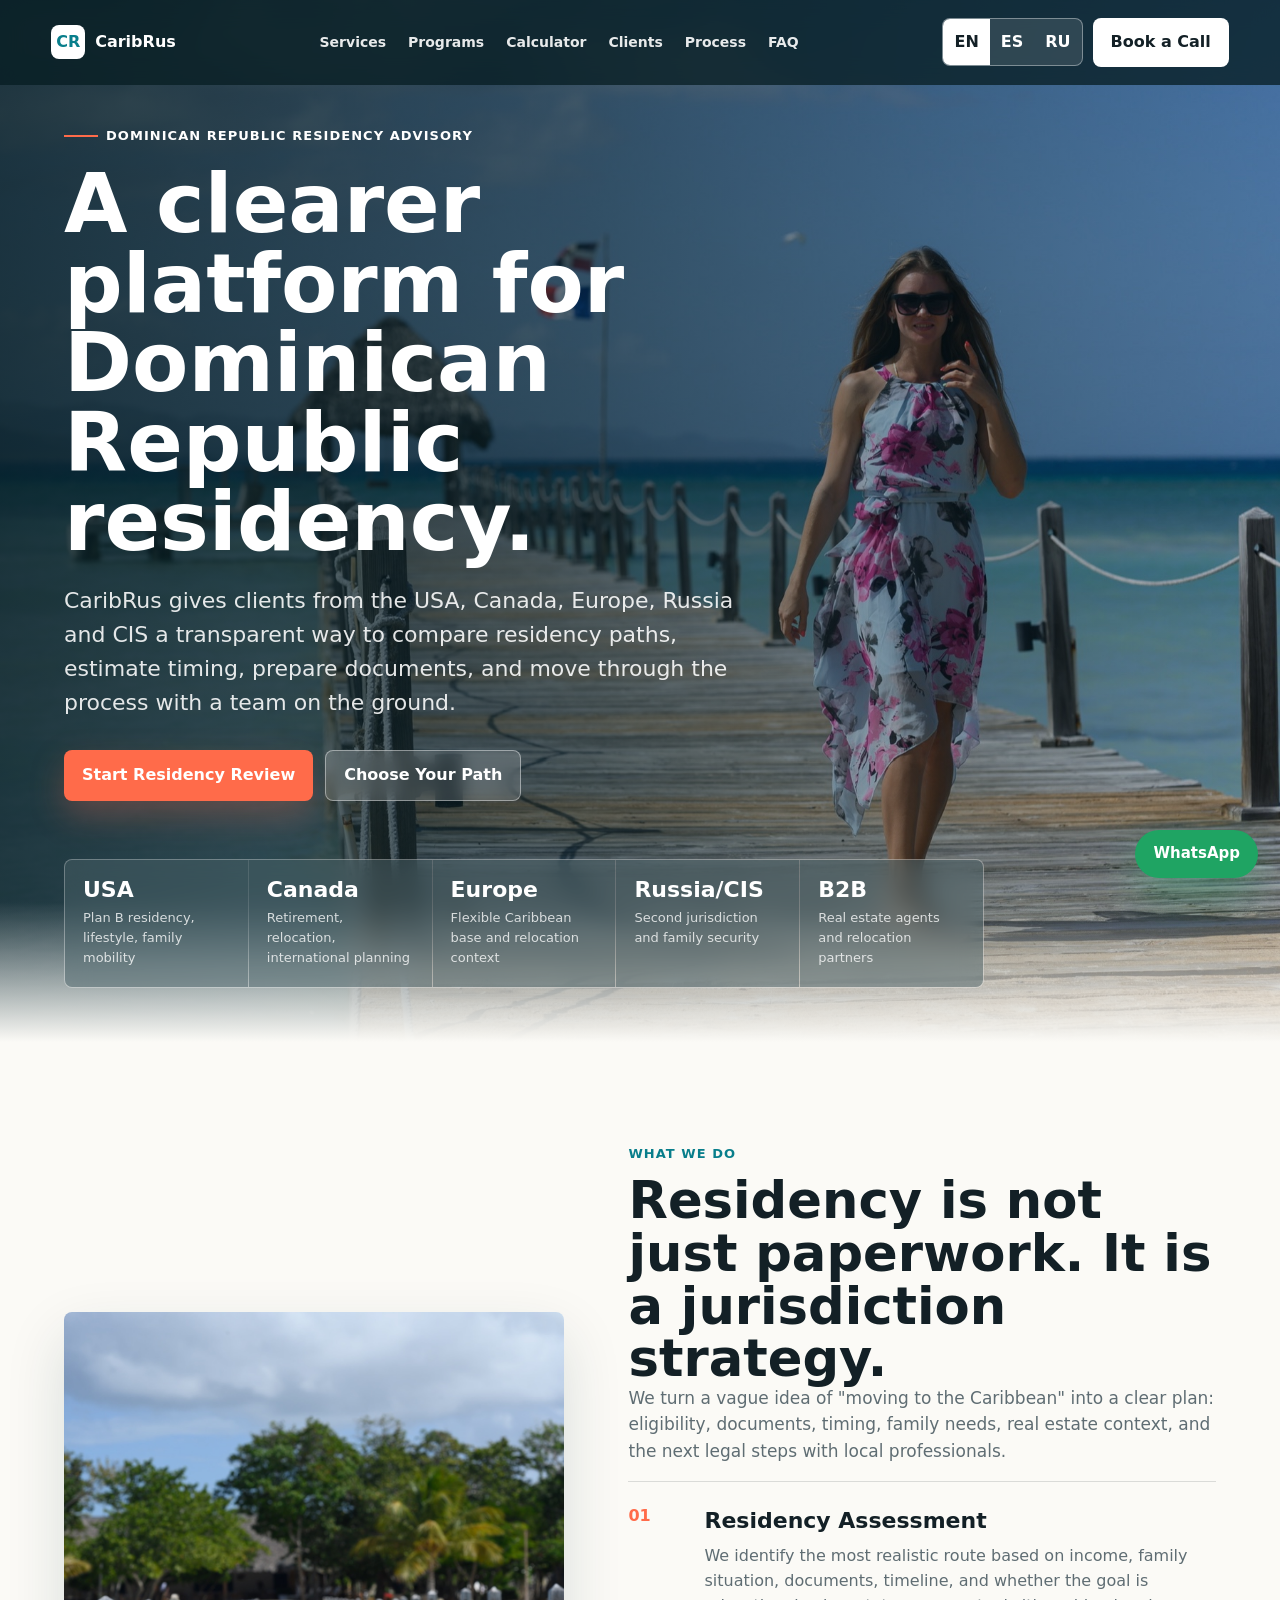
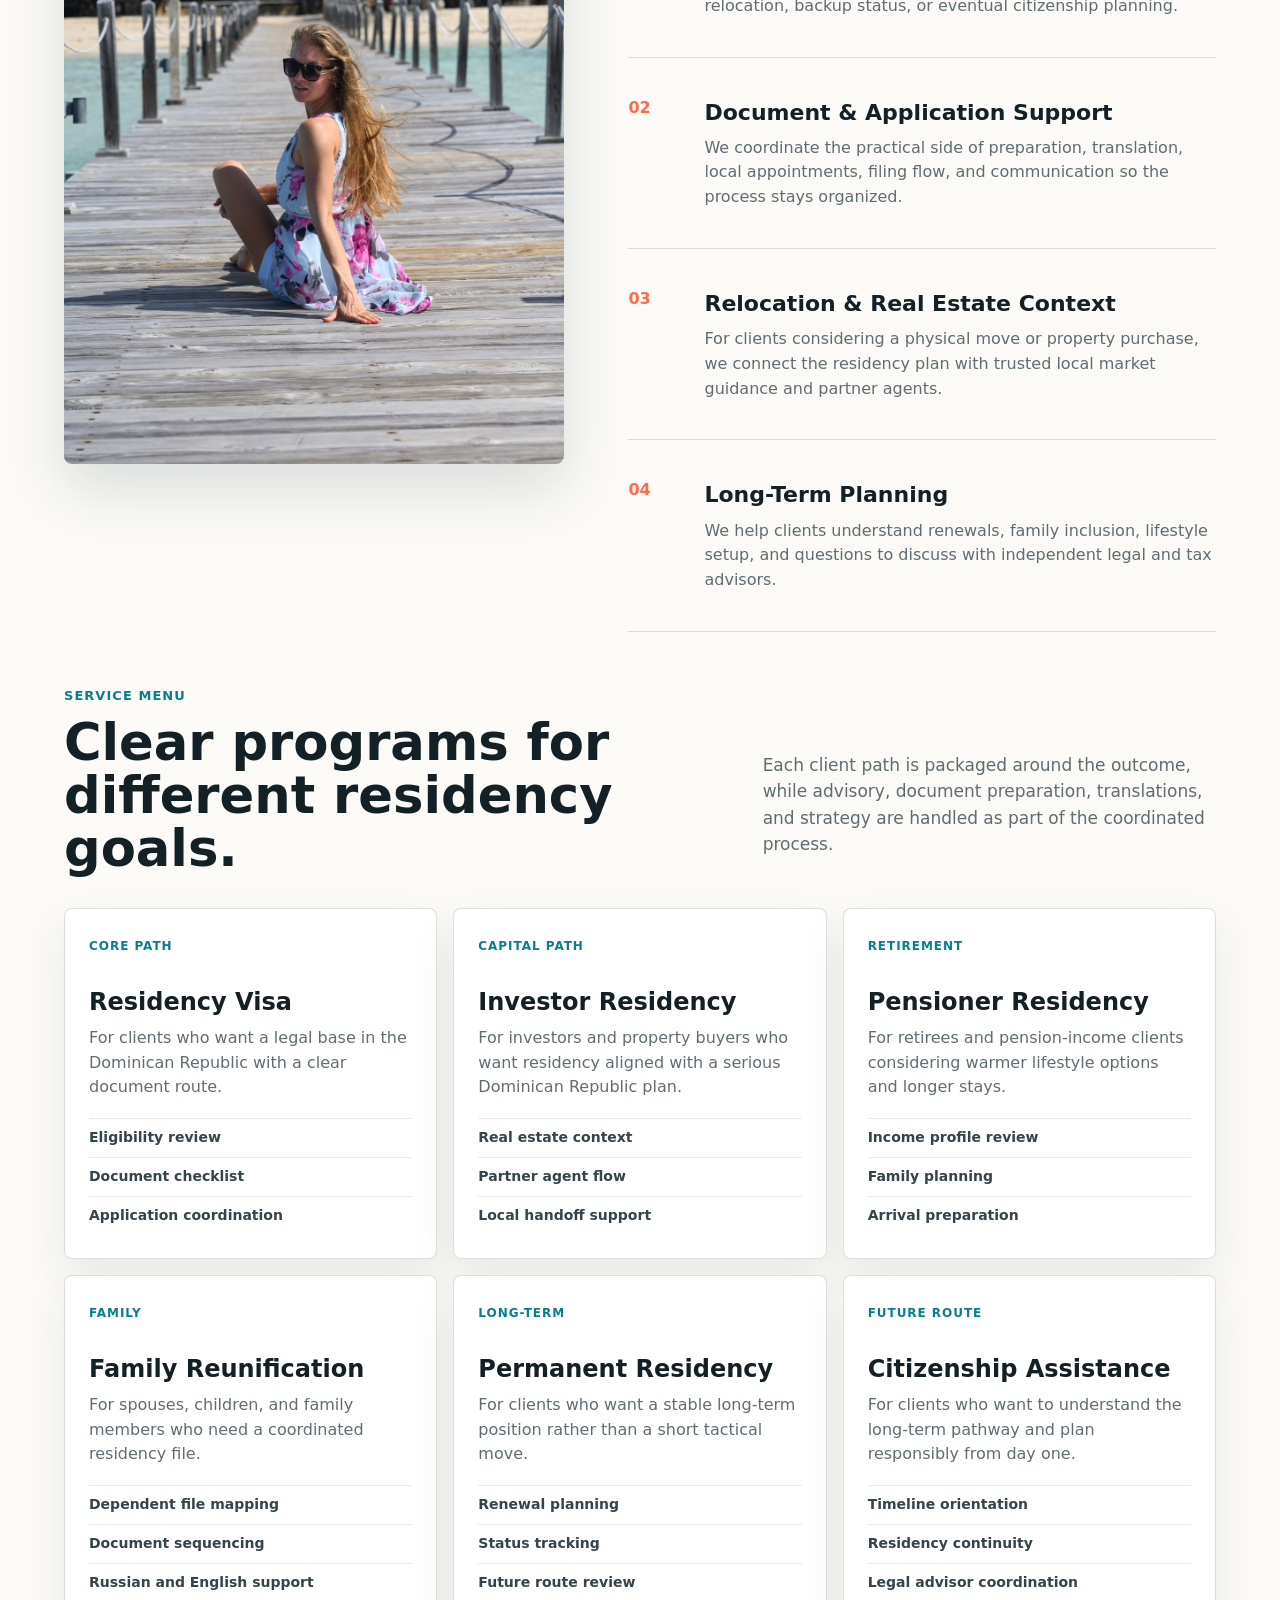
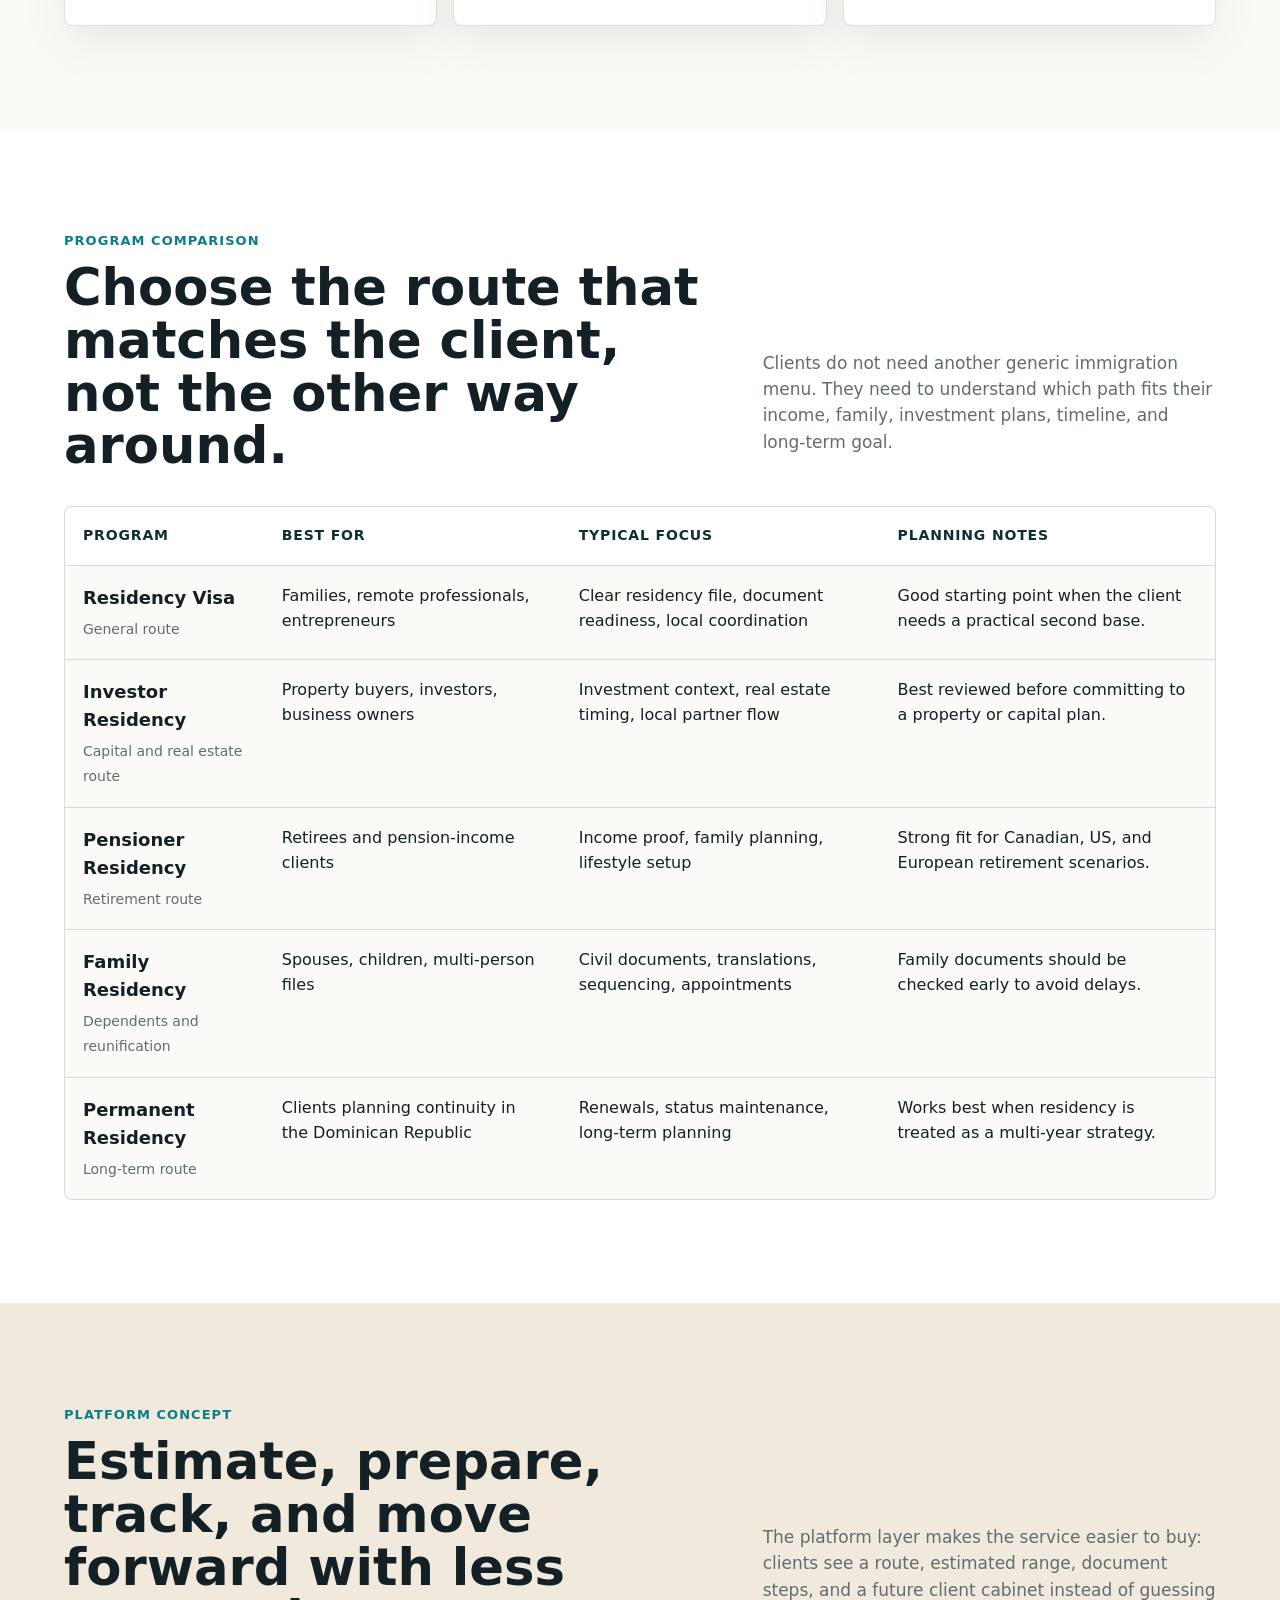
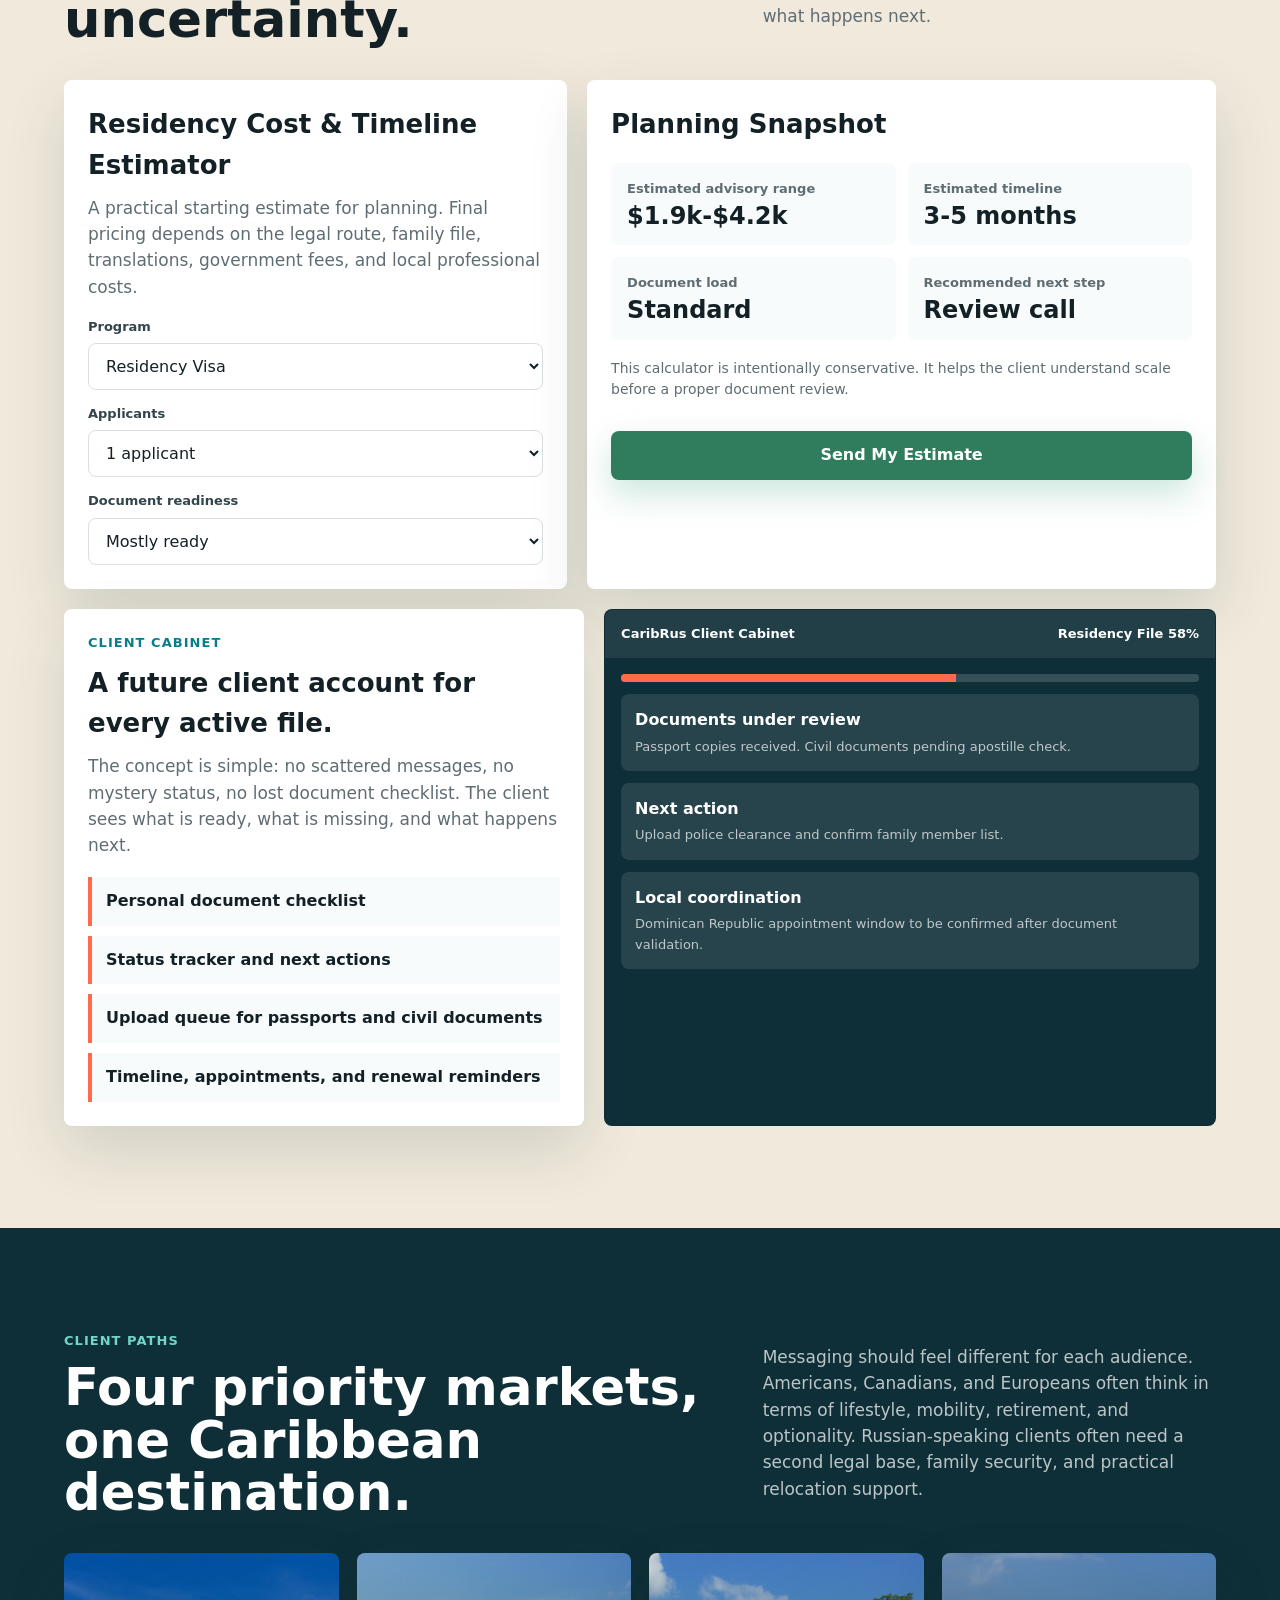
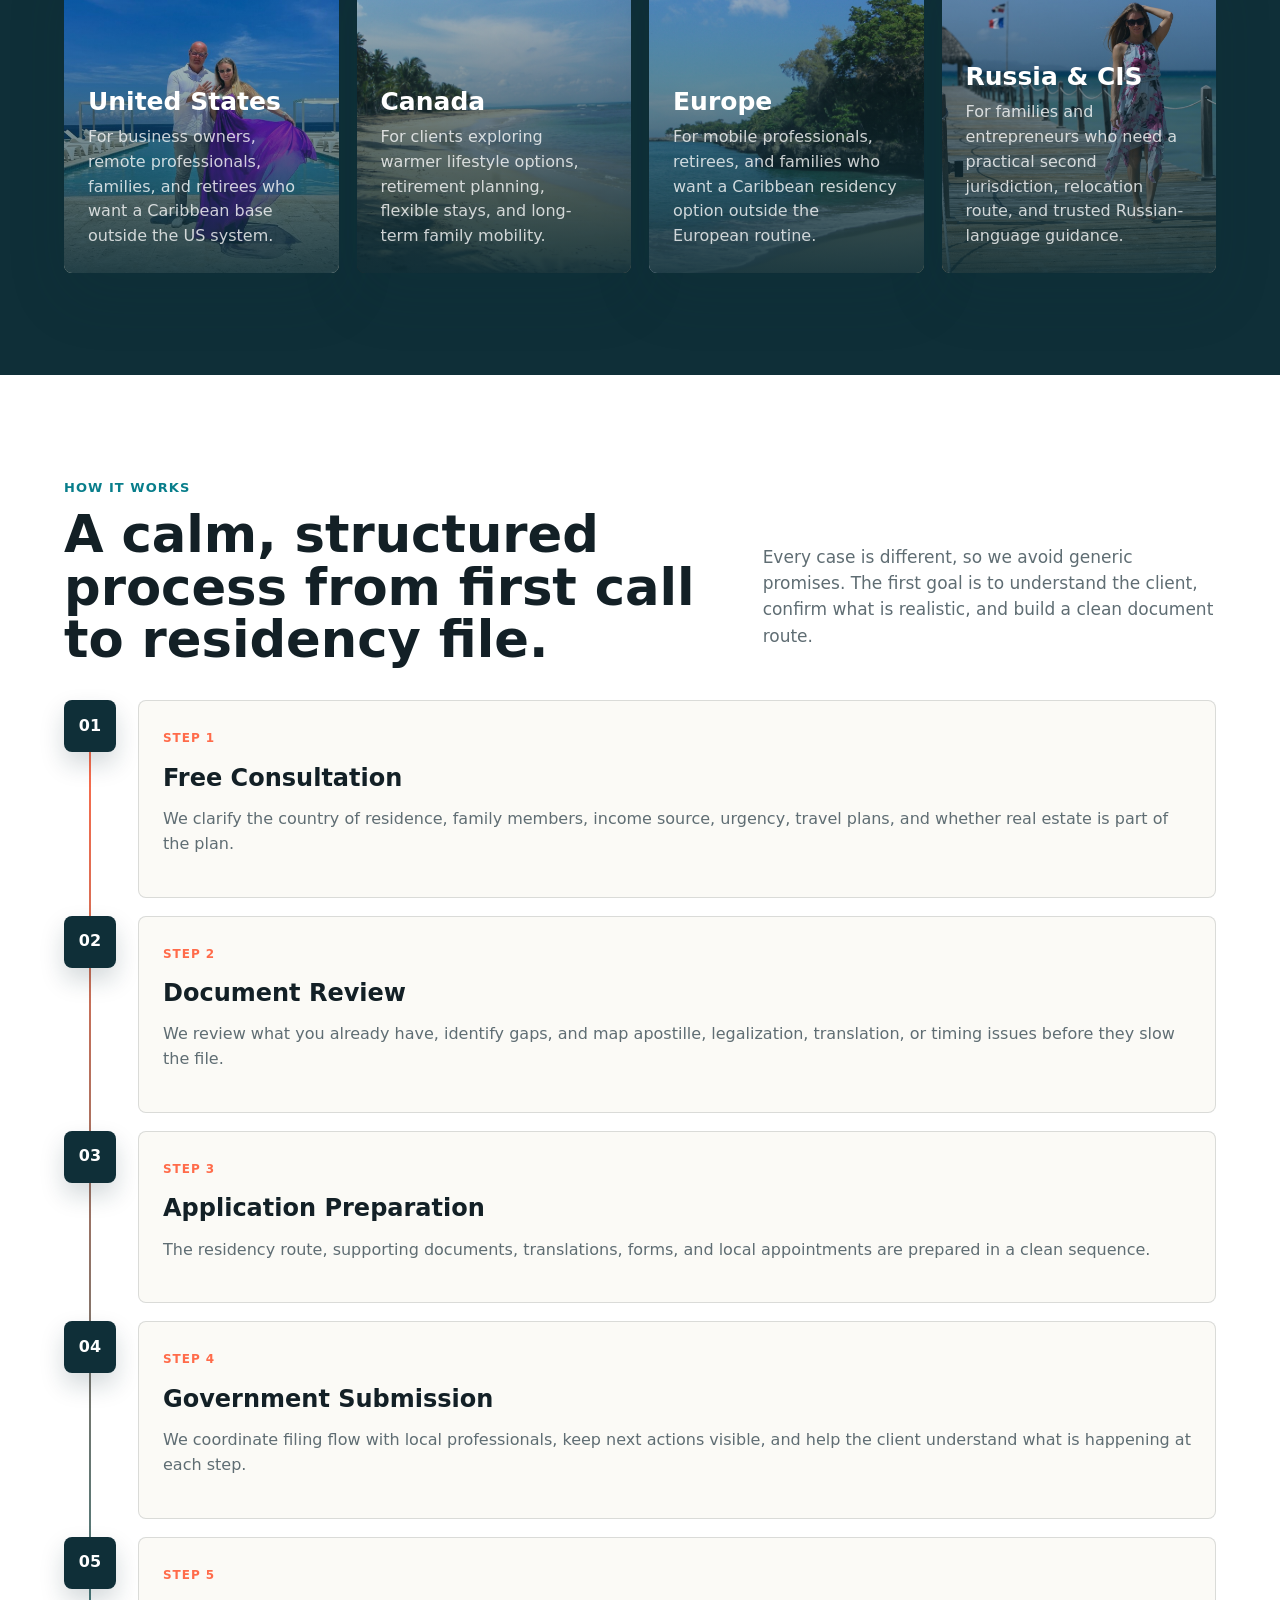
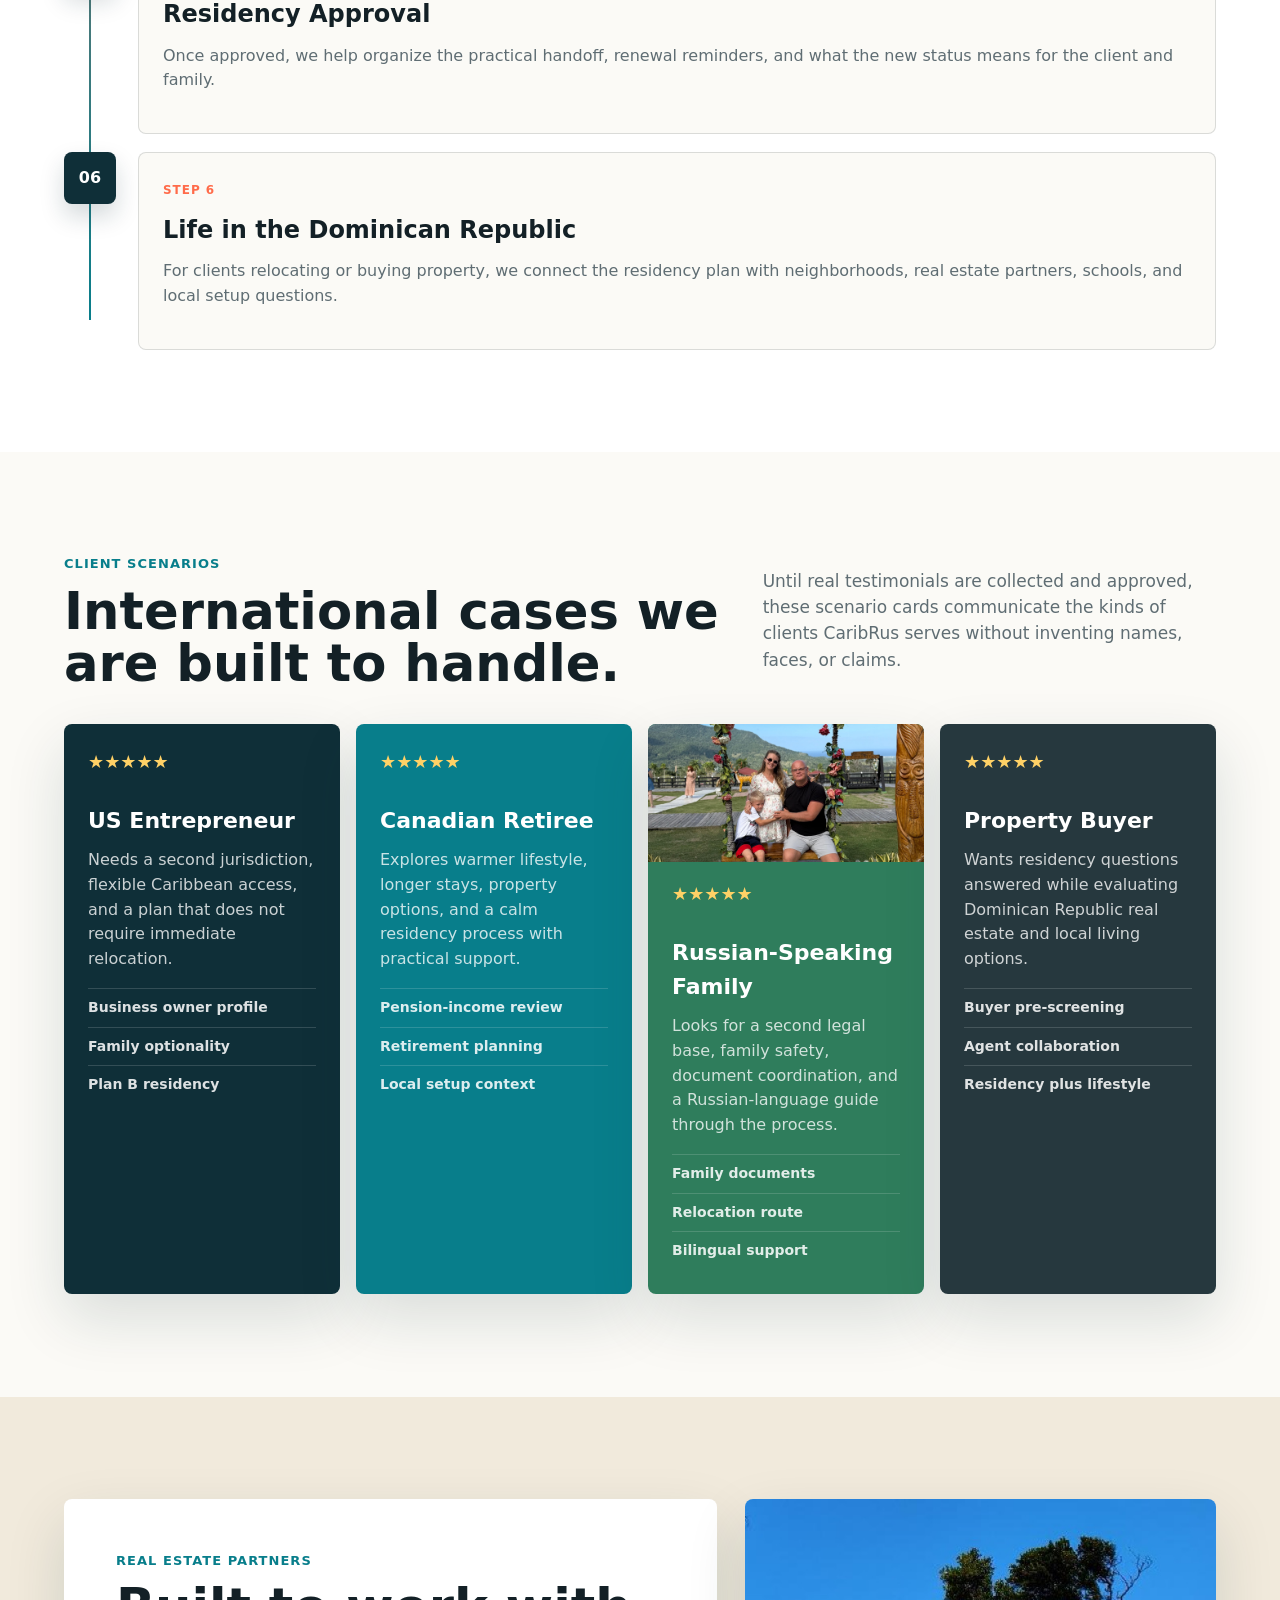
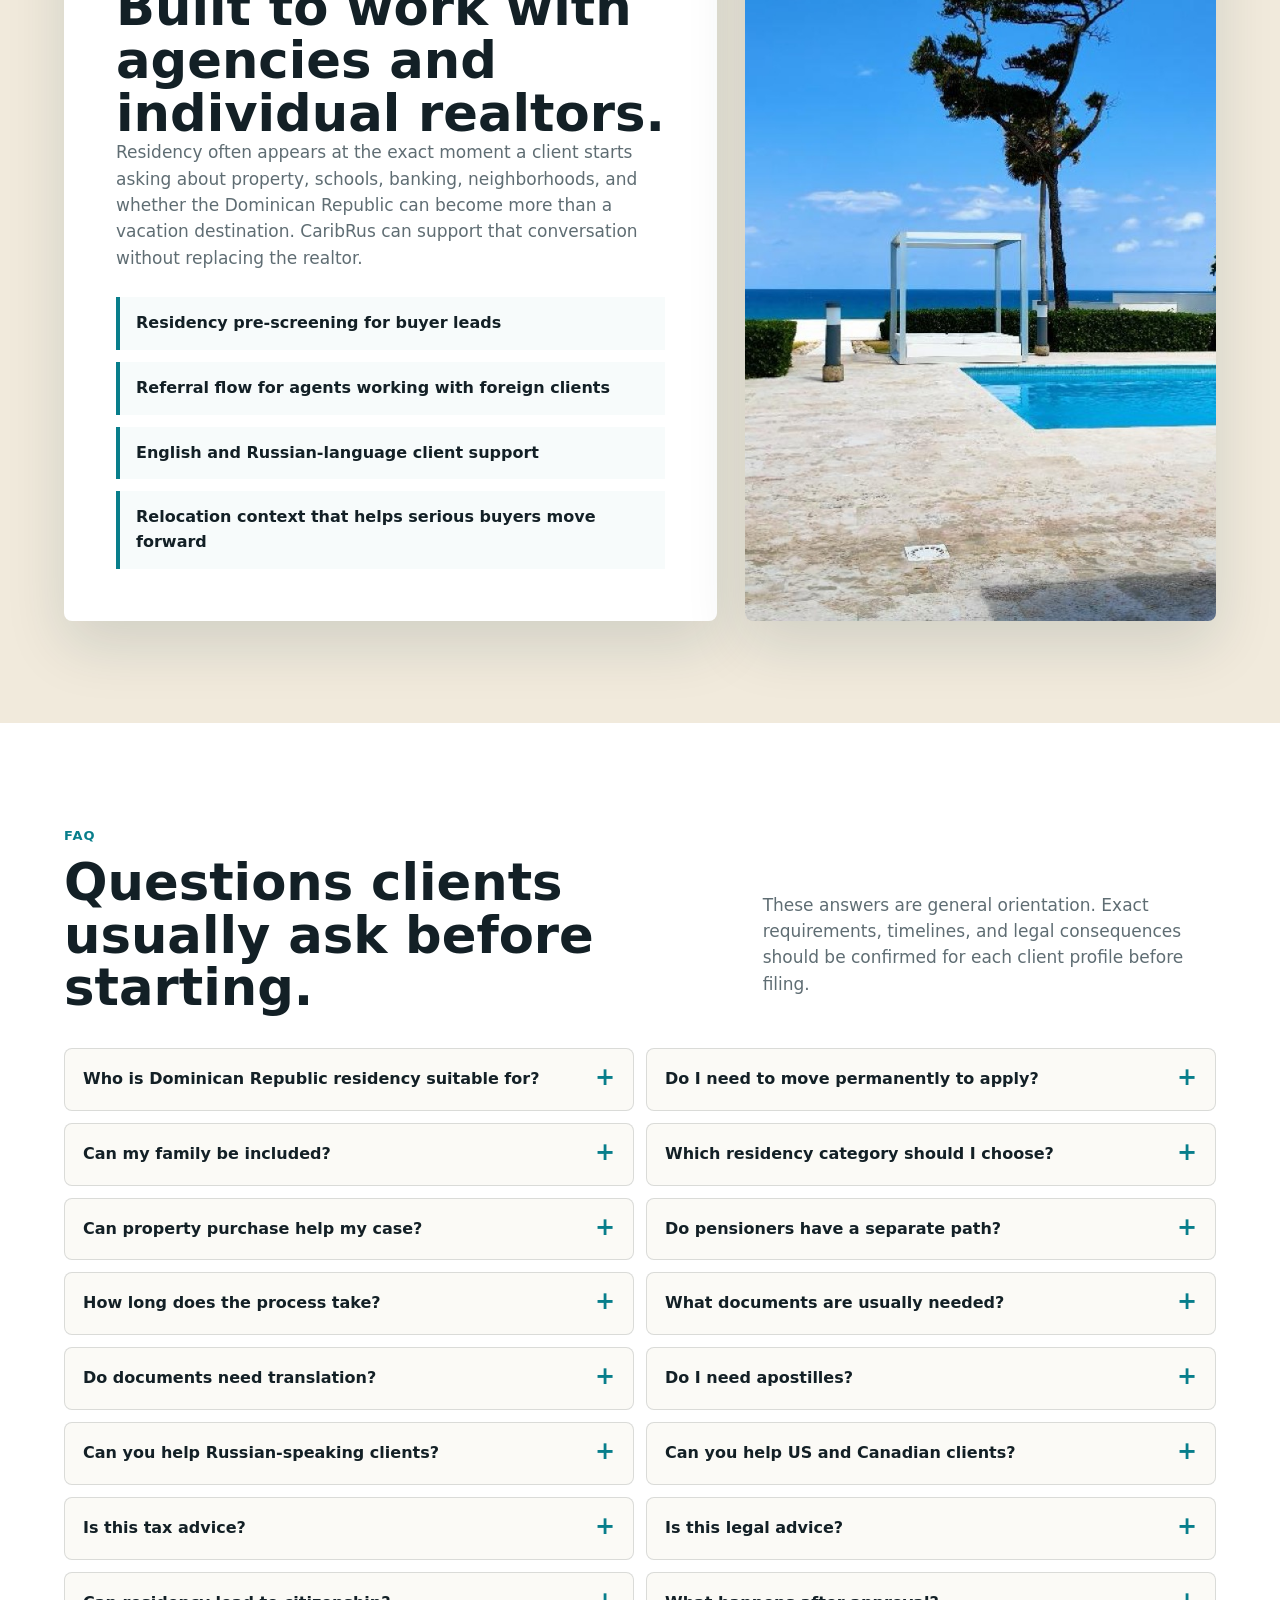
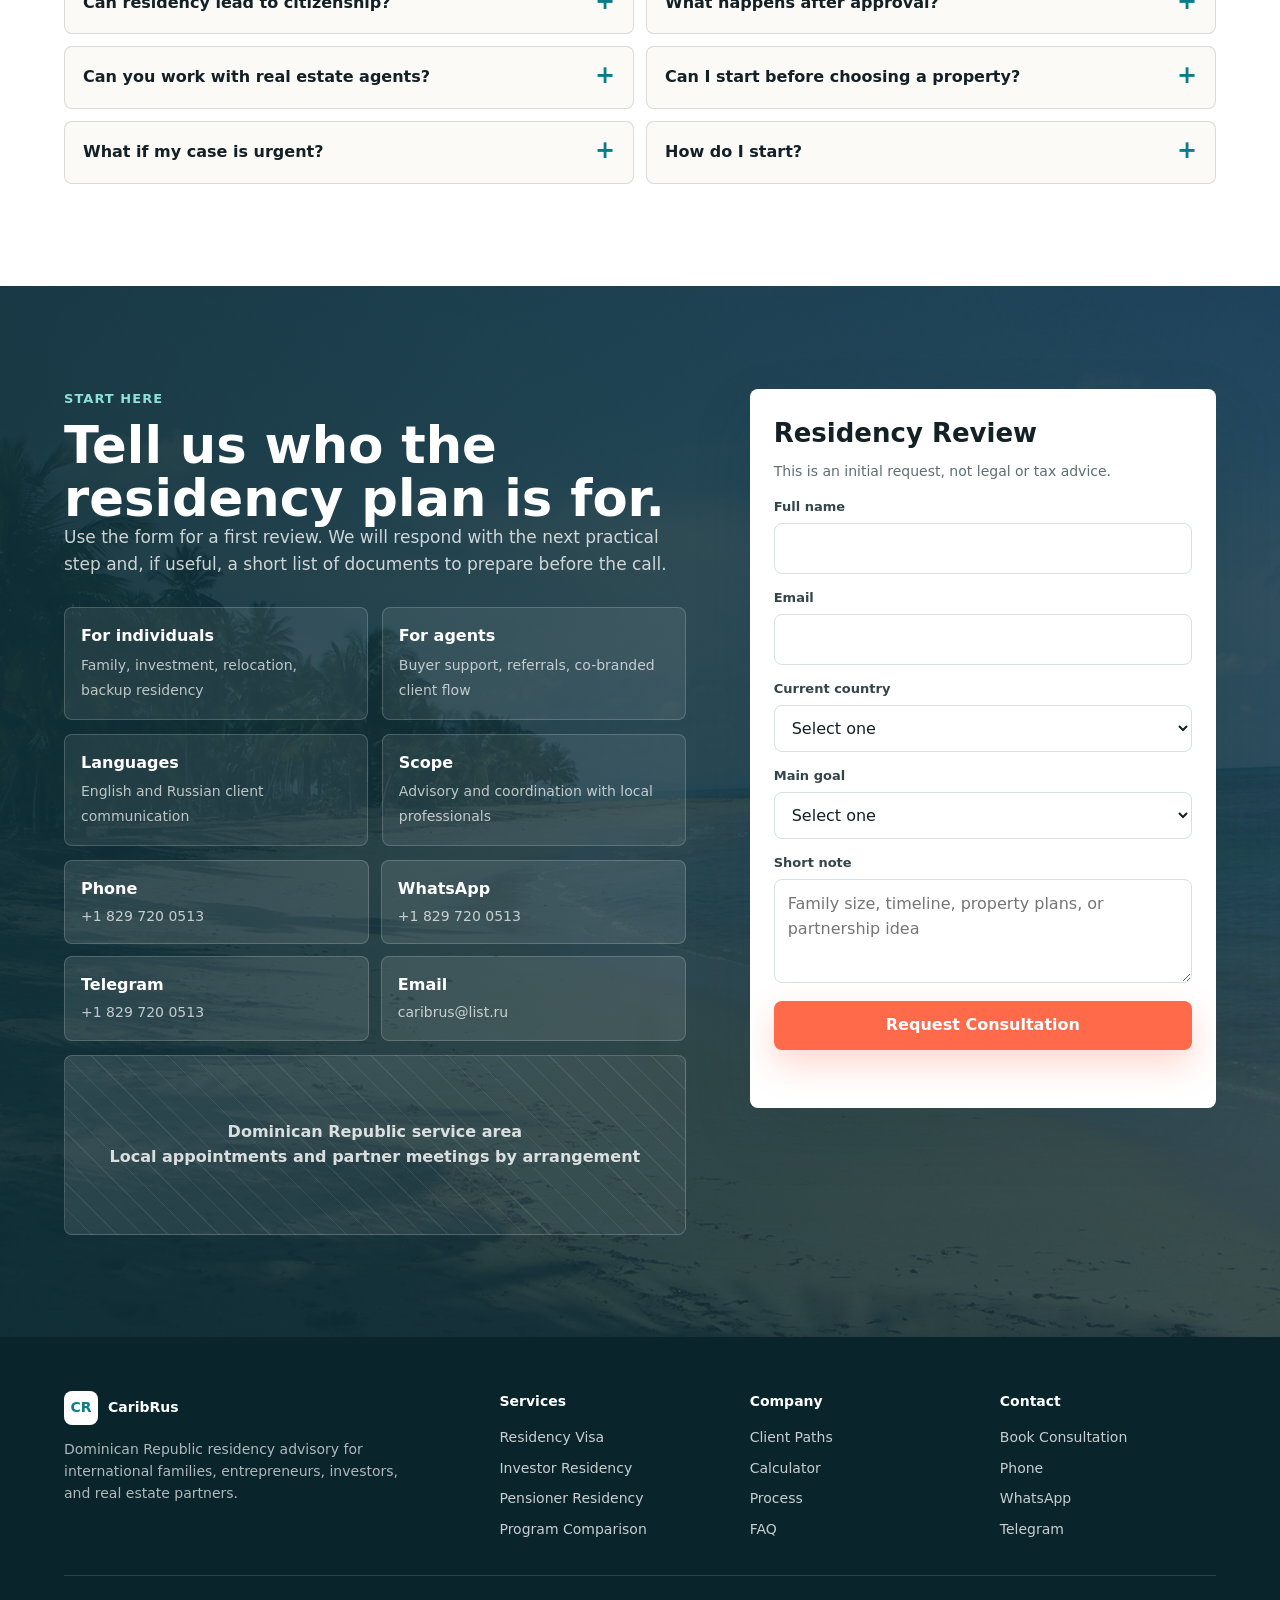
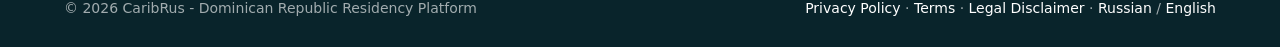
==== index.html @ e4e98596 "Add files via upload" ====
<!DOCTYPE html>
<html lang="en">
<head>
<meta charset="UTF-8">
<meta name="viewport" content="width=device-width, initial-scale=1">
<title>CaribRus - Dominican Republic Residency Platform</title>
<meta name="description" content="Dominican Republic residency platform for clients from the USA, Canada, Europe, Russia and CIS: program comparison, document strategy, timelines, cost estimates, and guided support.">
<meta name="keywords" content="Dominican Republic residency, Dominican residency visa, investor residency Dominican Republic, pensioner residency Dominican Republic, residency platform, Caribbean residency, Dominican Republic immigration support">
<meta name="theme-color" content="#087e8b">
<link rel="canonical" href="https://caribrus.com/">
<link rel="icon" href="favicon.svg" type="image/svg+xml">
<meta property="og:type" content="website">
<meta property="og:site_name" content="CaribRus">
<meta property="og:title" content="CaribRus - Dominican Republic Residency Platform">
<meta property="og:description" content="Guided Dominican Republic residency planning for clients from the USA, Canada, Europe, Russia and CIS.">
<meta property="og:url" content="https://caribrus.com/">
<meta property="og:image" content="https://caribrus.com/dominican-pier-hero.jpg">
<meta property="og:locale" content="en_US">
<meta name="twitter:card" content="summary_large_image">
<meta name="twitter:title" content="CaribRus - Dominican Republic Residency Platform">
<meta name="twitter:description" content="Compare residency routes, estimate timelines, prepare documents, and plan your Dominican Republic residency with guided support.">
<meta name="twitter:image" content="https://caribrus.com/dominican-pier-hero.jpg">
<script type="application/ld+json">
{
  "@context": "https://schema.org",
  "@graph": [
    {
      "@type": "Organization",
      "@id": "https://caribrus.com/#organization",
      "name": "CaribRus",
      "url": "https://caribrus.com/",
      "email": "caribrus@list.ru",
      "telephone": "+18297200513",
      "logo": "https://caribrus.com/favicon.svg",
      "sameAs": [
        "https://wa.me/18297200513",
        "https://t.me/+18297200513"
      ]
    },
    {
      "@type": "WebSite",
      "@id": "https://caribrus.com/#website",
      "name": "CaribRus",
      "url": "https://caribrus.com/",
      "publisher": { "@id": "https://caribrus.com/#organization" },
      "inLanguage": ["en", "es", "ru"]
    },
    {
      "@type": "ProfessionalService",
      "@id": "https://caribrus.com/#service",
      "name": "CaribRus Dominican Republic Residency Platform",
      "url": "https://caribrus.com/",
      "image": "https://caribrus.com/dominican-pier-hero.jpg",
      "description": "Dominican Republic residency planning, document preparation, program comparison, timeline estimation, and local coordination for international clients.",
      "areaServed": ["United States", "Canada", "Europe", "Russia", "Dominican Republic"],
      "serviceType": ["Residency visa planning", "Investor residency coordination", "Pensioner residency support", "Family residency planning", "Document preparation", "Real estate partner support"],
      "provider": { "@id": "https://caribrus.com/#organization" }
    }
  ]
}
</script>
<style>
:root {
  --ink: #132026;
  --muted: #5f6d73;
  --paper: #fbfaf6;
  --sand: #f1eadc;
  --sea: #087e8b;
  --reef: #ff6b4a;
  --leaf: #2f7d5c;
  --night: #0f2f38;
  --line: rgba(19, 32, 38, 0.14);
  --shadow: 0 24px 60px rgba(15, 47, 56, 0.14);
}

* { box-sizing: border-box; }
html { scroll-behavior: smooth; }
body {
  margin: 0;
  font-family: Inter, ui-sans-serif, system-ui, -apple-system, BlinkMacSystemFont, "Segoe UI", Arial, sans-serif;
  color: var(--ink);
  background: var(--paper);
  line-height: 1.55;
}

a { color: inherit; text-decoration: none; }
img { display: block; width: 100%; height: 100%; object-fit: cover; }

.site-header {
  position: fixed;
  top: 0;
  left: 0;
  right: 0;
  z-index: 20;
  display: flex;
  align-items: center;
  justify-content: space-between;
  gap: 24px;
  padding: 18px clamp(18px, 4vw, 56px);
  color: #fff;
  background: rgba(7, 29, 35, 0.76);
  backdrop-filter: blur(12px);
}

.brand {
  display: flex;
  align-items: center;
  gap: 10px;
  font-weight: 800;
  letter-spacing: 0;
}

.brand-mark {
  display: grid;
  place-items: center;
  width: 34px;
  height: 34px;
  border-radius: 8px;
  background: #fff;
  color: var(--sea);
  font-weight: 900;
}

.nav {
  display: flex;
  align-items: center;
  gap: 22px;
  font-size: 14px;
  font-weight: 650;
}

.nav a { opacity: 0.9; }
.nav a:hover { opacity: 1; }

.header-actions {
  display: flex;
  align-items: center;
  gap: 10px;
}

.language-switcher {
  display: inline-flex;
  align-items: center;
  min-height: 46px;
  overflow: hidden;
  border: 1px solid rgba(255, 255, 255, 0.38);
  border-radius: 8px;
  background: rgba(255, 255, 255, 0.12);
}

.language-toggle {
  min-height: 46px;
  padding: 0 11px;
  border: 0;
  color: #fff;
  background: transparent;
  font: inherit;
  font-weight: 850;
  cursor: pointer;
}

.language-toggle.is-active {
  color: var(--ink);
  background: #fff;
}

.nav-cta,
.button {
  display: inline-flex;
  align-items: center;
  justify-content: center;
  min-height: 46px;
  padding: 12px 18px;
  border: 0;
  border-radius: 8px;
  font: inherit;
  font-weight: 780;
  cursor: pointer;
  transition: transform 160ms ease, box-shadow 160ms ease, background 160ms ease;
}

.nav-cta {
  color: var(--ink);
  background: #fff;
}

.button.primary {
  color: #fff;
  background: var(--reef);
  box-shadow: 0 14px 34px rgba(255, 107, 74, 0.28);
}

.button.secondary {
  color: #fff;
  background: rgba(255, 255, 255, 0.16);
  border: 1px solid rgba(255, 255, 255, 0.42);
  backdrop-filter: blur(8px);
}

.estimate-whatsapp {
  width: 100%;
  margin-top: 16px;
  color: #fff;
  background: var(--leaf);
  box-shadow: 0 14px 34px rgba(38, 150, 112, 0.24);
}

.button:hover,
.nav-cta:hover {
  transform: translateY(-1px);
}

.hero {
  position: relative;
  min-height: 92vh;
  display: grid;
  align-items: end;
  padding: 120px clamp(18px, 5vw, 72px) 54px;
  color: #fff;
  overflow: hidden;
  background:
    linear-gradient(90deg, rgba(7, 29, 35, 0.82) 0%, rgba(7, 29, 35, 0.58) 46%, rgba(7, 29, 35, 0.18) 100%),
    url("dominican-pier-hero.jpg") center/cover;
}

.hero::after {
  content: "";
  position: absolute;
  left: 0;
  right: 0;
  bottom: 0;
  height: 140px;
  background: linear-gradient(180deg, rgba(251, 250, 246, 0), var(--paper));
  pointer-events: none;
}

.hero-content {
  position: relative;
  z-index: 1;
  max-width: 880px;
}

.eyebrow {
  display: inline-flex;
  align-items: center;
  gap: 8px;
  margin-bottom: 18px;
  color: #fff;
  font-size: 13px;
  font-weight: 780;
  text-transform: uppercase;
  letter-spacing: 0.08em;
}

.eyebrow::before {
  content: "";
  width: 34px;
  height: 2px;
  background: var(--reef);
}

h1,
h2,
h3,
p { margin-top: 0; }

h1 {
  max-width: 780px;
  margin-bottom: 22px;
  font-size: clamp(42px, 7vw, 82px);
  line-height: 0.97;
  letter-spacing: 0;
}

html[lang="ru"] h1,
html[lang="es"] h1 {
  max-width: 860px;
  font-size: clamp(38px, 5.7vw, 70px);
  line-height: 1.02;
}

html[lang="ru"] .nav,
html[lang="es"] .nav {
  gap: 18px;
}

.hero p {
  max-width: 680px;
  margin-bottom: 30px;
  color: rgba(255, 255, 255, 0.88);
  font-size: clamp(18px, 2vw, 22px);
}

.hero-actions {
  display: flex;
  flex-wrap: wrap;
  gap: 12px;
}

.hero-proof {
  position: relative;
  z-index: 1;
  display: grid;
  grid-template-columns: repeat(5, minmax(120px, 1fr));
  gap: 1px;
  width: min(920px, 100%);
  margin-top: 58px;
  overflow: hidden;
  border: 1px solid rgba(255, 255, 255, 0.2);
  border-radius: 8px;
  background: rgba(255, 255, 255, 0.18);
  backdrop-filter: blur(12px);
}

.proof-item {
  min-height: 94px;
  padding: 18px;
  background: rgba(15, 47, 56, 0.34);
}

.proof-item strong {
  display: block;
  font-size: 22px;
  line-height: 1.1;
}

.proof-item span {
  display: block;
  margin-top: 6px;
  color: rgba(255, 255, 255, 0.78);
  font-size: 13px;
}

.section {
  scroll-margin-top: 92px;
  padding: clamp(64px, 8vw, 112px) clamp(18px, 5vw, 72px);
}

.section-inner {
  width: min(1180px, 100%);
  margin: 0 auto;
}

.section-kicker {
  margin-bottom: 10px;
  color: var(--sea);
  font-size: 13px;
  font-weight: 820;
  text-transform: uppercase;
  letter-spacing: 0.08em;
}

.section-head {
  display: grid;
  grid-template-columns: minmax(0, 0.95fr) minmax(280px, 0.65fr);
  gap: 36px;
  align-items: end;
  margin-bottom: 34px;
}

h2 {
  margin-bottom: 0;
  font-size: clamp(32px, 4vw, 52px);
  line-height: 1.03;
  letter-spacing: 0;
}

.section-head p,
.lead {
  color: var(--muted);
  font-size: 17px;
}

.split {
  display: grid;
  grid-template-columns: minmax(0, 0.92fr) minmax(0, 1.08fr);
  gap: clamp(28px, 5vw, 68px);
  align-items: center;
}

.photo-panel {
  min-height: 580px;
  overflow: hidden;
  border-radius: 8px;
  box-shadow: var(--shadow);
}

.stack {
  display: grid;
  gap: 16px;
}

.service-row {
  display: grid;
  grid-template-columns: 58px minmax(0, 1fr);
  gap: 18px;
  padding: 22px 0;
  border-bottom: 1px solid var(--line);
}

.service-row:first-child { border-top: 1px solid var(--line); }
.service-num {
  color: var(--reef);
  font-weight: 850;
}

.service-row h3 {
  margin-bottom: 6px;
  font-size: 22px;
}

.service-row p { color: var(--muted); }

.service-cards {
  margin-top: 54px;
}

.service-grid {
  display: grid;
  grid-template-columns: repeat(3, minmax(0, 1fr));
  gap: 16px;
}

.service-card {
  min-height: 250px;
  padding: 24px;
  border: 1px solid var(--line);
  border-radius: 8px;
  background: #fff;
  box-shadow: 0 18px 45px rgba(15, 47, 56, 0.08);
}

.service-card .tag {
  display: inline-flex;
  margin-bottom: 34px;
  color: var(--sea);
  font-size: 12px;
  font-weight: 850;
  text-transform: uppercase;
  letter-spacing: 0.08em;
}

.service-card h3 {
  margin-bottom: 10px;
  font-size: 24px;
  line-height: 1.08;
}

.service-card p {
  margin-bottom: 18px;
  color: var(--muted);
}

.service-card ul,
.scenario-card ul,
.footer-links {
  margin: 0;
  padding: 0;
  list-style: none;
}

.service-card li {
  padding: 8px 0;
  border-top: 1px solid rgba(19, 32, 38, 0.09);
  color: #33444b;
  font-size: 14px;
  font-weight: 650;
}

.programs {
  background: #fff;
}

.comparison-wrap {
  overflow-x: auto;
  border: 1px solid var(--line);
  border-radius: 8px;
  background: var(--paper);
}

.comparison-table {
  width: 100%;
  min-width: 820px;
  border-collapse: collapse;
}

.comparison-table th,
.comparison-table td {
  padding: 18px;
  border-bottom: 1px solid var(--line);
  text-align: left;
  vertical-align: top;
}

.comparison-table th {
  color: var(--night);
  background: #fff;
  font-size: 14px;
  text-transform: uppercase;
  letter-spacing: 0.06em;
}

.comparison-table tr:last-child td {
  border-bottom: 0;
}

.comparison-table strong {
  display: block;
  margin-bottom: 5px;
  font-size: 18px;
}

.comparison-table span {
  color: var(--muted);
  font-size: 14px;
}

.platform {
  background: var(--sand);
}

.calculator-grid {
  display: grid;
  grid-template-columns: minmax(0, 0.8fr) minmax(0, 1fr);
  gap: 20px;
  align-items: stretch;
}

.calculator-panel,
.result-panel,
.portal-panel {
  padding: 24px;
  border-radius: 8px;
  background: #fff;
  box-shadow: var(--shadow);
}

.calculator-panel h3,
.result-panel h3,
.portal-panel h3 {
  margin-bottom: 10px;
  font-size: 26px;
}

.result-grid {
  display: grid;
  grid-template-columns: repeat(2, minmax(0, 1fr));
  gap: 12px;
  margin: 18px 0;
}

.result-box {
  padding: 16px;
  border-radius: 8px;
  background: #f7fbfb;
}

.result-box span {
  display: block;
  color: var(--muted);
  font-size: 13px;
  font-weight: 700;
}

.result-box strong {
  display: block;
  margin-top: 4px;
  font-size: 24px;
  line-height: 1.1;
}

.result-note {
  color: var(--muted);
  font-size: 14px;
}

.floating-whatsapp {
  position: fixed;
  right: 22px;
  bottom: 22px;
  z-index: 40;
  display: inline-flex;
  align-items: center;
  justify-content: center;
  min-height: 48px;
  padding: 12px 18px;
  border-radius: 999px;
  color: #fff;
  background: #1fa463;
  font-size: 15px;
  font-weight: 820;
  box-shadow: 0 18px 40px rgba(31, 164, 99, 0.34);
  transition: transform 160ms ease, box-shadow 160ms ease;
}

.floating-whatsapp:hover {
  transform: translateY(-2px);
  box-shadow: 0 22px 48px rgba(31, 164, 99, 0.42);
}

.portal-grid {
  display: grid;
  grid-template-columns: minmax(0, 0.85fr) minmax(0, 1fr);
  gap: 20px;
  margin-top: 20px;
}

.portal-list {
  display: grid;
  gap: 10px;
  margin: 18px 0 0;
  padding: 0;
  list-style: none;
}

.portal-list li {
  padding: 12px 14px;
  border-left: 4px solid var(--reef);
  background: #f7fbfb;
  font-weight: 700;
}

.portal-screen {
  overflow: hidden;
  border: 1px solid var(--line);
  border-radius: 8px;
  background: #0f2f38;
  color: #fff;
}

.portal-topbar {
  display: flex;
  justify-content: space-between;
  gap: 14px;
  padding: 14px 16px;
  background: rgba(255, 255, 255, 0.08);
  font-size: 13px;
  font-weight: 800;
}

.portal-body {
  display: grid;
  gap: 12px;
  padding: 16px;
}

.portal-task {
  padding: 14px;
  border-radius: 8px;
  background: rgba(255, 255, 255, 0.1);
}

.portal-task strong,
.portal-task span {
  display: block;
}

.portal-task span {
  margin-top: 4px;
  color: rgba(255, 255, 255, 0.7);
  font-size: 13px;
}

.progress-line {
  height: 8px;
  overflow: hidden;
  border-radius: 99px;
  background: rgba(255, 255, 255, 0.16);
}

.progress-line span {
  display: block;
  width: 58%;
  height: 100%;
  background: var(--reef);
}

.audiences {
  background: var(--night);
  color: #fff;
}

.audiences .section-kicker { color: #71d6c9; }
.audiences .section-head p { color: rgba(255, 255, 255, 0.72); }

.audiences .card-grid {
  grid-template-columns: repeat(4, minmax(0, 1fr));
}

.card-grid {
  display: grid;
  grid-template-columns: repeat(3, minmax(0, 1fr));
  gap: 18px;
}

.card {
  min-height: 320px;
  display: flex;
  flex-direction: column;
  justify-content: flex-end;
  overflow: hidden;
  border-radius: 8px;
  background: #fff;
  box-shadow: var(--shadow);
}

.audience-card {
  position: relative;
  color: #fff;
  background: #0f2f38;
}

.audience-card::before {
  content: "";
  position: absolute;
  inset: 0;
  background: linear-gradient(180deg, rgba(15, 47, 56, 0.08), rgba(15, 47, 56, 0.9));
  z-index: 1;
}

.audience-card img {
  position: absolute;
  inset: 0;
}

.card-body {
  position: relative;
  z-index: 2;
  padding: 24px;
}

.card-body h3 {
  margin-bottom: 10px;
  font-size: 25px;
  line-height: 1.1;
}

.card-body p {
  margin-bottom: 0;
  color: rgba(255, 255, 255, 0.78);
}

.process {
  background: #fff;
}

.timeline {
  position: relative;
  display: grid;
  gap: 18px;
  counter-reset: step;
}

.timeline::before {
  content: "";
  position: absolute;
  top: 30px;
  bottom: 30px;
  left: 25px;
  width: 2px;
  background: linear-gradient(180deg, var(--reef), var(--sea));
}

.timeline-step {
  position: relative;
  display: grid;
  grid-template-columns: 52px minmax(0, 1fr);
  gap: 22px;
  align-items: start;
}

.timeline-marker {
  position: relative;
  z-index: 1;
  display: grid;
  place-items: center;
  width: 52px;
  height: 52px;
  border-radius: 8px;
  color: #fff;
  background: var(--night);
  box-shadow: 0 12px 24px rgba(15, 47, 56, 0.18);
  font-weight: 850;
}

.timeline-card {
  min-height: 144px;
  padding: 24px;
  border: 1px solid var(--line);
  border-radius: 8px;
  background: var(--paper);
}

.timeline-card::before {
  counter-increment: step;
  content: "Step " counter(step);
  display: inline-flex;
  margin-bottom: 12px;
  color: var(--reef);
  font-size: 12px;
  font-weight: 850;
  text-transform: uppercase;
  letter-spacing: 0.08em;
}

.timeline-card h3 {
  margin-bottom: 10px;
  font-size: 24px;
}

.timeline-card p {
  color: var(--muted);
}

.scenarios {
  background: var(--paper);
}

.scenario-grid {
  display: grid;
  grid-template-columns: repeat(4, minmax(0, 1fr));
  gap: 16px;
}

.scenario-card {
  min-height: 300px;
  padding: 24px;
  border-radius: 8px;
  color: #fff;
  background: var(--night);
  box-shadow: var(--shadow);
}

.scenario-card:nth-child(2) { background: var(--sea); }
.scenario-card:nth-child(3) { background: var(--leaf); }
.scenario-card:nth-child(4) { background: #26383e; }

.scenario-card img {
  display: block;
  width: calc(100% + 48px);
  height: 138px;
  margin: -24px -24px 18px;
  border-radius: 8px 8px 0 0;
  object-fit: cover;
  object-position: center 58%;
}

.rating {
  display: flex;
  gap: 3px;
  margin-bottom: 28px;
  color: #ffd166;
  font-size: 18px;
  letter-spacing: 0;
}

.scenario-card h3 {
  margin-bottom: 10px;
  font-size: 22px;
}

.scenario-card p {
  color: rgba(255, 255, 255, 0.78);
}

.scenario-card li {
  padding: 8px 0;
  border-top: 1px solid rgba(255, 255, 255, 0.15);
  color: rgba(255, 255, 255, 0.86);
  font-size: 14px;
  font-weight: 650;
}

.faq {
  background: #fff;
}

.faq-grid {
  display: grid;
  grid-template-columns: repeat(2, minmax(0, 1fr));
  gap: 12px;
}

details {
  border: 1px solid var(--line);
  border-radius: 8px;
  background: var(--paper);
}

summary {
  position: relative;
  list-style: none;
  padding: 18px 46px 18px 18px;
  cursor: pointer;
  font-weight: 780;
}

summary::-webkit-details-marker {
  display: none;
}

summary::after {
  content: "+";
  position: absolute;
  right: 18px;
  top: 16px;
  color: var(--sea);
  font-size: 24px;
  line-height: 1;
}

details[open] summary::after {
  content: "-";
}

details p {
  margin: 0;
  padding: 0 18px 18px;
  color: var(--muted);
  font-size: 15px;
}

.partners {
  background: var(--sand);
}

.partner-panel {
  display: grid;
  grid-template-columns: minmax(0, 1fr) minmax(320px, 0.72fr);
  gap: 28px;
  align-items: stretch;
}

.partner-copy {
  padding: clamp(28px, 5vw, 52px);
  border-radius: 8px;
  background: #fff;
  box-shadow: var(--shadow);
}

.partner-copy p {
  color: var(--muted);
  font-size: 17px;
}

.partner-list {
  display: grid;
  gap: 12px;
  margin-top: 26px;
}

.partner-list div {
  padding: 14px 16px;
  border-left: 4px solid var(--sea);
  background: #f7fbfb;
  font-weight: 700;
}

.partner-photo {
  min-height: 420px;
  overflow: hidden;
  border-radius: 8px;
  box-shadow: var(--shadow);
}

.contact {
  color: #fff;
  background:
    linear-gradient(90deg, rgba(15, 47, 56, 0.92), rgba(15, 47, 56, 0.74)),
    url("dominican-beach-palms.jpg") center/cover;
}

.contact-grid {
  display: grid;
  grid-template-columns: minmax(0, 0.88fr) minmax(340px, 0.66fr);
  gap: clamp(26px, 5vw, 64px);
  align-items: start;
}

.contact .section-kicker { color: #8ee1d7; }
.contact .lead { color: rgba(255, 255, 255, 0.78); }

.contact-points {
  display: grid;
  grid-template-columns: repeat(2, minmax(0, 1fr));
  gap: 14px;
  margin-top: 30px;
}

.contact-point {
  padding: 16px;
  border: 1px solid rgba(255, 255, 255, 0.18);
  border-radius: 8px;
  background: rgba(255, 255, 255, 0.08);
}

.contact-point strong {
  display: block;
  margin-bottom: 4px;
}

.contact-point span {
  color: rgba(255, 255, 255, 0.7);
  font-size: 14px;
}

.contact-methods {
  display: grid;
  grid-template-columns: repeat(2, minmax(0, 1fr));
  gap: 12px;
  margin-top: 14px;
}

.contact-method {
  padding: 16px;
  border: 1px solid rgba(255, 255, 255, 0.18);
  border-radius: 8px;
  background: rgba(255, 255, 255, 0.1);
}

.contact-method strong,
.contact-method span {
  display: block;
}

.contact-method span {
  margin-top: 4px;
  color: rgba(255, 255, 255, 0.72);
  font-size: 14px;
}

.map-placeholder {
  min-height: 180px;
  display: grid;
  place-items: center;
  margin-top: 14px;
  padding: 18px;
  border: 1px solid rgba(255, 255, 255, 0.18);
  border-radius: 8px;
  background:
    linear-gradient(135deg, rgba(255, 255, 255, 0.12), rgba(255, 255, 255, 0.04)),
    repeating-linear-gradient(45deg, rgba(255, 255, 255, 0.08) 0 1px, transparent 1px 18px);
  color: rgba(255, 255, 255, 0.82);
  text-align: center;
  font-weight: 750;
}

.form-shell {
  padding: 24px;
  border-radius: 8px;
  background: #fff;
  color: var(--ink);
  box-shadow: var(--shadow);
}

.form-shell h3 {
  margin-bottom: 8px;
  font-size: 26px;
}

.form-shell p {
  color: var(--muted);
  font-size: 14px;
}

.field {
  display: grid;
  gap: 6px;
  margin-top: 14px;
}

label {
  color: #33444b;
  font-size: 13px;
  font-weight: 760;
}

input,
select,
textarea {
  width: 100%;
  min-height: 46px;
  padding: 12px 13px;
  border: 1px solid #d8e0e2;
  border-radius: 8px;
  color: var(--ink);
  background: #fff;
  font: inherit;
}

textarea {
  min-height: 104px;
  resize: vertical;
}

.form-shell .button {
  width: 100%;
  margin-top: 18px;
}

.form-note {
  min-height: 22px;
  margin-top: 12px;
  color: var(--leaf);
  font-size: 14px;
  font-weight: 700;
}

.form-note a {
  display: inline-flex;
  margin: 8px 8px 0 0;
  padding: 8px 10px;
  border-radius: 8px;
  color: #fff;
  background: var(--leaf);
}

.site-footer {
  scroll-margin-top: 92px;
  padding: 54px clamp(18px, 5vw, 72px) 28px;
  color: #d8e7ea;
  background: #09242b;
  font-size: 14px;
}

.site-footer a { color: #fff; }

.footer-inner {
  width: min(1180px, 100%);
  margin: 0 auto;
}

.footer-grid {
  display: grid;
  grid-template-columns: minmax(240px, 1.3fr) repeat(3, minmax(150px, 0.7fr));
  gap: 34px;
  padding-bottom: 34px;
  border-bottom: 1px solid rgba(255, 255, 255, 0.14);
}

.footer-brand {
  max-width: 360px;
}

.footer-brand .brand {
  margin-bottom: 14px;
}

.footer-brand p {
  color: rgba(255, 255, 255, 0.68);
}

.footer-title {
  margin-bottom: 14px;
  color: #fff;
  font-weight: 850;
}

.footer-links {
  display: grid;
  gap: 9px;
}

.footer-links a {
  color: rgba(255, 255, 255, 0.78);
}

.footer-bottom {
  display: flex;
  justify-content: space-between;
  gap: 18px;
  padding-top: 22px;
  color: rgba(255, 255, 255, 0.62);
}

@media (max-width: 980px) {
  .nav { display: none; }
  .hero { min-height: 88vh; }
  .hero-proof,
  .card-grid,
  .service-grid,
  .scenario-grid,
  .faq-grid,
  .contact-points {
    grid-template-columns: repeat(2, minmax(0, 1fr));
  }
  .audiences .card-grid {
    grid-template-columns: repeat(2, minmax(0, 1fr));
  }
  .section-head,
  .split,
  .calculator-grid,
  .portal-grid,
  .partner-panel,
  .contact-grid,
  .footer-grid {
    grid-template-columns: 1fr;
  }
  .photo-panel,
  .partner-photo {
    min-height: 380px;
  }
}

@media (max-width: 620px) {
  .site-header {
    padding-top: 12px;
    padding-left: 18px;
    padding-right: 18px;
  }
  .hero {
    min-height: auto;
    padding-top: 126px;
    padding-bottom: 48px;
    background:
      linear-gradient(90deg, rgba(7, 29, 35, 0.86) 0%, rgba(7, 29, 35, 0.64) 100%),
      url("dominican-beach-palms.jpg") center/cover;
  }
  h1 {
    font-size: clamp(36px, 10vw, 44px);
    line-height: 1.03;
  }
  html[lang="ru"] h1,
  html[lang="es"] h1 {
    font-size: clamp(34px, 9.5vw, 42px);
    line-height: 1.04;
  }
  .hero p {
    font-size: 17px;
    line-height: 1.55;
  }
  .hero-proof {
    display: none;
  }
  .split .photo-panel {
    order: 2;
  }
  .split > div:not(.photo-panel) {
    order: 1;
  }
  .hero-actions,
  .site-footer {
    flex-direction: column;
  }
  .button,
  .nav-cta {
    width: 100%;
  }
  .floating-whatsapp {
    right: 14px;
    bottom: 14px;
    min-height: 46px;
    padding: 11px 14px;
    font-size: 14px;
  }
  .site-header .nav-cta {
    width: auto;
    min-height: 42px;
    padding: 10px 12px;
    font-size: 14px;
  }
  .header-actions {
    gap: 8px;
  }
  .language-switcher,
  .language-toggle {
    min-height: 42px;
  }
  .language-toggle {
    padding: 0 8px;
    font-size: 13px;
  }
  .hero-proof,
  .card-grid,
  .audiences .card-grid,
  .service-grid,
  .scenario-grid,
  .faq-grid,
  .contact-points,
  .contact-methods,
  .calculator-grid,
  .portal-grid,
  .footer-grid {
    grid-template-columns: 1fr;
  }
  .proof-item {
    min-height: 78px;
  }
  .service-row {
    grid-template-columns: 42px minmax(0, 1fr);
  }
  .timeline-step {
    grid-template-columns: 42px minmax(0, 1fr);
    gap: 14px;
  }
  .timeline::before {
    left: 20px;
  }
  .timeline-marker {
    width: 42px;
    height: 42px;
    font-size: 13px;
  }
  .timeline-card {
    padding: 20px;
  }
  .footer-bottom {
    flex-direction: column;
  }
}
</style>
</head>

<body>
<header class="site-header">
  <a class="brand" href="#top" aria-label="CaribRus home">
    <span class="brand-mark">CR</span>
    <span>CaribRus</span>
  </a>
  <nav class="nav" aria-label="Main navigation">
    <a href="#services">Services</a>
    <a href="#programs">Programs</a>
    <a href="#platform">Calculator</a>
    <a href="#clients">Clients</a>
    <a href="#process">Process</a>
    <a href="#faq">FAQ</a>
  </nav>
  <div class="header-actions">
    <div class="language-switcher" aria-label="Language switcher">
      <button class="language-toggle is-active" type="button" data-lang-option="en">EN</button>
      <button class="language-toggle" type="button" data-lang-option="es">ES</button>
      <button class="language-toggle" type="button" data-lang-option="ru">RU</button>
    </div>
    <a class="nav-cta" href="#contact">Book a Call</a>
  </div>
</header>

<main id="top">
  <section class="hero">
    <div class="hero-content">
      <div class="eyebrow">Dominican Republic Residency Advisory</div>
      <h1>A clearer platform for Dominican Republic residency.</h1>
      <p>CaribRus gives clients from the USA, Canada, Europe, Russia and CIS a transparent way to compare residency paths, estimate timing, prepare documents, and move through the process with a team on the ground.</p>
      <div class="hero-actions">
        <a class="button primary" href="#contact">Start Residency Review</a>
        <a class="button secondary" href="#clients">Choose Your Path</a>
      </div>
    </div>
    <div class="hero-proof" aria-label="Key service points">
      <div class="proof-item"><strong>USA</strong><span>Plan B residency, lifestyle, family mobility</span></div>
      <div class="proof-item"><strong>Canada</strong><span>Retirement, relocation, international planning</span></div>
      <div class="proof-item"><strong>Europe</strong><span>Flexible Caribbean base and relocation context</span></div>
      <div class="proof-item"><strong>Russia/CIS</strong><span>Second jurisdiction and family security</span></div>
      <div class="proof-item"><strong>B2B</strong><span>Real estate agents and relocation partners</span></div>
    </div>
  </section>

  <section class="section" id="services">
    <div class="section-inner split">
      <div class="photo-panel">
        <img src="dominican-pier-seated.jpg" alt="Caribbean lifestyle in the Dominican Republic">
      </div>
      <div>
        <div class="section-kicker">What We Do</div>
        <h2>Residency is not just paperwork. It is a jurisdiction strategy.</h2>
        <p class="lead">We turn a vague idea of "moving to the Caribbean" into a clear plan: eligibility, documents, timing, family needs, real estate context, and the next legal steps with local professionals.</p>
        <div class="stack">
          <div class="service-row">
            <div class="service-num">01</div>
            <div>
              <h3>Residency Assessment</h3>
              <p>We identify the most realistic route based on income, family situation, documents, timeline, and whether the goal is relocation, backup status, or eventual citizenship planning.</p>
            </div>
          </div>
          <div class="service-row">
            <div class="service-num">02</div>
            <div>
              <h3>Document & Application Support</h3>
              <p>We coordinate the practical side of preparation, translation, local appointments, filing flow, and communication so the process stays organized.</p>
            </div>
          </div>
          <div class="service-row">
            <div class="service-num">03</div>
            <div>
              <h3>Relocation & Real Estate Context</h3>
              <p>For clients considering a physical move or property purchase, we connect the residency plan with trusted local market guidance and partner agents.</p>
            </div>
          </div>
          <div class="service-row">
            <div class="service-num">04</div>
            <div>
              <h3>Long-Term Planning</h3>
              <p>We help clients understand renewals, family inclusion, lifestyle setup, and questions to discuss with independent legal and tax advisors.</p>
            </div>
          </div>
        </div>
      </div>
    </div>
    <div class="section-inner service-cards" aria-label="Residency services">
      <div class="section-head">
        <div>
          <div class="section-kicker">Service Menu</div>
          <h2>Clear programs for different residency goals.</h2>
        </div>
        <p>Each client path is packaged around the outcome, while advisory, document preparation, translations, and strategy are handled as part of the coordinated process.</p>
      </div>
      <div class="service-grid">
        <article class="service-card">
          <span class="tag">Core Path</span>
          <h3>Residency Visa</h3>
          <p>For clients who want a legal base in the Dominican Republic with a clear document route.</p>
          <ul>
            <li>Eligibility review</li>
            <li>Document checklist</li>
            <li>Application coordination</li>
          </ul>
        </article>
        <article class="service-card">
          <span class="tag">Capital Path</span>
          <h3>Investor Residency</h3>
          <p>For investors and property buyers who want residency aligned with a serious Dominican Republic plan.</p>
          <ul>
            <li>Real estate context</li>
            <li>Partner agent flow</li>
            <li>Local handoff support</li>
          </ul>
        </article>
        <article class="service-card">
          <span class="tag">Retirement</span>
          <h3>Pensioner Residency</h3>
          <p>For retirees and pension-income clients considering warmer lifestyle options and longer stays.</p>
          <ul>
            <li>Income profile review</li>
            <li>Family planning</li>
            <li>Arrival preparation</li>
          </ul>
        </article>
        <article class="service-card">
          <span class="tag">Family</span>
          <h3>Family Reunification</h3>
          <p>For spouses, children, and family members who need a coordinated residency file.</p>
          <ul>
            <li>Dependent file mapping</li>
            <li>Document sequencing</li>
            <li>Russian and English support</li>
          </ul>
        </article>
        <article class="service-card">
          <span class="tag">Long-Term</span>
          <h3>Permanent Residency</h3>
          <p>For clients who want a stable long-term position rather than a short tactical move.</p>
          <ul>
            <li>Renewal planning</li>
            <li>Status tracking</li>
            <li>Future route review</li>
          </ul>
        </article>
        <article class="service-card">
          <span class="tag">Future Route</span>
          <h3>Citizenship Assistance</h3>
          <p>For clients who want to understand the long-term pathway and plan responsibly from day one.</p>
          <ul>
            <li>Timeline orientation</li>
            <li>Residency continuity</li>
            <li>Legal advisor coordination</li>
          </ul>
        </article>
      </div>
    </div>
  </section>

  <section class="section programs" id="programs">
    <div class="section-inner">
      <div class="section-head">
        <div>
          <div class="section-kicker">Program Comparison</div>
          <h2>Choose the route that matches the client, not the other way around.</h2>
        </div>
        <p>Clients do not need another generic immigration menu. They need to understand which path fits their income, family, investment plans, timeline, and long-term goal.</p>
      </div>
      <div class="comparison-wrap">
        <table class="comparison-table">
          <thead>
            <tr>
              <th>Program</th>
              <th>Best For</th>
              <th>Typical Focus</th>
              <th>Planning Notes</th>
            </tr>
          </thead>
          <tbody>
            <tr>
              <td><strong>Residency Visa</strong><span>General route</span></td>
              <td>Families, remote professionals, entrepreneurs</td>
              <td>Clear residency file, document readiness, local coordination</td>
              <td>Good starting point when the client needs a practical second base.</td>
            </tr>
            <tr>
              <td><strong>Investor Residency</strong><span>Capital and real estate route</span></td>
              <td>Property buyers, investors, business owners</td>
              <td>Investment context, real estate timing, local partner flow</td>
              <td>Best reviewed before committing to a property or capital plan.</td>
            </tr>
            <tr>
              <td><strong>Pensioner Residency</strong><span>Retirement route</span></td>
              <td>Retirees and pension-income clients</td>
              <td>Income proof, family planning, lifestyle setup</td>
              <td>Strong fit for Canadian, US, and European retirement scenarios.</td>
            </tr>
            <tr>
              <td><strong>Family Residency</strong><span>Dependents and reunification</span></td>
              <td>Spouses, children, multi-person files</td>
              <td>Civil documents, translations, sequencing, appointments</td>
              <td>Family documents should be checked early to avoid delays.</td>
            </tr>
            <tr>
              <td><strong>Permanent Residency</strong><span>Long-term route</span></td>
              <td>Clients planning continuity in the Dominican Republic</td>
              <td>Renewals, status maintenance, long-term planning</td>
              <td>Works best when residency is treated as a multi-year strategy.</td>
            </tr>
          </tbody>
        </table>
      </div>
    </div>
  </section>

  <section class="section platform" id="platform">
    <div class="section-inner">
      <div class="section-head">
        <div>
          <div class="section-kicker">Platform Concept</div>
          <h2>Estimate, prepare, track, and move forward with less uncertainty.</h2>
        </div>
        <p>The platform layer makes the service easier to buy: clients see a route, estimated range, document steps, and a future client cabinet instead of guessing what happens next.</p>
      </div>
      <div class="calculator-grid">
        <form class="calculator-panel" id="residencyCalculator">
          <h3>Residency Cost & Timeline Estimator</h3>
          <p class="lead">A practical starting estimate for planning. Final pricing depends on the legal route, family file, translations, government fees, and local professional costs.</p>
          <div class="field">
            <label for="calcProgram">Program</label>
            <select id="calcProgram" name="program">
              <option value="general">Residency Visa</option>
              <option value="investor">Investor Residency</option>
              <option value="pensioner">Pensioner Residency</option>
              <option value="family">Family Residency</option>
              <option value="permanent">Permanent Residency</option>
            </select>
          </div>
          <div class="field">
            <label for="calcApplicants">Applicants</label>
            <select id="calcApplicants" name="applicants">
              <option value="1">1 applicant</option>
              <option value="2">2 applicants</option>
              <option value="3">3 applicants</option>
              <option value="4">4 applicants</option>
              <option value="5">5+ applicants</option>
            </select>
          </div>
          <div class="field">
            <label for="calcDocs">Document readiness</label>
            <select id="calcDocs" name="docs">
              <option value="ready">Mostly ready</option>
              <option value="partial">Some documents missing</option>
              <option value="complex">Complex multi-country file</option>
            </select>
          </div>
        </form>
        <div class="result-panel">
          <h3>Planning Snapshot</h3>
          <div class="result-grid">
            <div class="result-box">
              <span>Estimated advisory range</span>
              <strong id="estimateCost">$1.9k-$4.2k</strong>
            </div>
            <div class="result-box">
              <span>Estimated timeline</span>
              <strong id="estimateTime">3-5 months</strong>
            </div>
            <div class="result-box">
              <span>Document load</span>
              <strong id="estimateDocs">Standard</strong>
            </div>
            <div class="result-box">
              <span>Recommended next step</span>
              <strong id="estimateStep">Review call</strong>
            </div>
          </div>
          <p class="result-note">This calculator is intentionally conservative. It helps the client understand scale before a proper document review.</p>
          <a class="button estimate-whatsapp" id="sendEstimate" href="https://wa.me/18297200513" target="_blank" rel="noopener">Send My Estimate</a>
        </div>
      </div>
      <div class="portal-grid">
        <div class="portal-panel">
          <div class="section-kicker">Client Cabinet</div>
          <h3>A future client account for every active file.</h3>
          <p class="lead">The concept is simple: no scattered messages, no mystery status, no lost document checklist. The client sees what is ready, what is missing, and what happens next.</p>
          <ul class="portal-list">
            <li>Personal document checklist</li>
            <li>Status tracker and next actions</li>
            <li>Upload queue for passports and civil documents</li>
            <li>Timeline, appointments, and renewal reminders</li>
          </ul>
        </div>
        <div class="portal-screen" aria-label="Client cabinet concept preview">
          <div class="portal-topbar">
            <span>CaribRus Client Cabinet</span>
            <span>Residency File 58%</span>
          </div>
          <div class="portal-body">
            <div class="progress-line"><span></span></div>
            <div class="portal-task">
              <strong>Documents under review</strong>
              <span>Passport copies received. Civil documents pending apostille check.</span>
            </div>
            <div class="portal-task">
              <strong>Next action</strong>
              <span>Upload police clearance and confirm family member list.</span>
            </div>
            <div class="portal-task">
              <strong>Local coordination</strong>
              <span>Dominican Republic appointment window to be confirmed after document validation.</span>
            </div>
          </div>
        </div>
      </div>
    </div>
  </section>

  <section class="section audiences" id="clients">
    <div class="section-inner">
      <div class="section-head">
        <div>
          <div class="section-kicker">Client Paths</div>
          <h2>Four priority markets, one Caribbean destination.</h2>
        </div>
        <p>Messaging should feel different for each audience. Americans, Canadians, and Europeans often think in terms of lifestyle, mobility, retirement, and optionality. Russian-speaking clients often need a second legal base, family security, and practical relocation support.</p>
      </div>
      <div class="card-grid">
        <article class="card audience-card">
          <img src="dominican-couple-pool.jpg" alt="Clients enjoying a Dominican Republic lifestyle setting">
          <div class="card-body">
            <h3>United States</h3>
            <p>For business owners, remote professionals, families, and retirees who want a Caribbean base outside the US system.</p>
          </div>
        </article>
        <article class="card audience-card">
          <img src="dominican-beach-palms.jpg" alt="Dominican Republic beach with palms">
          <div class="card-body">
            <h3>Canada</h3>
            <p>For clients exploring warmer lifestyle options, retirement planning, flexible stays, and long-term family mobility.</p>
          </div>
        </article>
        <article class="card audience-card">
          <img src="dominican-rocky-coast.jpg" alt="Dominican Republic coastline">
          <div class="card-body">
            <h3>Europe</h3>
            <p>For mobile professionals, retirees, and families who want a Caribbean residency option outside the European routine.</p>
          </div>
        </article>
        <article class="card audience-card">
          <img src="dominican-pier-walk.jpg" alt="Dominican Republic pier and coastline">
          <div class="card-body">
            <h3>Russia & CIS</h3>
            <p>For families and entrepreneurs who need a practical second jurisdiction, relocation route, and trusted Russian-language guidance.</p>
          </div>
        </article>
      </div>
    </div>
  </section>

  <section class="section process" id="process">
    <div class="section-inner">
      <div class="section-head">
        <div>
          <div class="section-kicker">How It Works</div>
          <h2>A calm, structured process from first call to residency file.</h2>
        </div>
        <p>Every case is different, so we avoid generic promises. The first goal is to understand the client, confirm what is realistic, and build a clean document route.</p>
      </div>
      <div class="timeline">
        <div class="timeline-step">
          <div class="timeline-marker">01</div>
          <div class="timeline-card">
            <h3>Free Consultation</h3>
            <p>We clarify the country of residence, family members, income source, urgency, travel plans, and whether real estate is part of the plan.</p>
          </div>
        </div>
        <div class="timeline-step">
          <div class="timeline-marker">02</div>
          <div class="timeline-card">
            <h3>Document Review</h3>
            <p>We review what you already have, identify gaps, and map apostille, legalization, translation, or timing issues before they slow the file.</p>
          </div>
        </div>
        <div class="timeline-step">
          <div class="timeline-marker">03</div>
          <div class="timeline-card">
            <h3>Application Preparation</h3>
            <p>The residency route, supporting documents, translations, forms, and local appointments are prepared in a clean sequence.</p>
          </div>
        </div>
        <div class="timeline-step">
          <div class="timeline-marker">04</div>
          <div class="timeline-card">
            <h3>Government Submission</h3>
            <p>We coordinate filing flow with local professionals, keep next actions visible, and help the client understand what is happening at each step.</p>
          </div>
        </div>
        <div class="timeline-step">
          <div class="timeline-marker">05</div>
          <div class="timeline-card">
            <h3>Residency Approval</h3>
            <p>Once approved, we help organize the practical handoff, renewal reminders, and what the new status means for the client and family.</p>
          </div>
        </div>
        <div class="timeline-step">
          <div class="timeline-marker">06</div>
          <div class="timeline-card">
            <h3>Life in the Dominican Republic</h3>
            <p>For clients relocating or buying property, we connect the residency plan with neighborhoods, real estate partners, schools, and local setup questions.</p>
          </div>
        </div>
      </div>
    </div>
  </section>

  <section class="section scenarios" id="scenarios">
    <div class="section-inner">
      <div class="section-head">
        <div>
          <div class="section-kicker">Client Scenarios</div>
          <h2>International cases we are built to handle.</h2>
        </div>
        <p>Until real testimonials are collected and approved, these scenario cards communicate the kinds of clients CaribRus serves without inventing names, faces, or claims.</p>
      </div>
      <div class="scenario-grid">
        <article class="scenario-card">
          <div class="rating" aria-label="Five-star service signal">★★★★★</div>
          <h3>US Entrepreneur</h3>
          <p>Needs a second jurisdiction, flexible Caribbean access, and a plan that does not require immediate relocation.</p>
          <ul>
            <li>Business owner profile</li>
            <li>Family optionality</li>
            <li>Plan B residency</li>
          </ul>
        </article>
        <article class="scenario-card">
          <div class="rating" aria-label="Five-star service signal">★★★★★</div>
          <h3>Canadian Retiree</h3>
          <p>Explores warmer lifestyle, longer stays, property options, and a calm residency process with practical support.</p>
          <ul>
            <li>Pension-income review</li>
            <li>Retirement planning</li>
            <li>Local setup context</li>
          </ul>
        </article>
        <article class="scenario-card">
          <img src="dominican-family-residency.jpg" alt="Family planning residency in the Dominican Republic">
          <div class="rating" aria-label="Five-star service signal">★★★★★</div>
          <h3>Russian-Speaking Family</h3>
          <p>Looks for a second legal base, family safety, document coordination, and a Russian-language guide through the process.</p>
          <ul>
            <li>Family documents</li>
            <li>Relocation route</li>
            <li>Bilingual support</li>
          </ul>
        </article>
        <article class="scenario-card">
          <div class="rating" aria-label="Five-star service signal">★★★★★</div>
          <h3>Property Buyer</h3>
          <p>Wants residency questions answered while evaluating Dominican Republic real estate and local living options.</p>
          <ul>
            <li>Buyer pre-screening</li>
            <li>Agent collaboration</li>
            <li>Residency plus lifestyle</li>
          </ul>
        </article>
      </div>
    </div>
  </section>

  <section class="section partners" id="partners">
    <div class="section-inner partner-panel">
      <div class="partner-copy">
        <div class="section-kicker">Real Estate Partners</div>
        <h2>Built to work with agencies and individual realtors.</h2>
        <p>Residency often appears at the exact moment a client starts asking about property, schools, banking, neighborhoods, and whether the Dominican Republic can become more than a vacation destination. CaribRus can support that conversation without replacing the realtor.</p>
        <div class="partner-list">
          <div>Residency pre-screening for buyer leads</div>
          <div>Referral flow for agents working with foreign clients</div>
          <div>English and Russian-language client support</div>
          <div>Relocation context that helps serious buyers move forward</div>
        </div>
      </div>
      <div class="partner-photo">
        <img src="dominican-pool-property.jpg" alt="Dominican Republic poolside property setting">
      </div>
    </div>
  </section>

  <section class="section faq" id="faq">
    <div class="section-inner">
      <div class="section-head">
        <div>
          <div class="section-kicker">FAQ</div>
          <h2>Questions clients usually ask before starting.</h2>
        </div>
        <p>These answers are general orientation. Exact requirements, timelines, and legal consequences should be confirmed for each client profile before filing.</p>
      </div>
      <div class="faq-grid">
        <details>
          <summary>Who is Dominican Republic residency suitable for?</summary>
          <p>It can be suitable for families, entrepreneurs, investors, retirees, remote professionals, and property buyers who want a legal Caribbean base or relocation option.</p>
        </details>
        <details>
          <summary>Do I need to move permanently to apply?</summary>
          <p>Not every client is planning immediate relocation. The right strategy depends on the residency category, travel plans, renewal requirements, and long-term goals.</p>
        </details>
        <details>
          <summary>Can my family be included?</summary>
          <p>Family inclusion is often part of the planning conversation. We review spouse and child documents early so the file is structured correctly from the beginning.</p>
        </details>
        <details>
          <summary>Which residency category should I choose?</summary>
          <p>The category depends on income source, investment plans, family profile, documents, and whether the goal is relocation, backup residency, retirement, or real estate planning.</p>
        </details>
        <details>
          <summary>Can property purchase help my case?</summary>
          <p>Real estate can be relevant for some clients, especially investors and buyers planning a long-term Dominican Republic base. The legal fit should be confirmed before purchase decisions.</p>
        </details>
        <details>
          <summary>Do pensioners have a separate path?</summary>
          <p>Retirees and pension-income clients may have a distinct planning route. We review proof of income, documents, family needs, and timing before recommending next steps.</p>
        </details>
        <details>
          <summary>How long does the process take?</summary>
          <p>Timing depends on document readiness, translations, local appointments, government processing, and the client profile. We build a realistic sequence after the document review.</p>
        </details>
        <details>
          <summary>What documents are usually needed?</summary>
          <p>Common items may include passports, civil status documents, police clearance, proof of income or investment, photos, medical steps, translations, and legalized or apostilled records.</p>
        </details>
        <details>
          <summary>Do documents need translation?</summary>
          <p>Many foreign documents require translation and proper formatting. We help clients identify what needs translation and how to sequence it with legalization or apostille steps.</p>
        </details>
        <details>
          <summary>Do I need apostilles?</summary>
          <p>Some documents may need apostille or legalization depending on the issuing country and document type. This is one of the first items checked in document review.</p>
        </details>
        <details>
          <summary>Can you help Russian-speaking clients?</summary>
          <p>Yes. CaribRus is designed for English and Russian-speaking clients who need practical guidance, clear communication, and support with document flow.</p>
        </details>
        <details>
          <summary>Can you help US and Canadian clients?</summary>
          <p>Yes. The positioning for US and Canadian clients often focuses on lifestyle, retirement, mobility, family planning, real estate, and second jurisdiction optionality.</p>
        </details>
        <details>
          <summary>Is this tax advice?</summary>
          <p>No. Residency planning can affect tax questions, but tax advice should come from a qualified tax professional who understands the client's full situation.</p>
        </details>
        <details>
          <summary>Is this legal advice?</summary>
          <p>The website provides advisory and coordination information. Specific legal advice and filing decisions should be confirmed with qualified local legal professionals.</p>
        </details>
        <details>
          <summary>Can residency lead to citizenship?</summary>
          <p>Some clients plan with a long-term citizenship route in mind. The pathway depends on eligibility, continuity, legal requirements, and future personal circumstances.</p>
        </details>
        <details>
          <summary>What happens after approval?</summary>
          <p>After approval, clients usually need to understand status maintenance, renewals, local practical setup, and future planning around family, property, and travel.</p>
        </details>
        <details>
          <summary>Can you work with real estate agents?</summary>
          <p>Yes. CaribRus can support agents and agencies by pre-screening buyer leads, explaining residency context, and helping foreign clients move forward confidently.</p>
        </details>
        <details>
          <summary>Can I start before choosing a property?</summary>
          <p>Yes. Many clients should understand residency options before buying property so their real estate search, timeline, and legal planning work together.</p>
        </details>
        <details>
          <summary>What if my case is urgent?</summary>
          <p>Urgent cases require a fast document audit. We identify blockers first, then decide whether a realistic accelerated sequence exists.</p>
        </details>
        <details>
          <summary>How do I start?</summary>
          <p>Submit the residency review form with your country, goal, family profile, and timeline. We will respond with the next practical step.</p>
        </details>
      </div>
    </div>
  </section>

  <section class="section contact" id="contact">
    <div class="section-inner contact-grid">
      <div>
        <div class="section-kicker">Start Here</div>
        <h2>Tell us who the residency plan is for.</h2>
        <p class="lead">Use the form for a first review. We will respond with the next practical step and, if useful, a short list of documents to prepare before the call.</p>
        <div class="contact-points">
          <div class="contact-point"><strong>For individuals</strong><span>Family, investment, relocation, backup residency</span></div>
          <div class="contact-point"><strong>For agents</strong><span>Buyer support, referrals, co-branded client flow</span></div>
          <div class="contact-point"><strong>Languages</strong><span>English and Russian client communication</span></div>
          <div class="contact-point"><strong>Scope</strong><span>Advisory and coordination with local professionals</span></div>
        </div>
        <div class="contact-methods" aria-label="Contact methods">
          <a class="contact-method" href="tel:+18297200513">
            <strong>Phone</strong>
            <span>+1 829 720 0513</span>
          </a>
          <a class="contact-method" href="https://wa.me/18297200513" target="_blank" rel="noopener">
            <strong>WhatsApp</strong>
            <span>+1 829 720 0513</span>
          </a>
          <a class="contact-method" href="https://t.me/+18297200513" target="_blank" rel="noopener">
            <strong>Telegram</strong>
            <span>+1 829 720 0513</span>
          </a>
          <a class="contact-method" href="mailto:caribrus@list.ru">
            <strong>Email</strong>
            <span>caribrus@list.ru</span>
          </a>
        </div>
        <div class="map-placeholder">
          Dominican Republic service area<br>
          Local appointments and partner meetings by arrangement
        </div>
      </div>
      <form class="form-shell" id="leadForm">
        <h3>Residency Review</h3>
        <p>This is an initial request, not legal or tax advice.</p>
        <div class="field">
          <label for="name">Full name</label>
          <input id="name" name="name" autocomplete="name" required>
        </div>
        <div class="field">
          <label for="email">Email</label>
          <input id="email" name="email" type="email" autocomplete="email" required>
        </div>
        <div class="field">
          <label for="country">Current country</label>
          <select id="country" name="country" required>
            <option value="">Select one</option>
            <option>United States</option>
            <option>Canada</option>
            <option>Russia / CIS</option>
            <option>Europe</option>
            <option>Other</option>
          </select>
        </div>
        <div class="field">
          <label for="goal">Main goal</label>
          <select id="goal" name="goal" required>
            <option value="">Select one</option>
            <option>Residency as a backup plan</option>
            <option>Relocation to the Dominican Republic</option>
            <option>Family residency</option>
            <option>Real estate and residency</option>
            <option>Agency / realtor partnership</option>
          </select>
        </div>
        <div class="field">
          <label for="message">Short note</label>
          <textarea id="message" name="message" placeholder="Family size, timeline, property plans, or partnership idea"></textarea>
        </div>
        <button class="button primary" type="submit">Request Consultation</button>
        <div class="form-note" id="formNote" role="status" aria-live="polite"></div>
      </form>
    </div>
  </section>
</main>

<a class="floating-whatsapp" href="https://wa.me/18297200513?text=Hello%2C%20I%20would%20like%20to%20discuss%20Dominican%20Republic%20residency." target="_blank" rel="noopener" aria-label="Open WhatsApp chat">WhatsApp</a>

<footer class="site-footer">
  <div class="footer-inner">
    <div class="footer-grid">
      <div class="footer-brand">
        <a class="brand" href="#top" aria-label="CaribRus home">
          <span class="brand-mark">CR</span>
          <span>CaribRus</span>
        </a>
        <p>Dominican Republic residency advisory for international families, entrepreneurs, investors, and real estate partners.</p>
      </div>
      <div>
        <div class="footer-title">Services</div>
        <ul class="footer-links">
          <li><a href="#services">Residency Visa</a></li>
          <li><a href="#services">Investor Residency</a></li>
          <li><a href="#services">Pensioner Residency</a></li>
          <li><a href="#programs">Program Comparison</a></li>
        </ul>
      </div>
      <div>
        <div class="footer-title">Company</div>
        <ul class="footer-links">
          <li><a href="#clients">Client Paths</a></li>
          <li><a href="#platform">Calculator</a></li>
          <li><a href="#process">Process</a></li>
          <li><a href="#faq">FAQ</a></li>
        </ul>
      </div>
      <div>
        <div class="footer-title">Contact</div>
        <ul class="footer-links">
          <li><a href="#contact">Book Consultation</a></li>
          <li><a href="tel:+18297200513">Phone</a></li>
          <li><a href="https://wa.me/18297200513" target="_blank" rel="noopener">WhatsApp</a></li>
          <li><a href="https://t.me/+18297200513" target="_blank" rel="noopener">Telegram</a></li>
        </ul>
      </div>
    </div>
    <div class="footer-bottom">
      <span>© 2026 CaribRus - Dominican Republic Residency Platform</span>
      <span><a href="#">Privacy Policy</a> · <a href="#">Terms</a> · <a href="#">Legal Disclaimer</a> · <a href="ru.html">Russian</a> / <a href="en.html">English</a></span>
    </div>
  </div>
</footer>

<script>
const endpoint = "https://script.google.com/macros/s/AKfycbxQYevxZ2rJ-dlI6xZowS4FIhc8KiWCSacoVeGp_ckTGVLo61G0nkPYlQndpJJzOWl-lg/exec";

const ruText = {
  "Services": "Услуги",
  "Programs": "Программы",
  "Calculator": "Калькулятор",
  "Clients": "Клиенты",
  "Process": "Процесс",
  "FAQ": "FAQ",
  "Book a Call": "Связаться",
  "Dominican Republic Residency Advisory": "Резиденция в Доминиканской Республике",
  "A clearer platform for Dominican Republic residency.": "Понятная платформа для оформления резиденции Доминиканской Республики.",
  "CaribRus gives clients from the USA, Canada, Europe, Russia and CIS a transparent way to compare residency paths, estimate timing, prepare documents, and move through the process with a team on the ground.": "CaribRus помогает клиентам из США, Канады, Европы, России и СНГ сравнить программы резиденции, оценить сроки, подготовить документы и пройти процесс с командой на месте.",
  "Start Residency Review": "Проверить резиденцию",
  "Choose Your Path": "Выбрать маршрут",
  "Plan B residency, lifestyle, family mobility": "План Б, образ жизни, мобильность семьи",
  "Retirement, relocation, international planning": "Пенсия, переезд, международное планирование",
  "Flexible Caribbean base and relocation context": "Гибкая карибская база и сценарий переезда",
  "Second jurisdiction and family security": "Вторая юрисдикция и безопасность семьи",
  "Real estate agents and relocation partners": "Риэлторы и партнёры по релокации",
  "What We Do": "Что мы делаем",
  "Residency is not just paperwork. It is a jurisdiction strategy.": "Резиденция — это не просто документы. Это стратегия второй юрисдикции.",
  "We turn a vague idea of \"moving to the Caribbean\" into a clear plan: eligibility, documents, timing, family needs, real estate context, and the next legal steps with local professionals.": "Мы превращаем расплывчатую идею «переехать на Карибы» в понятный план: основания, документы, сроки, семья, недвижимость и следующие юридические шаги с местными специалистами.",
  "Residency Assessment": "Оценка резиденции",
  "We identify the most realistic route based on income, family situation, documents, timeline, and whether the goal is relocation, backup status, or eventual citizenship planning.": "Мы определяем реалистичный маршрут с учётом дохода, семьи, документов, сроков и цели: переезд, резервный статус или долгосрочный путь к гражданству.",
  "Document & Application Support": "Документы и сопровождение заявки",
  "We coordinate the practical side of preparation, translation, local appointments, filing flow, and communication so the process stays organized.": "Мы координируем подготовку, переводы, местные встречи, подачу и коммуникацию, чтобы процесс был понятным и управляемым.",
  "Relocation & Real Estate Context": "Переезд и недвижимость",
  "For clients considering a physical move or property purchase, we connect the residency plan with trusted local market guidance and partner agents.": "Если клиент рассматривает переезд или покупку недвижимости, мы связываем план резиденции с локальным рынком и проверенными партнёрами.",
  "Long-Term Planning": "Долгосрочное планирование",
  "We help clients understand renewals, family inclusion, lifestyle setup, and questions to discuss with independent legal and tax advisors.": "Мы помогаем понять продления, включение семьи, бытовую адаптацию и вопросы для независимых юристов и налоговых консультантов.",
  "Service Menu": "Меню услуг",
  "Clear programs for different residency goals.": "Понятные программы под разные цели резиденции.",
  "Each client path is packaged around the outcome, while advisory, document preparation, translations, and strategy are handled as part of the coordinated process.": "Каждый маршрут упакован вокруг результата, а консультации, документы, переводы и стратегия входят в единый процесс сопровождения.",
  "Core Path": "Базовый путь",
  "Residency Visa": "Виза резидента",
  "For clients who want a legal base in the Dominican Republic with a clear document route.": "Для клиентов, которым нужна легальная база в Доминикане и понятный маршрут по документам.",
  "Eligibility review": "Проверка оснований",
  "Document checklist": "Чек-лист документов",
  "Application coordination": "Координация подачи",
  "Capital Path": "Инвестиционный путь",
  "Investor Residency": "Резиденция инвестора",
  "For investors and property buyers who want residency aligned with a serious Dominican Republic plan.": "Для инвесторов и покупателей недвижимости, которые хотят связать резиденцию с реальным планом в Доминикане.",
  "Real estate context": "Контекст недвижимости",
  "Partner agent flow": "Работа с партнёрскими агентами",
  "Local handoff support": "Локальное сопровождение",
  "Retirement": "Пенсия",
  "Pensioner Residency": "Резиденция пенсионера",
  "For retirees and pension-income clients considering warmer lifestyle options and longer stays.": "Для пенсионеров и клиентов с пенсионным доходом, которые рассматривают тёплый климат и длительное пребывание.",
  "Income profile review": "Проверка дохода",
  "Family planning": "Планирование семьи",
  "Arrival preparation": "Подготовка приезда",
  "Family": "Семья",
  "Family Reunification": "Семейная резиденция",
  "For spouses, children, and family members who need a coordinated residency file.": "Для супругов, детей и членов семьи, которым нужна единая и правильно собранная заявка.",
  "Dependent file mapping": "Карта документов семьи",
  "Document sequencing": "Последовательность документов",
  "Russian and English support": "Поддержка на русском и английском",
  "Long-Term": "Долгосрочно",
  "Permanent Residency": "Постоянная резиденция",
  "For clients who want a stable long-term position rather than a short tactical move.": "Для клиентов, которым нужен устойчивый долгосрочный статус, а не разовый тактический шаг.",
  "Renewal planning": "План продлений",
  "Status tracking": "Отслеживание статуса",
  "Future route review": "Проверка будущего маршрута",
  "Future Route": "Будущий маршрут",
  "Citizenship Assistance": "Сопровождение к гражданству",
  "For clients who want to understand the long-term pathway and plan responsibly from day one.": "Для клиентов, которые хотят понимать долгосрочный путь и планировать ответственно с первого дня.",
  "Timeline orientation": "Ориентация по срокам",
  "Residency continuity": "Непрерывность статуса",
  "Legal advisor coordination": "Координация с юристами",
  "Program Comparison": "Сравнение программ",
  "Choose the route that matches the client, not the other way around.": "Выбираем маршрут под клиента, а не подгоняем клиента под программу.",
  "Clients do not need another generic immigration menu. They need to understand which path fits their income, family, investment plans, timeline, and long-term goal.": "Клиенту не нужен очередной список иммиграционных услуг. Ему нужно понять, какой путь подходит под доход, семью, инвестиции, сроки и долгосрочную цель.",
  "Program": "Программа",
  "Best For": "Для кого",
  "Typical Focus": "Фокус",
  "Planning Notes": "Комментарий",
  "General route": "Общий маршрут",
  "Families, remote professionals, entrepreneurs": "Семьи, удалённые специалисты, предприниматели",
  "Clear residency file, document readiness, local coordination": "Понятная заявка, готовность документов, локальная координация",
  "Good starting point when the client needs a practical second base.": "Хорошая отправная точка, если клиенту нужна практичная вторая база.",
  "Capital and real estate route": "Капитал и недвижимость",
  "Property buyers, investors, business owners": "Покупатели недвижимости, инвесторы, владельцы бизнеса",
  "Investment context, real estate timing, local partner flow": "Инвестиционный контекст, сроки покупки, партнёрский процесс",
  "Best reviewed before committing to a property or capital plan.": "Лучше проверить до покупки недвижимости или утверждения инвестиционного плана.",
  "Retirement route": "Пенсионный маршрут",
  "Retirees and pension-income clients": "Пенсионеры и клиенты с пенсионным доходом",
  "Income proof, family planning, lifestyle setup": "Подтверждение дохода, семья, образ жизни",
  "Strong fit for Canadian, US, and European retirement scenarios.": "Хорошо подходит для пенсионных сценариев из Канады, США и Европы.",
  "Family Residency": "Семейная резиденция",
  "Dependents and reunification": "Зависимые члены семьи и воссоединение",
  "Spouses, children, multi-person files": "Супруги, дети, заявки на несколько человек",
  "Civil documents, translations, sequencing, appointments": "Гражданские документы, переводы, последовательность, встречи",
  "Family documents should be checked early to avoid delays.": "Семейные документы лучше проверить заранее, чтобы избежать задержек.",
  "Long-term route": "Долгосрочный маршрут",
  "Clients planning continuity in the Dominican Republic": "Клиенты, планирующие долгосрочную связь с Доминиканой",
  "Renewals, status maintenance, long-term planning": "Продления, поддержание статуса, долгосрочное планирование",
  "Works best when residency is treated as a multi-year strategy.": "Лучше всего работает, когда резиденция рассматривается как многолетняя стратегия.",
  "Platform Concept": "Концепция платформы",
  "Estimate, prepare, track, and move forward with less uncertainty.": "Оценить, подготовить, отслеживать и двигаться вперёд без лишней неопределённости.",
  "The platform layer makes the service easier to buy: clients see a route, estimated range, document steps, and a future client cabinet instead of guessing what happens next.": "Платформенный подход делает услугу понятнее: клиент видит маршрут, ориентир по бюджету, документы и будущий личный кабинет вместо догадок о следующем шаге.",
  "Residency Cost & Timeline Estimator": "Калькулятор стоимости и сроков",
  "A practical starting estimate for planning. Final pricing depends on the legal route, family file, translations, government fees, and local professional costs.": "Практичная стартовая оценка для планирования. Итоговая стоимость зависит от маршрута, состава семьи, переводов, госпошлин и работы местных специалистов.",
  "Applicants": "Заявители",
  "1 applicant": "1 заявитель",
  "2 applicants": "2 заявителя",
  "3 applicants": "3 заявителя",
  "4 applicants": "4 заявителя",
  "5+ applicants": "5+ заявителей",
  "Document readiness": "Готовность документов",
  "Mostly ready": "Почти готовы",
  "Some documents missing": "Часть документов отсутствует",
  "Complex multi-country file": "Сложный файл из нескольких стран",
  "Planning Snapshot": "Плановая оценка",
  "Estimated advisory range": "Ориентир по сопровождению",
  "Estimated timeline": "Ориентир по срокам",
  "Document load": "Сложность документов",
  "Recommended next step": "Следующий шаг",
  "This calculator is intentionally conservative. It helps the client understand scale before a proper document review.": "Калькулятор специально даёт консервативную оценку. Он помогает понять порядок цифр до детальной проверки документов.",
  "Send My Estimate": "Отправить расчёт",
  "Client Cabinet": "Личный кабинет",
  "A future client account for every active file.": "Будущий личный кабинет для каждого активного дела.",
  "The concept is simple: no scattered messages, no mystery status, no lost document checklist. The client sees what is ready, what is missing, and what happens next.": "Идея простая: без разбросанных сообщений, непонятного статуса и потерянных чек-листов. Клиент видит, что готово, чего не хватает и что дальше.",
  "Personal document checklist": "Персональный чек-лист документов",
  "Status tracker and next actions": "Статус и следующие действия",
  "Upload queue for passports and civil documents": "Загрузка паспортов и гражданских документов",
  "Timeline, appointments, and renewal reminders": "Сроки, встречи и напоминания о продлениях",
  "CaribRus Client Cabinet": "Личный кабинет CaribRus",
  "Residency File 58%": "Дело по резиденции 58%",
  "Documents under review": "Документы на проверке",
  "Passport copies received. Civil documents pending apostille check.": "Копии паспортов получены. Гражданские документы ожидают проверки апостиля.",
  "Next action": "Следующее действие",
  "Upload police clearance and confirm family member list.": "Загрузить справку о несудимости и подтвердить состав семьи.",
  "Local coordination": "Локальная координация",
  "Dominican Republic appointment window to be confirmed after document validation.": "Окно для встречи в Доминикане будет подтверждено после проверки документов.",
  "Client Paths": "Клиентские сценарии",
  "Four priority markets, one Caribbean destination.": "Четыре приоритетных рынка, одно карибское направление.",
  "Messaging should feel different for each audience. Americans, Canadians, and Europeans often think in terms of lifestyle, mobility, retirement, and optionality. Russian-speaking clients often need a second legal base, family security, and practical relocation support.": "Для каждой аудитории важны разные акценты. Американцы, канадцы и европейцы часто думают об образе жизни, мобильности, пенсии и опциональности. Русскоязычным клиентам часто нужна вторая юридическая база, безопасность семьи и практичная релокация.",
  "United States": "США",
  "For business owners, remote professionals, families, and retirees who want a Caribbean base outside the US system.": "Для владельцев бизнеса, удалённых специалистов, семей и пенсионеров, которым нужна карибская база вне системы США.",
  "For clients exploring warmer lifestyle options, retirement planning, flexible stays, and long-term family mobility.": "Для клиентов, которые рассматривают тёплый климат, пенсионное планирование, гибкое пребывание и мобильность семьи.",
  "For mobile professionals, retirees, and families who want a Caribbean residency option outside the European routine.": "Для мобильных специалистов, пенсионеров и семей, которым нужна карибская резиденция вне европейской рутины.",
  "Russia & CIS": "Россия и СНГ",
  "For families and entrepreneurs who need a practical second jurisdiction, relocation route, and trusted Russian-language guidance.": "Для семей и предпринимателей, которым нужна практичная вторая юрисдикция, маршрут релокации и русскоязычное сопровождение.",
  "How It Works": "Как это работает",
  "A calm, structured process from first call to residency file.": "Спокойный и структурированный процесс от первого звонка до дела по резиденции.",
  "Every case is different, so we avoid generic promises. The first goal is to understand the client, confirm what is realistic, and build a clean document route.": "Каждый кейс отличается, поэтому мы избегаем общих обещаний. Сначала нужно понять клиента, подтвердить реалистичный маршрут и собрать чистую документальную линию.",
  "Free Consultation": "Бесплатная консультация",
  "We clarify the country of residence, family members, income source, urgency, travel plans, and whether real estate is part of the plan.": "Мы уточняем страну проживания, состав семьи, источник дохода, срочность, планы поездок и роль недвижимости.",
  "Document Review": "Проверка документов",
  "We review what you already have, identify gaps, and map apostille, legalization, translation, or timing issues before they slow the file.": "Мы проверяем, что уже есть, находим пробелы и заранее отмечаем вопросы апостиля, легализации, перевода и сроков.",
  "Application Preparation": "Подготовка заявки",
  "The residency route, supporting documents, translations, forms, and local appointments are prepared in a clean sequence.": "Маршрут резиденции, документы, переводы, формы и местные встречи готовятся в понятной последовательности.",
  "Government Submission": "Подача в госорганы",
  "We coordinate filing flow with local professionals, keep next actions visible, and help the client understand what is happening at each step.": "Мы координируем подачу с местными специалистами, показываем следующие шаги и объясняем, что происходит на каждом этапе.",
  "Residency Approval": "Одобрение резиденции",
  "Once approved, we help organize the practical handoff, renewal reminders, and what the new status means for the client and family.": "После одобрения мы помогаем с практическими шагами, напоминаниями о продлении и пониманием нового статуса для клиента и семьи.",
  "Life in the Dominican Republic": "Жизнь в Доминикане",
  "For clients relocating or buying property, we connect the residency plan with neighborhoods, real estate partners, schools, and local setup questions.": "Для клиентов, которые переезжают или покупают недвижимость, мы связываем резиденцию с районами, партнёрами, школами и бытовыми вопросами.",
  "Client Scenarios": "Сценарии клиентов",
  "International cases we are built to handle.": "Международные кейсы, под которые построен CaribRus.",
  "Until real testimonials are collected and approved, these scenario cards communicate the kinds of clients CaribRus serves without inventing names, faces, or claims.": "Пока реальные отзывы не собраны и не согласованы, эти сценарии показывают типы клиентов без выдуманных имён, фото и обещаний.",
  "US Entrepreneur": "Предприниматель из США",
  "Needs a second jurisdiction, flexible Caribbean access, and a plan that does not require immediate relocation.": "Нужна вторая юрисдикция, гибкий доступ к Карибам и план без обязательного немедленного переезда.",
  "Business owner profile": "Профиль владельца бизнеса",
  "Family optionality": "Опции для семьи",
  "Plan B residency": "Резиденция как План Б",
  "Canadian Retiree": "Пенсионер из Канады",
  "Pension-income review": "Проверка пенсионного дохода",
  "Retirement planning": "Пенсионное планирование",
  "Local setup context": "Локальная адаптация",
  "Russian-Speaking Family": "Русскоязычная семья",
  "Looks for a second legal base, family safety, document coordination, and a Russian-language guide through the process.": "Ищет вторую юридическую базу, безопасность семьи, координацию документов и сопровождение на русском языке.",
  "Family documents": "Семейные документы",
  "Relocation route": "Маршрут релокации",
  "Bilingual support": "Двуязычная поддержка",
  "Property Buyer": "Покупатель недвижимости",
  "Wants residency questions answered while evaluating Dominican Republic real estate and local living options.": "Хочет разобраться с резиденцией одновременно с выбором недвижимости и места жизни в Доминикане.",
  "Buyer pre-screening": "Предварительная проверка покупателя",
  "Agent collaboration": "Работа с агентами",
  "Residency plus lifestyle": "Резиденция и образ жизни",
  "Real Estate Partners": "Партнёры по недвижимости",
  "Built to work with agencies and individual realtors.": "Создано для работы с агентствами и отдельными риэлторами.",
  "Residency often appears at the exact moment a client starts asking about property, schools, banking, neighborhoods, and whether the Dominican Republic can become more than a vacation destination. CaribRus can support that conversation without replacing the realtor.": "Вопрос резиденции часто появляется в тот момент, когда клиент спрашивает о недвижимости, школах, банках, районах и жизни в Доминикане. CaribRus усиливает этот разговор, не заменяя риэлтора.",
  "Residency pre-screening for buyer leads": "Предварительная проверка покупателей на резиденцию",
  "Referral flow for agents working with foreign clients": "Партнёрский поток для агентов с иностранными клиентами",
  "English and Russian-language client support": "Поддержка клиентов на английском и русском",
  "Relocation context that helps serious buyers move forward": "Релокационный контекст, который помогает серьёзным покупателям двигаться дальше",
  "Questions clients usually ask before starting.": "Вопросы, которые клиенты задают перед стартом.",
  "These answers are general orientation. Exact requirements, timelines, and legal consequences should be confirmed for each client profile before filing.": "Эти ответы дают общую ориентацию. Точные требования, сроки и юридические последствия нужно подтверждать под конкретный профиль клиента.",
  "Who is Dominican Republic residency suitable for?": "Кому подходит резиденция Доминиканской Республики?",
  "Do I need to move permanently to apply?": "Нужно ли переезжать навсегда, чтобы податься?",
  "Can my family be included?": "Можно ли включить семью?",
  "Which residency category should I choose?": "Какую категорию резиденции выбрать?",
  "Can property purchase help my case?": "Может ли покупка недвижимости помочь?",
  "Do pensioners have a separate path?": "Есть ли отдельный путь для пенсионеров?",
  "How long does the process take?": "Сколько занимает процесс?",
  "What documents are usually needed?": "Какие документы обычно нужны?",
  "Do documents need translation?": "Нужны ли переводы документов?",
  "Do I need apostilles?": "Нужны ли апостили?",
  "Can you help Russian-speaking clients?": "Вы помогаете русскоязычным клиентам?",
  "Can you help US and Canadian clients?": "Вы помогаете клиентам из США и Канады?",
  "Is this tax advice?": "Это налоговая консультация?",
  "Is this legal advice?": "Это юридическая консультация?",
  "Can residency lead to citizenship?": "Может ли резиденция привести к гражданству?",
  "What happens after approval?": "Что происходит после одобрения?",
  "Can you work with real estate agents?": "Вы работаете с риэлторами?",
  "Can I start before choosing a property?": "Можно начать до выбора недвижимости?",
  "What if my case is urgent?": "Что если кейс срочный?",
  "How do I start?": "Как начать?",
  "Start Here": "Начать здесь",
  "Tell us who the residency plan is for.": "Расскажите, для кого нужен план резиденции.",
  "Use the form for a first review. We will respond with the next practical step and, if useful, a short list of documents to prepare before the call.": "Заполните форму для первичной проверки. Мы ответим следующим практическим шагом и, при необходимости, коротким списком документов для подготовки.",
  "For individuals": "Для частных клиентов",
  "Family, investment, relocation, backup residency": "Семья, инвестиции, переезд, резервная резиденция",
  "For agents": "Для агентов",
  "Buyer support, referrals, co-branded client flow": "Поддержка покупателей, рефералы, совместная работа с клиентами",
  "Languages": "Языки",
  "English and Russian client communication": "Коммуникация на английском и русском",
  "Scope": "Формат",
  "Advisory and coordination with local professionals": "Консультации и координация с местными специалистами",
  "Phone": "Телефон",
  "WhatsApp": "WhatsApp",
  "Telegram": "Telegram",
  "Email": "Email",
  "Dominican Republic service area": "Зона работы: Доминиканская Республика",
  "Local appointments and partner meetings by arrangement": "Локальные встречи и встречи с партнёрами по договорённости",
  "Residency Review": "Проверка резиденции",
  "This is an initial request, not legal or tax advice.": "Это первичный запрос, не юридическая и не налоговая консультация.",
  "Full name": "Имя и фамилия",
  "Current country": "Текущая страна",
  "Main goal": "Основная цель",
  "Short note": "Короткий комментарий",
  "Request Consultation": "Запросить консультацию",
  "Select one": "Выберите вариант",
  "United States": "США",
  "Russia / CIS": "Россия / СНГ",
  "Other": "Другое",
  "Residency as a backup plan": "Резиденция как запасной план",
  "Relocation to the Dominican Republic": "Переезд в Доминикану",
  "Family residency": "Семейная резиденция",
  "Real estate and residency": "Недвижимость и резиденция",
  "Agency / realtor partnership": "Партнёрство с агентством / риэлтором",
  "Dominican Republic residency advisory for international families, entrepreneurs, investors, and real estate partners.": "Платформа по резиденции Доминиканской Республики для семей, предпринимателей, инвесторов и партнёров по недвижимости.",
  "Company": "Компания",
  "Contact": "Контакты",
  "Book Consultation": "Записаться на консультацию",
  "Privacy Policy": "Политика конфиденциальности",
  "Terms": "Условия",
  "Legal Disclaimer": "Правовая оговорка",
  "Russian": "Русский",
  "English": "English"
};

const ruPlaceholders = {
  "Family size, timeline, property plans, or partnership idea": "Состав семьи, сроки, планы по недвижимости или идея партнёрства"
};

const esText = {
  "Services": "Servicios",
  "Programs": "Programas",
  "Calculator": "Calculadora",
  "Clients": "Clientes",
  "Process": "Proceso",
  "FAQ": "FAQ",
  "Book a Call": "Contactar",
  "Dominican Republic Residency Advisory": "Residencia en la República Dominicana",
  "A clearer platform for Dominican Republic residency.": "Una plataforma clara para la residencia en la República Dominicana.",
  "CaribRus gives clients from the USA, Canada, Europe, Russia and CIS a transparent way to compare residency paths, estimate timing, prepare documents, and move through the process with a team on the ground.": "CaribRus ayuda a clientes de Estados Unidos, Canadá, Europa, Rusia y la CEI a comparar programas de residencia, estimar plazos, preparar documentos y avanzar con un equipo local.",
  "Start Residency Review": "Revisar mi caso",
  "Choose Your Path": "Elegir ruta",
  "Plan B residency, lifestyle, family mobility": "Residencia Plan B, estilo de vida y movilidad familiar",
  "Retirement, relocation, international planning": "Retiro, reubicación y planificación internacional",
  "Flexible Caribbean base and relocation context": "Base flexible en el Caribe y contexto de reubicación",
  "Second jurisdiction and family security": "Segunda jurisdicción y seguridad familiar",
  "Real estate agents and relocation partners": "Agentes inmobiliarios y socios de reubicación",
  "What We Do": "Qué hacemos",
  "Residency is not just paperwork. It is a jurisdiction strategy.": "La residencia no es solo papeleo. Es una estrategia de jurisdicción.",
  "We turn a vague idea of \"moving to the Caribbean\" into a clear plan: eligibility, documents, timing, family needs, real estate context, and the next legal steps with local professionals.": "Convertimos la idea de mudarse al Caribe en un plan claro: elegibilidad, documentos, plazos, familia, contexto inmobiliario y próximos pasos con profesionales locales.",
  "Residency Assessment": "Evaluación de residencia",
  "Document & Application Support": "Documentos y solicitud",
  "Relocation & Real Estate Context": "Reubicación e inmobiliaria",
  "Long-Term Planning": "Planificación a largo plazo",
  "Service Menu": "Servicios",
  "Clear programs for different residency goals.": "Programas claros para diferentes objetivos de residencia.",
  "Core Path": "Ruta principal",
  "Residency Visa": "Visa de residencia",
  "Investor Residency": "Residencia para inversionistas",
  "Pensioner Residency": "Residencia para pensionados",
  "Family Reunification": "Residencia familiar",
  "Permanent Residency": "Residencia permanente",
  "Citizenship Assistance": "Asistencia hacia ciudadanía",
  "Eligibility review": "Revisión de elegibilidad",
  "Document checklist": "Lista de documentos",
  "Application coordination": "Coordinación de solicitud",
  "Real estate context": "Contexto inmobiliario",
  "Partner agent flow": "Flujo con agentes socios",
  "Local handoff support": "Apoyo local",
  "Income profile review": "Revisión de ingresos",
  "Family planning": "Planificación familiar",
  "Arrival preparation": "Preparación de llegada",
  "Program Comparison": "Comparación de programas",
  "Choose the route that matches the client, not the other way around.": "Elegimos la ruta que encaja con el cliente, no al revés.",
  "Program": "Programa",
  "Best For": "Ideal para",
  "Typical Focus": "Enfoque",
  "Planning Notes": "Notas",
  "General route": "Ruta general",
  "Capital and real estate route": "Capital e inmobiliaria",
  "Retirement route": "Ruta de retiro",
  "Family Residency": "Residencia familiar",
  "Platform Concept": "Concepto de plataforma",
  "Estimate, prepare, track, and move forward with less uncertainty.": "Estimar, preparar, dar seguimiento y avanzar con menos incertidumbre.",
  "Residency Cost & Timeline Estimator": "Estimador de costo y plazo",
  "Applicants": "Solicitantes",
  "1 applicant": "1 solicitante",
  "2 applicants": "2 solicitantes",
  "3 applicants": "3 solicitantes",
  "4 applicants": "4 solicitantes",
  "5+ applicants": "5+ solicitantes",
  "Document readiness": "Estado de documentos",
  "Mostly ready": "Casi listos",
  "Some documents missing": "Faltan algunos documentos",
  "Complex multi-country file": "Caso complejo de varios países",
  "Planning Snapshot": "Resumen de planificación",
  "Estimated advisory range": "Rango estimado de acompañamiento",
  "Estimated timeline": "Plazo estimado",
  "Document load": "Carga documental",
  "Recommended next step": "Siguiente paso recomendado",
  "This calculator is intentionally conservative. It helps the client understand scale before a proper document review.": "La calculadora es deliberadamente conservadora. Ayuda al cliente a entender el rango antes de una revisión documental completa.",
  "Send My Estimate": "Enviar estimación",
  "Client Cabinet": "Portal del cliente",
  "A future client account for every active file.": "Un futuro portal para cada expediente activo.",
  "Client Paths": "Perfiles de clientes",
  "Four priority markets, one Caribbean destination.": "Cuatro mercados prioritarios, un destino caribeño.",
  "United States": "Estados Unidos",
  "Russia & CIS": "Rusia y CEI",
  "How It Works": "Cómo funciona",
  "A calm, structured process from first call to residency file.": "Un proceso claro y estructurado desde la primera llamada hasta el expediente de residencia.",
  "Free Consultation": "Consulta gratuita",
  "Document Review": "Revisión de documentos",
  "Application Preparation": "Preparación de solicitud",
  "Government Submission": "Presentación ante autoridades",
  "Residency Approval": "Aprobación de residencia",
  "Life in the Dominican Republic": "Vida en la República Dominicana",
  "Client Scenarios": "Escenarios de clientes",
  "International cases we are built to handle.": "Casos internacionales para los que está diseñado CaribRus.",
  "US Entrepreneur": "Empresario de EE. UU.",
  "Canadian Retiree": "Retirado canadiense",
  "Russian-Speaking Family": "Familia rusohablante",
  "Property Buyer": "Comprador de propiedad",
  "Real Estate Partners": "Socios inmobiliarios",
  "Built to work with agencies and individual realtors.": "Diseñado para trabajar con agencias y agentes inmobiliarios independientes.",
  "Questions clients usually ask before starting.": "Preguntas frecuentes antes de empezar.",
  "Who is Dominican Republic residency suitable for?": "¿Para quién es adecuada la residencia dominicana?",
  "Do I need to move permanently to apply?": "¿Debo mudarme permanentemente para aplicar?",
  "Can my family be included?": "¿Puedo incluir a mi familia?",
  "Which residency category should I choose?": "¿Qué categoría de residencia debo elegir?",
  "Can property purchase help my case?": "¿Comprar propiedad puede ayudar a mi caso?",
  "Do pensioners have a separate path?": "¿Existe una ruta para pensionados?",
  "How long does the process take?": "¿Cuánto tarda el proceso?",
  "What documents are usually needed?": "¿Qué documentos se necesitan normalmente?",
  "Do documents need translation?": "¿Los documentos necesitan traducción?",
  "Do I need apostilles?": "¿Necesito apostillas?",
  "Can you help Russian-speaking clients?": "¿Ayudan a clientes rusohablantes?",
  "Can you help US and Canadian clients?": "¿Ayudan a clientes de EE. UU. y Canadá?",
  "Is this tax advice?": "¿Esto es asesoría fiscal?",
  "Is this legal advice?": "¿Esto es asesoría legal?",
  "Can residency lead to citizenship?": "¿La residencia puede llevar a ciudadanía?",
  "What happens after approval?": "¿Qué pasa después de la aprobación?",
  "Can you work with real estate agents?": "¿Trabajan con agentes inmobiliarios?",
  "Can I start before choosing a property?": "¿Puedo empezar antes de elegir una propiedad?",
  "What if my case is urgent?": "¿Qué pasa si mi caso es urgente?",
  "How do I start?": "¿Cómo empiezo?",
  "Start Here": "Empieza aquí",
  "Tell us who the residency plan is for.": "Cuéntanos para quién es el plan de residencia.",
  "For individuals": "Para particulares",
  "For agents": "Para agentes",
  "Languages": "Idiomas",
  "Scope": "Alcance",
  "Phone": "Teléfono",
  "WhatsApp": "WhatsApp",
  "Telegram": "Telegram",
  "Email": "Email",
  "Residency Review": "Revisión de residencia",
  "Full name": "Nombre completo",
  "Current country": "País actual",
  "Main goal": "Objetivo principal",
  "Short note": "Nota breve",
  "Request Consultation": "Solicitar consulta",
  "Select one": "Selecciona una opción",
  "Other": "Otro",
  "Residency as a backup plan": "Residencia como plan de respaldo",
  "Relocation to the Dominican Republic": "Reubicación a la República Dominicana",
  "Family residency": "Residencia familiar",
  "Real estate and residency": "Inmobiliaria y residencia",
  "Agency / realtor partnership": "Alianza con agencia / realtor",
  "Company": "Empresa",
  "Contact": "Contacto",
  "Book Consultation": "Agendar consulta",
  "Privacy Policy": "Política de privacidad",
  "Terms": "Términos",
  "Legal Disclaimer": "Aviso legal",
  "Russian": "Ruso",
  "English": "Inglés"
};

const esPlaceholders = {
  "Family size, timeline, property plans, or partnership idea": "Tamaño de familia, plazos, planes inmobiliarios o idea de alianza"
};

function walkTextNodes(root, callback) {
  const walker = document.createTreeWalker(root, NodeFilter.SHOW_TEXT, {
    acceptNode(node) {
      const parent = node.parentElement;
      if (!parent || ["SCRIPT", "STYLE"].includes(parent.tagName)) return NodeFilter.FILTER_REJECT;
      return node.nodeValue.trim() ? NodeFilter.FILTER_ACCEPT : NodeFilter.FILTER_REJECT;
    }
  });
  let node = walker.nextNode();
  while (node) {
    callback(node);
    node = walker.nextNode();
  }
}

function setLanguage(lang) {
  const languages = ["en", "ru", "es"];
  if (!languages.includes(lang)) lang = "en";
  const dictionaries = { ru: ruText, es: esText };
  const placeholders = { ru: ruPlaceholders, es: esPlaceholders };
  document.documentElement.lang = lang;
  document.querySelectorAll("[data-lang-option]").forEach(button => {
    button.classList.toggle("is-active", button.dataset.langOption === lang);
  });
  document.title = lang === "ru"
    ? "CaribRus - платформа резиденции Доминиканской Республики"
    : lang === "es"
      ? "CaribRus - plataforma de residencia en República Dominicana"
      : "CaribRus - Dominican Republic Residency Platform";
  const description = document.querySelector('meta[name="description"]');
  if (description) {
    description.content = lang === "ru"
      ? "Платформа по оформлению резиденции Доминиканской Республики для клиентов из США, Канады, Европы, России и СНГ: сравнение программ, документы, сроки, калькулятор и сопровождение."
      : lang === "es"
        ? "Plataforma de residencia en la República Dominicana para clientes de Estados Unidos, Canadá, Europa, Rusia y la CEI: comparación de programas, documentos, plazos, calculadora y acompañamiento."
      : "Dominican Republic residency platform for clients from the USA, Canada, Europe, Russia and CIS: program comparison, document strategy, timelines, cost estimates, and guided support.";
  }

  walkTextNodes(document.body, node => {
    if (!node.__enText) node.__enText = node.nodeValue;
    const key = node.__enText.trim();
    if (dictionaries[lang] && dictionaries[lang][key]) {
      const leading = node.__enText.match(/^\s*/)[0];
      const trailing = node.__enText.match(/\s*$/)[0];
      node.nodeValue = leading + dictionaries[lang][key] + trailing;
    } else {
      node.nodeValue = node.__enText;
    }
  });

  document.querySelectorAll("[placeholder]").forEach(input => {
    if (!input.dataset.enPlaceholder) input.dataset.enPlaceholder = input.placeholder;
    input.placeholder = placeholders[lang] && placeholders[lang][input.dataset.enPlaceholder]
      ? placeholders[lang][input.dataset.enPlaceholder]
      : input.dataset.enPlaceholder;
  });

  localStorage.setItem("caribrus-lang", lang);
  if (window.caribrusCalculatorReady) updateCalculator();
}

document.querySelectorAll("[data-lang-option]").forEach(button => {
  button.addEventListener("click", () => {
    setLanguage(button.dataset.langOption);
  });
});

setLanguage(localStorage.getItem("caribrus-lang") || "en");

const leadBackupKey = "caribrus-lead-backups";
const calculator = document.getElementById("residencyCalculator");
const sendEstimate = document.getElementById("sendEstimate");
const programProfiles = {
  general: { base: 1900, max: 4200, months: [3, 5], docs: "Standard", docsRu: "Стандартная", docsEs: "Estándar", step: "Review call", stepRu: "Звонок-разбор", stepEs: "Llamada de revisión" },
  investor: { base: 4200, max: 6800, months: [4, 7], docs: "High", docsRu: "Высокая", docsEs: "Alta", step: "Investment review", stepRu: "Разбор инвестиций", stepEs: "Revisión de inversión" },
  pensioner: { base: 3200, max: 5200, months: [3, 6], docs: "Income proof", docsRu: "Доход", docsEs: "Ingresos", step: "Income check", stepRu: "Проверка дохода", stepEs: "Revisión de ingresos" },
  family: { base: 3800, max: 6400, months: [4, 7], docs: "Family file", docsRu: "Семейная", docsEs: "Familiar", step: "Family document audit", stepRu: "Аудит семейных документов", stepEs: "Auditoría familiar" },
  permanent: { base: 4500, max: 7200, months: [5, 9], docs: "Long-term", docsRu: "Долгосрочная", docsEs: "Largo plazo", step: "Status review", stepRu: "Проверка статуса", stepEs: "Revisión de estatus" }
};

function formatMoney(value) {
  return "$" + (value / 1000).toFixed(value % 1000 === 0 ? 0 : 1) + "k";
}

function selectedText(select) {
  return select.options[select.selectedIndex].textContent.trim();
}

function updateEstimateLink() {
  if (!calculator || !sendEstimate) return;
  const lang = document.documentElement.lang;
  const cost = document.getElementById("estimateCost").textContent;
  const time = document.getElementById("estimateTime").textContent;
  const intro = lang === "ru"
    ? "Здравствуйте! Хочу обсудить расчёт резиденции Доминиканской Республики."
    : lang === "es"
      ? "Hola. Me gustaría revisar esta estimación para residencia en República Dominicana."
      : "Hello. I would like to review this Dominican Republic residency estimate.";
  const labels = lang === "ru"
    ? ["Программа", "Заявители", "Документы", "Стоимость", "Срок"]
    : lang === "es"
      ? ["Programa", "Solicitantes", "Documentos", "Costo", "Plazo"]
      : ["Program", "Applicants", "Documents", "Cost", "Timeline"];
  const message = [
    intro,
    `${labels[0]}: ${selectedText(calculator.program)}`,
    `${labels[1]}: ${selectedText(calculator.applicants)}`,
    `${labels[2]}: ${selectedText(calculator.docs)}`,
    `${labels[3]}: ${cost}`,
    `${labels[4]}: ${time}`
  ].join("\n");
  sendEstimate.href = "https://wa.me/18297200513?text=" + encodeURIComponent(message);
}

function updateCalculator() {
  if (!calculator) return;
  const lang = document.documentElement.lang;
  const isRu = lang === "ru";
  const isEs = lang === "es";
  const profile = programProfiles[calculator.program.value];
  const applicants = Number(calculator.applicants.value);
  const docFactor = calculator.docs.value === "ready" ? 0 : calculator.docs.value === "partial" ? 650 : 1400;
  const applicantFactor = Math.max(applicants - 1, 0) * 550;
  const timeAdd = calculator.docs.value === "ready" ? 0 : calculator.docs.value === "partial" ? 1 : 2;

  document.getElementById("estimateCost").textContent = formatMoney(profile.base + applicantFactor + docFactor) + "-" + formatMoney(profile.max + applicantFactor + docFactor);
  document.getElementById("estimateTime").textContent = (profile.months[0] + timeAdd) + "-" + (profile.months[1] + timeAdd) + (isRu ? " мес." : isEs ? " meses" : " months");
  document.getElementById("estimateDocs").textContent = isRu ? profile.docsRu : isEs ? profile.docsEs : profile.docs;
  document.getElementById("estimateStep").textContent = isRu ? profile.stepRu : isEs ? profile.stepEs : profile.step;
  updateEstimateLink();
}

if (calculator) {
  window.caribrusCalculatorReady = true;
  calculator.addEventListener("change", updateCalculator);
  updateCalculator();
}

function saveLeadBackup(payload) {
  const backups = JSON.parse(localStorage.getItem(leadBackupKey) || "[]");
  backups.push({ ...payload, savedAt: new Date().toISOString() });
  localStorage.setItem(leadBackupKey, JSON.stringify(backups.slice(-20)));
}

function buildLeadMessage(payload) {
  return [
    "New CaribRus residency review request",
    `Name: ${payload.name}`,
    `Email: ${payload.email}`,
    `Country: ${payload.country}`,
    `Goal: ${payload.goal}`,
    `Message: ${payload.message || "Not provided"}`
  ].join("\n");
}

function withTimeout(promise, ms = 10000) {
  return Promise.race([
    promise,
    new Promise((_, reject) => {
      window.setTimeout(() => reject(new Error("Request timeout")), ms);
    })
  ]);
}

document.getElementById("leadForm").addEventListener("submit", async function(event) {
  event.preventDefault();
  const note = document.getElementById("formNote");
  const payload = {
    name: this.name.value,
    email: this.email.value,
    country: this.country.value,
    goal: this.goal.value,
    message: this.message.value,
    source: "caribrus-home",
    submittedAt: new Date().toISOString()
  };

  note.textContent = "Sending request...";

  try {
    await withTimeout(fetch(endpoint, {
      method: "POST",
      mode: "no-cors",
      body: JSON.stringify(payload),
      headers: { "Content-Type": "text/plain;charset=utf-8" }
    }));
    note.textContent = "Request sent. We will contact you shortly.";
    this.reset();
  } catch (error) {
    saveLeadBackup(payload);
    const message = buildLeadMessage(payload);
    const whatsappUrl = "https://wa.me/18297200513?text=" + encodeURIComponent(message);
    const emailUrl = "mailto:caribrus@list.ru?subject=" + encodeURIComponent("CaribRus residency review request") + "&body=" + encodeURIComponent(message);
    note.innerHTML = `Connection issue. Your request is saved in this browser.<br><a href="${whatsappUrl}" target="_blank" rel="noopener">Send via WhatsApp</a><a href="${emailUrl}">Email request</a>`;
  }
});
</script>
</body>
</html>
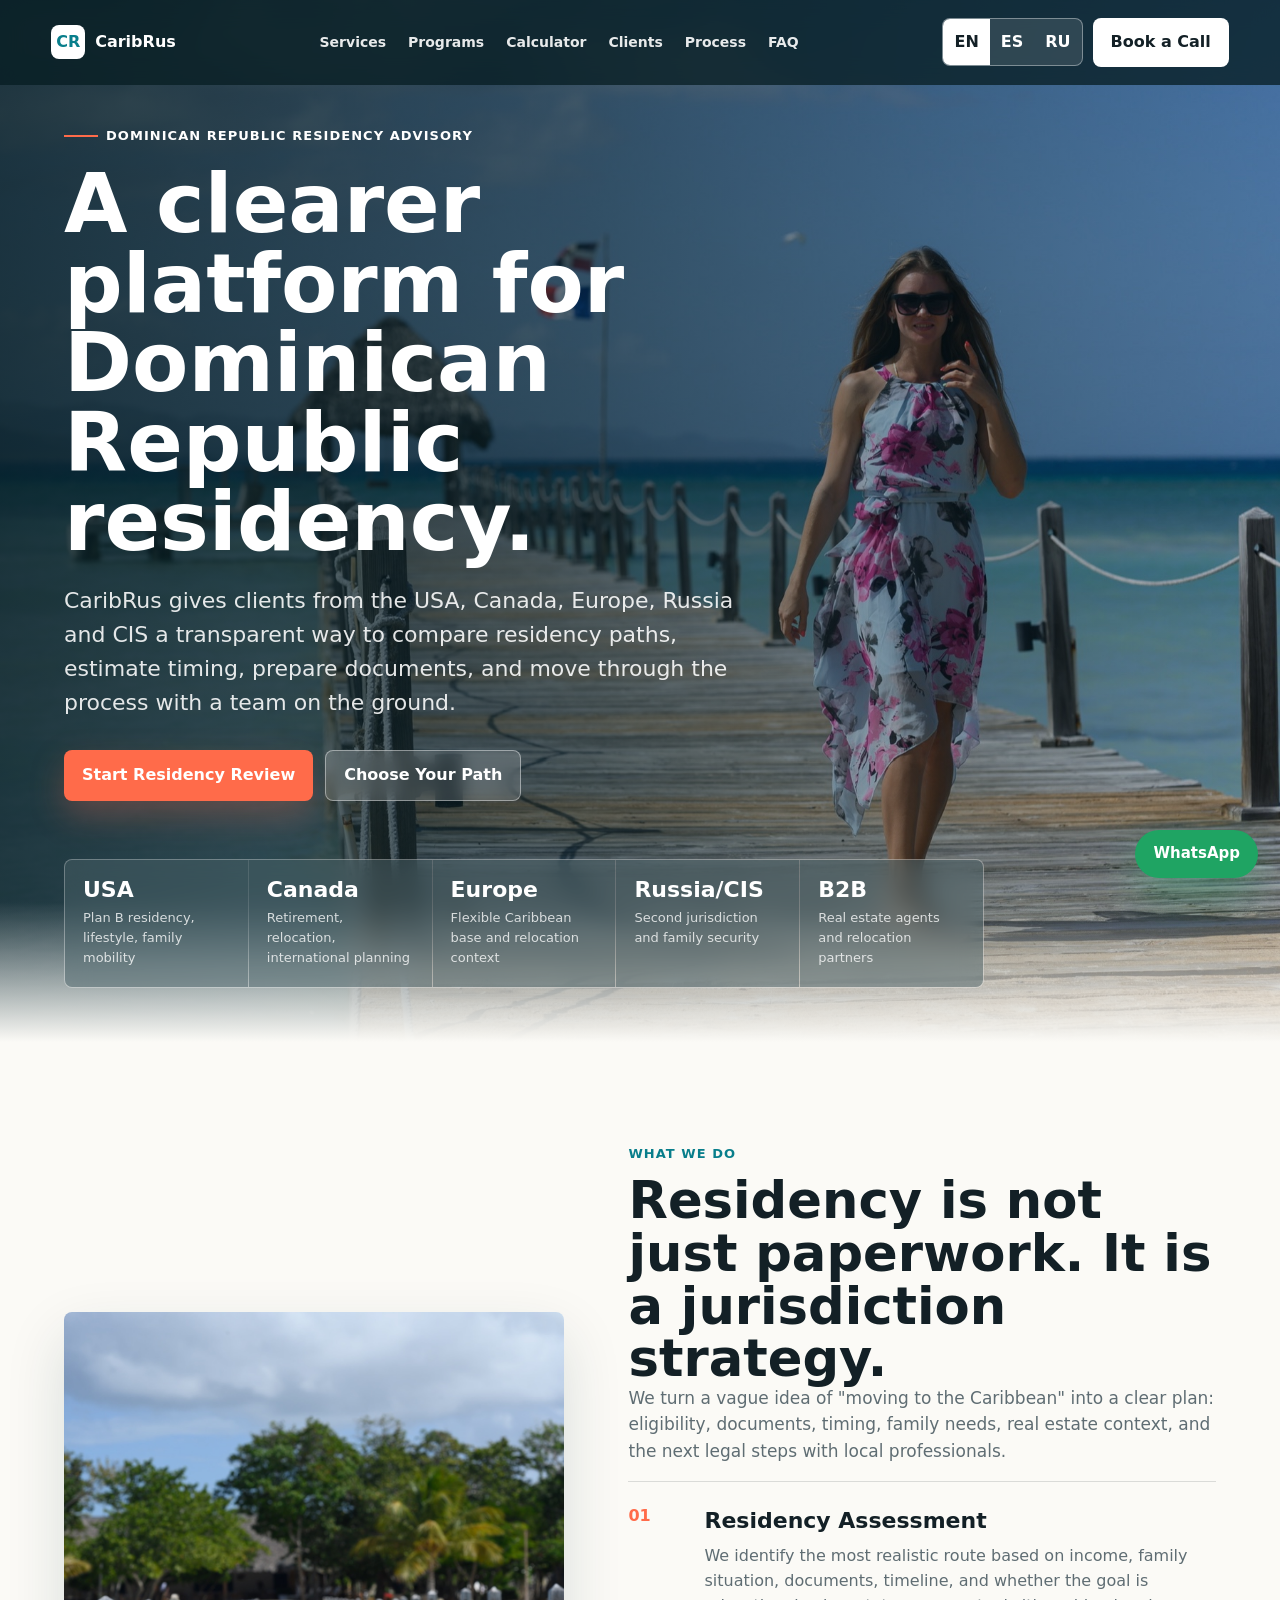
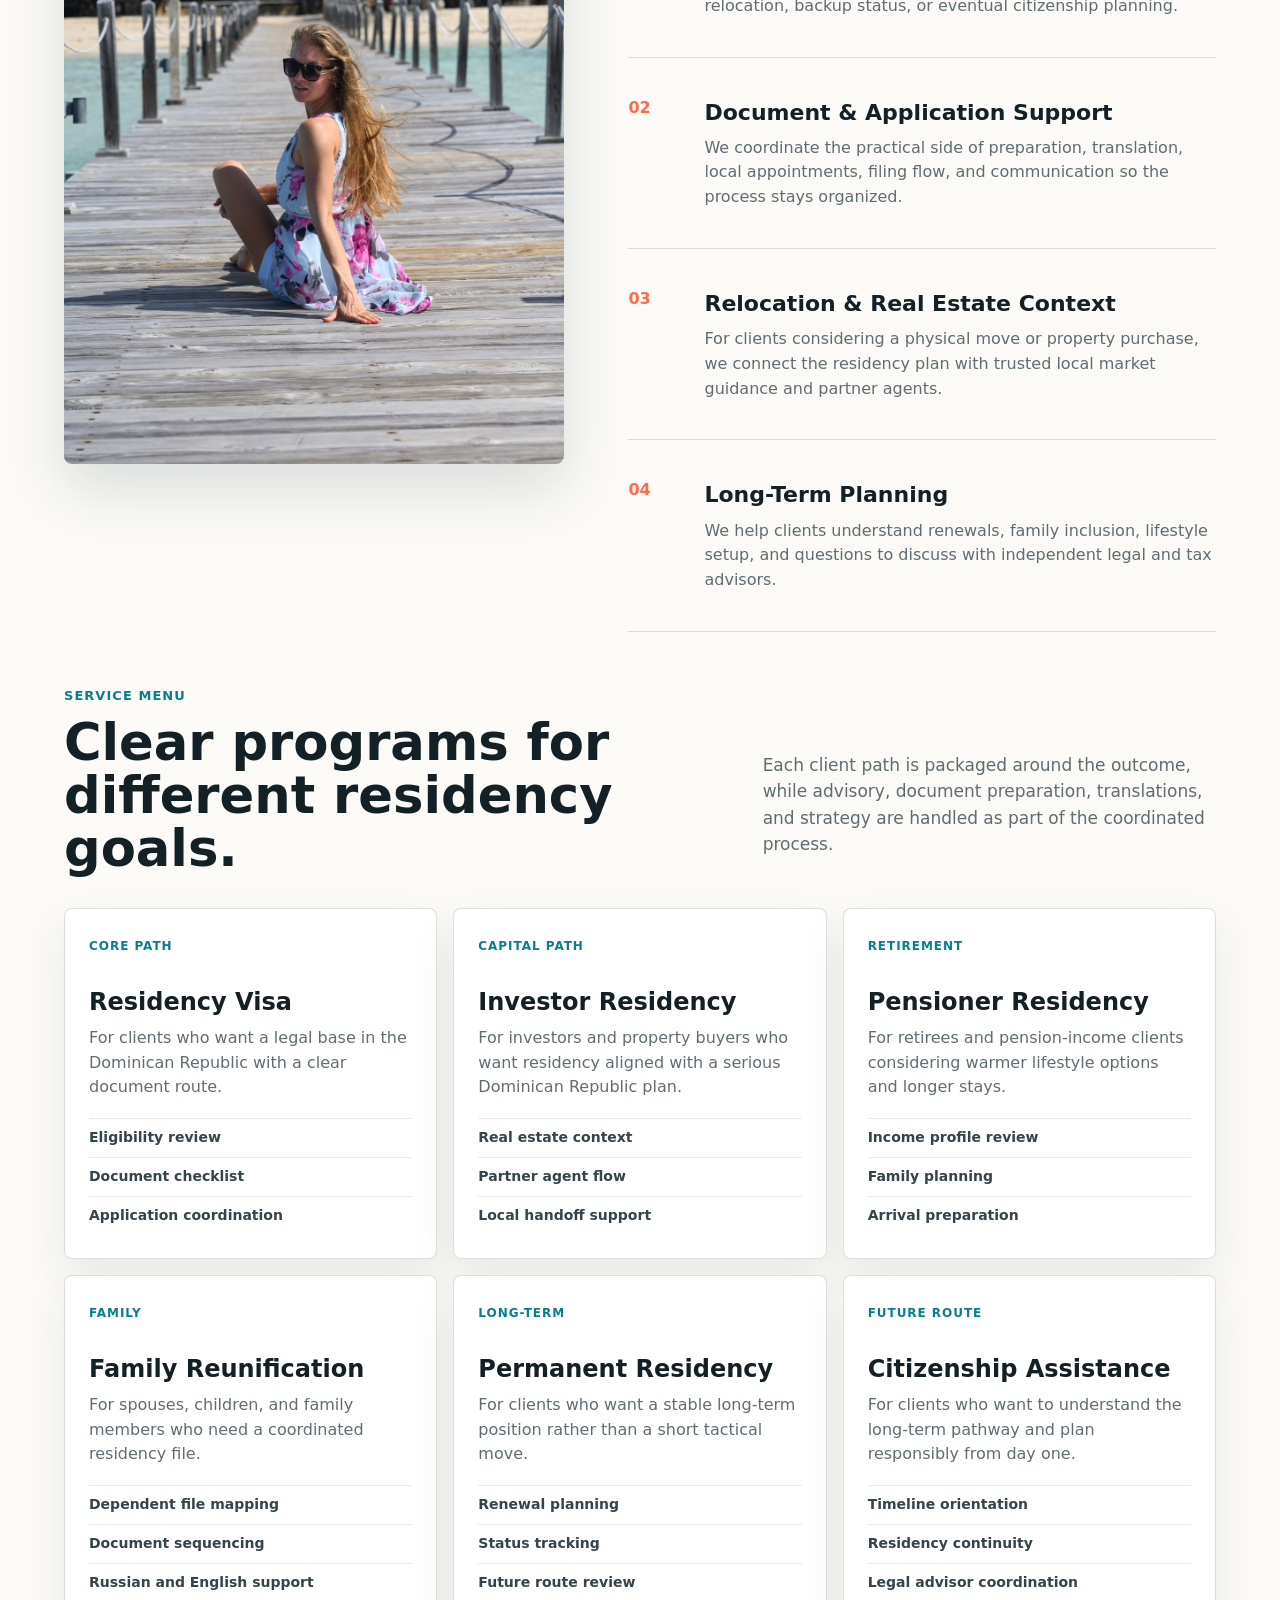
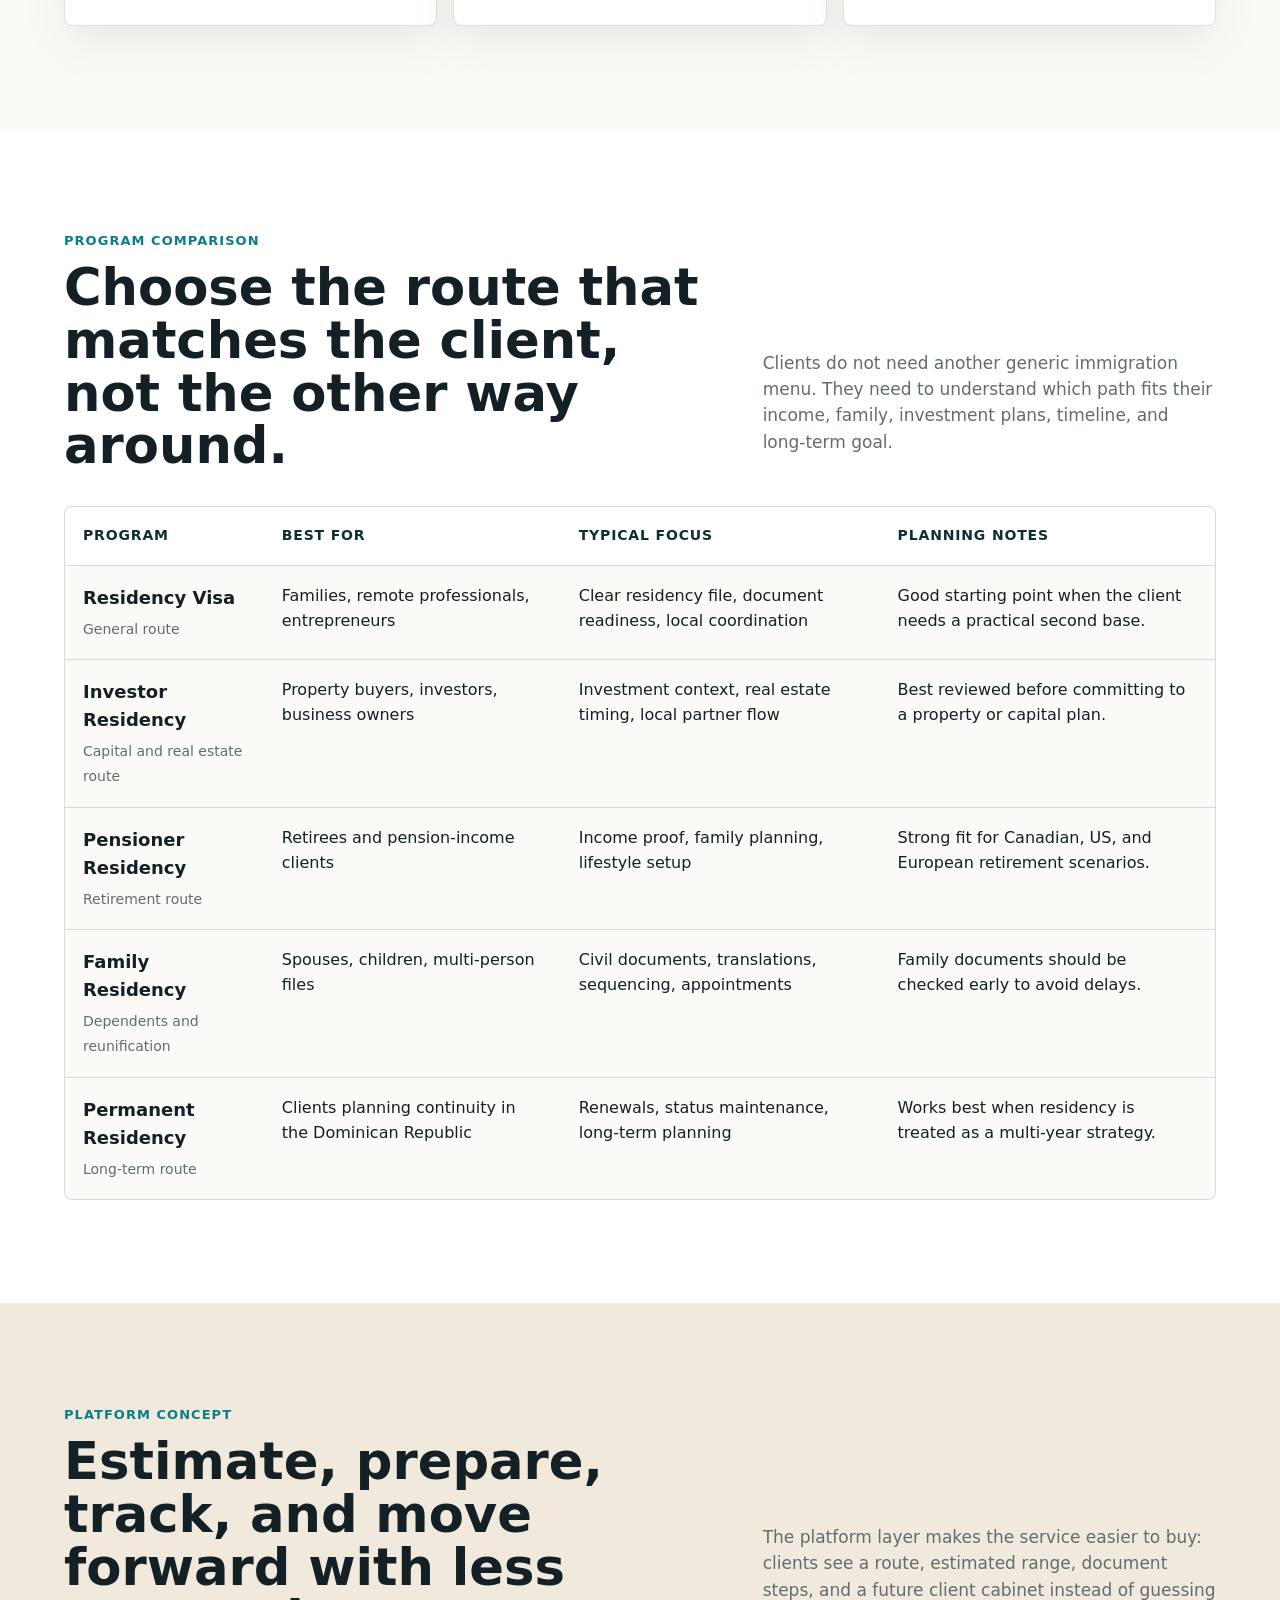
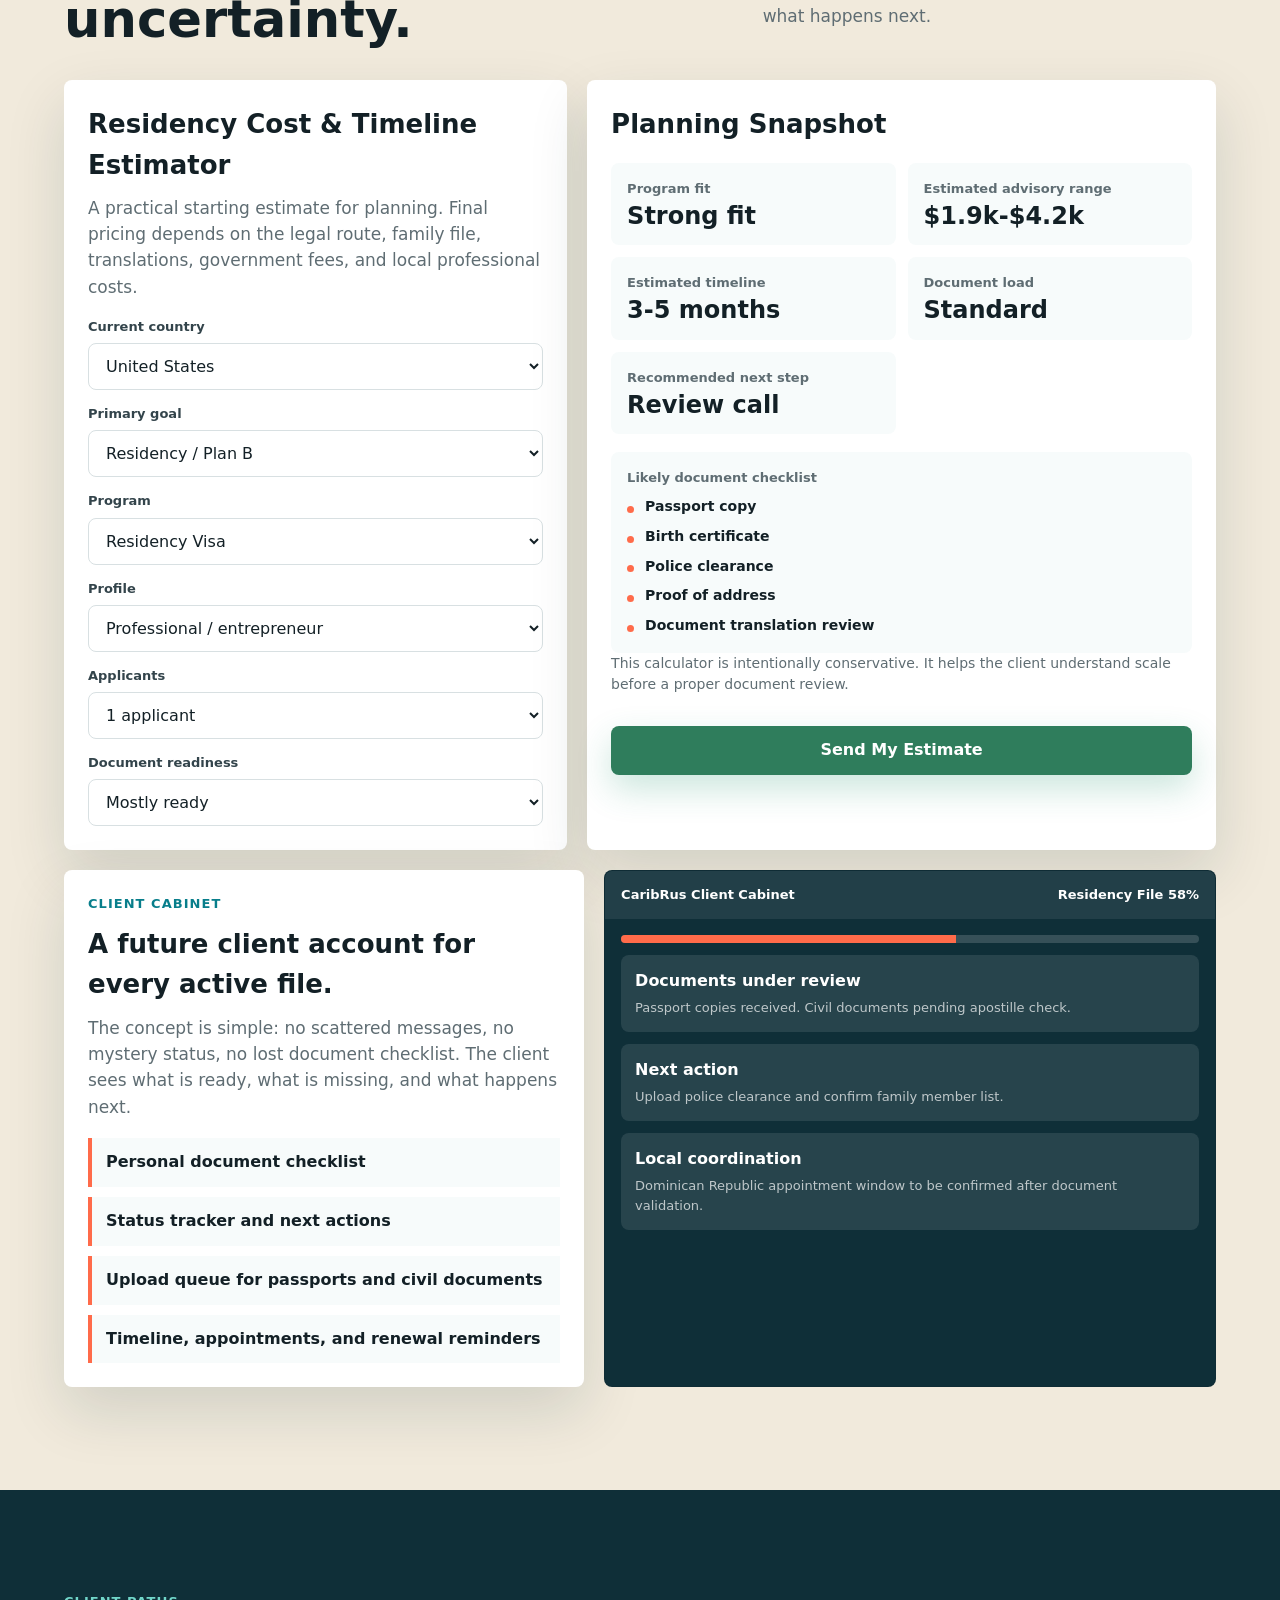
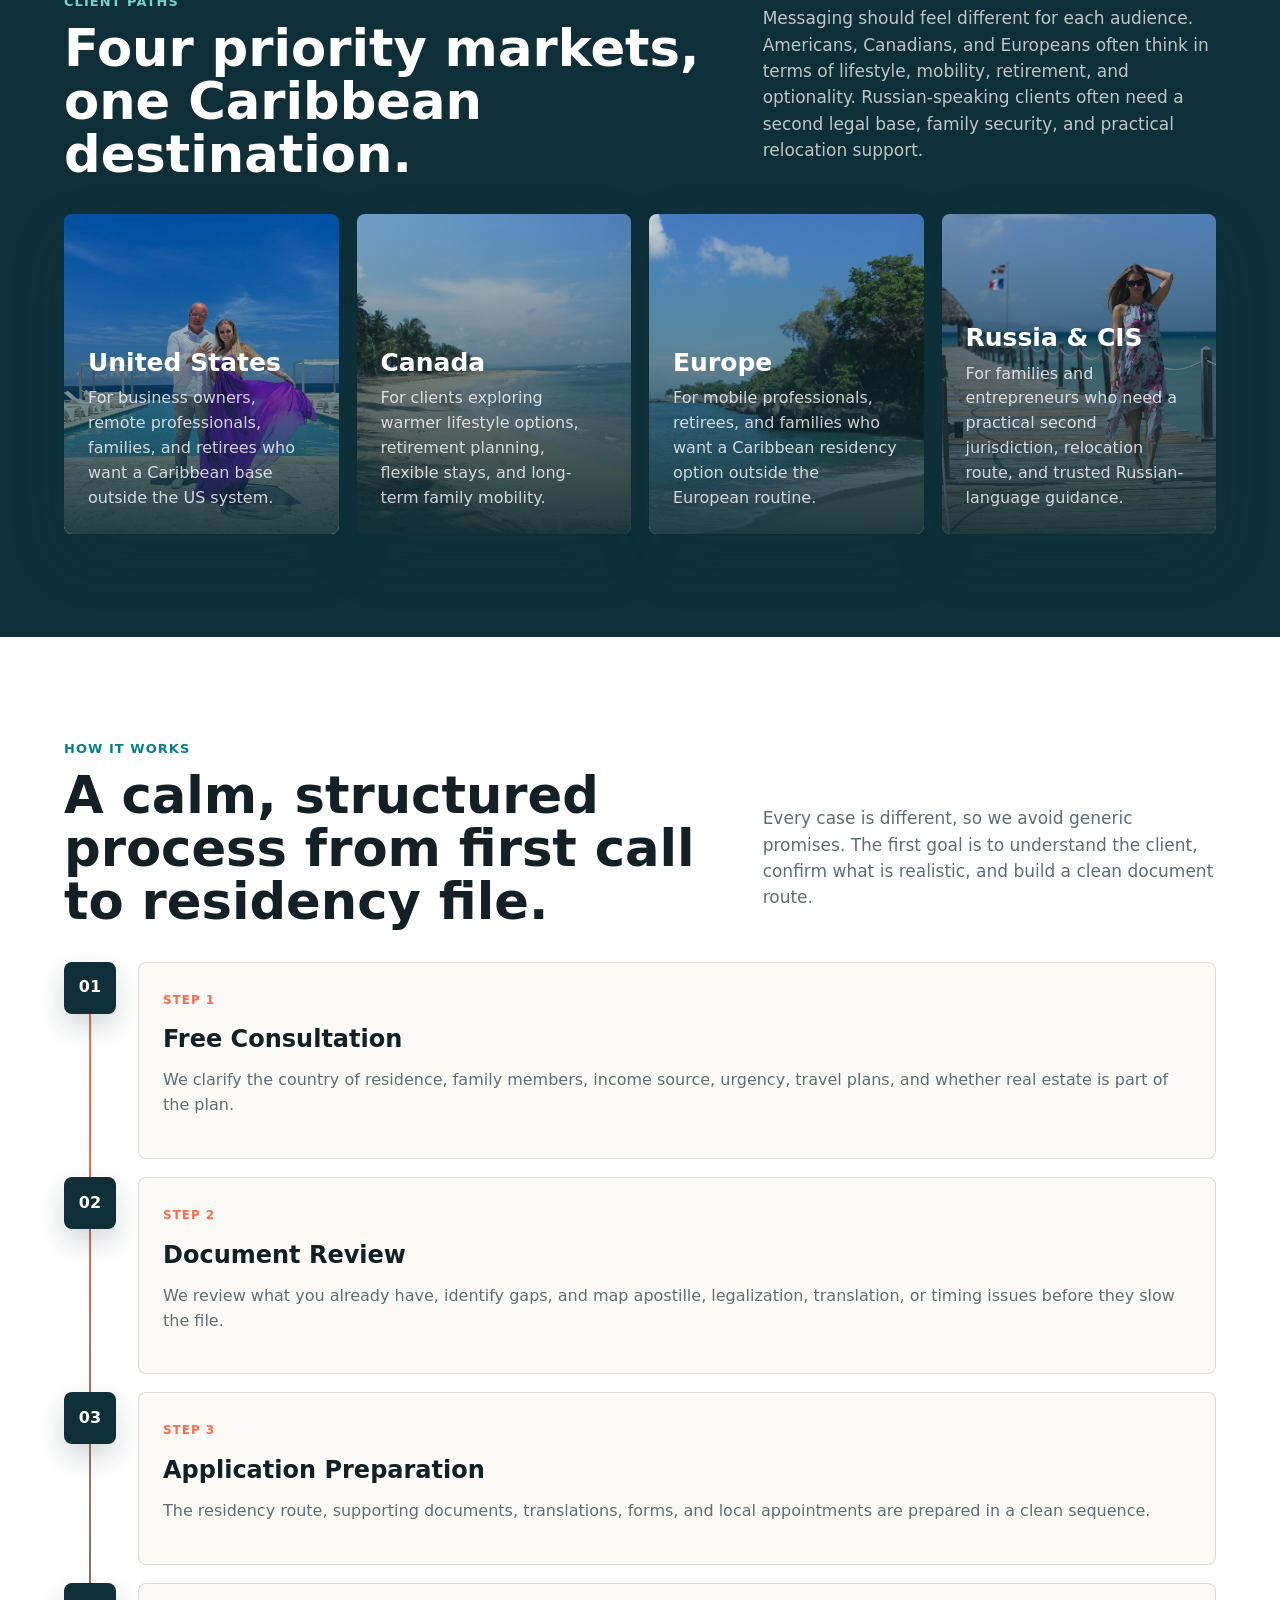
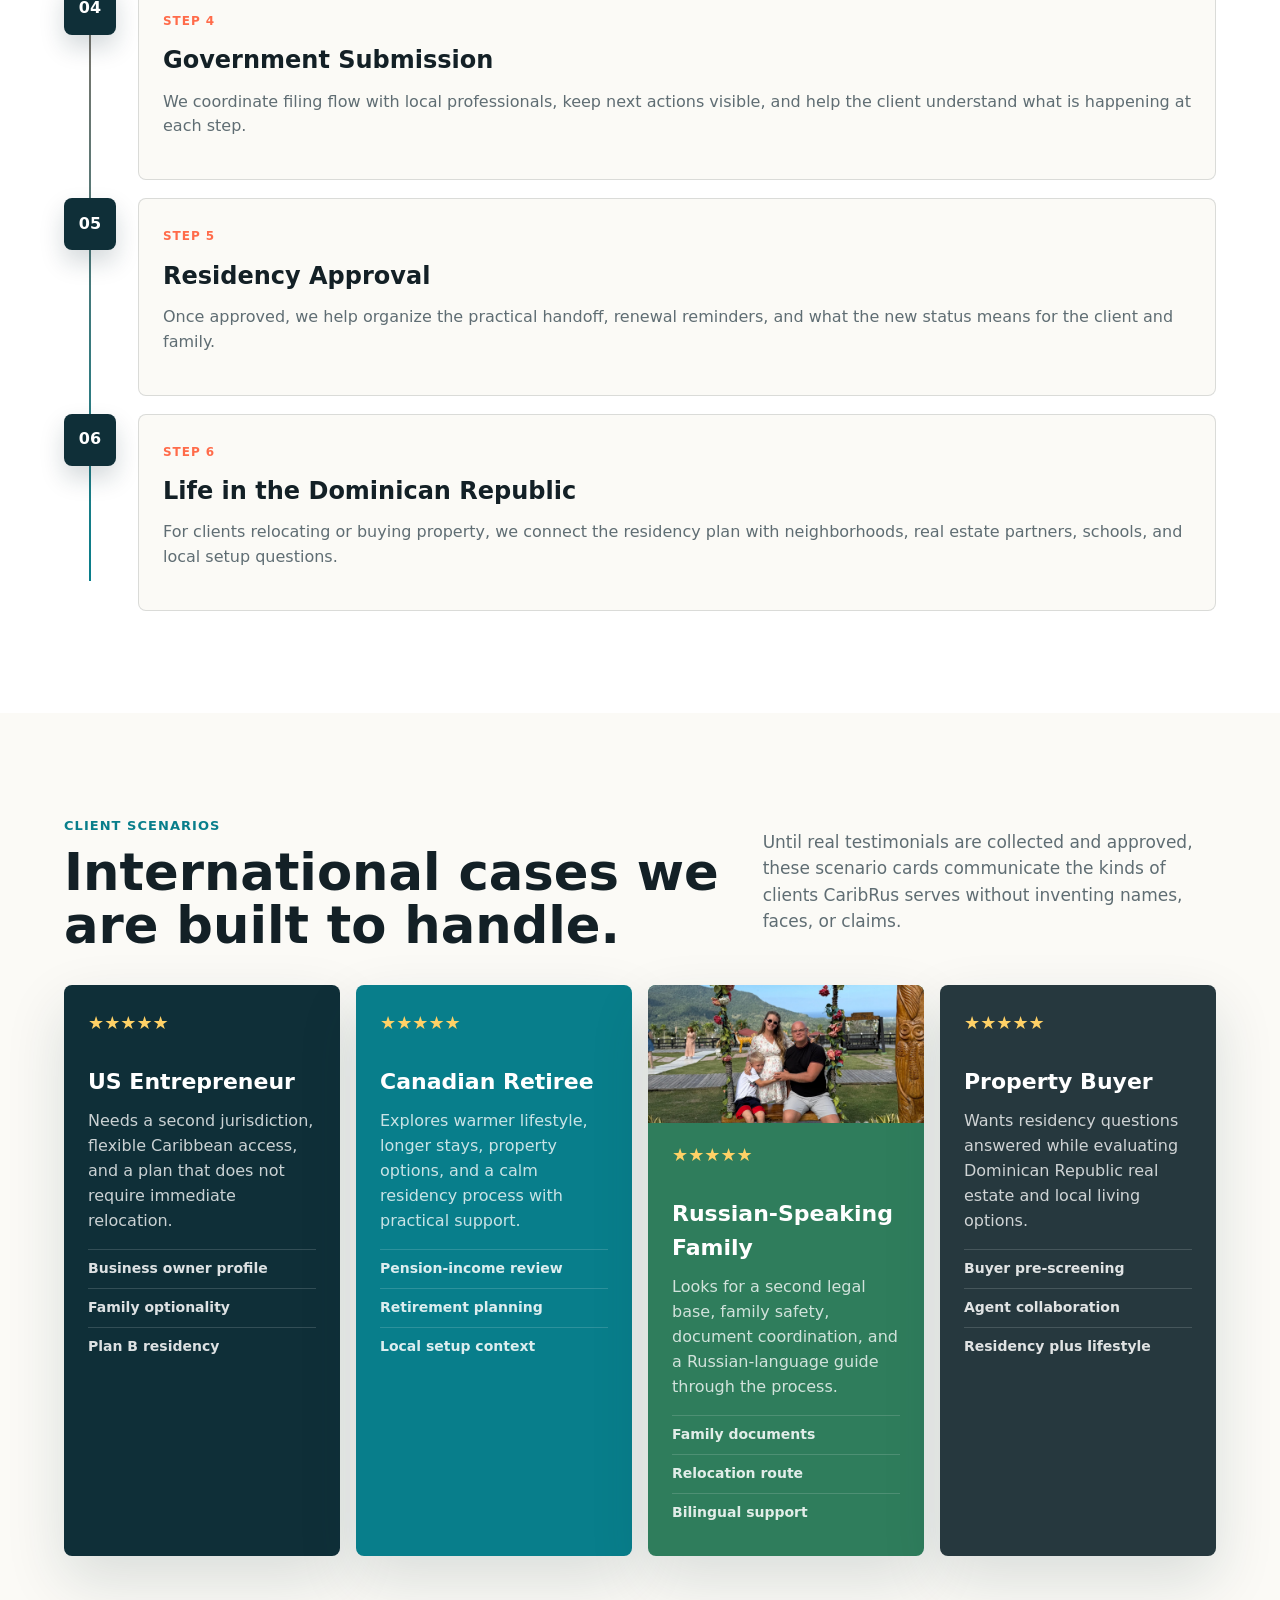
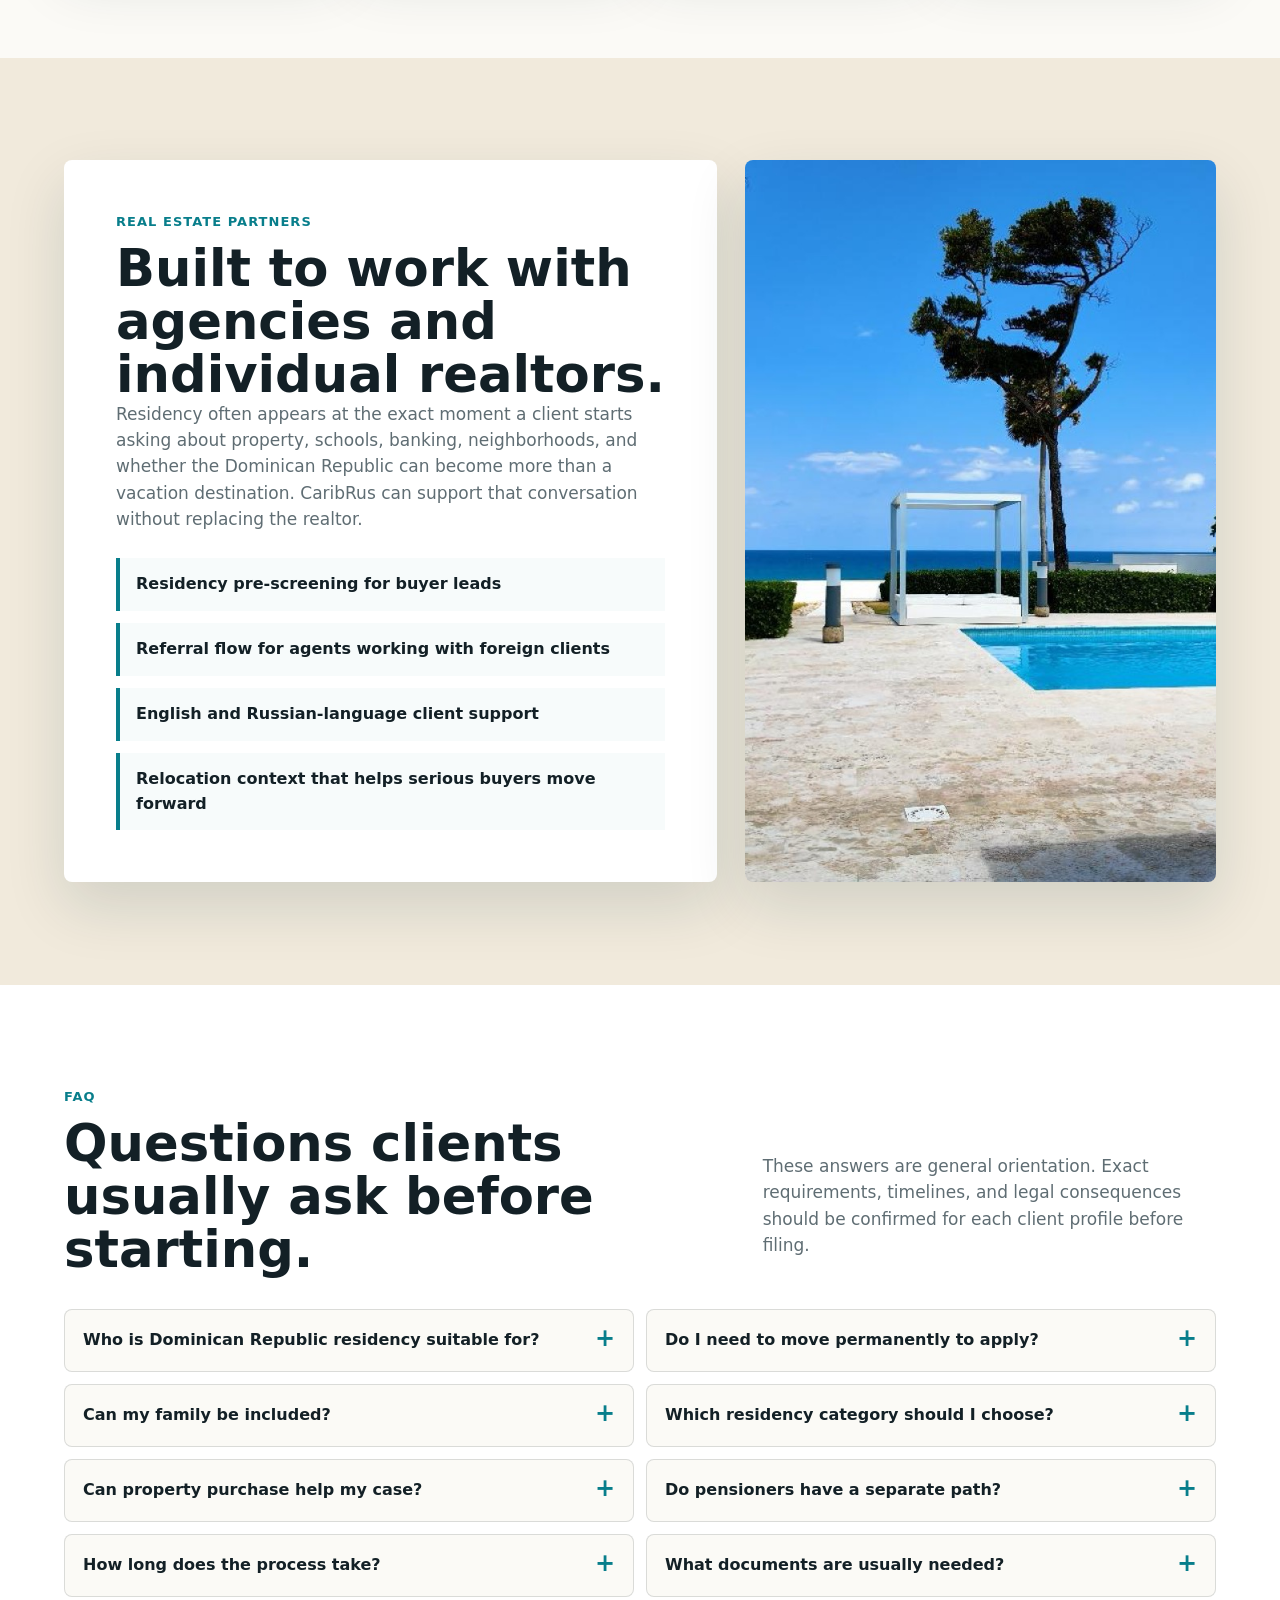
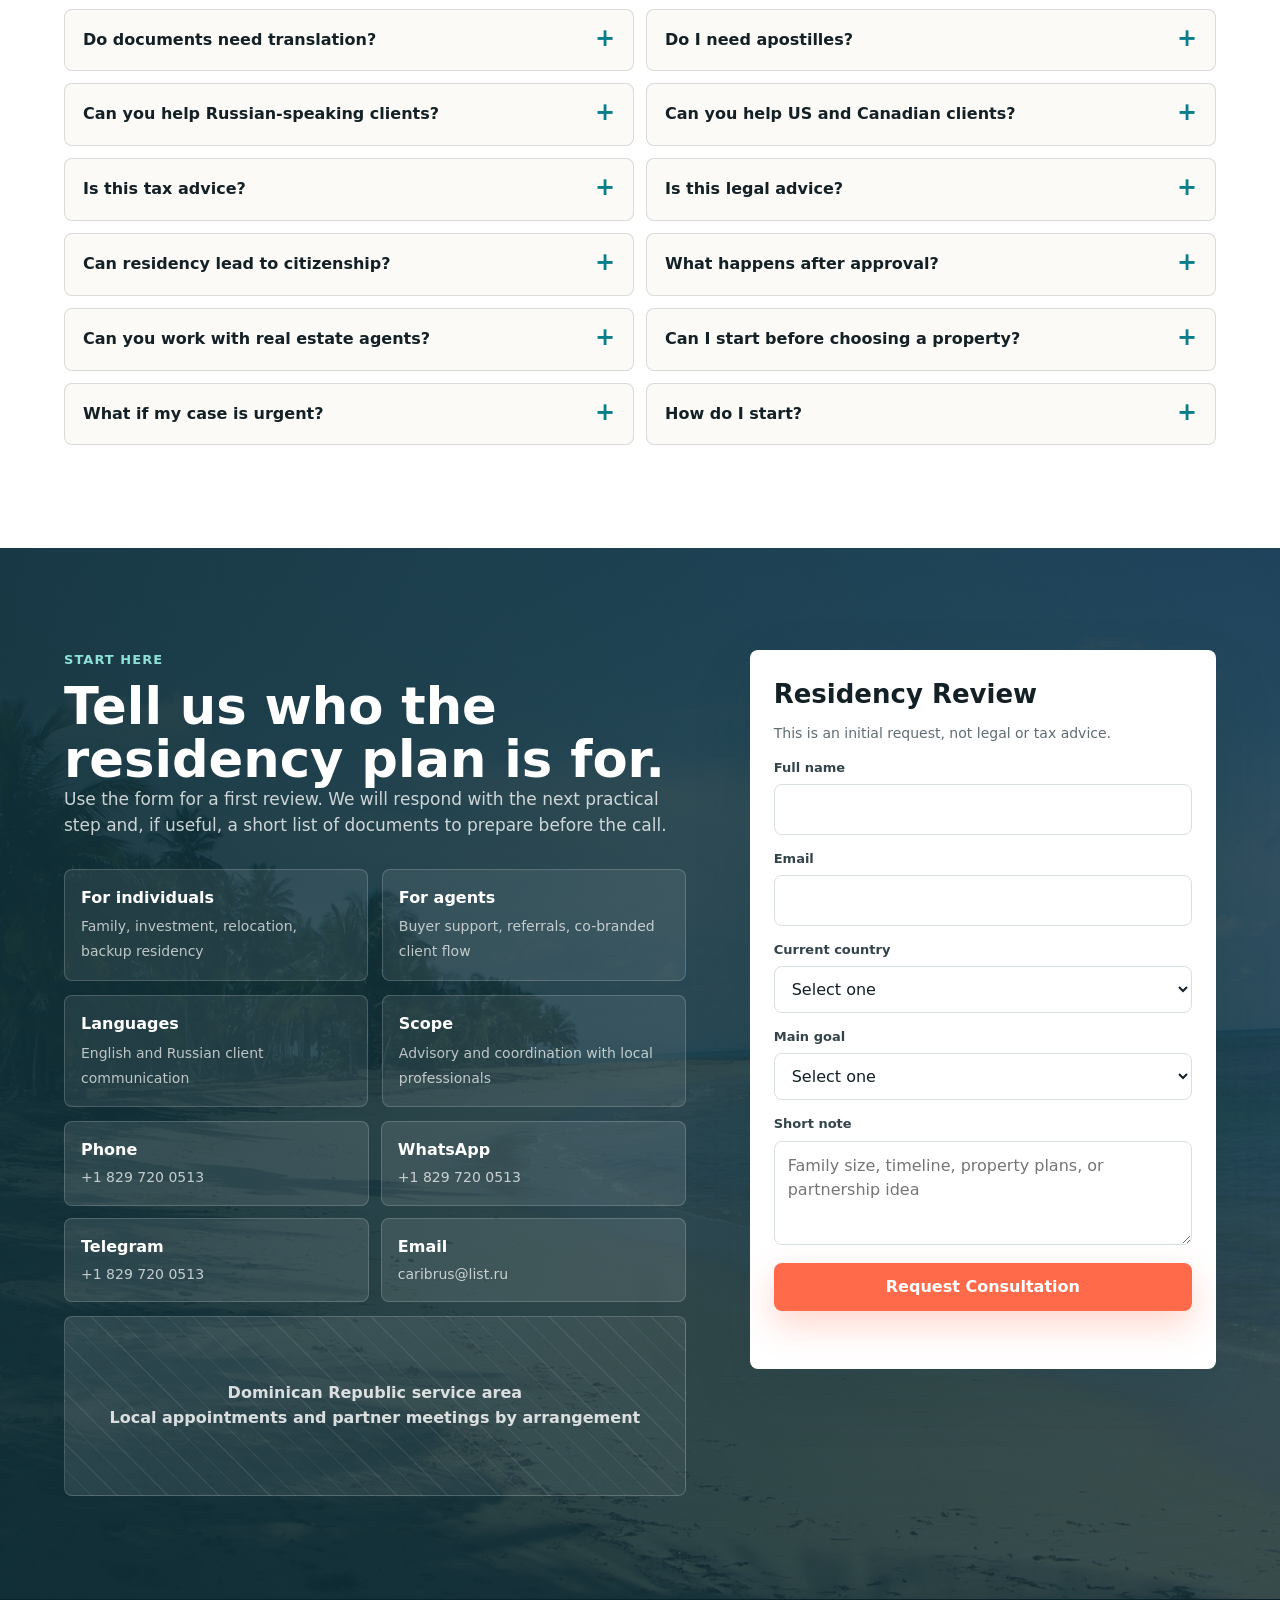
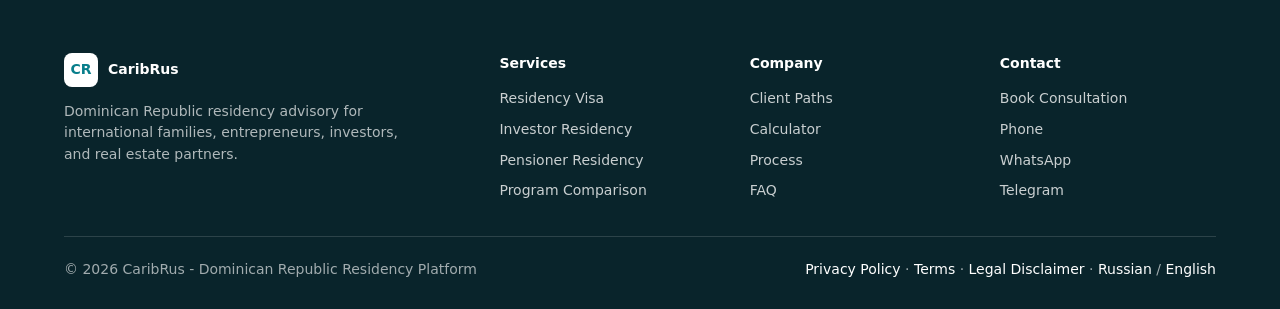
==== commit d8dda8dc: "Add files via upload" ====
--- a/index.html
+++ b/index.html
@@ -574,6 +574,47 @@
   font-size: 14px;
 }
 
+.document-checklist {
+  margin-top: 16px;
+  padding: 16px;
+  border-radius: 8px;
+  background: #f7fbfb;
+}
+
+.document-checklist span {
+  display: block;
+  margin-bottom: 8px;
+  color: var(--muted);
+  font-size: 13px;
+  font-weight: 800;
+}
+
+.document-checklist ul {
+  display: grid;
+  gap: 8px;
+  margin: 0;
+  padding: 0;
+  list-style: none;
+}
+
+.document-checklist li {
+  position: relative;
+  padding-left: 18px;
+  font-size: 14px;
+  font-weight: 680;
+}
+
+.document-checklist li::before {
+  content: "";
+  position: absolute;
+  left: 0;
+  top: 0.7em;
+  width: 7px;
+  height: 7px;
+  border-radius: 999px;
+  background: var(--reef);
+}
+
 .floating-whatsapp {
   position: fixed;
   right: 22px;
@@ -1113,6 +1154,61 @@
   border-radius: 8px;
   color: #fff;
   background: var(--leaf);
+}
+
+.case-snapshot {
+  display: none;
+  margin-top: 18px;
+  padding: 18px;
+  border-radius: 8px;
+  background: #f7fbfb;
+  border: 1px solid #d8e0e2;
+}
+
+.case-snapshot.is-visible {
+  display: block;
+}
+
+.case-snapshot h4 {
+  margin-bottom: 8px;
+  font-size: 18px;
+}
+
+.case-status {
+  display: flex;
+  justify-content: space-between;
+  gap: 14px;
+  margin: 12px 0;
+  color: var(--muted);
+  font-size: 13px;
+  font-weight: 780;
+}
+
+.case-snapshot .progress-line {
+  height: 8px;
+  margin: 10px 0 14px;
+  background: #dfe8e9;
+}
+
+.case-snapshot .progress-line span {
+  width: var(--case-progress, 35%);
+}
+
+.case-snapshot ul {
+  display: grid;
+  gap: 8px;
+  margin: 0;
+  padding: 0;
+  list-style: none;
+}
+
+.case-snapshot li {
+  padding: 9px 10px;
+  border-radius: 8px;
+  background: #fff;
+  color: #33444b;
+  font-size: 14px;
+  font-weight: 700;
 }
 
 .site-footer {
@@ -1539,6 +1635,26 @@
           <h3>Residency Cost & Timeline Estimator</h3>
           <p class="lead">A practical starting estimate for planning. Final pricing depends on the legal route, family file, translations, government fees, and local professional costs.</p>
           <div class="field">
+            <label for="calcCountry">Current country</label>
+            <select id="calcCountry" name="country">
+              <option value="usa">United States</option>
+              <option value="canada">Canada</option>
+              <option value="europe">Europe</option>
+              <option value="russia">Russia / CIS</option>
+              <option value="other">Other</option>
+            </select>
+          </div>
+          <div class="field">
+            <label for="calcGoal">Primary goal</label>
+            <select id="calcGoal" name="goal">
+              <option value="residency">Residency / Plan B</option>
+              <option value="relocation">Relocation</option>
+              <option value="permanent">Permanent residency</option>
+              <option value="citizenship">Citizenship pathway</option>
+              <option value="realestate">Real estate and residency</option>
+            </select>
+          </div>
+          <div class="field">
             <label for="calcProgram">Program</label>
             <select id="calcProgram" name="program">
               <option value="general">Residency Visa</option>
@@ -1546,6 +1662,16 @@
               <option value="pensioner">Pensioner Residency</option>
               <option value="family">Family Residency</option>
               <option value="permanent">Permanent Residency</option>
+            </select>
+          </div>
+          <div class="field">
+            <label for="calcProfile">Profile</label>
+            <select id="calcProfile" name="profile">
+              <option value="standard">Professional / entrepreneur</option>
+              <option value="investor">Investor / property buyer</option>
+              <option value="rentista">Rentista / passive income</option>
+              <option value="pensioner">Pensioner</option>
+              <option value="marriage">Marriage / family tie</option>
             </select>
           </div>
           <div class="field">
@@ -1571,6 +1697,10 @@
           <h3>Planning Snapshot</h3>
           <div class="result-grid">
             <div class="result-box">
+              <span>Program fit</span>
+              <strong id="estimateFit">Good fit</strong>
+            </div>
+            <div class="result-box">
               <span>Estimated advisory range</span>
               <strong id="estimateCost">$1.9k-$4.2k</strong>
             </div>
@@ -1586,6 +1716,10 @@
               <span>Recommended next step</span>
               <strong id="estimateStep">Review call</strong>
             </div>
+          </div>
+          <div class="document-checklist">
+            <span>Likely document checklist</span>
+            <ul id="estimateChecklist"></ul>
           </div>
           <p class="result-note">This calculator is intentionally conservative. It helps the client understand scale before a proper document review.</p>
           <a class="button estimate-whatsapp" id="sendEstimate" href="https://wa.me/18297200513" target="_blank" rel="noopener">Send My Estimate</a>
@@ -1968,6 +2102,16 @@
         </div>
         <button class="button primary" type="submit">Request Consultation</button>
         <div class="form-note" id="formNote" role="status" aria-live="polite"></div>
+        <div class="case-snapshot" id="caseSnapshot" aria-live="polite">
+          <h4>Your case snapshot</h4>
+          <p>Initial file created. We will confirm the route after document review.</p>
+          <div class="case-status">
+            <span id="caseRoute">Route: Review pending</span>
+            <span id="caseProgress">35% ready</span>
+          </div>
+          <div class="progress-line"><span id="caseProgressBar"></span></div>
+          <ul id="caseChecklist"></ul>
+        </div>
       </form>
     </div>
   </section>
@@ -2131,14 +2275,28 @@
   "4 applicants": "4 заявителя",
   "5+ applicants": "5+ заявителей",
   "Document readiness": "Готовность документов",
+  "Primary goal": "Основная цель",
+  "Residency / Plan B": "Резиденция / План Б",
+  "Relocation": "Переезд",
+  "Permanent residency": "Постоянная резиденция",
+  "Citizenship pathway": "Путь к гражданству",
+  "Profile": "Профиль",
+  "Professional / entrepreneur": "Специалист / предприниматель",
+  "Investor / property buyer": "Инвестор / покупатель недвижимости",
+  "Rentista / passive income": "Рентиста / пассивный доход",
+  "Pensioner": "Пенсионер",
+  "Marriage / family tie": "Брак / семейная связь",
   "Mostly ready": "Почти готовы",
   "Some documents missing": "Часть документов отсутствует",
   "Complex multi-country file": "Сложный файл из нескольких стран",
   "Planning Snapshot": "Плановая оценка",
+  "Program fit": "Подходит ли программа",
+  "Good fit": "Хорошо подходит",
   "Estimated advisory range": "Ориентир по сопровождению",
   "Estimated timeline": "Ориентир по срокам",
   "Document load": "Сложность документов",
   "Recommended next step": "Следующий шаг",
+  "Likely document checklist": "Предварительный список документов",
   "This calculator is intentionally conservative. It helps the client understand scale before a proper document review.": "Калькулятор специально даёт консервативную оценку. Он помогает понять порядок цифр до детальной проверки документов.",
   "Send My Estimate": "Отправить расчёт",
   "Client Cabinet": "Личный кабинет",
@@ -2342,14 +2500,28 @@
   "4 applicants": "4 solicitantes",
   "5+ applicants": "5+ solicitantes",
   "Document readiness": "Estado de documentos",
+  "Primary goal": "Objetivo principal",
+  "Residency / Plan B": "Residencia / Plan B",
+  "Relocation": "Reubicación",
+  "Permanent residency": "Residencia permanente",
+  "Citizenship pathway": "Ruta hacia ciudadanía",
+  "Profile": "Perfil",
+  "Professional / entrepreneur": "Profesional / empresario",
+  "Investor / property buyer": "Inversionista / comprador",
+  "Rentista / passive income": "Rentista / ingresos pasivos",
+  "Pensioner": "Pensionado",
+  "Marriage / family tie": "Matrimonio / vínculo familiar",
   "Mostly ready": "Casi listos",
   "Some documents missing": "Faltan algunos documentos",
   "Complex multi-country file": "Caso complejo de varios países",
   "Planning Snapshot": "Resumen de planificación",
+  "Program fit": "Encaje del programa",
+  "Good fit": "Buen encaje",
   "Estimated advisory range": "Rango estimado de acompañamiento",
   "Estimated timeline": "Plazo estimado",
   "Document load": "Carga documental",
   "Recommended next step": "Siguiente paso recomendado",
+  "Likely document checklist": "Lista probable de documentos",
   "This calculator is intentionally conservative. It helps the client understand scale before a proper document review.": "La calculadora es deliberadamente conservadora. Ayuda al cliente a entender el rango antes de una revisión documental completa.",
   "Send My Estimate": "Enviar estimación",
   "Client Cabinet": "Portal del cliente",
@@ -2505,11 +2677,71 @@
 const calculator = document.getElementById("residencyCalculator");
 const sendEstimate = document.getElementById("sendEstimate");
 const programProfiles = {
-  general: { base: 1900, max: 4200, months: [3, 5], docs: "Standard", docsRu: "Стандартная", docsEs: "Estándar", step: "Review call", stepRu: "Звонок-разбор", stepEs: "Llamada de revisión" },
-  investor: { base: 4200, max: 6800, months: [4, 7], docs: "High", docsRu: "Высокая", docsEs: "Alta", step: "Investment review", stepRu: "Разбор инвестиций", stepEs: "Revisión de inversión" },
-  pensioner: { base: 3200, max: 5200, months: [3, 6], docs: "Income proof", docsRu: "Доход", docsEs: "Ingresos", step: "Income check", stepRu: "Проверка дохода", stepEs: "Revisión de ingresos" },
-  family: { base: 3800, max: 6400, months: [4, 7], docs: "Family file", docsRu: "Семейная", docsEs: "Familiar", step: "Family document audit", stepRu: "Аудит семейных документов", stepEs: "Auditoría familiar" },
-  permanent: { base: 4500, max: 7200, months: [5, 9], docs: "Long-term", docsRu: "Долгосрочная", docsEs: "Largo plazo", step: "Status review", stepRu: "Проверка статуса", stepEs: "Revisión de estatus" }
+  general: {
+    base: 1900,
+    max: 4200,
+    months: [3, 5],
+    docs: "Standard",
+    docsRu: "Стандартная",
+    docsEs: "Estándar",
+    step: "Review call",
+    stepRu: "Звонок-разбор",
+    stepEs: "Llamada de revisión",
+    ideal: ["standard", "rentista"],
+    checklist: ["Passport copy", "Birth certificate", "Police clearance", "Proof of address", "Document translation review"]
+  },
+  investor: {
+    base: 4200,
+    max: 6800,
+    months: [4, 7],
+    docs: "High",
+    docsRu: "Высокая",
+    docsEs: "Alta",
+    step: "Investment review",
+    stepRu: "Разбор инвестиций",
+    stepEs: "Revisión de inversión",
+    ideal: ["investor"],
+    checklist: ["Passport copy", "Source of funds summary", "Property or investment context", "Police clearance", "Local advisor review"]
+  },
+  pensioner: {
+    base: 3200,
+    max: 5200,
+    months: [3, 6],
+    docs: "Income proof",
+    docsRu: "Доход",
+    docsEs: "Ingresos",
+    step: "Income check",
+    stepRu: "Проверка дохода",
+    stepEs: "Revisión de ingresos",
+    ideal: ["pensioner", "rentista"],
+    checklist: ["Passport copy", "Pension or passive income proof", "Bank statements", "Police clearance", "Civil status documents"]
+  },
+  family: {
+    base: 3800,
+    max: 6400,
+    months: [4, 7],
+    docs: "Family file",
+    docsRu: "Семейная",
+    docsEs: "Familiar",
+    step: "Family document audit",
+    stepRu: "Аудит семейных документов",
+    stepEs: "Auditoría familiar",
+    ideal: ["marriage", "standard", "investor"],
+    checklist: ["Passport copies for each applicant", "Marriage certificate if applicable", "Birth certificates for children", "Police clearance", "Apostille and translation review"]
+  },
+  permanent: {
+    base: 4500,
+    max: 7200,
+    months: [5, 9],
+    docs: "Long-term",
+    docsRu: "Долгосрочная",
+    docsEs: "Largo plazo",
+    step: "Status review",
+    stepRu: "Проверка статуса",
+    stepEs: "Revisión de estatus",
+    ideal: ["investor", "rentista", "pensioner"],
+    checklist: ["Current residency or eligibility basis", "Continuity documents", "Police clearance", "Income or investment proof", "Renewal and status history review"]
+  }
 };
 
 function formatMoney(value) {
@@ -2518,6 +2750,40 @@
 
 function selectedText(select) {
   return select.options[select.selectedIndex].textContent.trim();
+}
+
+function getCalculatorState() {
+  if (!calculator) return null;
+  const profile = programProfiles[calculator.program.value];
+  const applicants = Number(calculator.applicants.value);
+  const docFactor = calculator.docs.value === "ready" ? 0 : calculator.docs.value === "partial" ? 650 : 1400;
+  const applicantFactor = Math.max(applicants - 1, 0) * 550;
+  const countryFactor = calculator.country.value === "russia" ? 350 : calculator.country.value === "other" ? 250 : 0;
+  const goalFactor = calculator.goal.value === "citizenship" || calculator.goal.value === "permanent" ? 500 : 0;
+  const timeAdd = calculator.docs.value === "ready" ? 0 : calculator.docs.value === "partial" ? 1 : 2;
+  const goalTime = calculator.goal.value === "citizenship" || calculator.goal.value === "permanent" ? 1 : 0;
+  const profileFit = profile.ideal.includes(calculator.profile.value);
+  const goalFit = calculator.goal.value === "realestate" ? calculator.program.value === "investor" : calculator.goal.value === "citizenship" ? calculator.program.value === "permanent" : true;
+  const fitKey = profileFit && goalFit ? "strong" : profileFit || goalFit ? "review" : "strategy";
+  return {
+    profile,
+    applicants,
+    fitKey,
+    costMin: profile.base + applicantFactor + docFactor + countryFactor + goalFactor,
+    costMax: profile.max + applicantFactor + docFactor + countryFactor + goalFactor,
+    monthsMin: profile.months[0] + timeAdd + goalTime,
+    monthsMax: profile.months[1] + timeAdd + goalTime,
+    checklist: profile.checklist
+  };
+}
+
+function fitLabel(fitKey, lang = document.documentElement.lang) {
+  const labels = {
+    strong: { en: "Strong fit", ru: "Сильное совпадение", es: "Encaje fuerte" },
+    review: { en: "Good fit after review", ru: "Подходит после проверки", es: "Buen encaje tras revisión" },
+    strategy: { en: "Needs strategy review", ru: "Нужен разбор стратегии", es: "Requiere revisión estratégica" }
+  };
+  return labels[fitKey][lang] || labels[fitKey].en;
 }
 
 function updateEstimateLink() {
@@ -2525,23 +2791,30 @@
   const lang = document.documentElement.lang;
   const cost = document.getElementById("estimateCost").textContent;
   const time = document.getElementById("estimateTime").textContent;
+  const fit = document.getElementById("estimateFit").textContent;
+  const checklist = [...document.querySelectorAll("#estimateChecklist li")].map(item => "- " + item.textContent).join("\n");
   const intro = lang === "ru"
     ? "Здравствуйте! Хочу обсудить расчёт резиденции Доминиканской Республики."
     : lang === "es"
       ? "Hola. Me gustaría revisar esta estimación para residencia en República Dominicana."
       : "Hello. I would like to review this Dominican Republic residency estimate.";
   const labels = lang === "ru"
-    ? ["Программа", "Заявители", "Документы", "Стоимость", "Срок"]
+    ? ["Страна", "Цель", "Программа", "Профиль", "Заявители", "Документы", "Пригодность", "Стоимость", "Срок", "Список документов"]
     : lang === "es"
-      ? ["Programa", "Solicitantes", "Documentos", "Costo", "Plazo"]
-      : ["Program", "Applicants", "Documents", "Cost", "Timeline"];
+      ? ["País", "Objetivo", "Programa", "Perfil", "Solicitantes", "Documentos", "Encaje", "Costo", "Plazo", "Lista de documentos"]
+      : ["Country", "Goal", "Program", "Profile", "Applicants", "Documents", "Fit", "Cost", "Timeline", "Document checklist"];
   const message = [
     intro,
-    `${labels[0]}: ${selectedText(calculator.program)}`,
-    `${labels[1]}: ${selectedText(calculator.applicants)}`,
-    `${labels[2]}: ${selectedText(calculator.docs)}`,
-    `${labels[3]}: ${cost}`,
-    `${labels[4]}: ${time}`
+    `${labels[0]}: ${selectedText(calculator.country)}`,
+    `${labels[1]}: ${selectedText(calculator.goal)}`,
+    `${labels[2]}: ${selectedText(calculator.program)}`,
+    `${labels[3]}: ${selectedText(calculator.profile)}`,
+    `${labels[4]}: ${selectedText(calculator.applicants)}`,
+    `${labels[5]}: ${selectedText(calculator.docs)}`,
+    `${labels[6]}: ${fit}`,
+    `${labels[7]}: ${cost}`,
+    `${labels[8]}: ${time}`,
+    `${labels[9]}:\n${checklist}`
   ].join("\n");
   sendEstimate.href = "https://wa.me/18297200513?text=" + encodeURIComponent(message);
 }
@@ -2551,16 +2824,14 @@
   const lang = document.documentElement.lang;
   const isRu = lang === "ru";
   const isEs = lang === "es";
-  const profile = programProfiles[calculator.program.value];
-  const applicants = Number(calculator.applicants.value);
-  const docFactor = calculator.docs.value === "ready" ? 0 : calculator.docs.value === "partial" ? 650 : 1400;
-  const applicantFactor = Math.max(applicants - 1, 0) * 550;
-  const timeAdd = calculator.docs.value === "ready" ? 0 : calculator.docs.value === "partial" ? 1 : 2;
-
-  document.getElementById("estimateCost").textContent = formatMoney(profile.base + applicantFactor + docFactor) + "-" + formatMoney(profile.max + applicantFactor + docFactor);
-  document.getElementById("estimateTime").textContent = (profile.months[0] + timeAdd) + "-" + (profile.months[1] + timeAdd) + (isRu ? " мес." : isEs ? " meses" : " months");
+  const state = getCalculatorState();
+  const profile = state.profile;
+  document.getElementById("estimateFit").textContent = fitLabel(state.fitKey, lang);
+  document.getElementById("estimateCost").textContent = formatMoney(state.costMin) + "-" + formatMoney(state.costMax);
+  document.getElementById("estimateTime").textContent = state.monthsMin + "-" + state.monthsMax + (isRu ? " мес." : isEs ? " meses" : " months");
   document.getElementById("estimateDocs").textContent = isRu ? profile.docsRu : isEs ? profile.docsEs : profile.docs;
   document.getElementById("estimateStep").textContent = isRu ? profile.stepRu : isEs ? profile.stepEs : profile.step;
+  document.getElementById("estimateChecklist").innerHTML = state.checklist.map(item => `<li>${item}</li>`).join("");
   updateEstimateLink();
 }
 
@@ -2576,13 +2847,44 @@
   localStorage.setItem(leadBackupKey, JSON.stringify(backups.slice(-20)));
 }
 
+function createCaseSnapshot(payload) {
+  const state = getCalculatorState();
+  const caseId = "CR-" + Date.now().toString(36).toUpperCase();
+  const checklist = state ? state.checklist : ["Passport copy", "Police clearance", "Document review"];
+  const snapshot = {
+    caseId,
+    route: payload.goal,
+    country: payload.country,
+    progress: payload.message ? 42 : 35,
+    status: "Initial review requested",
+    checklist,
+    createdAt: payload.submittedAt
+  };
+  localStorage.setItem("caribrus-current-case", JSON.stringify(snapshot));
+  return snapshot;
+}
+
+function renderCaseSnapshot(snapshot) {
+  const panel = document.getElementById("caseSnapshot");
+  if (!panel || !snapshot) return;
+  panel.classList.add("is-visible");
+  panel.style.setProperty("--case-progress", snapshot.progress + "%");
+  document.getElementById("caseRoute").textContent = "Route: " + snapshot.route;
+  document.getElementById("caseProgress").textContent = snapshot.progress + "% ready";
+  document.getElementById("caseProgressBar").style.width = snapshot.progress + "%";
+  document.getElementById("caseChecklist").innerHTML = snapshot.checklist.map(item => `<li>${item}</li>`).join("");
+  panel.querySelector("p").textContent = `Case ${snapshot.caseId}: ${snapshot.status}. We will confirm the route after document review.`;
+}
+
 function buildLeadMessage(payload) {
   return [
     "New CaribRus residency review request",
+    `Case ID: ${payload.caseId || "Pending"}`,
     `Name: ${payload.name}`,
     `Email: ${payload.email}`,
     `Country: ${payload.country}`,
     `Goal: ${payload.goal}`,
+    `Case progress: ${payload.caseProgress || "35"}%`,
     `Message: ${payload.message || "Not provided"}`
   ].join("\n");
 }
@@ -2599,6 +2901,12 @@
 document.getElementById("leadForm").addEventListener("submit", async function(event) {
   event.preventDefault();
   const note = document.getElementById("formNote");
+  const snapshot = createCaseSnapshot({
+    country: this.country.value,
+    goal: this.goal.value,
+    message: this.message.value,
+    submittedAt: new Date().toISOString()
+  });
   const payload = {
     name: this.name.value,
     email: this.email.value,
@@ -2606,10 +2914,14 @@
     goal: this.goal.value,
     message: this.message.value,
     source: "caribrus-home",
-    submittedAt: new Date().toISOString()
+    submittedAt: snapshot.createdAt,
+    caseId: snapshot.caseId,
+    caseProgress: snapshot.progress,
+    caseChecklist: snapshot.checklist.join("; ")
   };
 
   note.textContent = "Sending request...";
+  renderCaseSnapshot(snapshot);
 
   try {
     await withTimeout(fetch(endpoint, {
@@ -2628,6 +2940,15 @@
     note.innerHTML = `Connection issue. Your request is saved in this browser.<br><a href="${whatsappUrl}" target="_blank" rel="noopener">Send via WhatsApp</a><a href="${emailUrl}">Email request</a>`;
   }
 });
+
+const savedCaseSnapshot = localStorage.getItem("caribrus-current-case");
+if (savedCaseSnapshot) {
+  try {
+    renderCaseSnapshot(JSON.parse(savedCaseSnapshot));
+  } catch (error) {
+    localStorage.removeItem("caribrus-current-case");
+  }
+}
 </script>
 </body>
 </html>
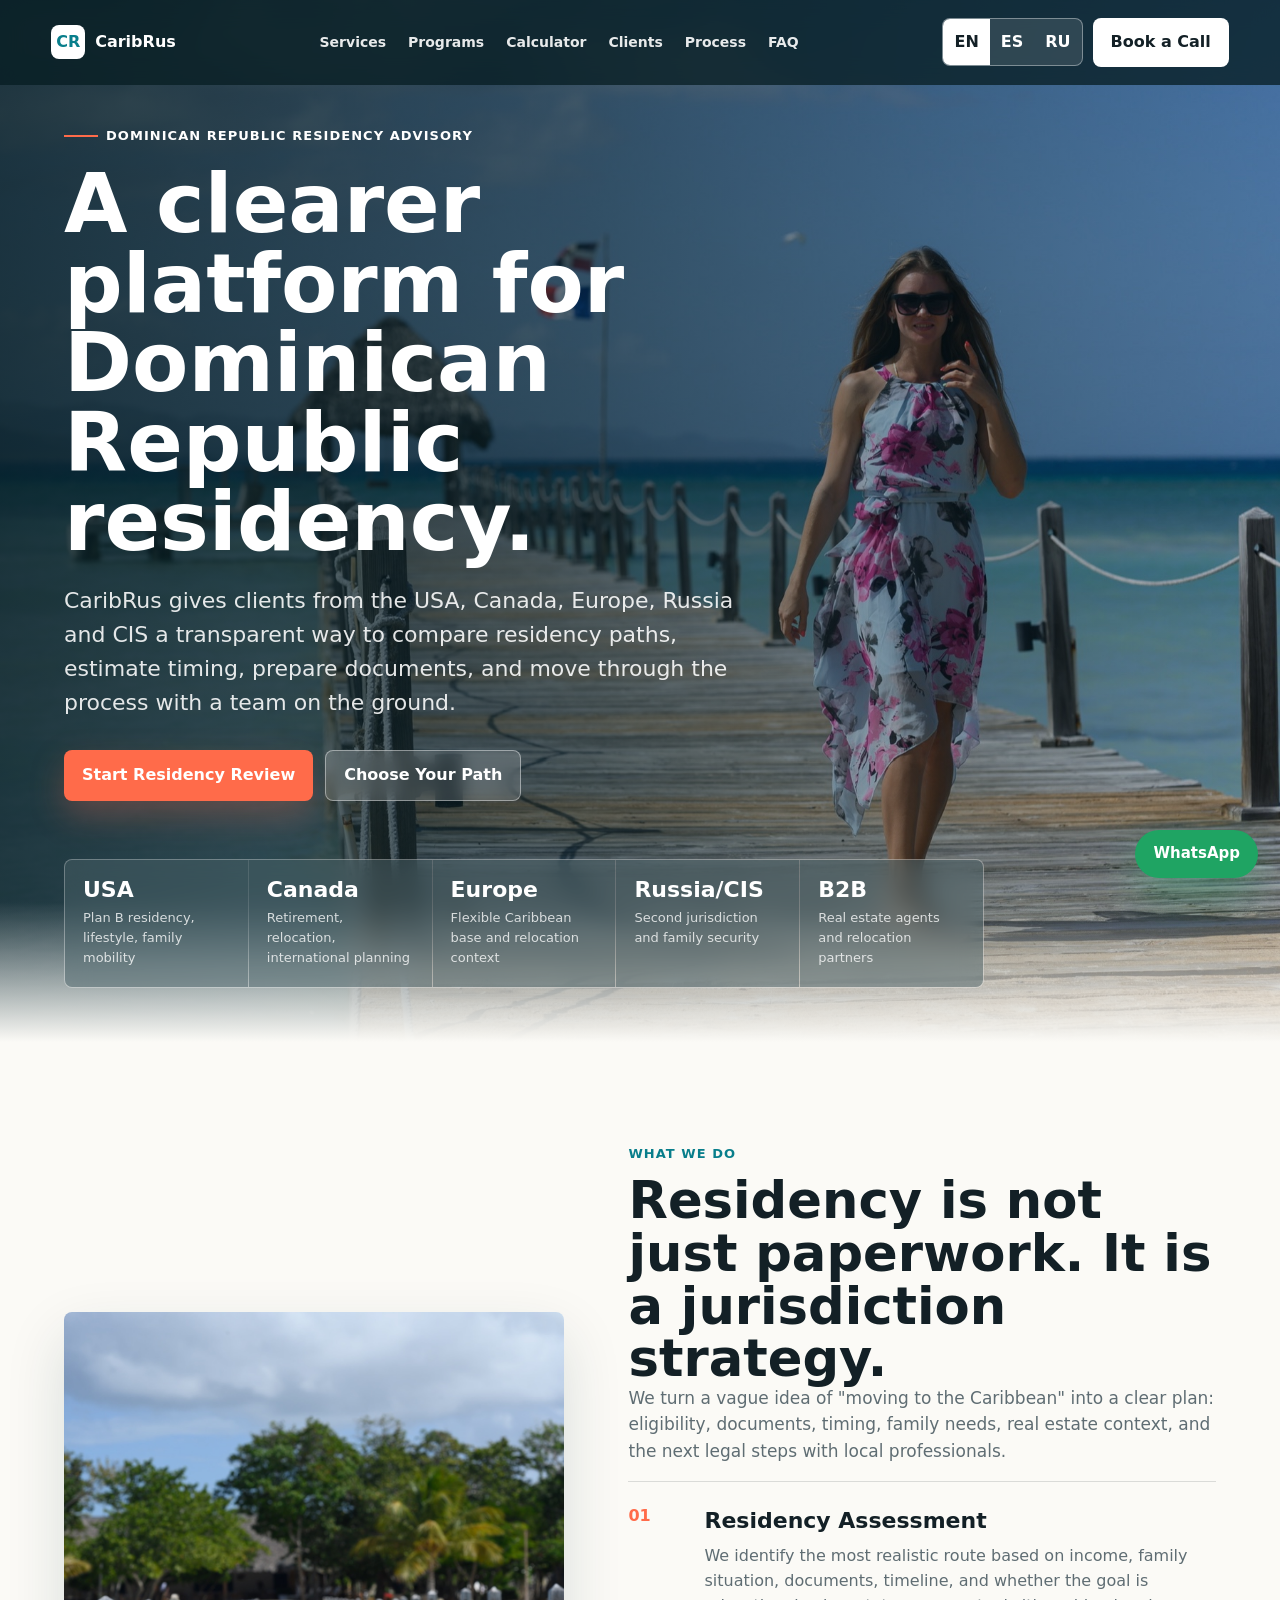
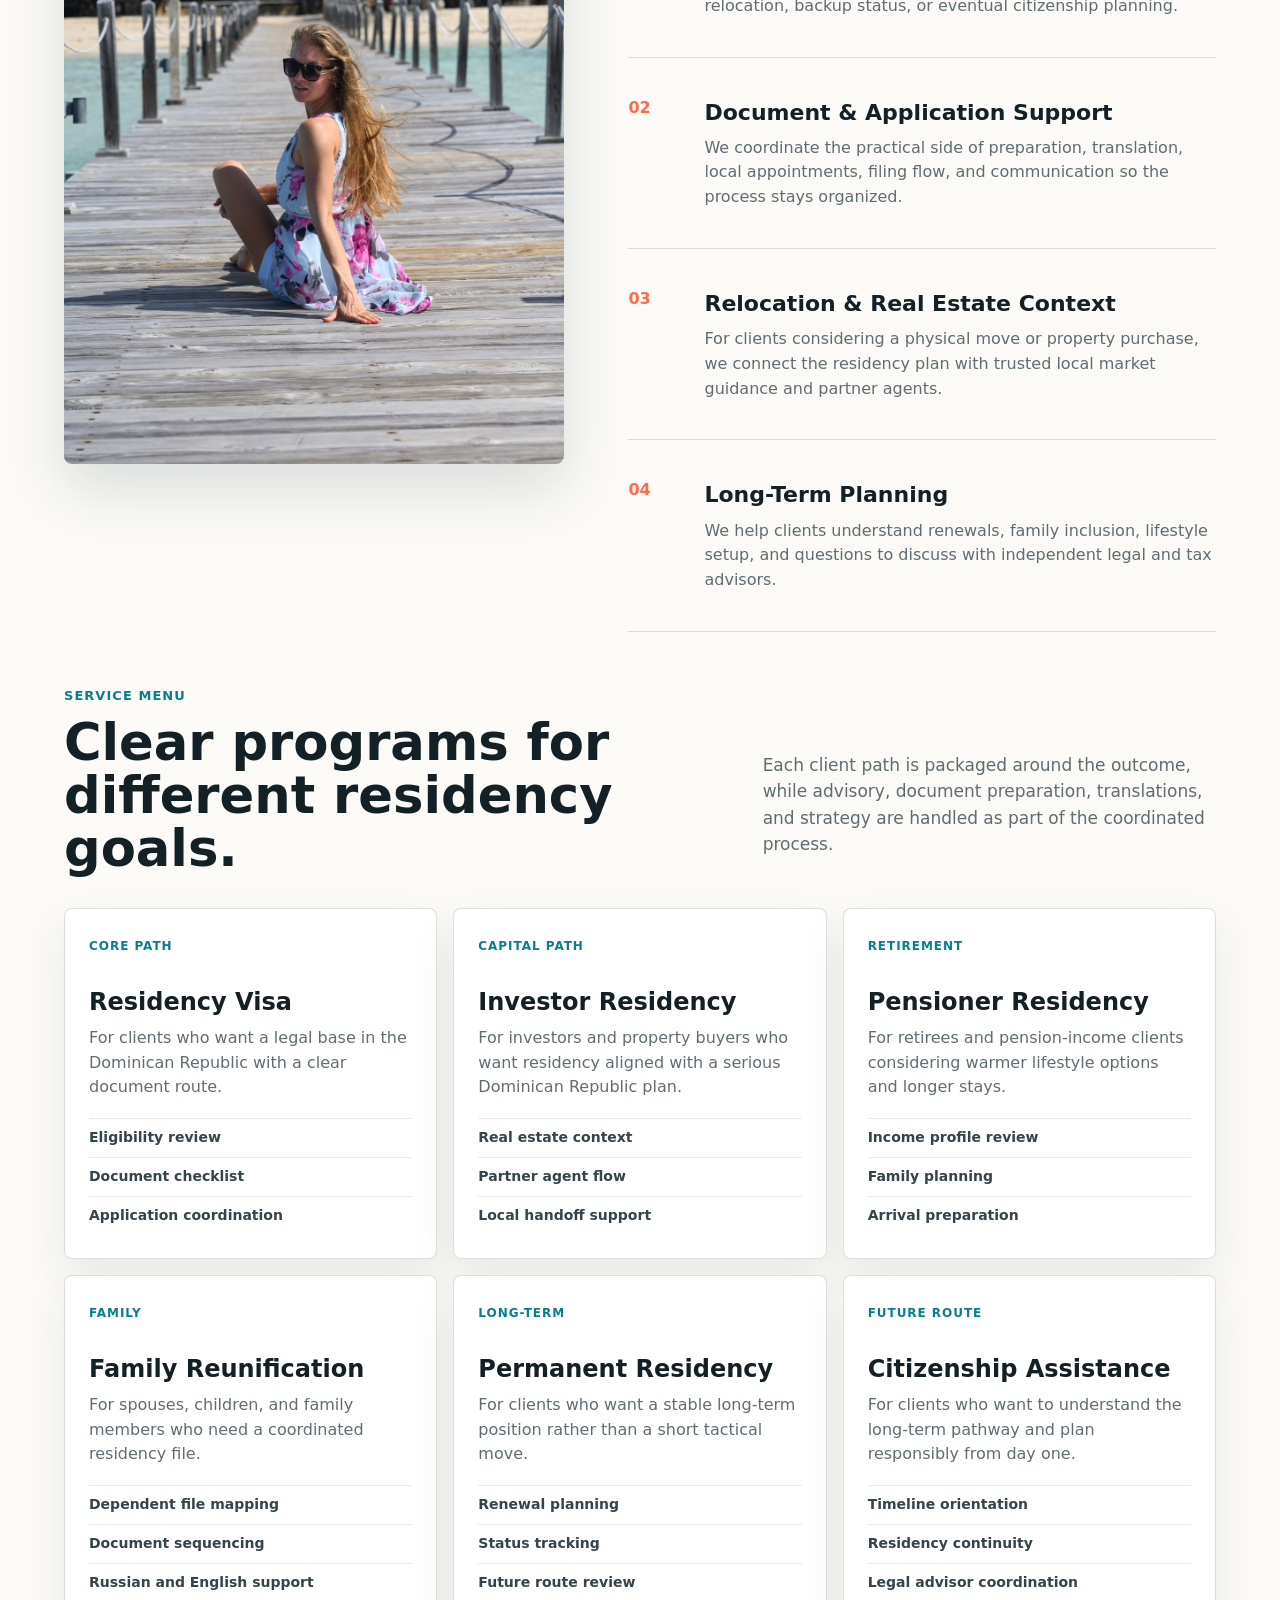
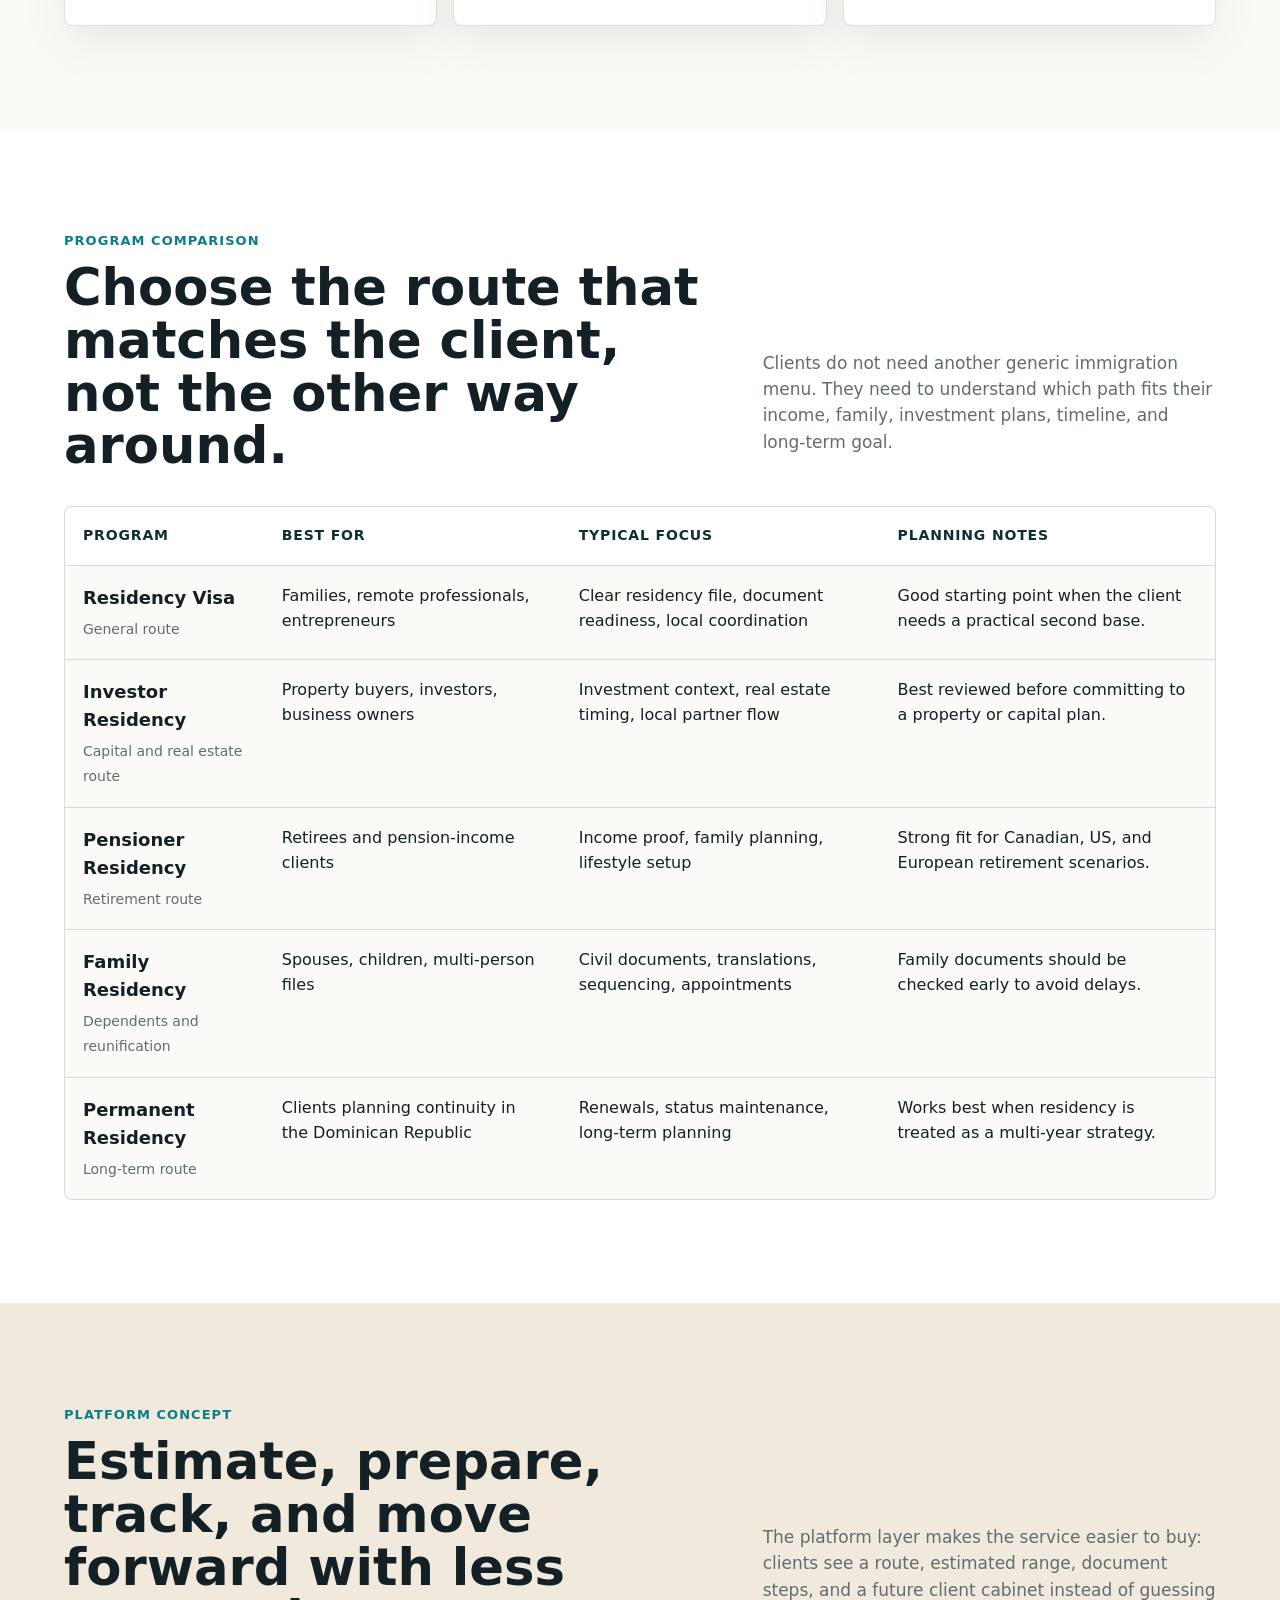
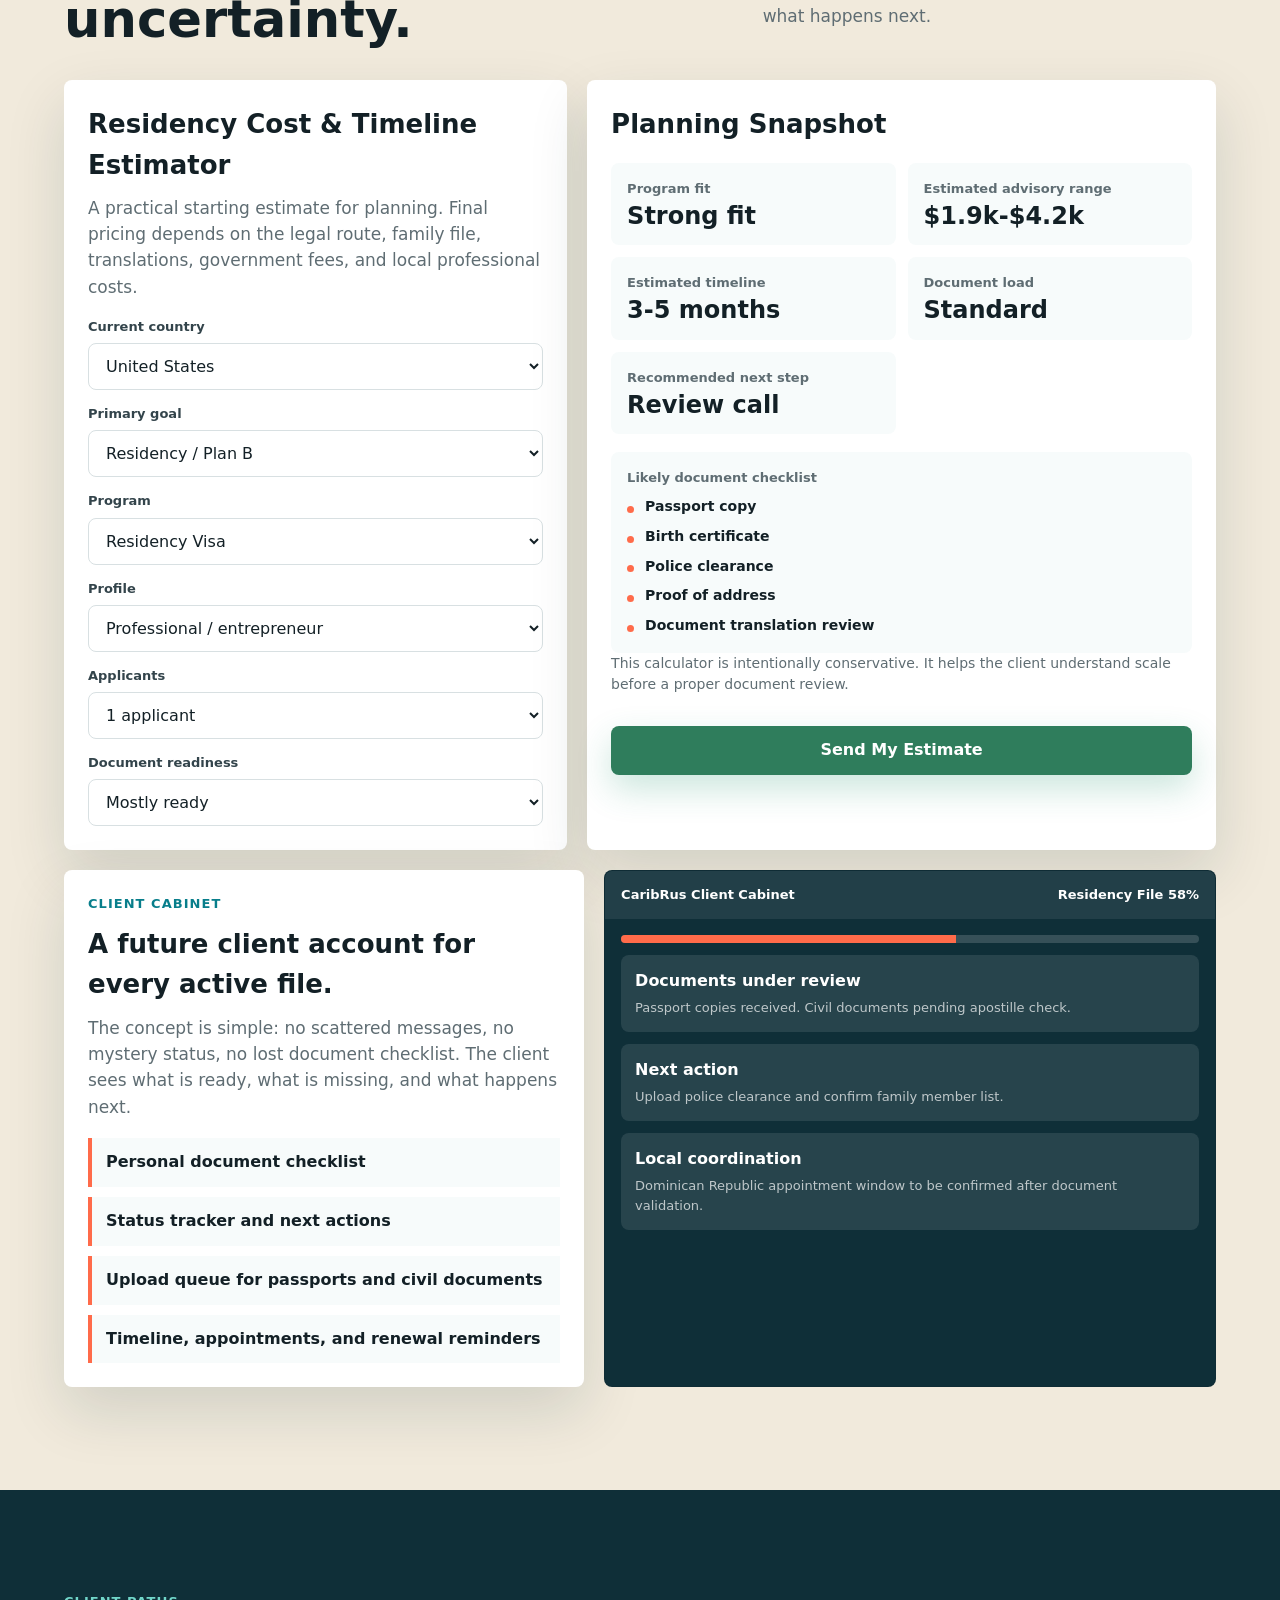
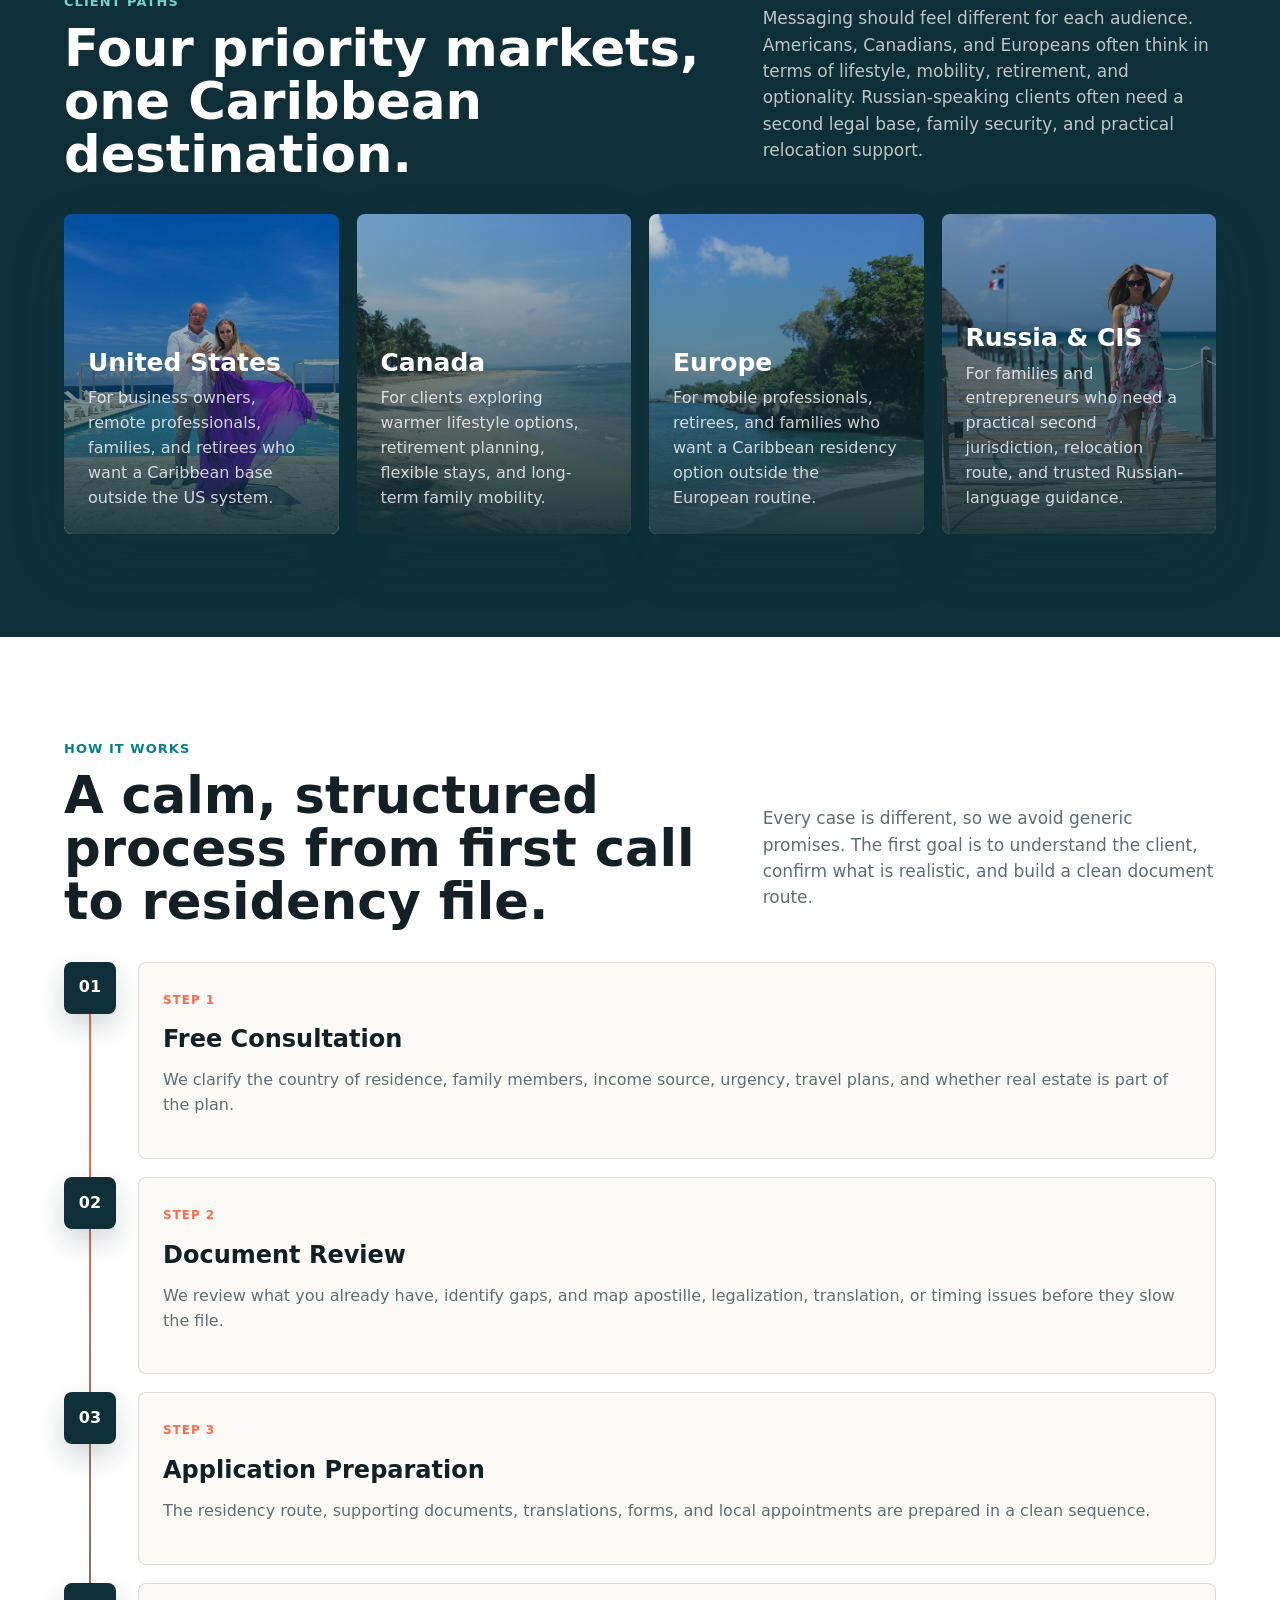
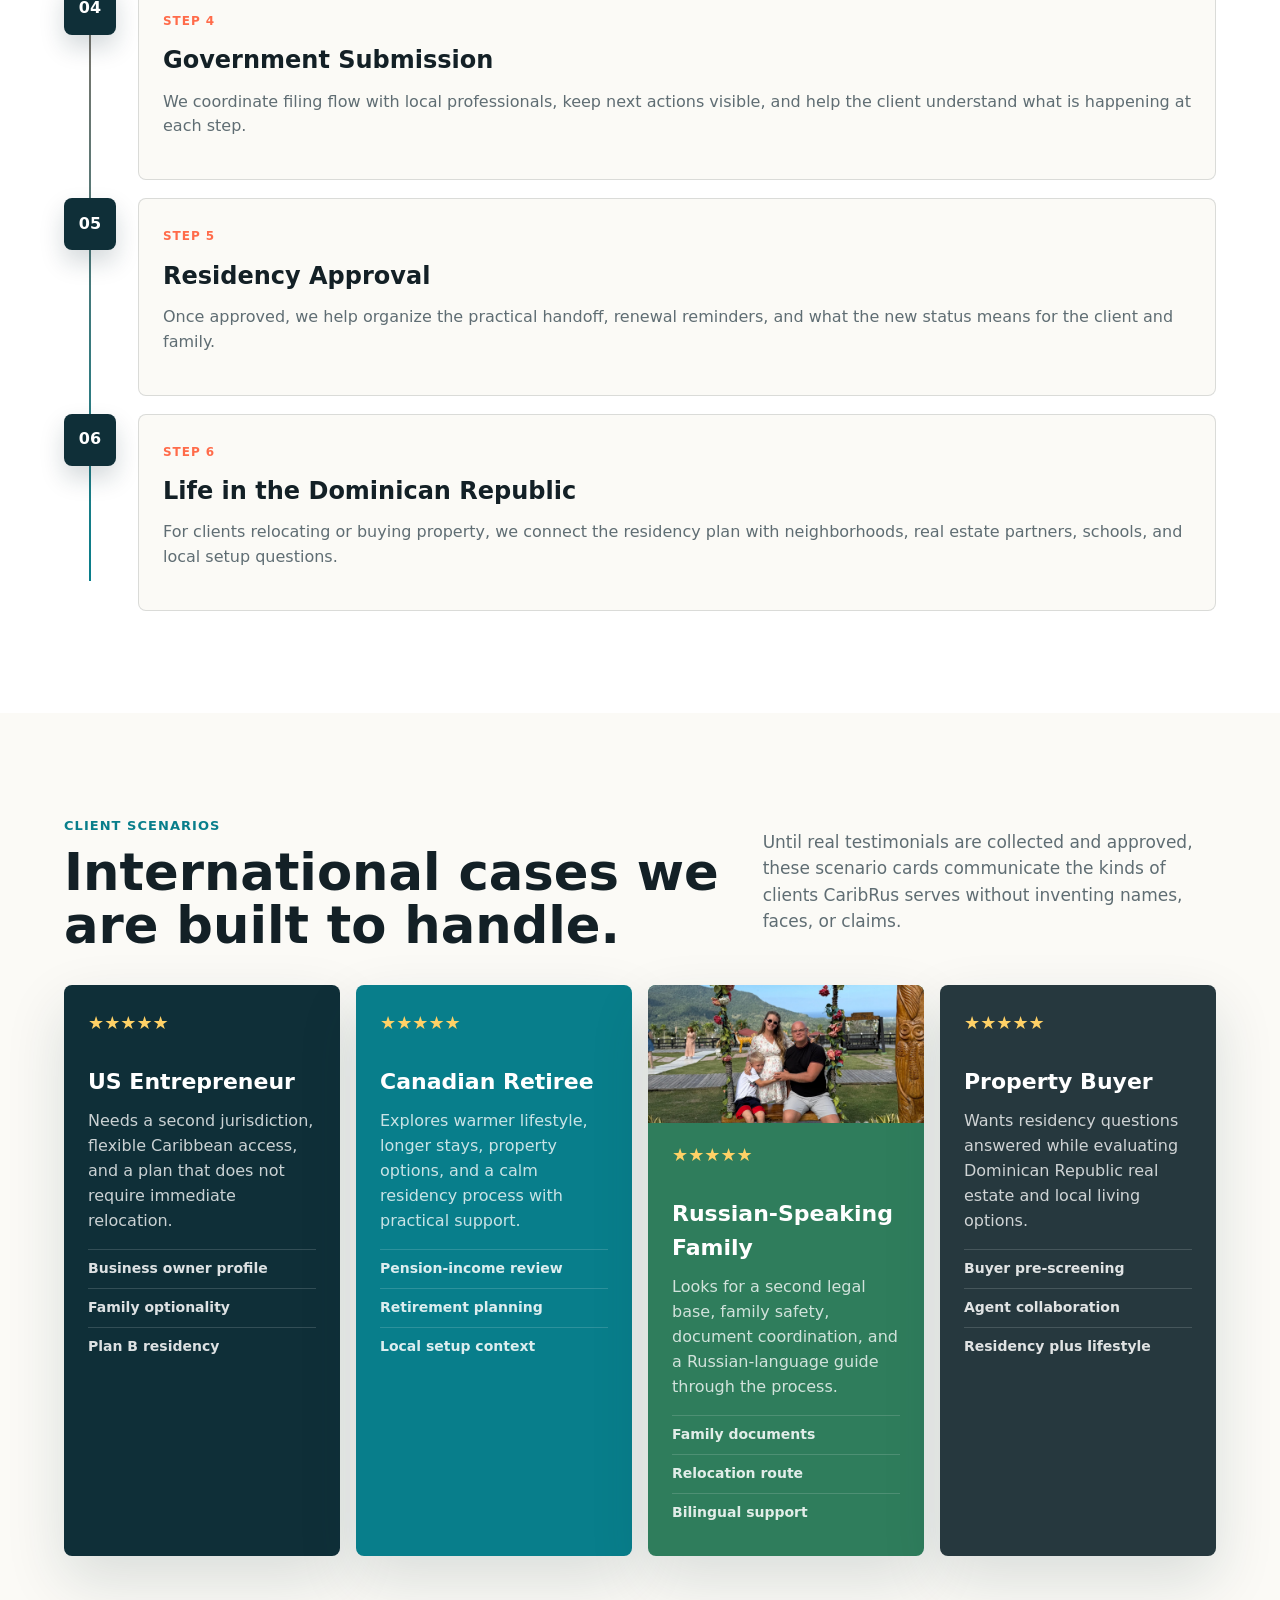
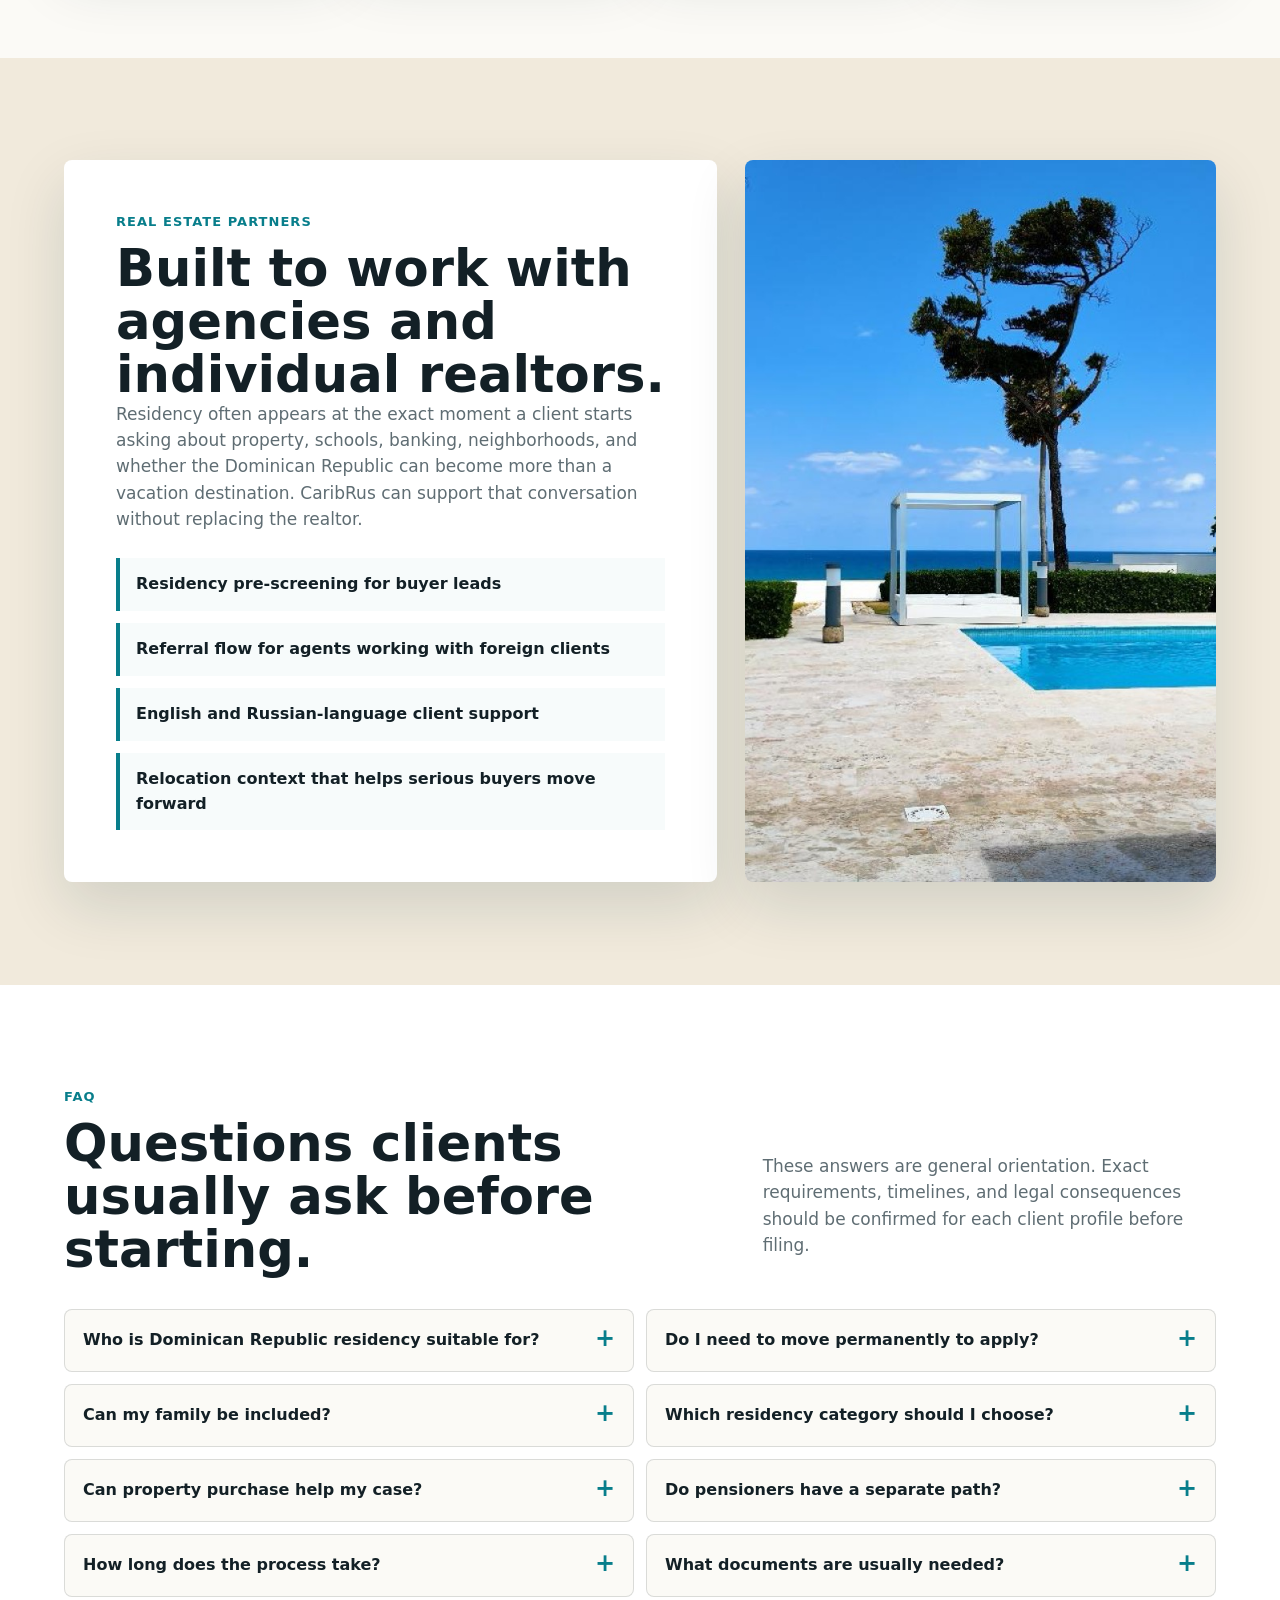
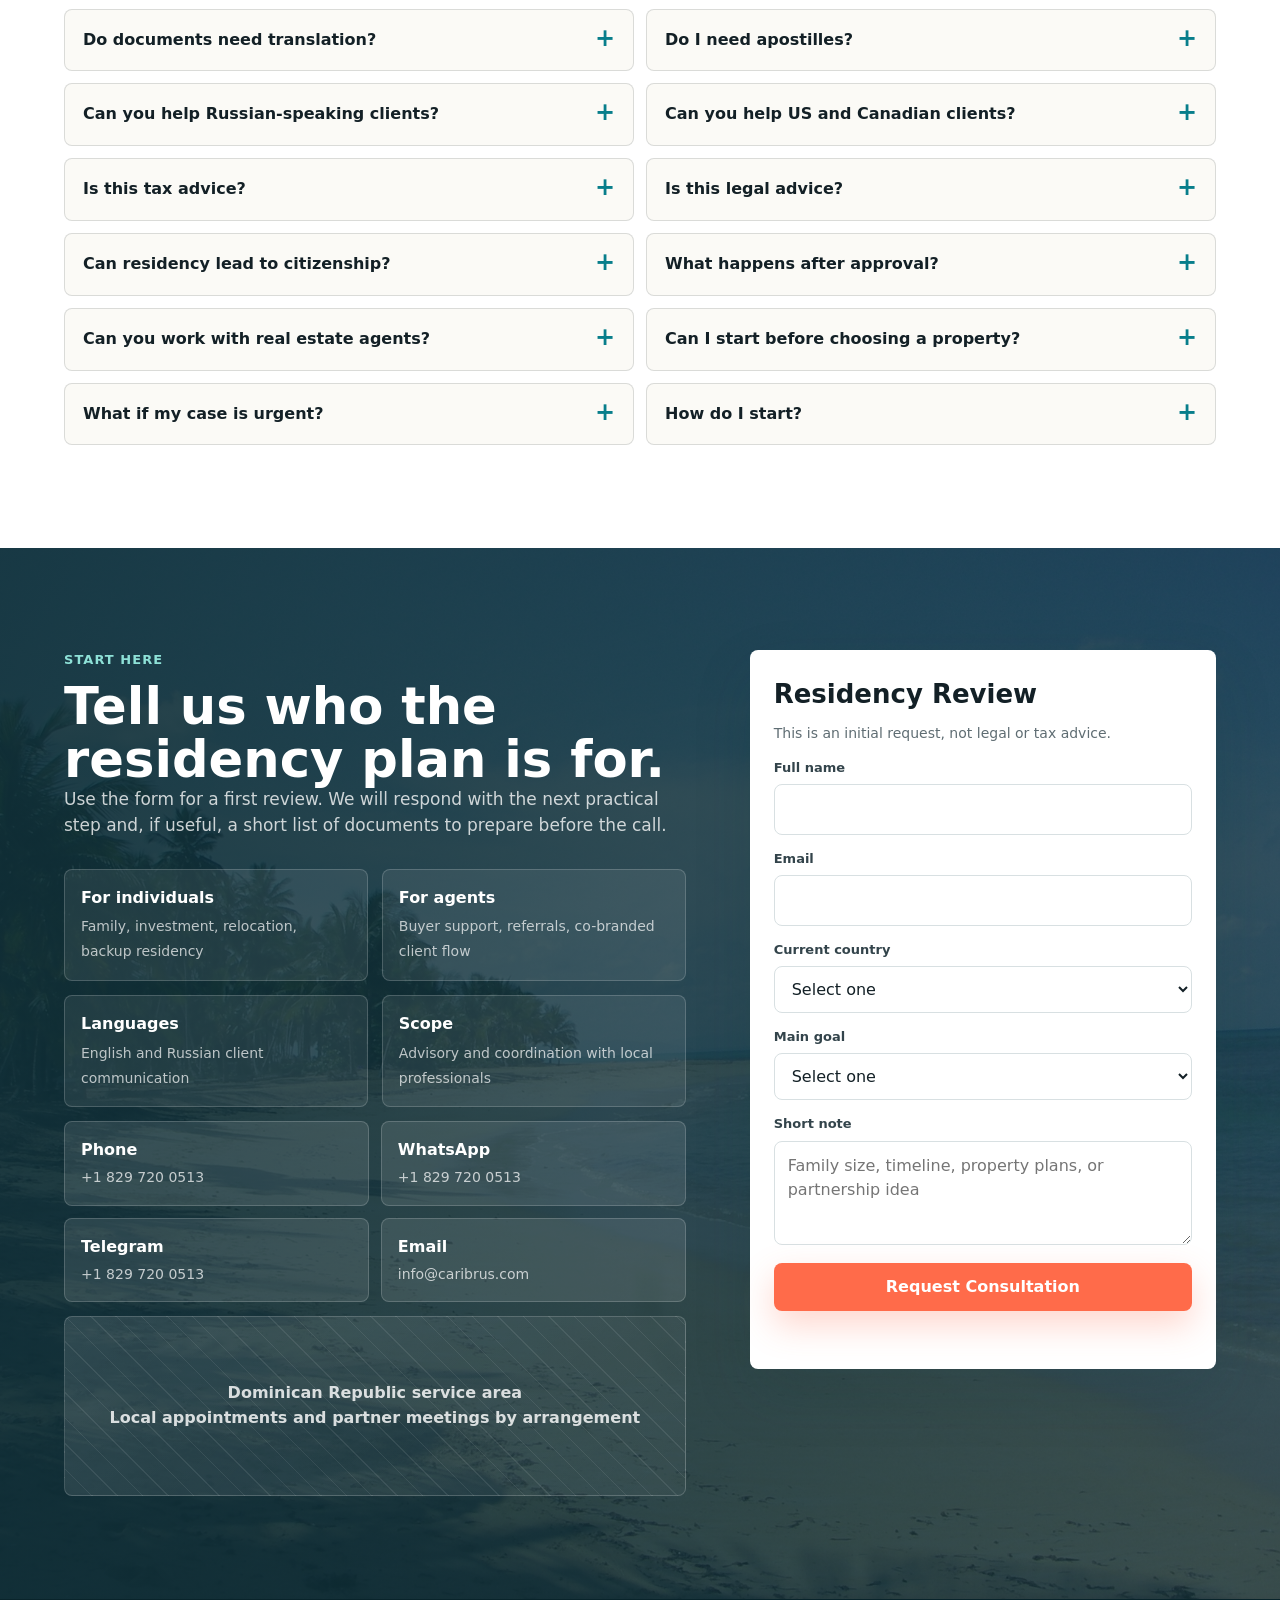
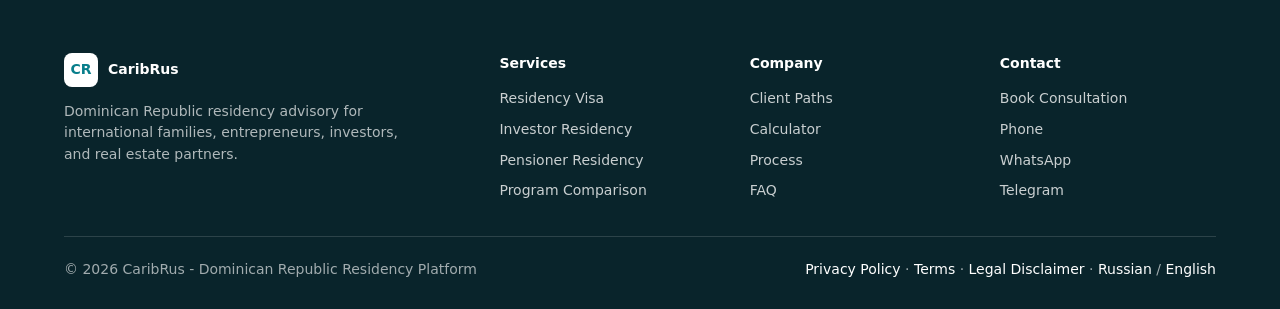
==== commit e975cda6: "Add files via upload" ====
--- a/index.html
+++ b/index.html
@@ -29,7 +29,7 @@
       "@id": "https://caribrus.com/#organization",
       "name": "CaribRus",
       "url": "https://caribrus.com/",
-      "email": "caribrus@list.ru",
+      "email": "info@caribrus.com",
       "telephone": "+18297200513",
       "logo": "https://caribrus.com/favicon.svg",
       "sameAs": [
@@ -2053,9 +2053,9 @@
             <strong>Telegram</strong>
             <span>+1 829 720 0513</span>
           </a>
-          <a class="contact-method" href="mailto:caribrus@list.ru">
+          <a class="contact-method" href="mailto:info@caribrus.com">
             <strong>Email</strong>
-            <span>caribrus@list.ru</span>
+            <span>info@caribrus.com</span>
           </a>
         </div>
         <div class="map-placeholder">
@@ -2165,7 +2165,7 @@
 </footer>
 
 <script>
-const endpoint = "https://script.google.com/macros/s/AKfycbxQYevxZ2rJ-dlI6xZowS4FIhc8KiWCSacoVeGp_ckTGVLo61G0nkPYlQndpJJzOWl-lg/exec";
+const endpoint = "https://script.google.com/macros/s/AKfycbx_rxzc9GX8KWD7UrQD3ig6__T43Y15kx7B-E8ReOI3d_yaSHuWRvrdzjoiXuxM39mTAg/exec";
 
 const ruText = {
   "Services": "Услуги",
@@ -2936,7 +2936,7 @@
     saveLeadBackup(payload);
     const message = buildLeadMessage(payload);
     const whatsappUrl = "https://wa.me/18297200513?text=" + encodeURIComponent(message);
-    const emailUrl = "mailto:caribrus@list.ru?subject=" + encodeURIComponent("CaribRus residency review request") + "&body=" + encodeURIComponent(message);
+    const emailUrl = "mailto:info@caribrus.com?subject=" + encodeURIComponent("CaribRus residency review request") + "&body=" + encodeURIComponent(message);
     note.innerHTML = `Connection issue. Your request is saved in this browser.<br><a href="${whatsappUrl}" target="_blank" rel="noopener">Send via WhatsApp</a><a href="${emailUrl}">Email request</a>`;
   }
 });
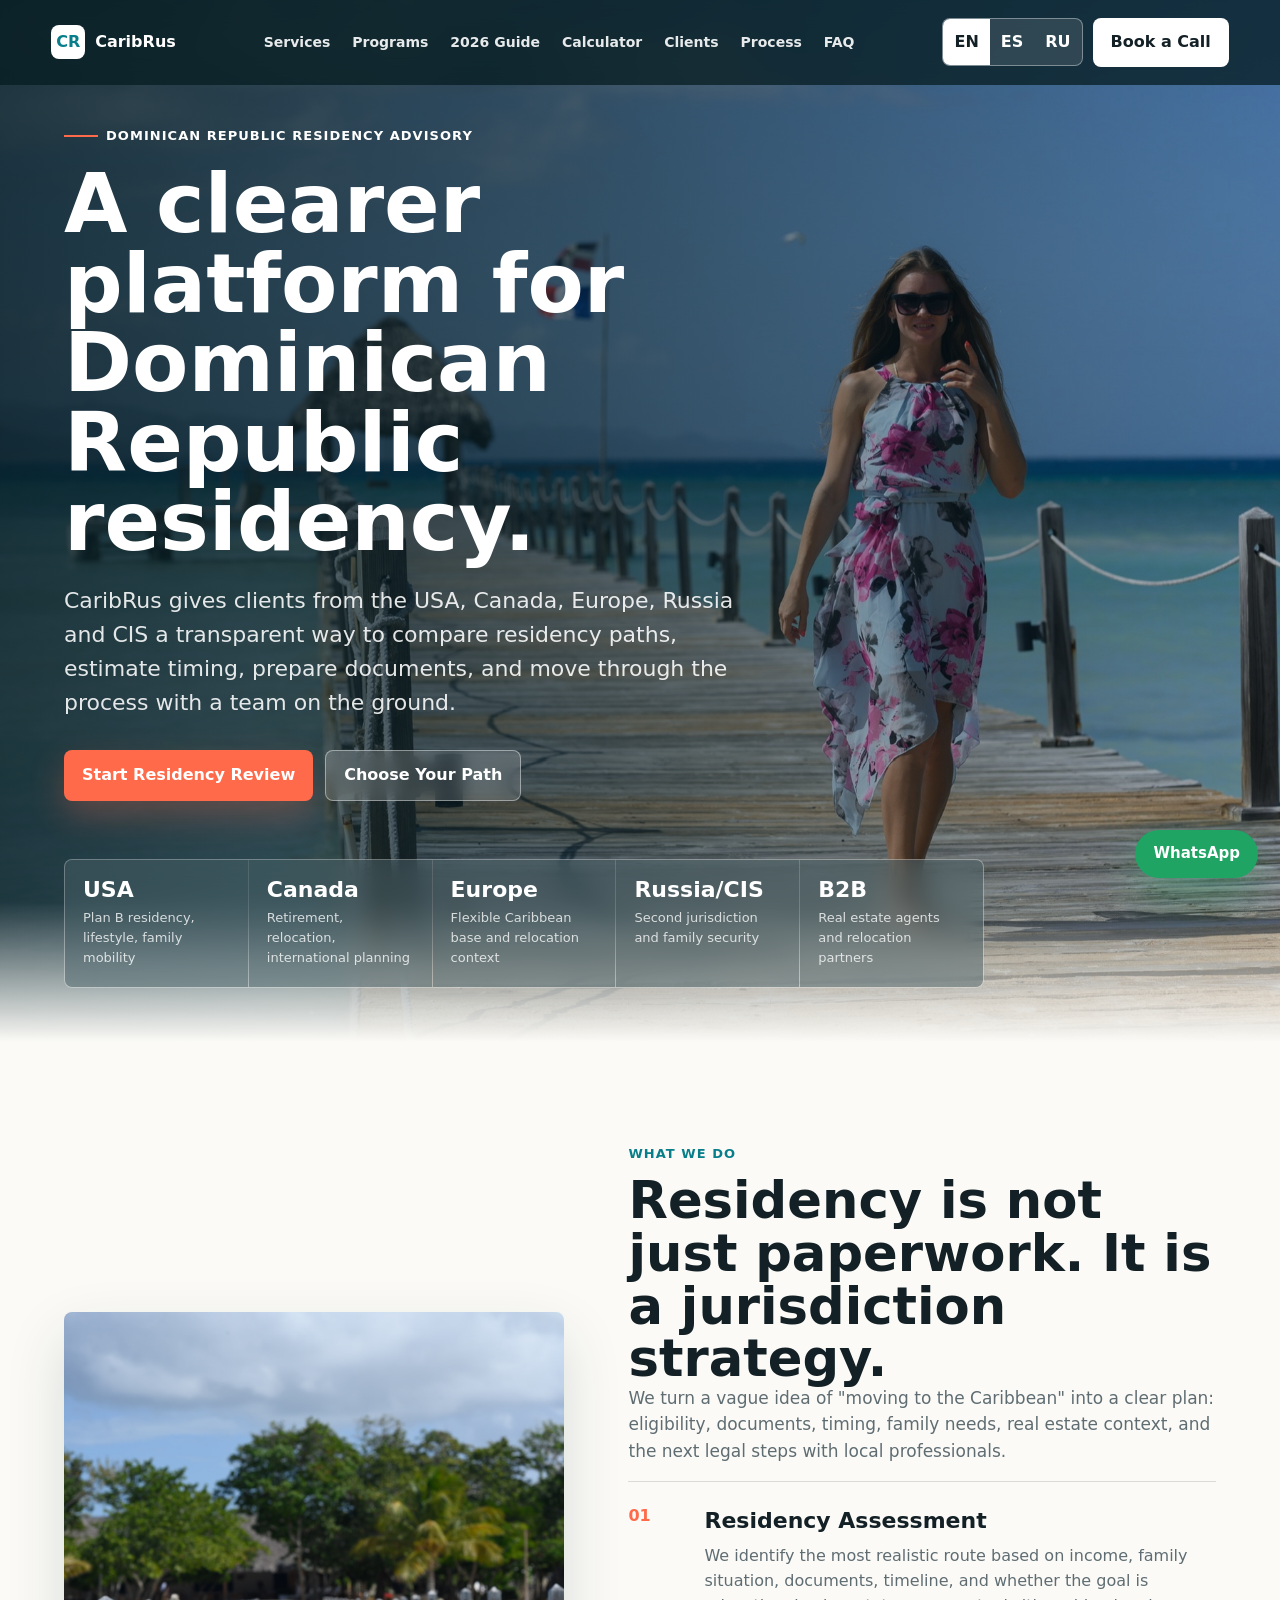
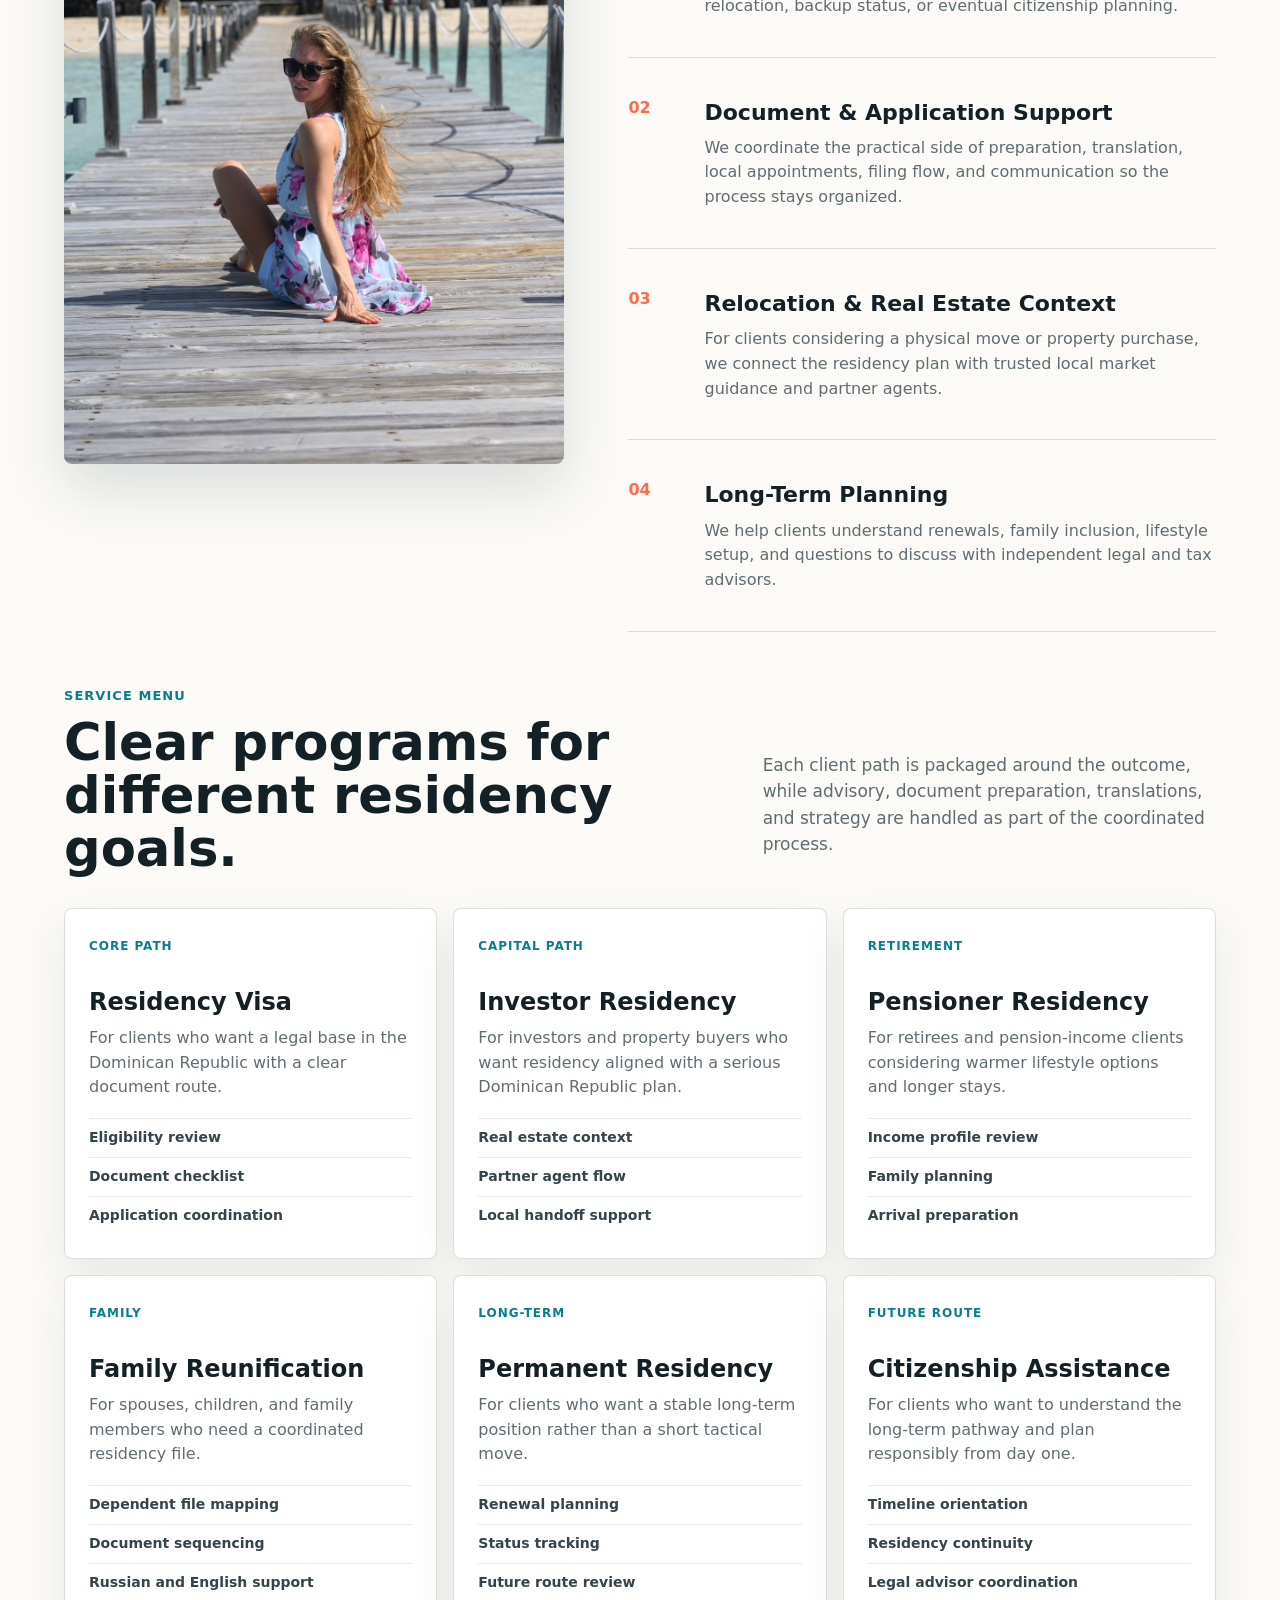
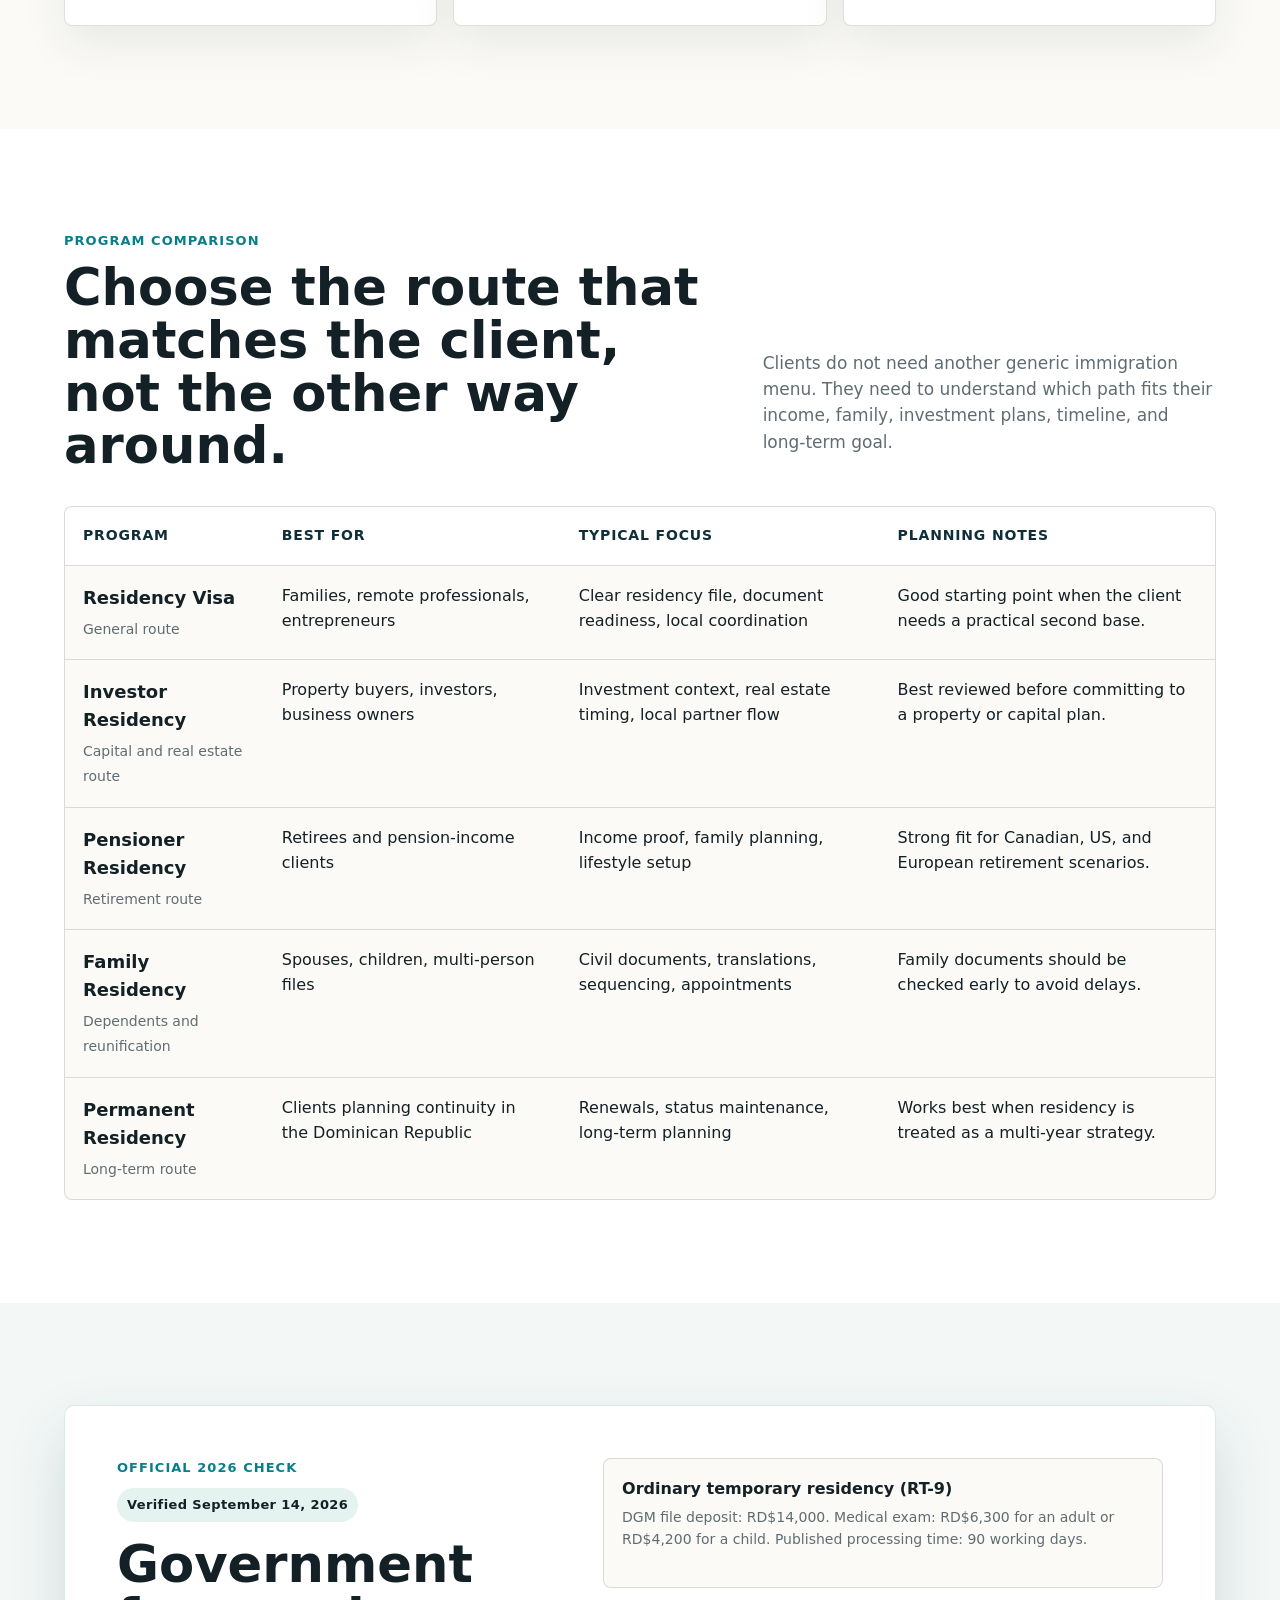
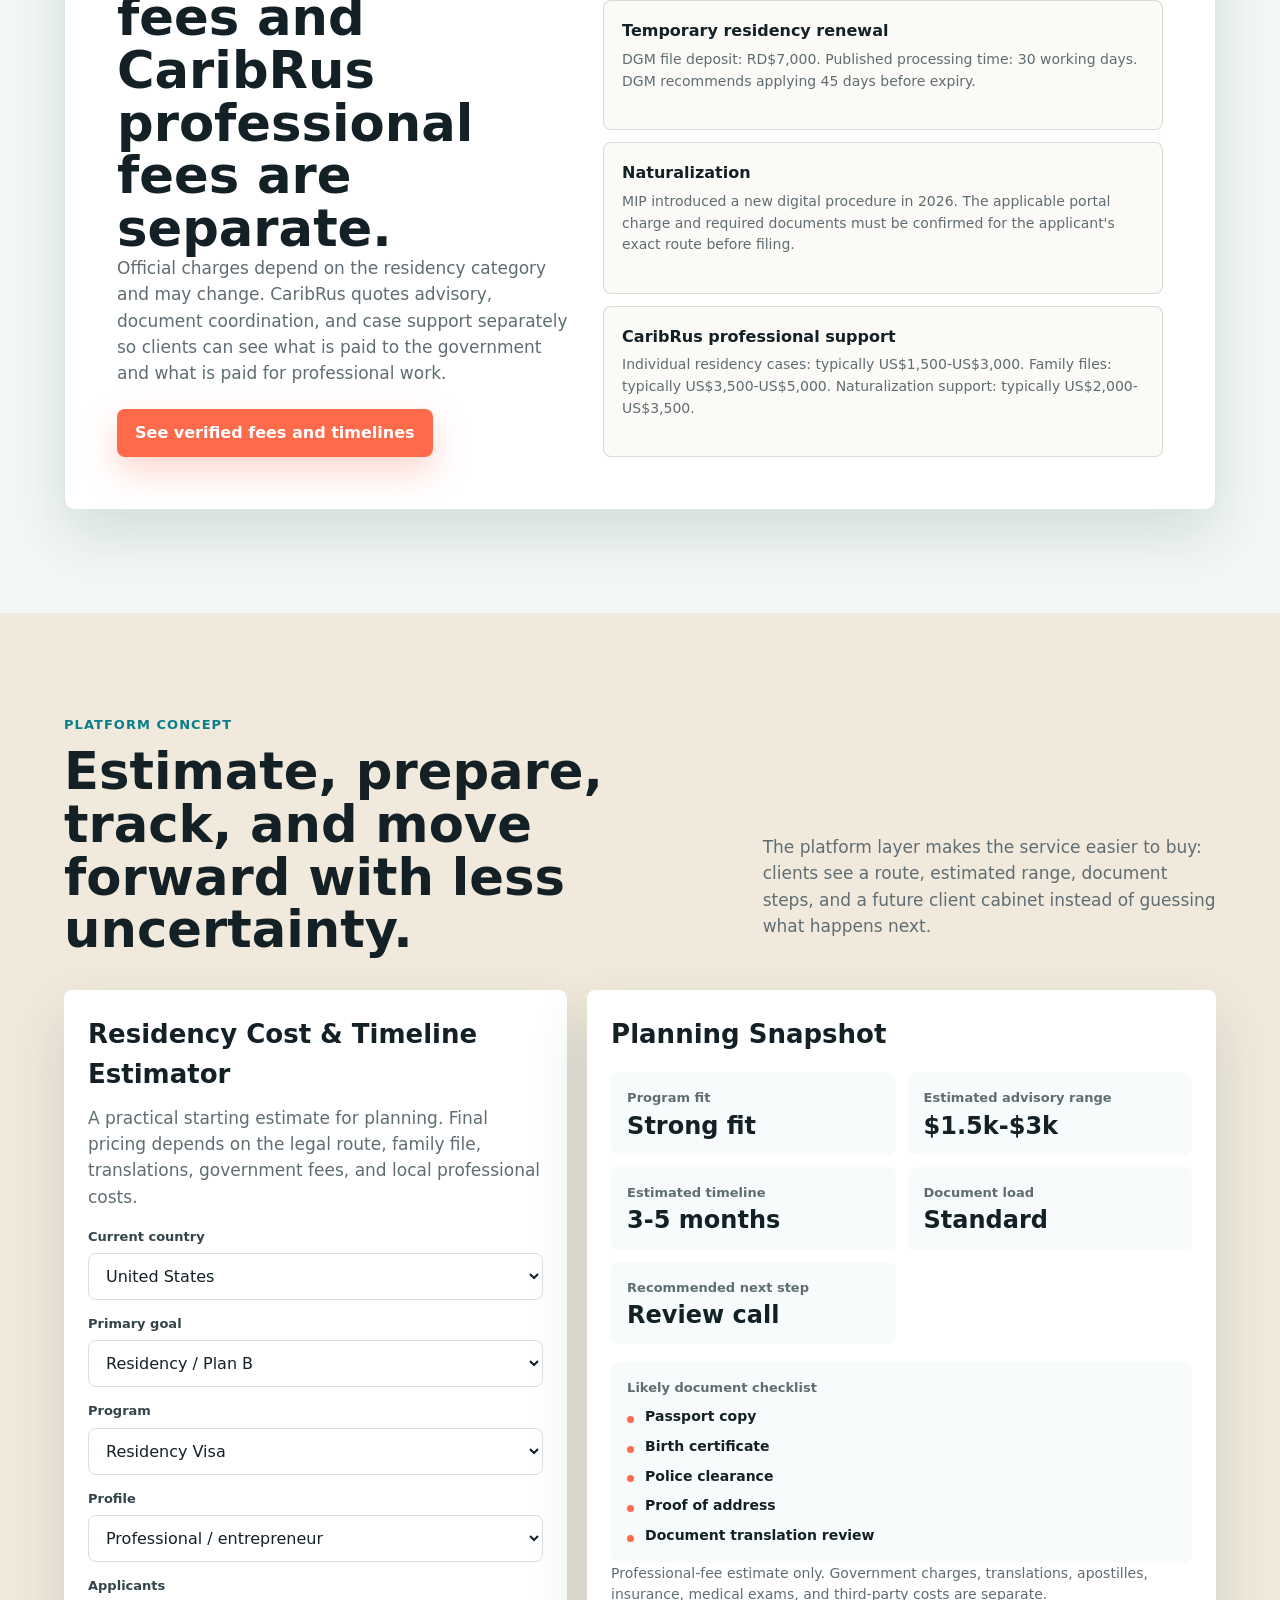
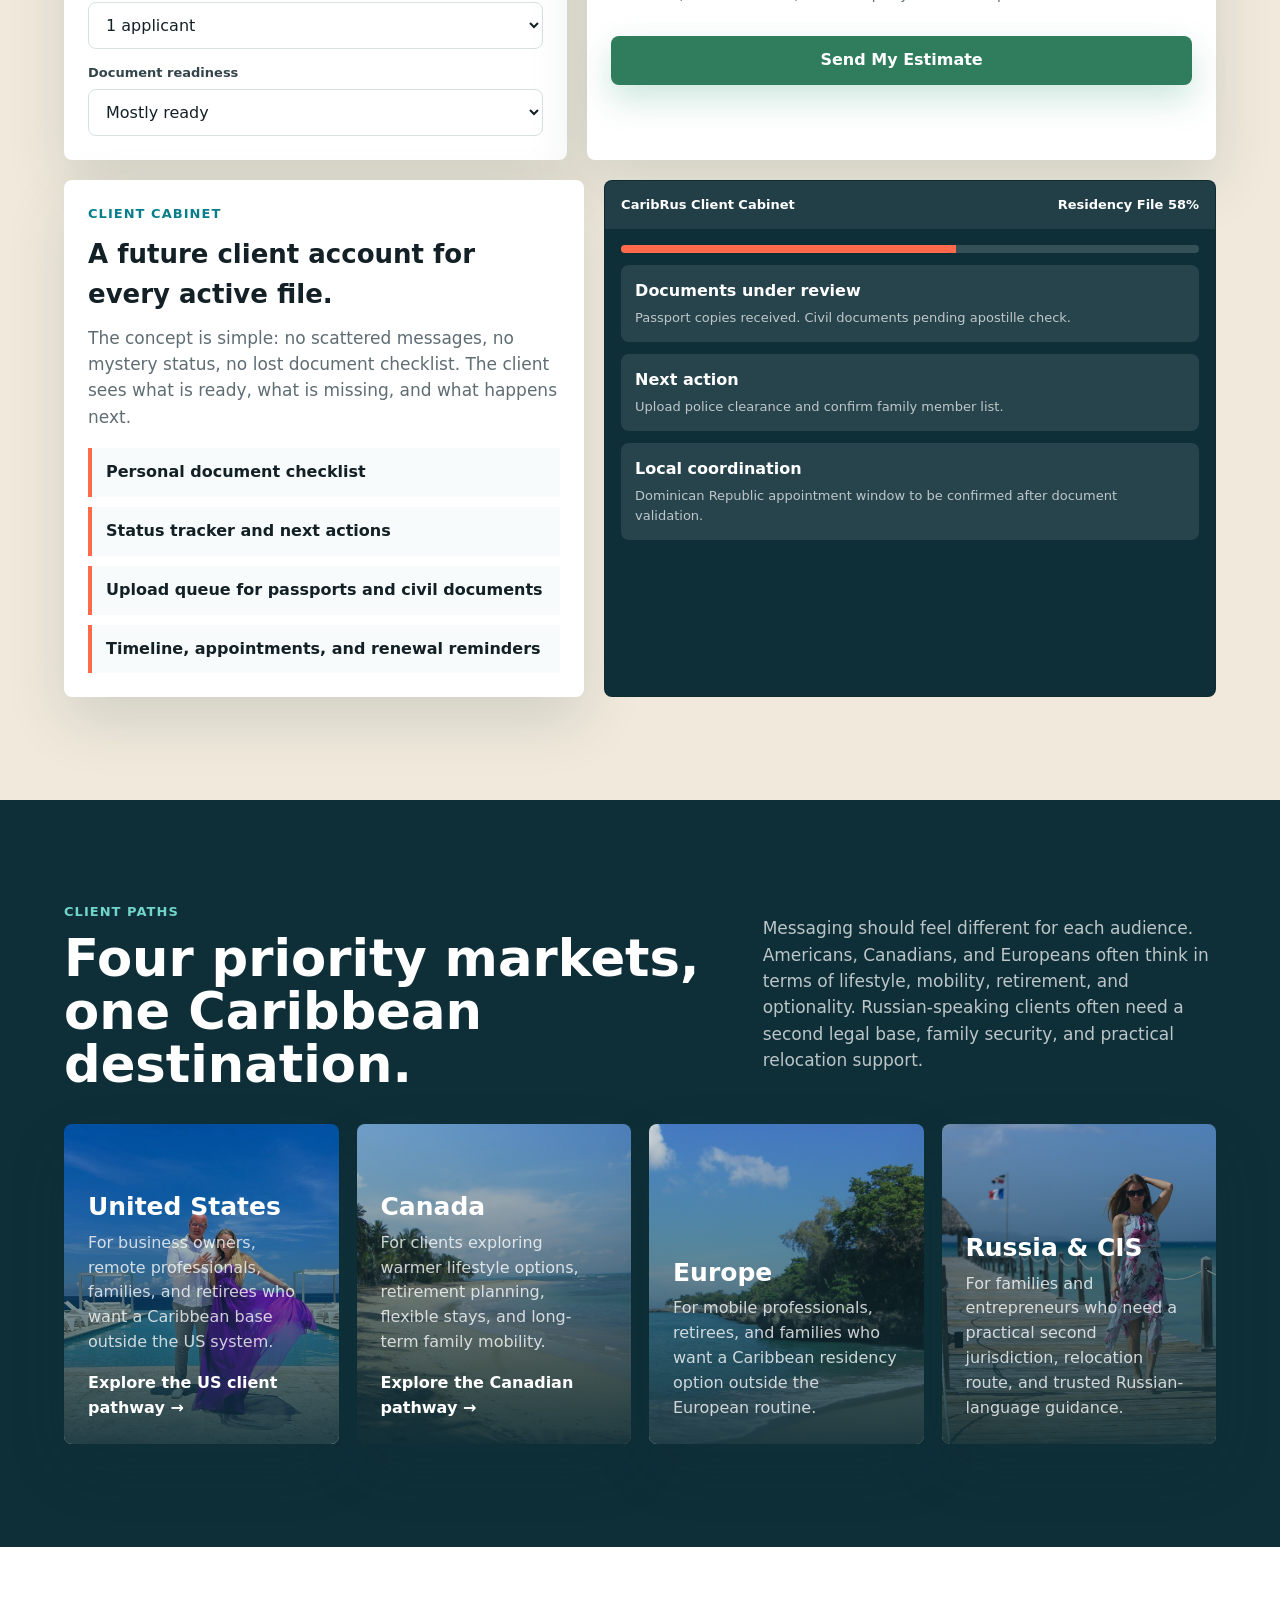
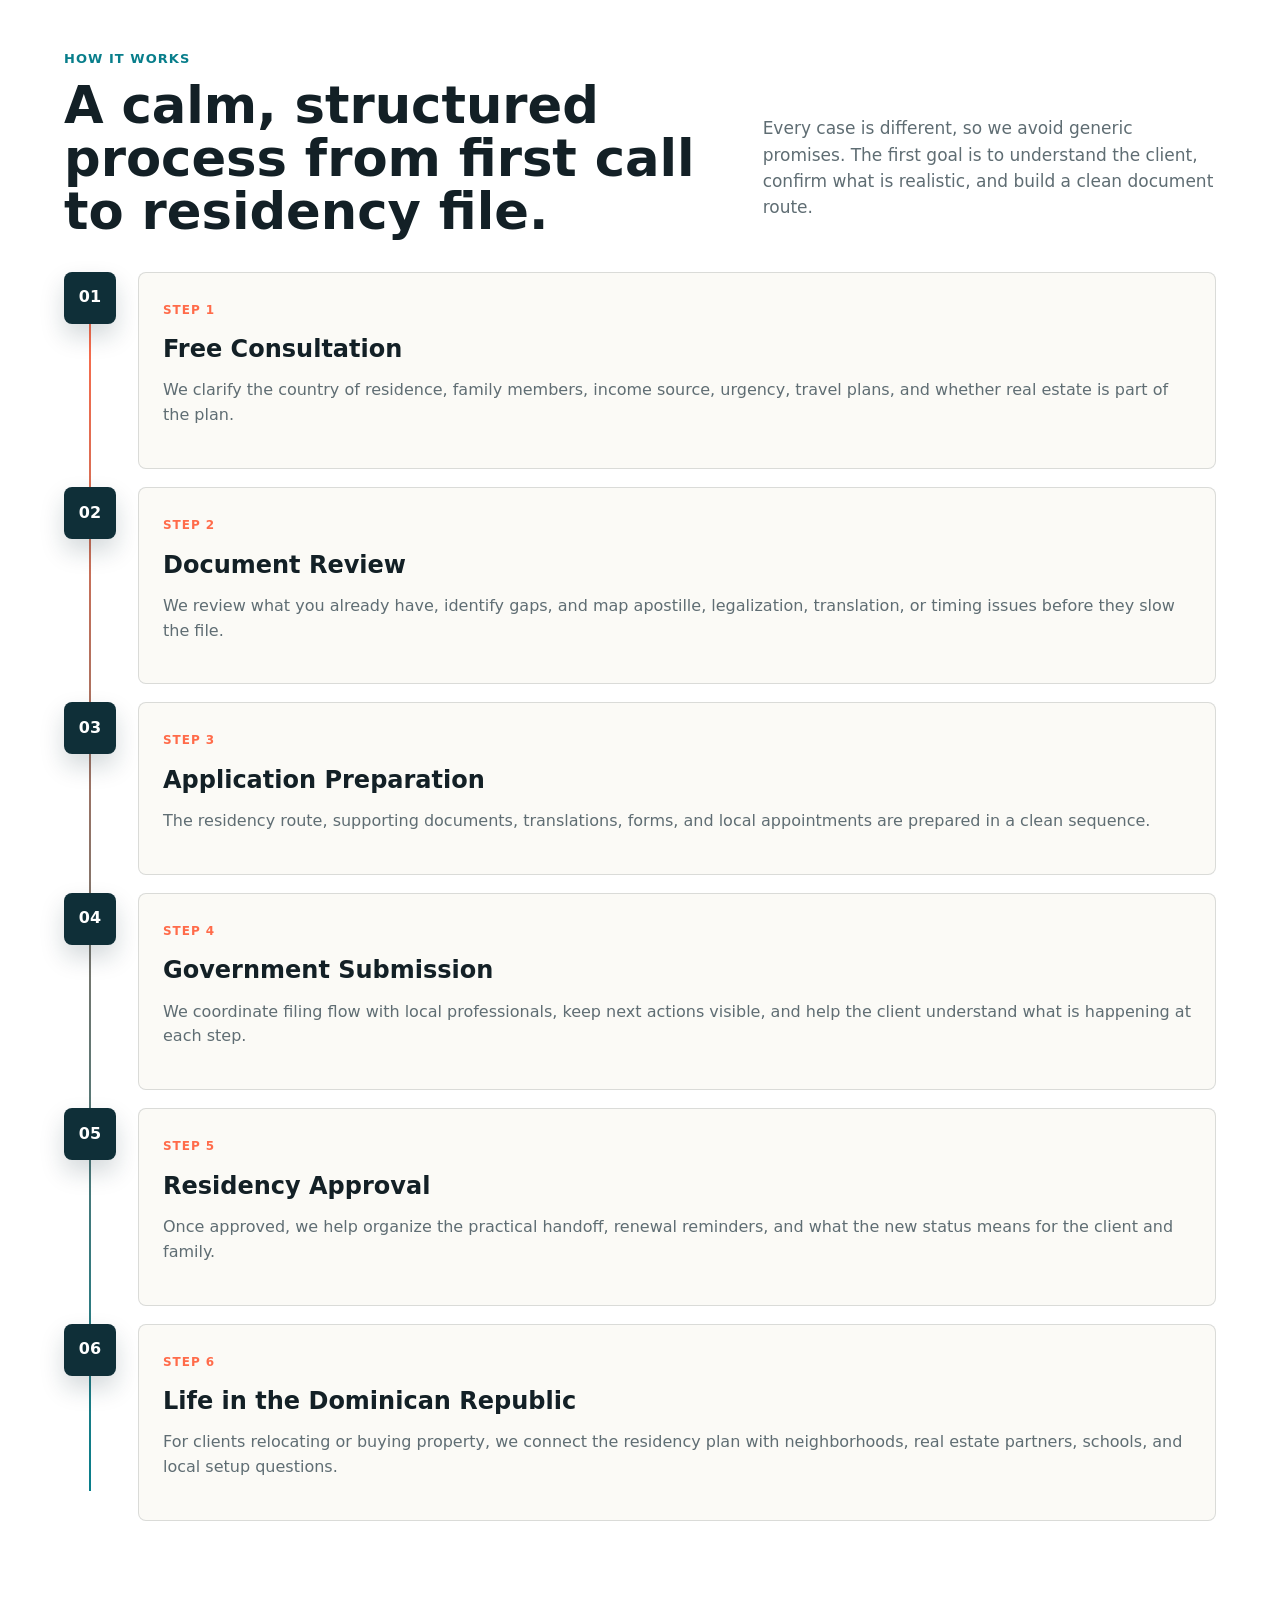
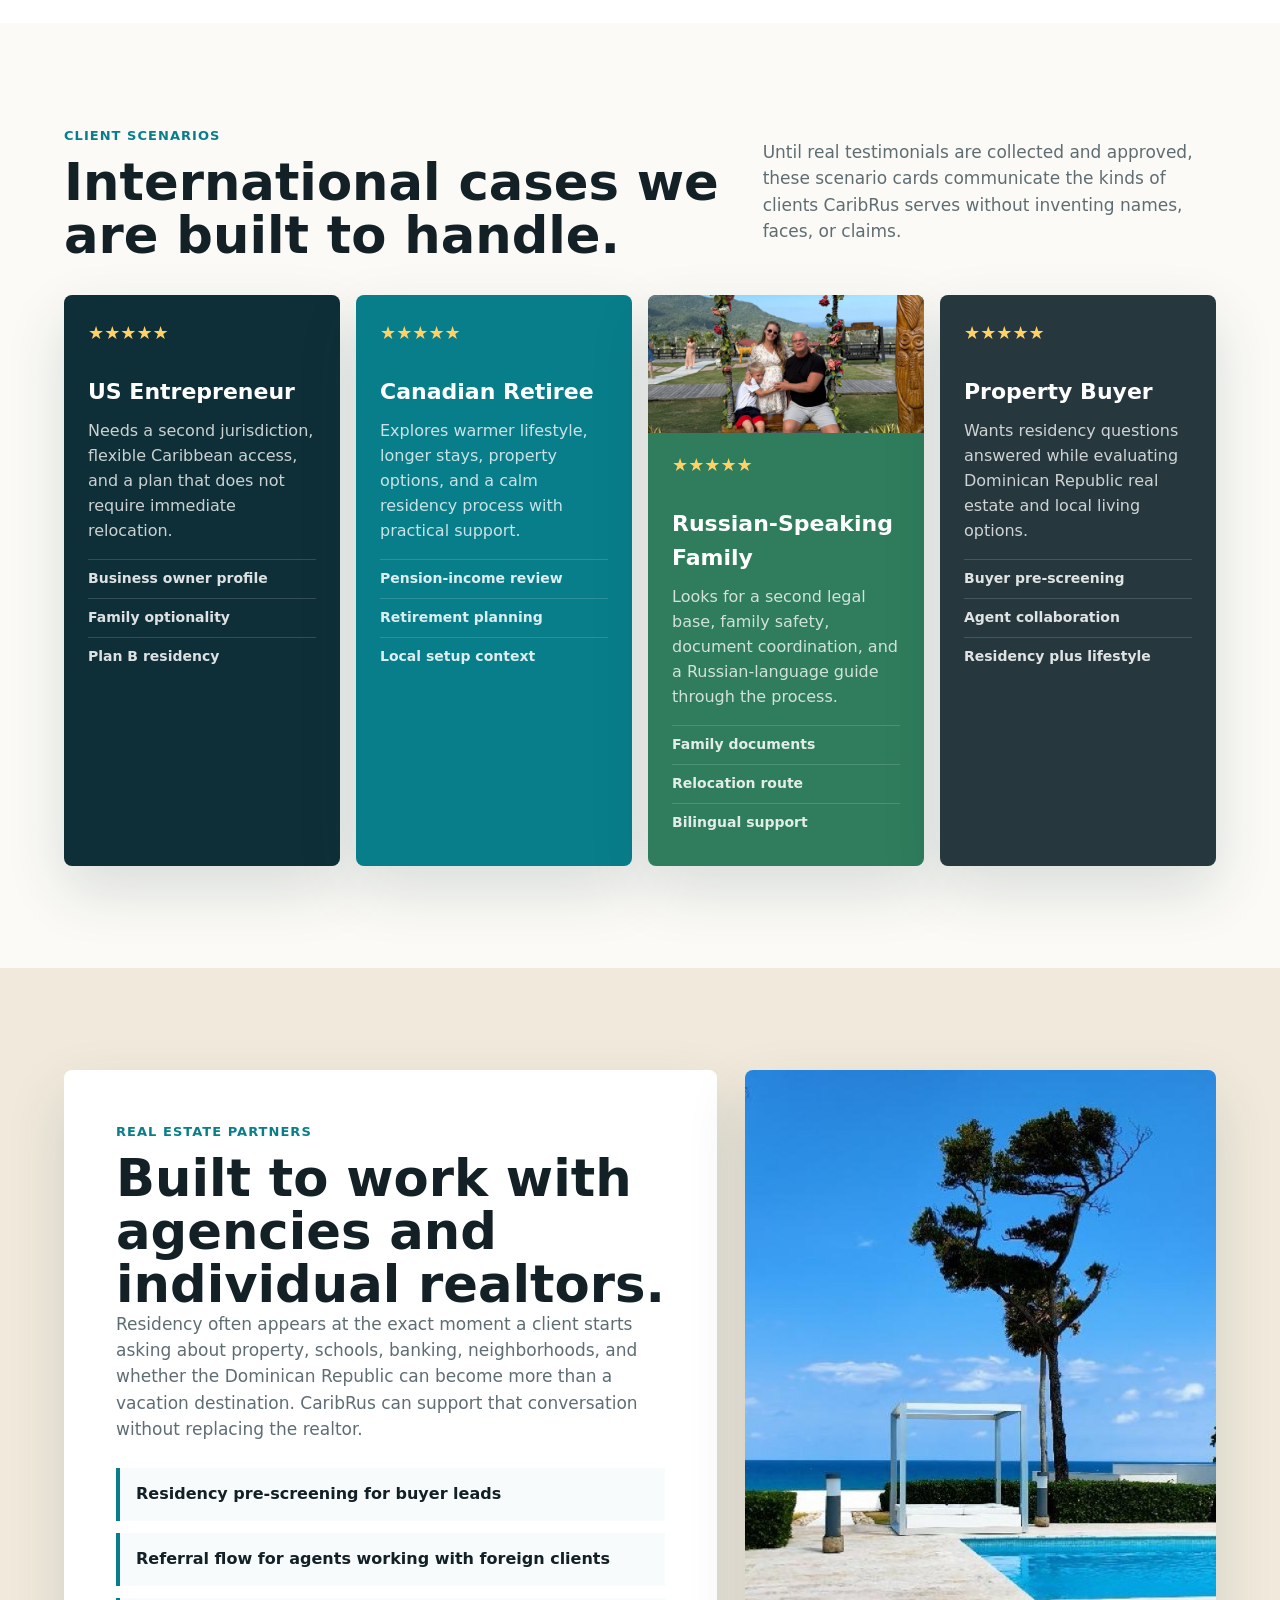
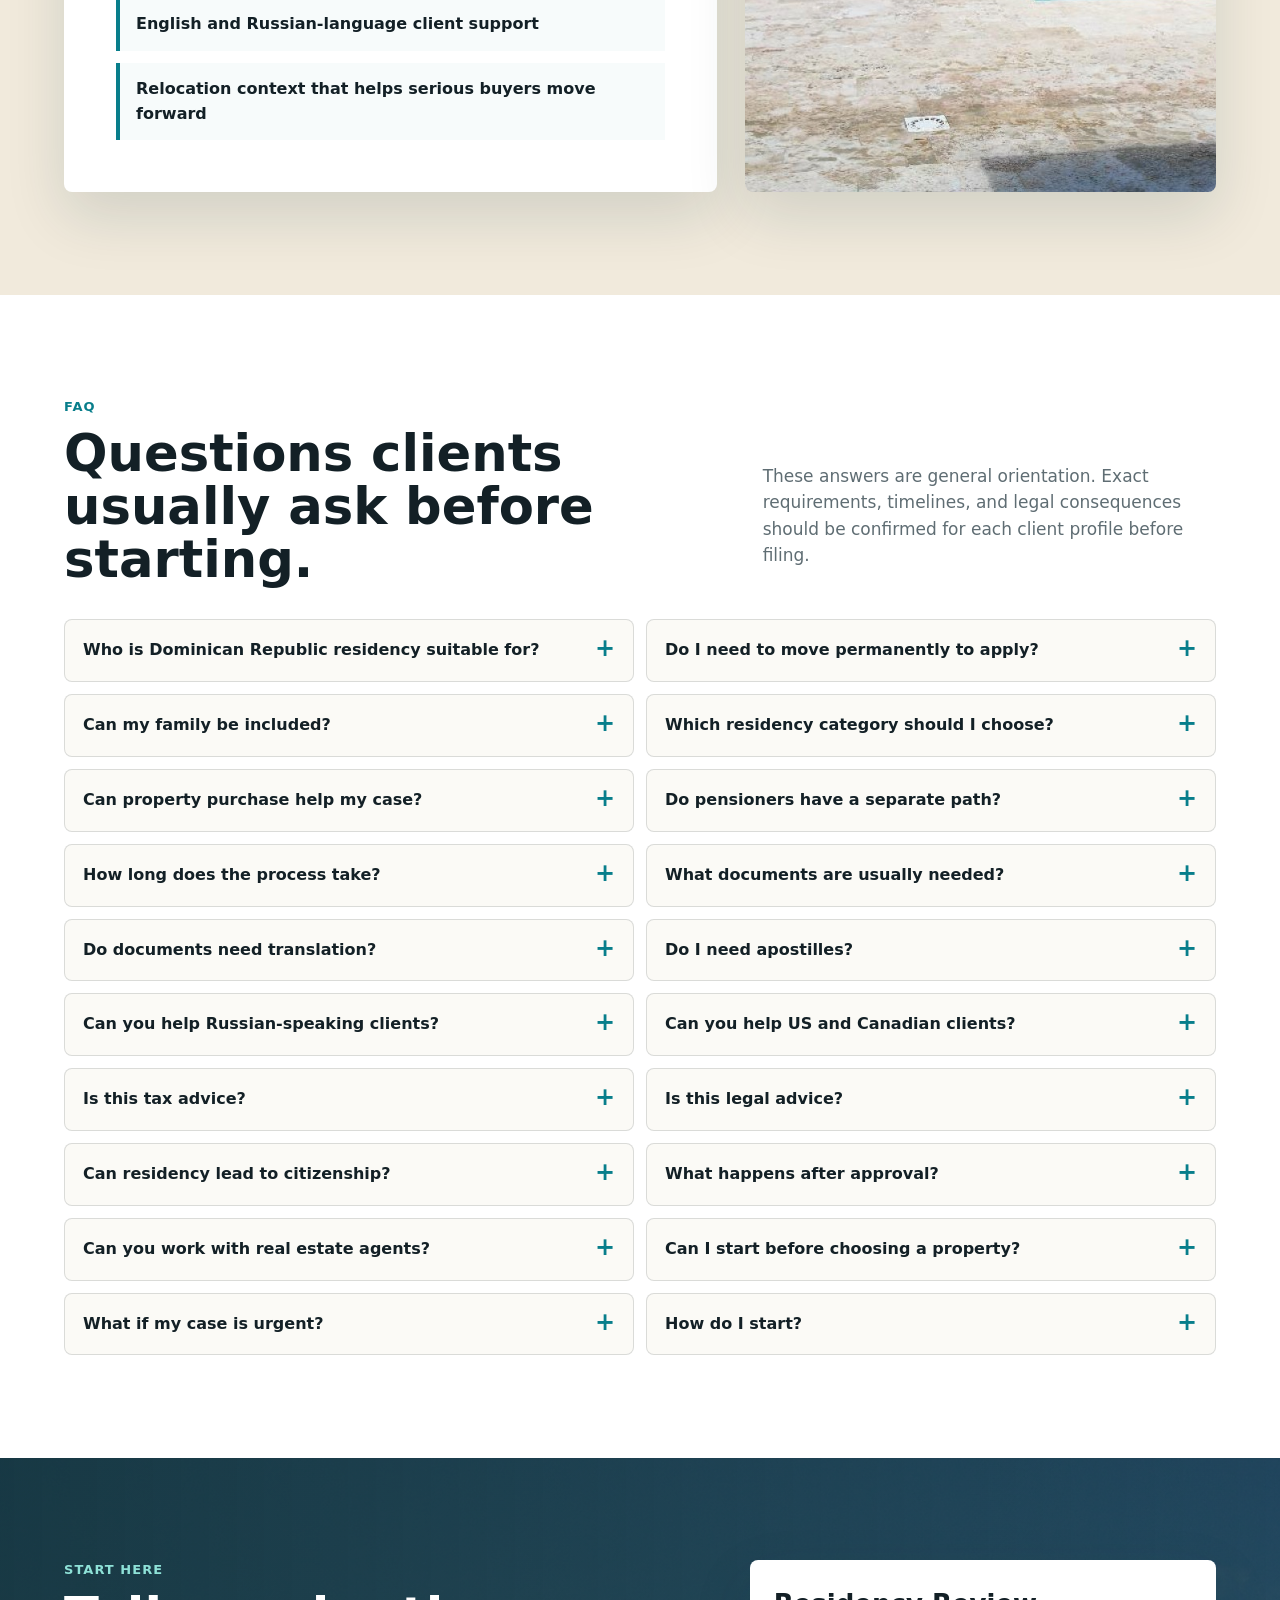
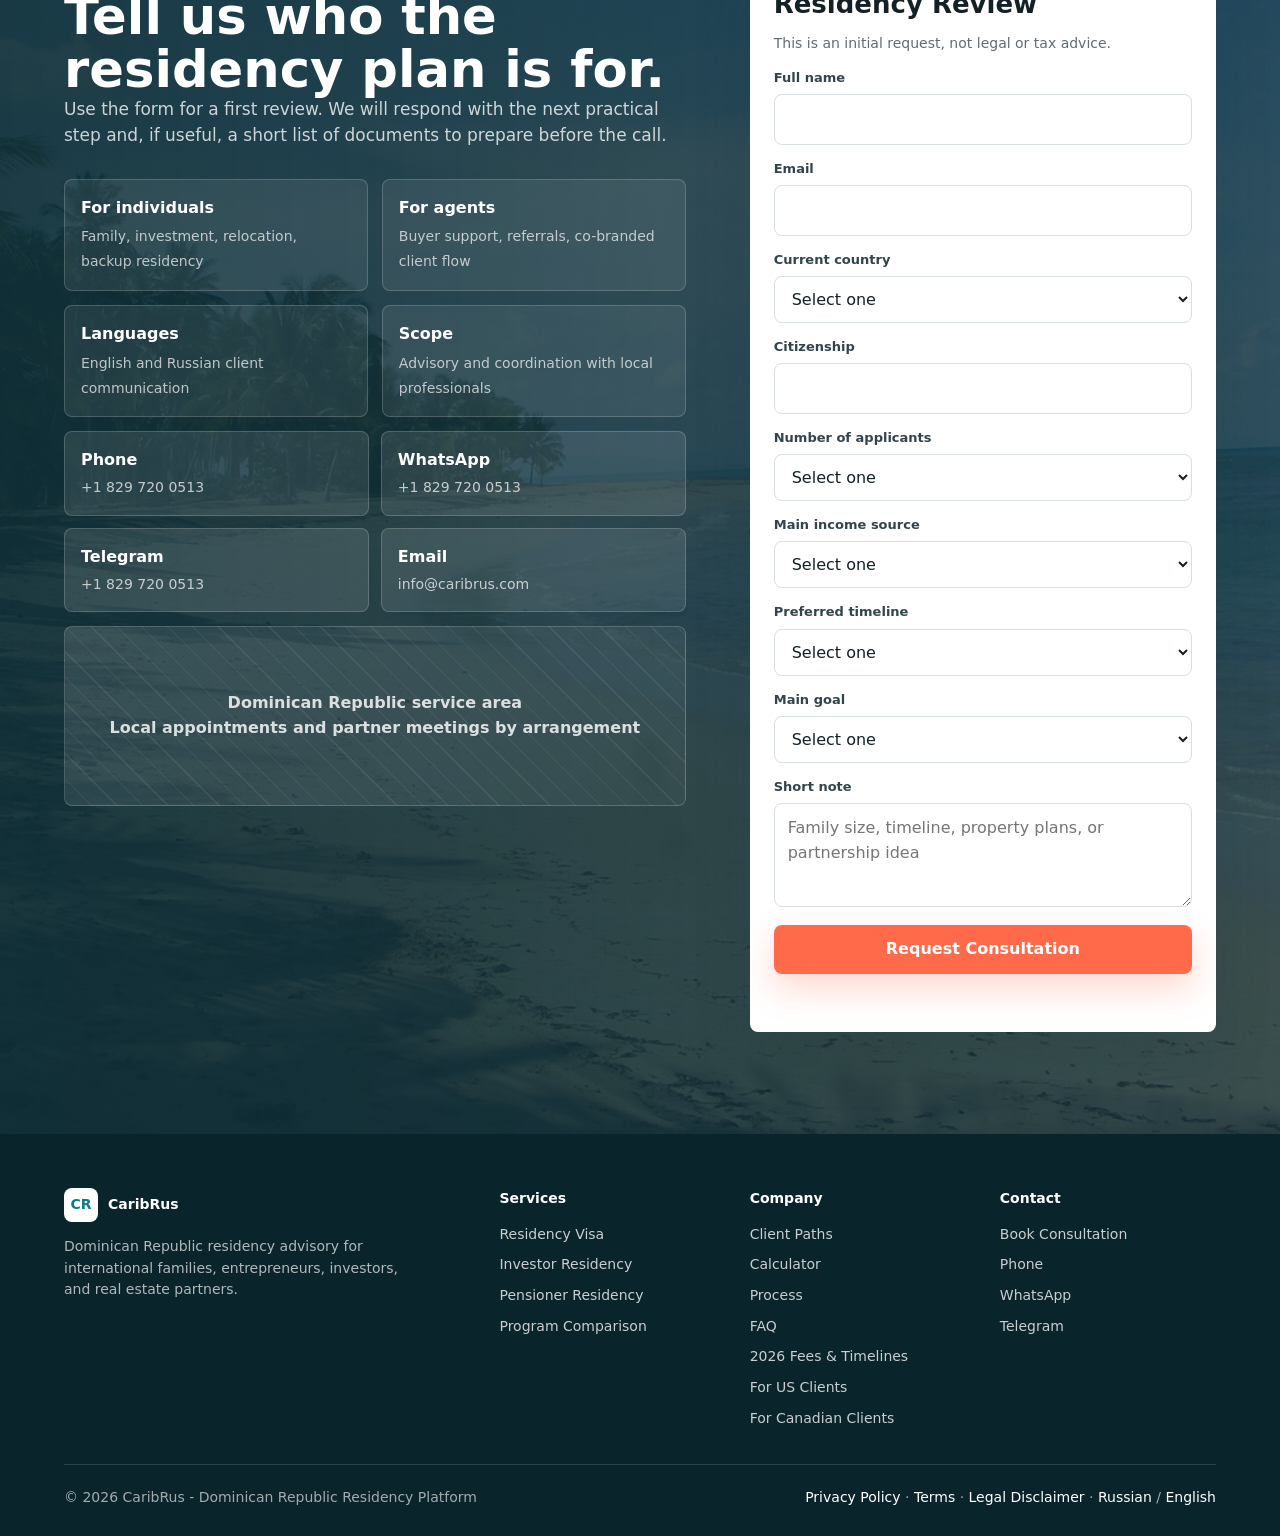
==== commit e73b546d: "Update 2026 fees and North America client paths" ====
--- a/index.html
+++ b/index.html
@@ -53,7 +53,7 @@
       "image": "https://caribrus.com/dominican-pier-hero.jpg",
       "description": "Dominican Republic residency planning, document preparation, program comparison, timeline estimation, and local coordination for international clients.",
       "areaServed": ["United States", "Canada", "Europe", "Russia", "Dominican Republic"],
-      "serviceType": ["Residency visa planning", "Investor residency coordination", "Pensioner residency support", "Family residency planning", "Document preparation", "Real estate partner support"],
+      "serviceType": ["Residency visa planning", "Investor residency coordination", "Pensioner residency support", "Family residency planning", "Naturalization support", "Document preparation", "Real estate partner support"],
       "provider": { "@id": "https://caribrus.com/#organization" }
     }
   ]
@@ -912,6 +912,65 @@
   font-weight: 650;
 }
 
+.verified-guide {
+  background: #f3f8f7;
+}
+
+.verified-panel {
+  display: grid;
+  grid-template-columns: minmax(0, 0.9fr) minmax(320px, 1.1fr);
+  gap: 28px;
+  padding: clamp(28px, 5vw, 52px);
+  border: 1px solid rgba(26, 113, 104, 0.16);
+  border-radius: 10px;
+  background: #fff;
+  box-shadow: var(--shadow);
+}
+
+.verified-panel .lead { margin-bottom: 22px; }
+
+.verified-date {
+  display: inline-flex;
+  margin-bottom: 16px;
+  padding: 7px 10px;
+  border-radius: 999px;
+  color: var(--sea-dark);
+  background: #e4f3f0;
+  font-size: 13px;
+  font-weight: 800;
+  letter-spacing: 0.03em;
+}
+
+.fee-grid { display: grid; gap: 12px; }
+
+.fee-card {
+  padding: 18px;
+  border: 1px solid var(--line);
+  border-radius: 8px;
+  background: var(--paper);
+}
+
+.fee-card strong,
+.fee-card span { display: block; }
+
+.fee-card strong { margin-bottom: 5px; color: var(--ink); }
+
+.fee-card span {
+  color: var(--muted);
+  font-size: 14px;
+  line-height: 1.55;
+}
+
+.market-link {
+  display: inline-flex;
+  margin-top: 16px;
+  color: var(--sea-dark);
+  font-weight: 800;
+  text-decoration: none;
+}
+
+.market-link:hover { text-decoration: underline; }
+
 .faq {
   background: #fff;
 }
@@ -1286,6 +1345,7 @@
   .section-head,
   .split,
   .calculator-grid,
+  .verified-panel,
   .portal-grid,
   .partner-panel,
   .contact-grid,
@@ -1416,6 +1476,7 @@
   <nav class="nav" aria-label="Main navigation">
     <a href="#services">Services</a>
     <a href="#programs">Programs</a>
+    <a href="#verified-2026">2026 Guide</a>
     <a href="#platform">Calculator</a>
     <a href="#clients">Clients</a>
     <a href="#process">Process</a>
@@ -1621,6 +1682,36 @@
     </div>
   </section>
 
+  <section class="section verified-guide" id="verified-2026">
+    <div class="section-inner verified-panel">
+      <div>
+        <div class="section-kicker">Official 2026 Check</div>
+        <div class="verified-date">Verified September 14, 2026</div>
+        <h2>Government fees and CaribRus professional fees are separate.</h2>
+        <p class="lead">Official charges depend on the residency category and may change. CaribRus quotes advisory, document coordination, and case support separately so clients can see what is paid to the government and what is paid for professional work.</p>
+        <a class="button primary" href="official-fees-2026.html">See verified fees and timelines</a>
+      </div>
+      <div class="fee-grid">
+        <div class="fee-card">
+          <strong>Ordinary temporary residency (RT-9)</strong>
+          <span>DGM file deposit: RD$14,000. Medical exam: RD$6,300 for an adult or RD$4,200 for a child. Published processing time: 90 working days.</span>
+        </div>
+        <div class="fee-card">
+          <strong>Temporary residency renewal</strong>
+          <span>DGM file deposit: RD$7,000. Published processing time: 30 working days. DGM recommends applying 45 days before expiry.</span>
+        </div>
+        <div class="fee-card">
+          <strong>Naturalization</strong>
+          <span>MIP introduced a new digital procedure in 2026. The applicable portal charge and required documents must be confirmed for the applicant's exact route before filing.</span>
+        </div>
+        <div class="fee-card">
+          <strong>CaribRus professional support</strong>
+          <span>Individual residency cases: typically US$1,500-US$3,000. Family files: typically US$3,500-US$5,000. Naturalization support: typically US$2,000-US$3,500.</span>
+        </div>
+      </div>
+    </div>
+  </section>
+
   <section class="section platform" id="platform">
     <div class="section-inner">
       <div class="section-head">
@@ -1662,6 +1753,7 @@
               <option value="pensioner">Pensioner Residency</option>
               <option value="family">Family Residency</option>
               <option value="permanent">Permanent Residency</option>
+              <option value="naturalization">Naturalization Support</option>
             </select>
           </div>
           <div class="field">
@@ -1721,7 +1813,7 @@
             <span>Likely document checklist</span>
             <ul id="estimateChecklist"></ul>
           </div>
-          <p class="result-note">This calculator is intentionally conservative. It helps the client understand scale before a proper document review.</p>
+          <p class="result-note">Professional-fee estimate only. Government charges, translations, apostilles, insurance, medical exams, and third-party costs are separate.</p>
           <a class="button estimate-whatsapp" id="sendEstimate" href="https://wa.me/18297200513" target="_blank" rel="noopener">Send My Estimate</a>
         </div>
       </div>
@@ -1777,6 +1869,7 @@
           <div class="card-body">
             <h3>United States</h3>
             <p>For business owners, remote professionals, families, and retirees who want a Caribbean base outside the US system.</p>
+            <a class="market-link" href="usa-2026.html">Explore the US client pathway →</a>
           </div>
         </article>
         <article class="card audience-card">
@@ -1784,6 +1877,7 @@
           <div class="card-body">
             <h3>Canada</h3>
             <p>For clients exploring warmer lifestyle options, retirement planning, flexible stays, and long-term family mobility.</p>
+            <a class="market-link" href="canada-2026.html">Explore the Canadian pathway →</a>
           </div>
         </article>
         <article class="card audience-card">
@@ -2086,6 +2180,44 @@
           </select>
         </div>
         <div class="field">
+          <label for="citizenship">Citizenship</label>
+          <input id="citizenship" name="citizenship" required>
+        </div>
+        <div class="field">
+          <label for="familySize">Number of applicants</label>
+          <select id="familySize" name="familySize" required>
+            <option value="">Select one</option>
+            <option value="1">1 applicant</option>
+            <option value="2">2 applicants</option>
+            <option value="3">3 applicants</option>
+            <option value="4">4 applicants</option>
+            <option value="5+">5+ applicants</option>
+          </select>
+        </div>
+        <div class="field">
+          <label for="incomeSource">Main income source</label>
+          <select id="incomeSource" name="incomeSource" required>
+            <option value="">Select one</option>
+            <option>Employment / professional income</option>
+            <option>Business income</option>
+            <option>Pension</option>
+            <option>Rental / passive income</option>
+            <option>Investment capital</option>
+            <option>Other</option>
+          </select>
+        </div>
+        <div class="field">
+          <label for="timeline">Preferred timeline</label>
+          <select id="timeline" name="timeline" required>
+            <option value="">Select one</option>
+            <option>Within 30 days</option>
+            <option>1-3 months</option>
+            <option>3-6 months</option>
+            <option>More than 6 months</option>
+            <option>Researching options</option>
+          </select>
+        </div>
+        <div class="field">
           <label for="goal">Main goal</label>
           <select id="goal" name="goal" required>
             <option value="">Select one</option>
@@ -2145,6 +2277,9 @@
           <li><a href="#platform">Calculator</a></li>
           <li><a href="#process">Process</a></li>
           <li><a href="#faq">FAQ</a></li>
+          <li><a href="official-fees-2026.html">2026 Fees & Timelines</a></li>
+          <li><a href="usa-2026.html">For US Clients</a></li>
+          <li><a href="canada-2026.html">For Canadian Clients</a></li>
         </ul>
       </div>
       <div>
@@ -2430,7 +2565,42 @@
   "Terms": "Условия",
   "Legal Disclaimer": "Правовая оговорка",
   "Russian": "Русский",
-  "English": "English"
+  "English": "English",
+  "2026 Guide": "Данные 2026",
+  "Official 2026 Check": "Официальная проверка 2026",
+  "Verified September 14, 2026": "Проверено 14 сентября 2026 года",
+  "Government fees and CaribRus professional fees are separate.": "Государственные сборы и стоимость услуг CaribRus считаются отдельно.",
+  "Official charges depend on the residency category and may change. CaribRus quotes advisory, document coordination, and case support separately so clients can see what is paid to the government and what is paid for professional work.": "Официальные платежи зависят от категории резиденции и могут меняться. CaribRus отдельно указывает стоимость консультаций, координации документов и сопровождения, чтобы клиент видел платежи государству и стоимость профессиональной работы.",
+  "See verified fees and timelines": "Посмотреть проверенные сборы и сроки",
+  "Ordinary temporary residency (RT-9)": "Обычная временная резиденция (RT-9)",
+  "DGM file deposit: RD$14,000. Medical exam: RD$6,300 for an adult or RD$4,200 for a child. Published processing time: 90 working days.": "Подача дела в DGM: RD$14 000. Медицинское обследование: RD$6 300 для взрослого или RD$4 200 для ребёнка. Опубликованный срок: 90 рабочих дней.",
+  "Temporary residency renewal": "Продление временной резиденции",
+  "DGM file deposit: RD$7,000. Published processing time: 30 working days. DGM recommends applying 45 days before expiry.": "Подача на продление в DGM: RD$7 000. Опубликованный срок: 30 рабочих дней. DGM рекомендует подаваться за 45 дней до окончания карты.",
+  "Naturalization": "Натурализация",
+  "MIP introduced a new digital procedure in 2026. The applicable portal charge and required documents must be confirmed for the applicant's exact route before filing.": "В 2026 году MIP ввело новую цифровую процедуру. Платёж в портале и комплект документов необходимо подтверждать для конкретного основания до подачи.",
+  "CaribRus professional support": "Профессиональное сопровождение CaribRus",
+  "Individual residency cases: typically US$1,500-US$3,000. Family files: typically US$3,500-US$5,000. Naturalization support: typically US$2,000-US$3,500.": "Индивидуальная резиденция: обычно US$1 500-US$3 000. Семейное дело: обычно US$3 500-US$5 000. Сопровождение натурализации: обычно US$2 000-US$3 500.",
+  "Naturalization Support": "Сопровождение натурализации",
+  "Professional-fee estimate only. Government charges, translations, apostilles, insurance, medical exams, and third-party costs are separate.": "Расчёт включает только профессиональное сопровождение. Госпошлины, переводы, апостили, страховка, медицинское обследование и услуги третьих лиц оплачиваются отдельно.",
+  "Explore the US client pathway →": "Маршрут для клиентов из США →",
+  "Explore the Canadian pathway →": "Маршрут для клиентов из Канады →",
+  "Citizenship": "Гражданство",
+  "Number of applicants": "Количество заявителей",
+  "Main income source": "Основной источник дохода",
+  "Employment / professional income": "Работа / профессиональный доход",
+  "Business income": "Доход от бизнеса",
+  "Pension": "Пенсия",
+  "Rental / passive income": "Арендный / пассивный доход",
+  "Investment capital": "Инвестиционный капитал",
+  "Preferred timeline": "Желаемый срок",
+  "Within 30 days": "В течение 30 дней",
+  "1-3 months": "1-3 месяца",
+  "3-6 months": "3-6 месяцев",
+  "More than 6 months": "Более 6 месяцев",
+  "Researching options": "Изучаю варианты",
+  "2026 Fees & Timelines": "Сборы и сроки 2026",
+  "For US Clients": "Для клиентов из США",
+  "For Canadian Clients": "Для клиентов из Канады"
 };
 
 const ruPlaceholders = {
@@ -2597,7 +2767,42 @@
   "Terms": "Términos",
   "Legal Disclaimer": "Aviso legal",
   "Russian": "Ruso",
-  "English": "Inglés"
+  "English": "Inglés",
+  "2026 Guide": "Guía 2026",
+  "Official 2026 Check": "Verificación oficial 2026",
+  "Verified September 14, 2026": "Verificado el 14 de septiembre de 2026",
+  "Government fees and CaribRus professional fees are separate.": "Las tasas gubernamentales y los honorarios de CaribRus se calculan por separado.",
+  "Official charges depend on the residency category and may change. CaribRus quotes advisory, document coordination, and case support separately so clients can see what is paid to the government and what is paid for professional work.": "Los cargos oficiales dependen de la categoría de residencia y pueden cambiar. CaribRus cotiza por separado la asesoría, la coordinación documental y el acompañamiento para distinguir los pagos al Gobierno de los honorarios profesionales.",
+  "See verified fees and timelines": "Ver tasas y plazos verificados",
+  "Ordinary temporary residency (RT-9)": "Residencia temporal ordinaria (RT-9)",
+  "DGM file deposit: RD$14,000. Medical exam: RD$6,300 for an adult or RD$4,200 for a child. Published processing time: 90 working days.": "Depósito del expediente en DGM: RD$14,000. Examen médico: RD$6,300 para adulto o RD$4,200 para menor. Plazo publicado: 90 días laborables.",
+  "Temporary residency renewal": "Renovación de residencia temporal",
+  "DGM file deposit: RD$7,000. Published processing time: 30 working days. DGM recommends applying 45 days before expiry.": "Depósito en DGM: RD$7,000. Plazo publicado: 30 días laborables. DGM recomienda solicitar 45 días antes del vencimiento.",
+  "Naturalization": "Naturalización",
+  "MIP introduced a new digital procedure in 2026. The applicable portal charge and required documents must be confirmed for the applicant's exact route before filing.": "MIP introdujo un nuevo procedimiento digital en 2026. El cargo del portal y los documentos deben confirmarse para la vía exacta del solicitante antes de presentar.",
+  "CaribRus professional support": "Acompañamiento profesional de CaribRus",
+  "Individual residency cases: typically US$1,500-US$3,000. Family files: typically US$3,500-US$5,000. Naturalization support: typically US$2,000-US$3,500.": "Residencia individual: normalmente US$1,500-US$3,000. Expedientes familiares: normalmente US$3,500-US$5,000. Naturalización: normalmente US$2,000-US$3,500.",
+  "Naturalization Support": "Acompañamiento de naturalización",
+  "Professional-fee estimate only. Government charges, translations, apostilles, insurance, medical exams, and third-party costs are separate.": "Estimación exclusiva de honorarios profesionales. Tasas gubernamentales, traducciones, apostillas, seguro, exámenes médicos y costos de terceros se pagan por separado.",
+  "Explore the US client pathway →": "Ver la ruta para clientes de EE. UU. →",
+  "Explore the Canadian pathway →": "Ver la ruta para clientes de Canadá →",
+  "Citizenship": "Ciudadanía",
+  "Number of applicants": "Número de solicitantes",
+  "Main income source": "Fuente principal de ingresos",
+  "Employment / professional income": "Empleo / ingresos profesionales",
+  "Business income": "Ingresos empresariales",
+  "Pension": "Pensión",
+  "Rental / passive income": "Alquiler / ingresos pasivos",
+  "Investment capital": "Capital de inversión",
+  "Preferred timeline": "Plazo preferido",
+  "Within 30 days": "Dentro de 30 días",
+  "1-3 months": "1-3 meses",
+  "3-6 months": "3-6 meses",
+  "More than 6 months": "Más de 6 meses",
+  "Researching options": "Investigando opciones",
+  "2026 Fees & Timelines": "Tasas y plazos 2026",
+  "For US Clients": "Para clientes de EE. UU.",
+  "For Canadian Clients": "Para clientes de Canadá"
 };
 
 const esPlaceholders = {
@@ -2678,8 +2883,8 @@
 const sendEstimate = document.getElementById("sendEstimate");
 const programProfiles = {
   general: {
-    base: 1900,
-    max: 4200,
+    base: 1500,
+    max: 3000,
     months: [3, 5],
     docs: "Standard",
     docsRu: "Стандартная",
@@ -2691,8 +2896,8 @@
     checklist: ["Passport copy", "Birth certificate", "Police clearance", "Proof of address", "Document translation review"]
   },
   investor: {
-    base: 4200,
-    max: 6800,
+    base: 1500,
+    max: 3000,
     months: [4, 7],
     docs: "High",
     docsRu: "Высокая",
@@ -2704,8 +2909,8 @@
     checklist: ["Passport copy", "Source of funds summary", "Property or investment context", "Police clearance", "Local advisor review"]
   },
   pensioner: {
-    base: 3200,
-    max: 5200,
+    base: 1500,
+    max: 3000,
     months: [3, 6],
     docs: "Income proof",
     docsRu: "Доход",
@@ -2717,8 +2922,8 @@
     checklist: ["Passport copy", "Pension or passive income proof", "Bank statements", "Police clearance", "Civil status documents"]
   },
   family: {
-    base: 3800,
-    max: 6400,
+    base: 3500,
+    max: 5000,
     months: [4, 7],
     docs: "Family file",
     docsRu: "Семейная",
@@ -2730,9 +2935,9 @@
     checklist: ["Passport copies for each applicant", "Marriage certificate if applicable", "Birth certificates for children", "Police clearance", "Apostille and translation review"]
   },
   permanent: {
-    base: 4500,
-    max: 7200,
-    months: [5, 9],
+    base: 2000,
+    max: 3500,
+    months: [3, 6],
     docs: "Long-term",
     docsRu: "Долгосрочная",
     docsEs: "Largo plazo",
@@ -2741,6 +2946,19 @@
     stepEs: "Revisión de estatus",
     ideal: ["investor", "rentista", "pensioner"],
     checklist: ["Current residency or eligibility basis", "Continuity documents", "Police clearance", "Income or investment proof", "Renewal and status history review"]
+  },
+  naturalization: {
+    base: 2000,
+    max: 3500,
+    months: [8, 18],
+    docs: "High",
+    docsRu: "Высокая",
+    docsEs: "Alta",
+    step: "Eligibility audit",
+    stepRu: "Проверка права на подачу",
+    stepEs: "Revisión de elegibilidad",
+    ideal: ["standard", "investor", "rentista", "pensioner", "marriage"],
+    checklist: ["Current residency and status history", "Absence and travel history", "Birth and civil-status documents", "Police clearance", "Naturalization route and portal review"]
   }
 };
 
@@ -2757,13 +2975,13 @@
   const profile = programProfiles[calculator.program.value];
   const applicants = Number(calculator.applicants.value);
   const docFactor = calculator.docs.value === "ready" ? 0 : calculator.docs.value === "partial" ? 650 : 1400;
-  const applicantFactor = Math.max(applicants - 1, 0) * 550;
+  const applicantFactor = calculator.program.value === "family" ? 0 : Math.max(applicants - 1, 0) * 550;
   const countryFactor = calculator.country.value === "russia" ? 350 : calculator.country.value === "other" ? 250 : 0;
   const goalFactor = calculator.goal.value === "citizenship" || calculator.goal.value === "permanent" ? 500 : 0;
   const timeAdd = calculator.docs.value === "ready" ? 0 : calculator.docs.value === "partial" ? 1 : 2;
   const goalTime = calculator.goal.value === "citizenship" || calculator.goal.value === "permanent" ? 1 : 0;
   const profileFit = profile.ideal.includes(calculator.profile.value);
-  const goalFit = calculator.goal.value === "realestate" ? calculator.program.value === "investor" : calculator.goal.value === "citizenship" ? calculator.program.value === "permanent" : true;
+  const goalFit = calculator.goal.value === "realestate" ? calculator.program.value === "investor" : calculator.goal.value === "citizenship" ? calculator.program.value === "naturalization" : true;
   const fitKey = profileFit && goalFit ? "strong" : profileFit || goalFit ? "review" : "strategy";
   return {
     profile,
@@ -2883,6 +3101,10 @@
     `Name: ${payload.name}`,
     `Email: ${payload.email}`,
     `Country: ${payload.country}`,
+    `Citizenship: ${payload.citizenship}`,
+    `Applicants: ${payload.familySize}`,
+    `Income source: ${payload.incomeSource}`,
+    `Preferred timeline: ${payload.timeline}`,
     `Goal: ${payload.goal}`,
     `Case progress: ${payload.caseProgress || "35"}%`,
     `Message: ${payload.message || "Not provided"}`
@@ -2911,6 +3133,10 @@
     name: this.name.value,
     email: this.email.value,
     country: this.country.value,
+    citizenship: this.citizenship.value,
+    familySize: this.familySize.value,
+    incomeSource: this.incomeSource.value,
+    timeline: this.timeline.value,
     goal: this.goal.value,
     message: this.message.value,
     source: "caribrus-home",
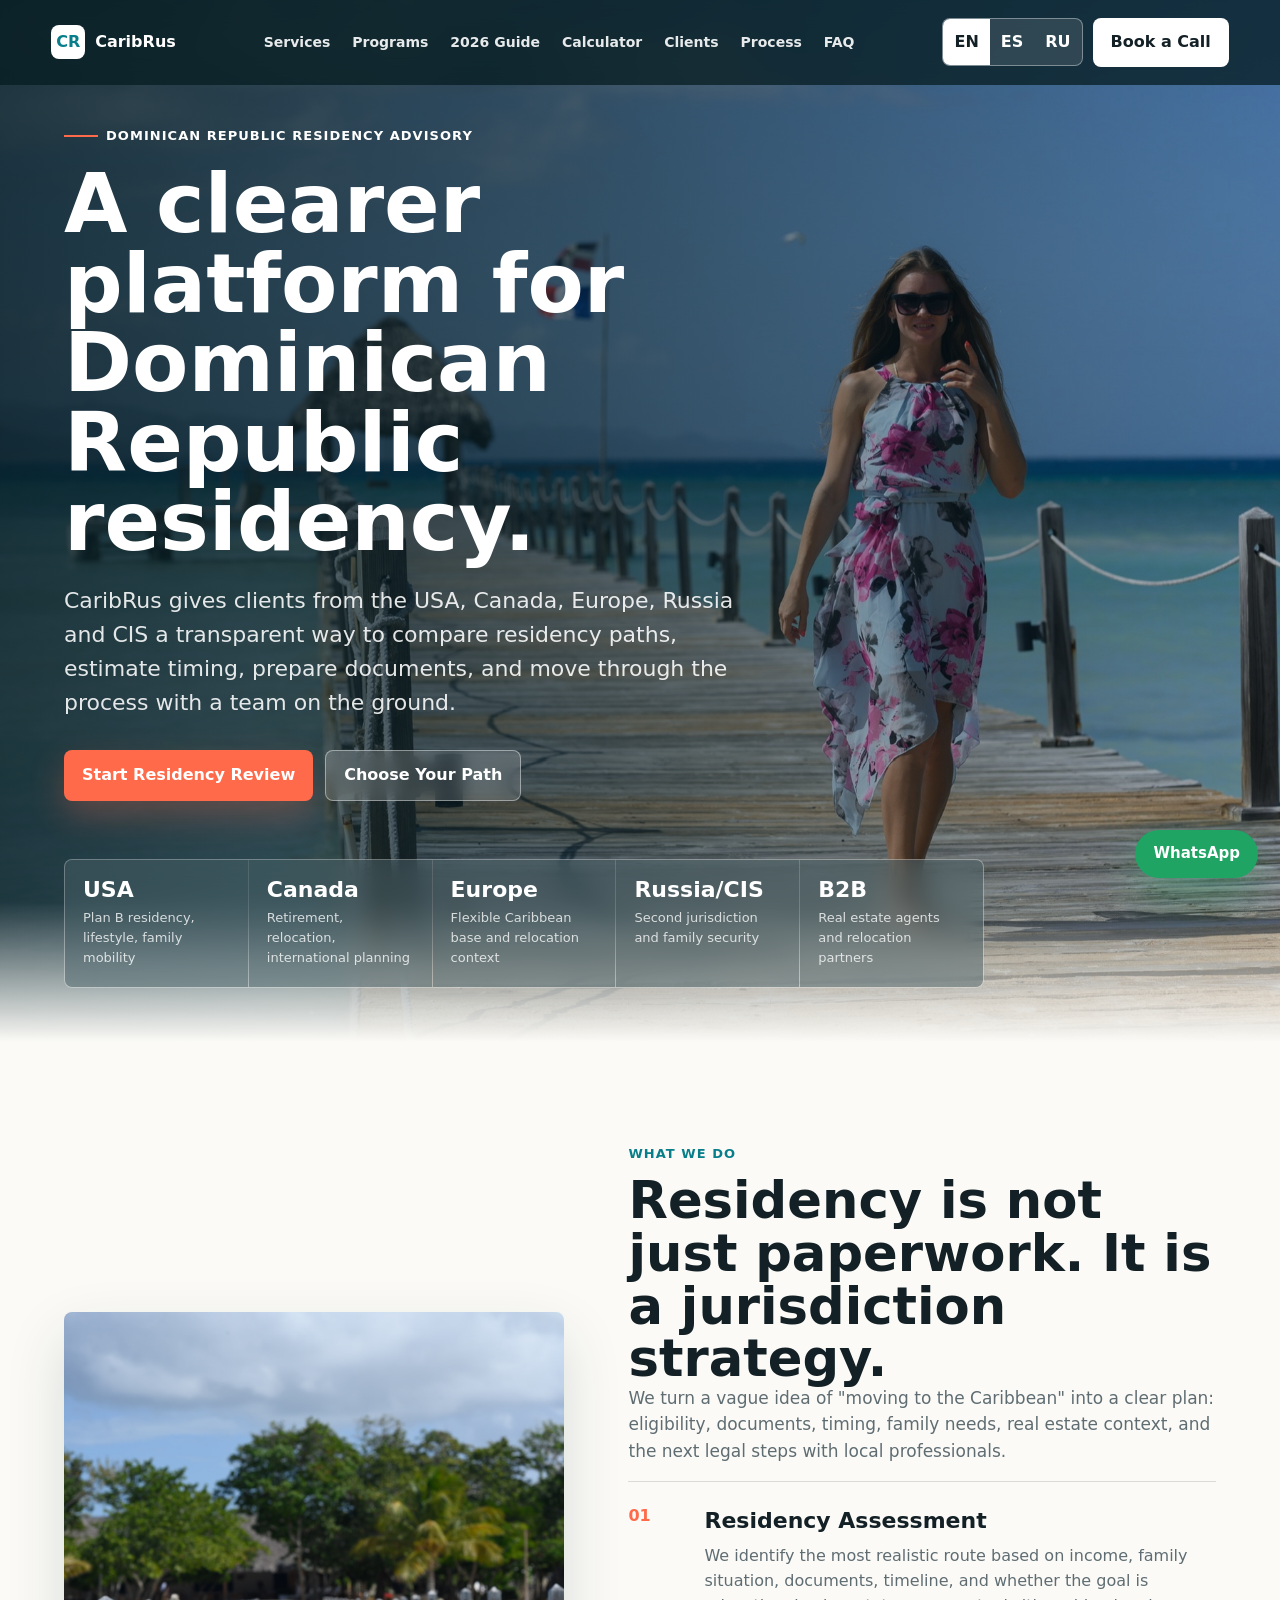
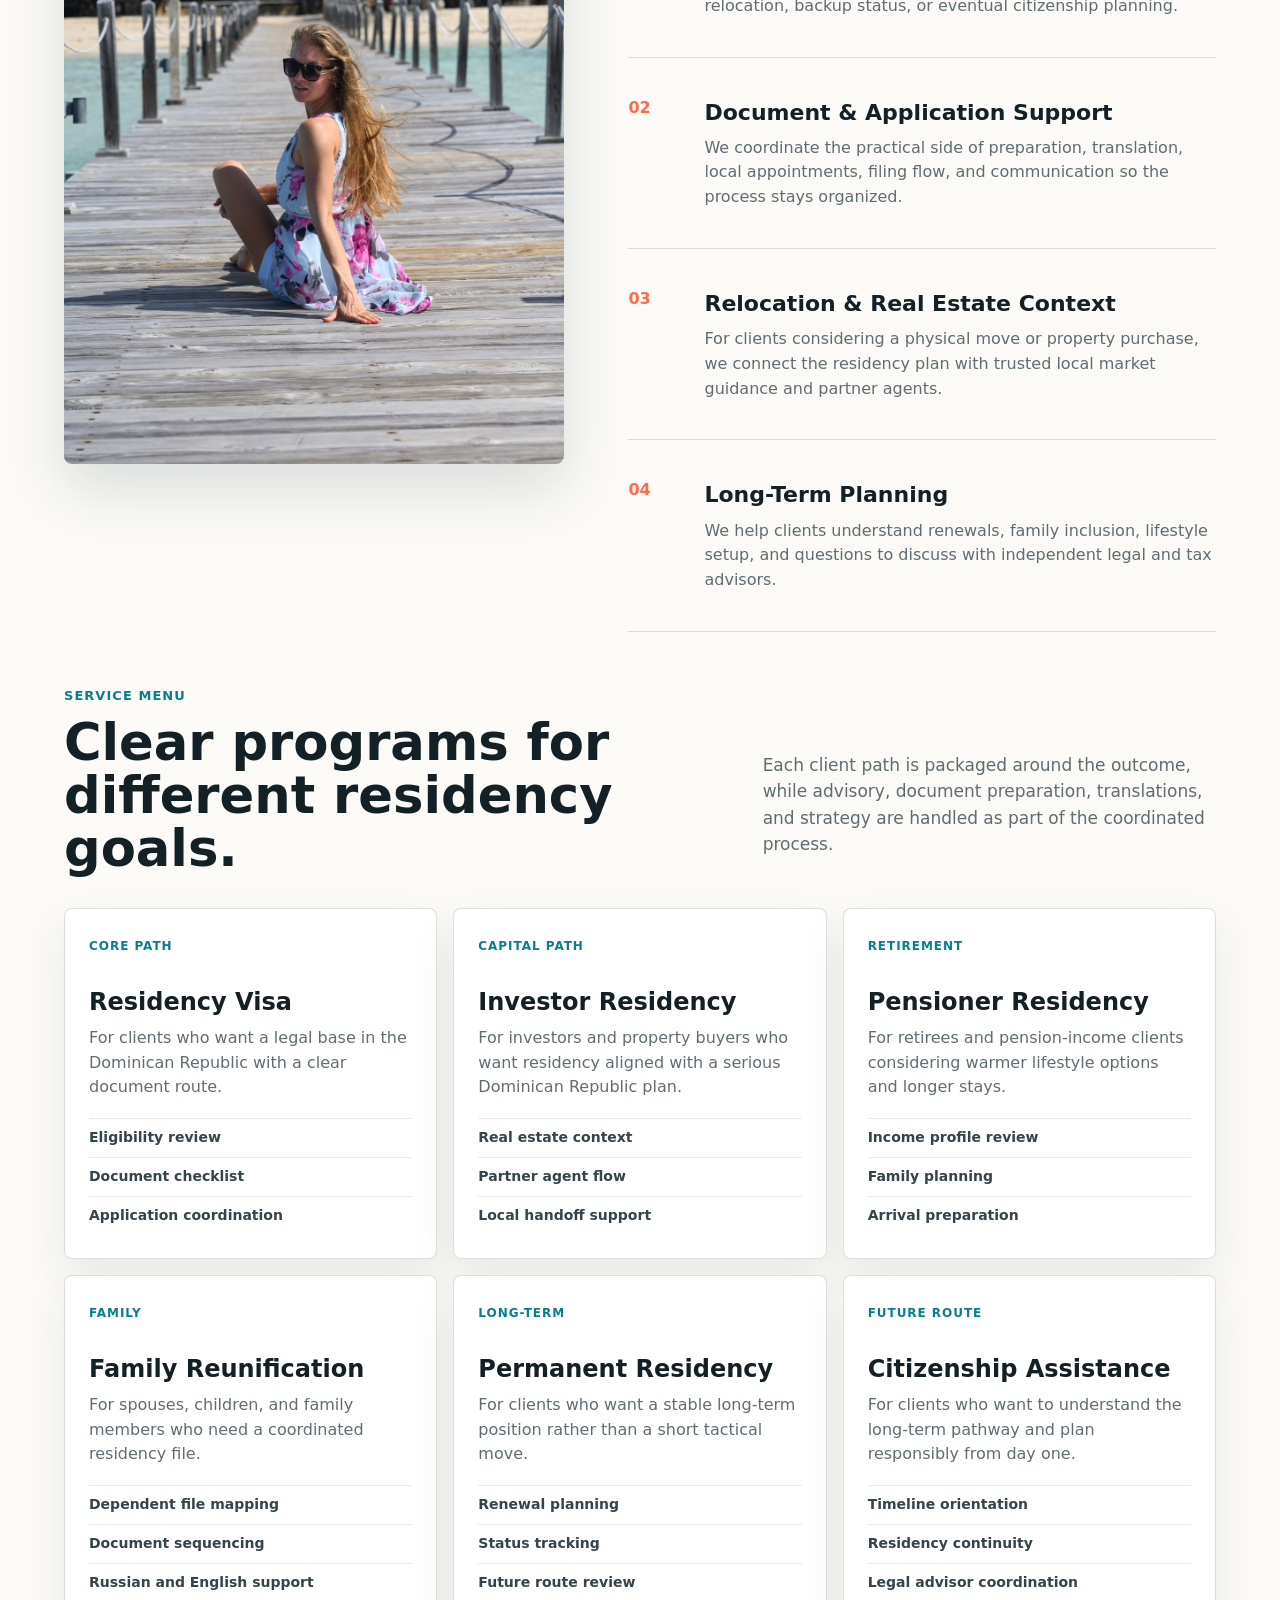
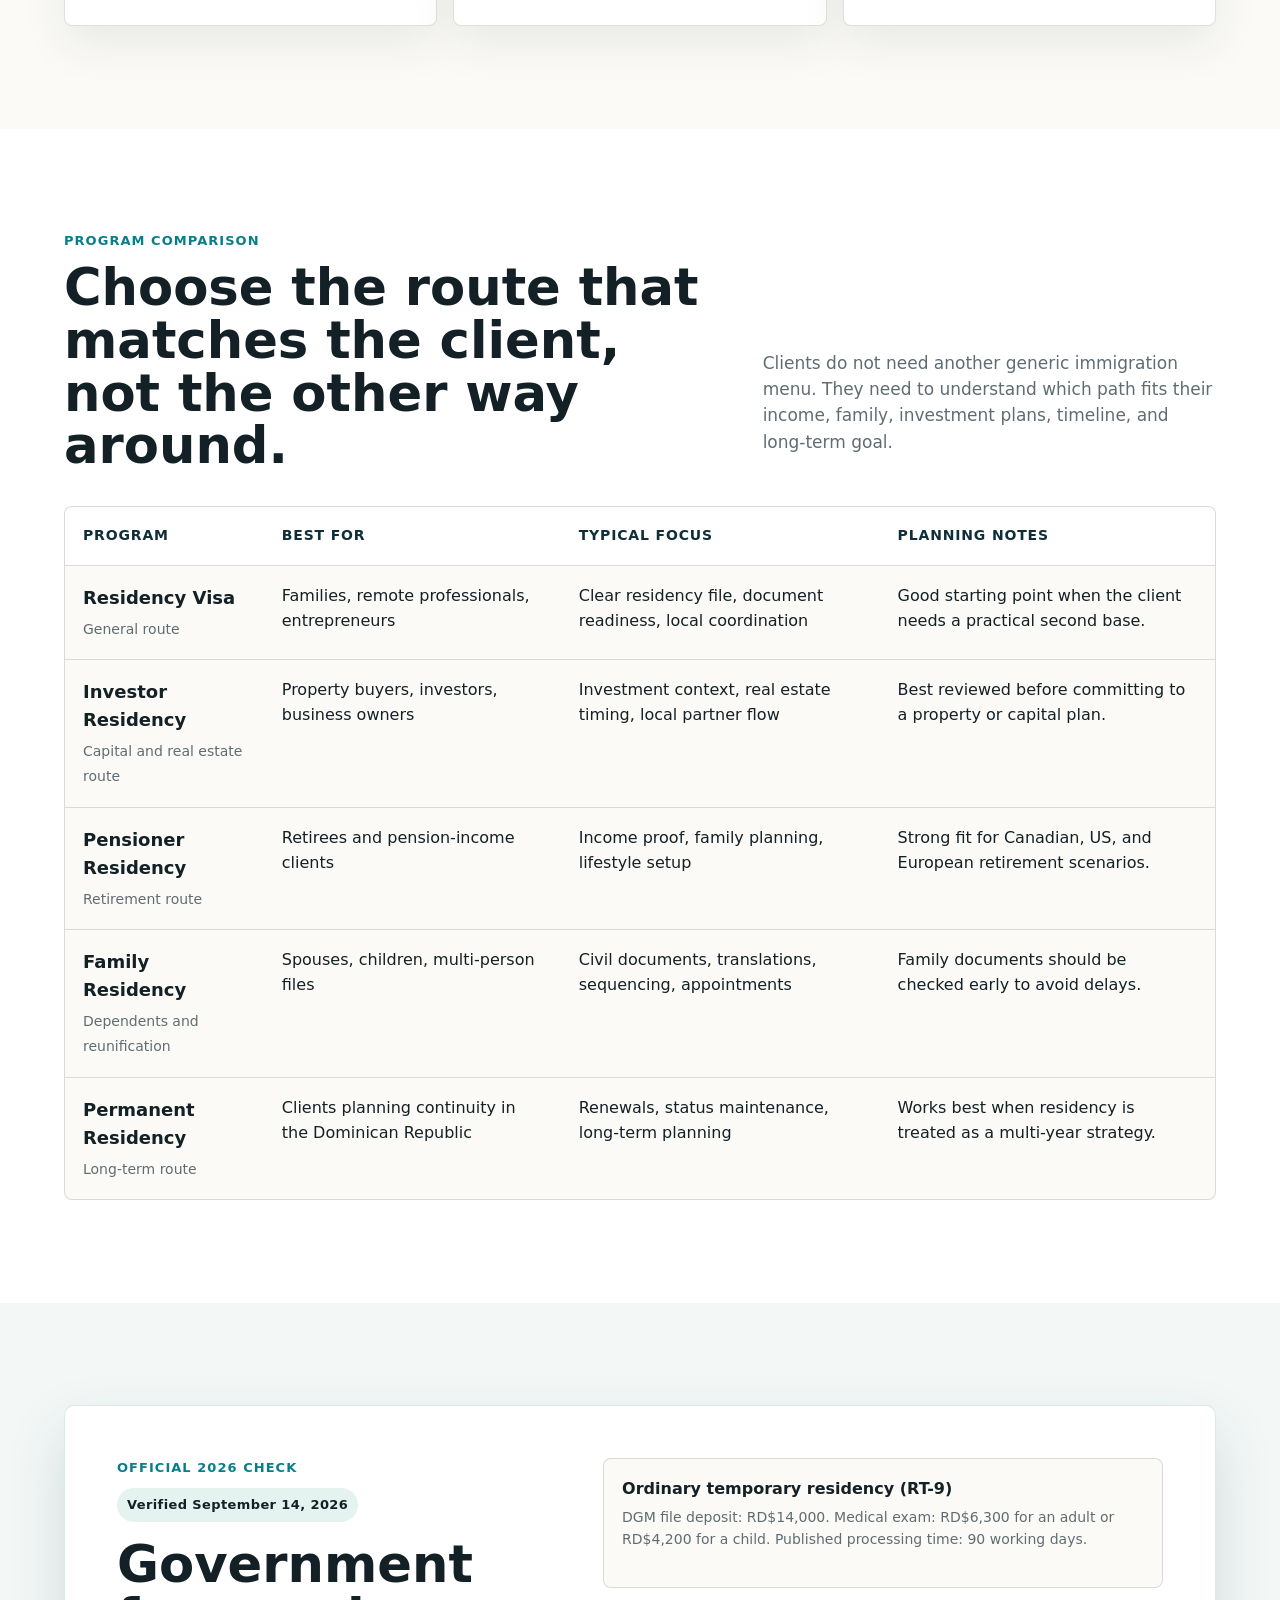
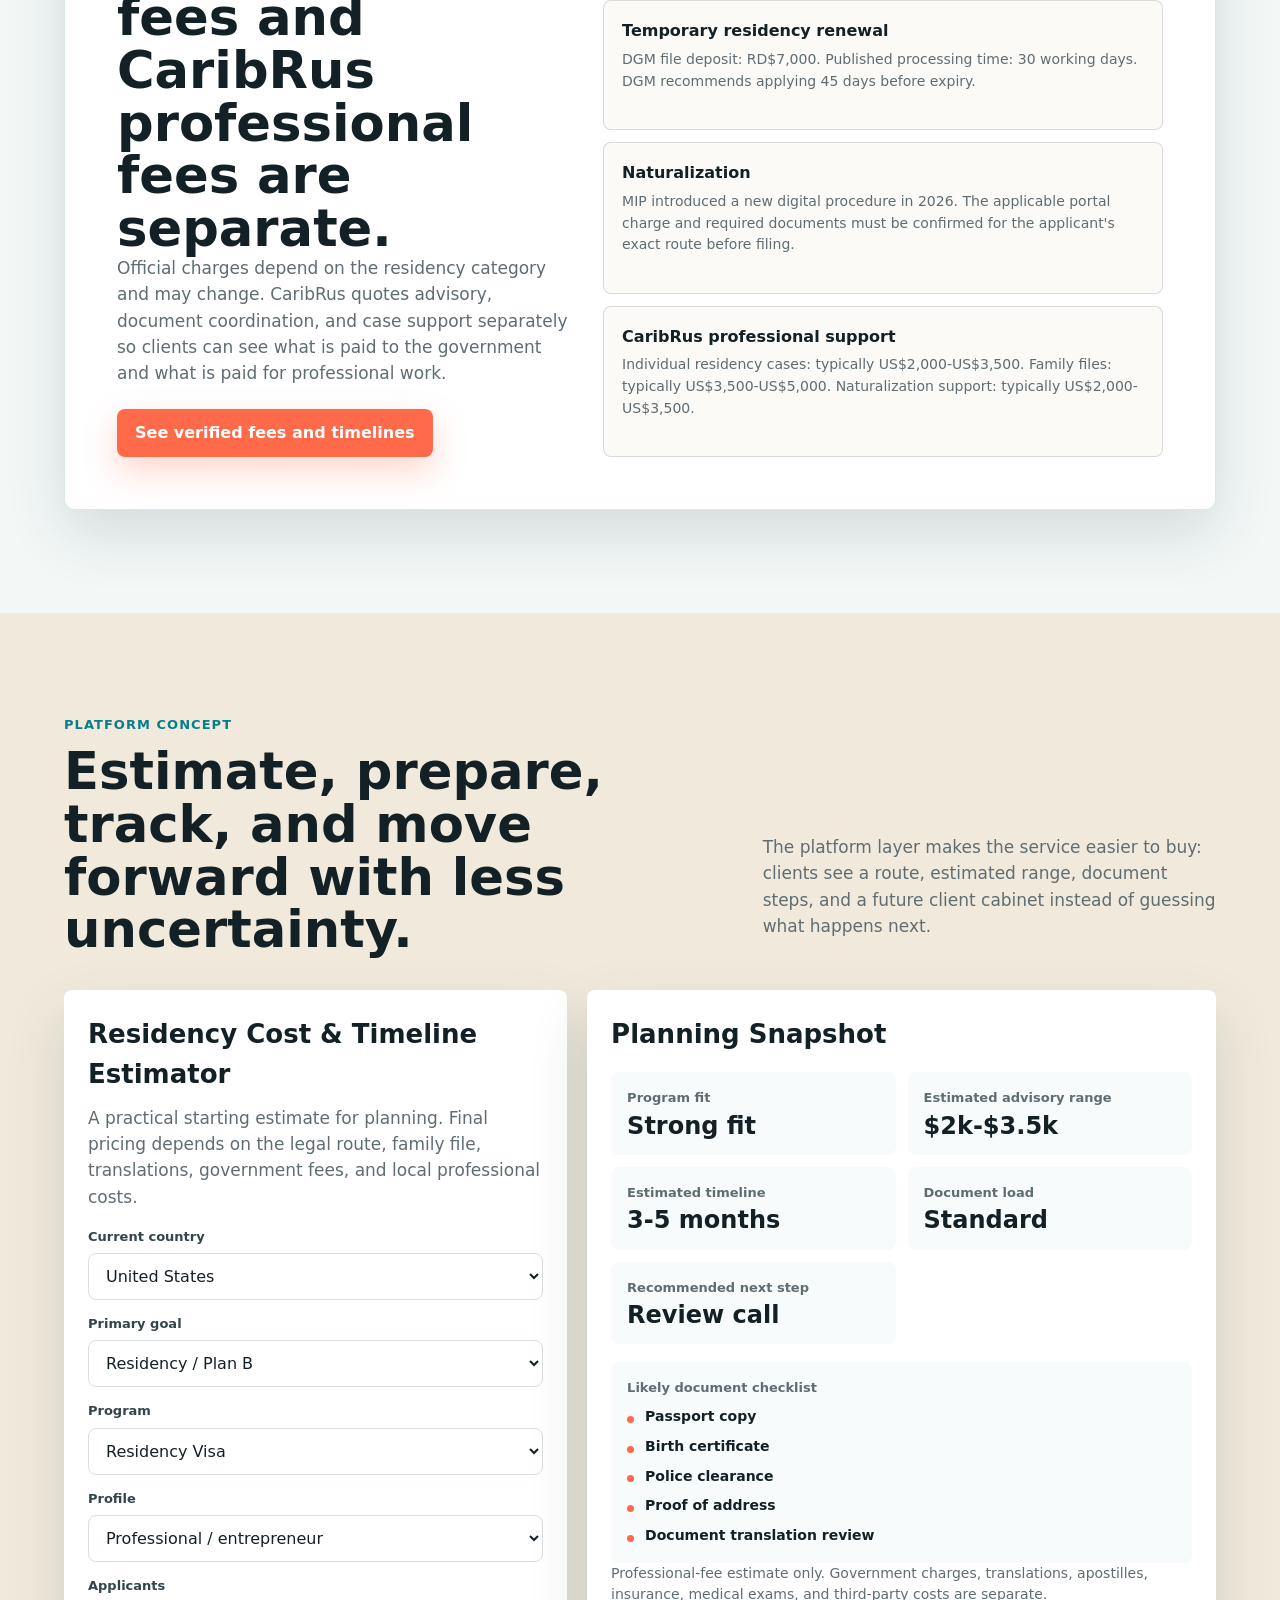
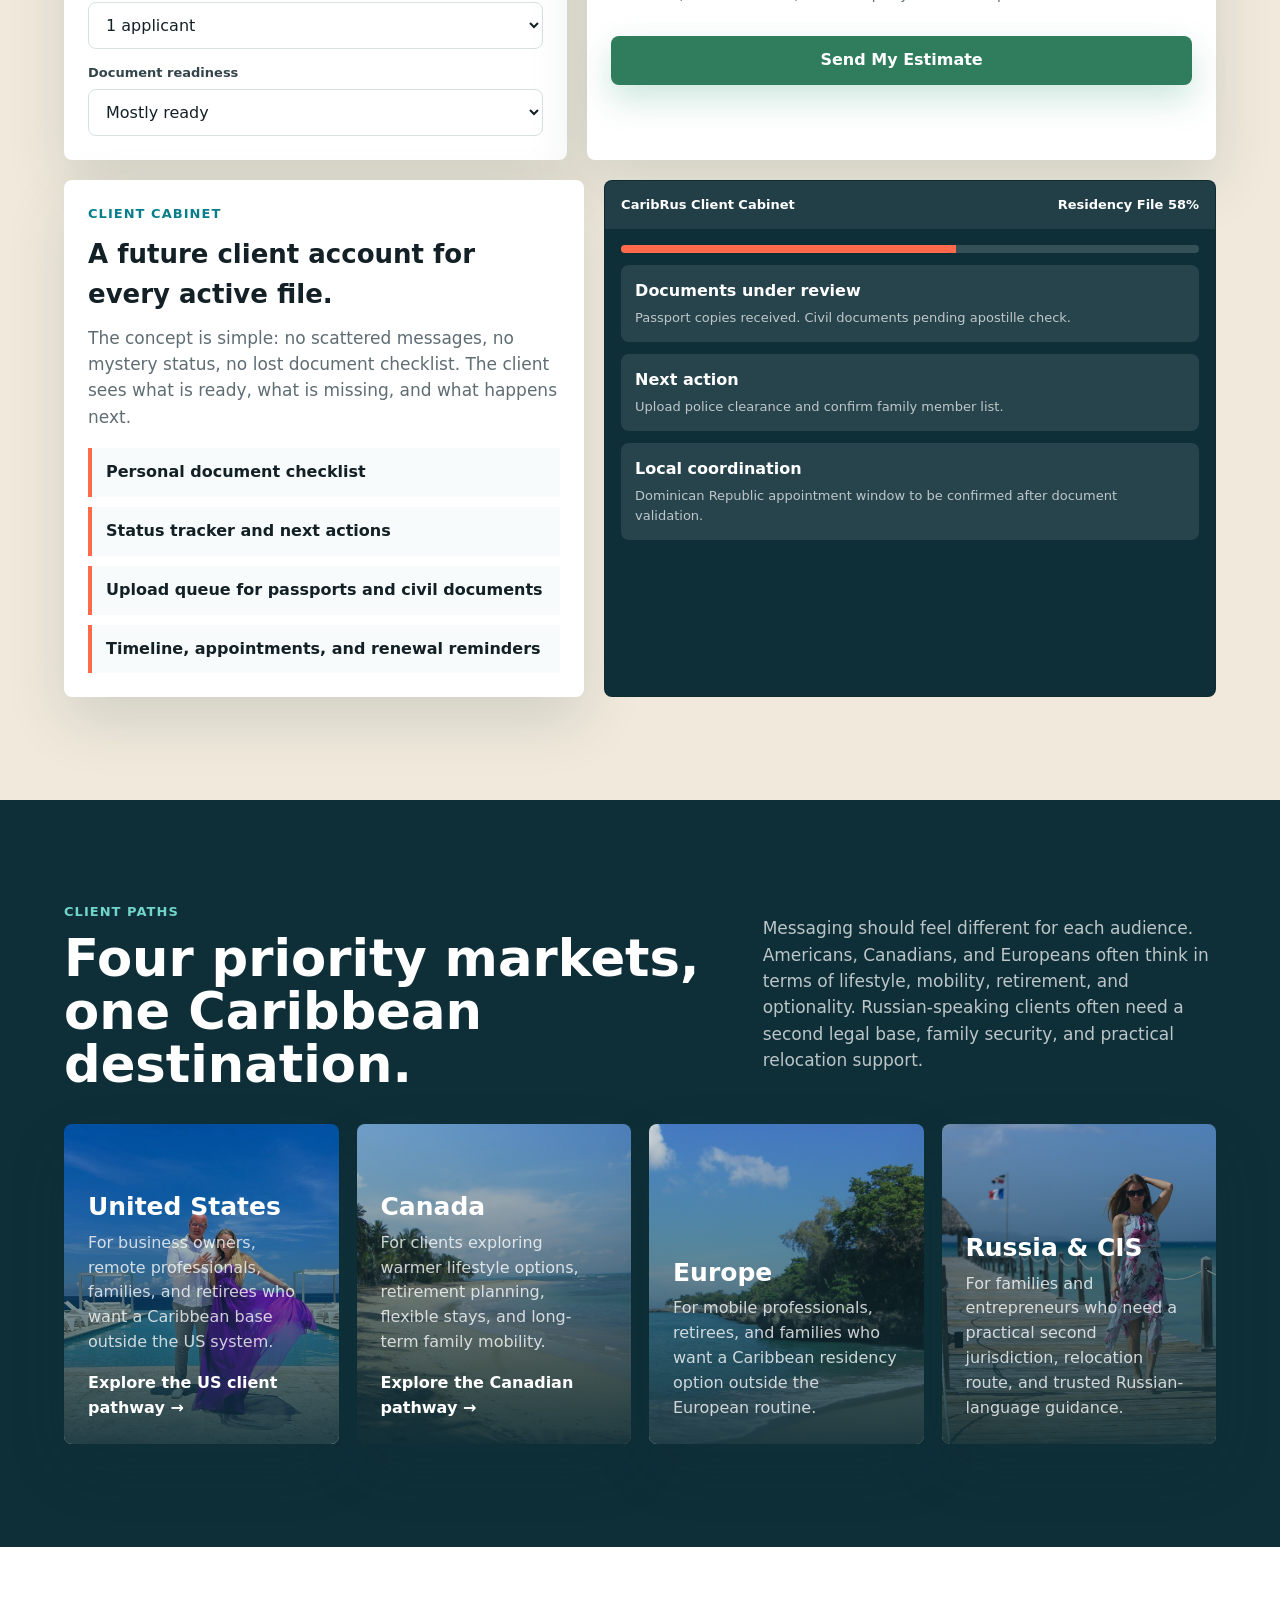
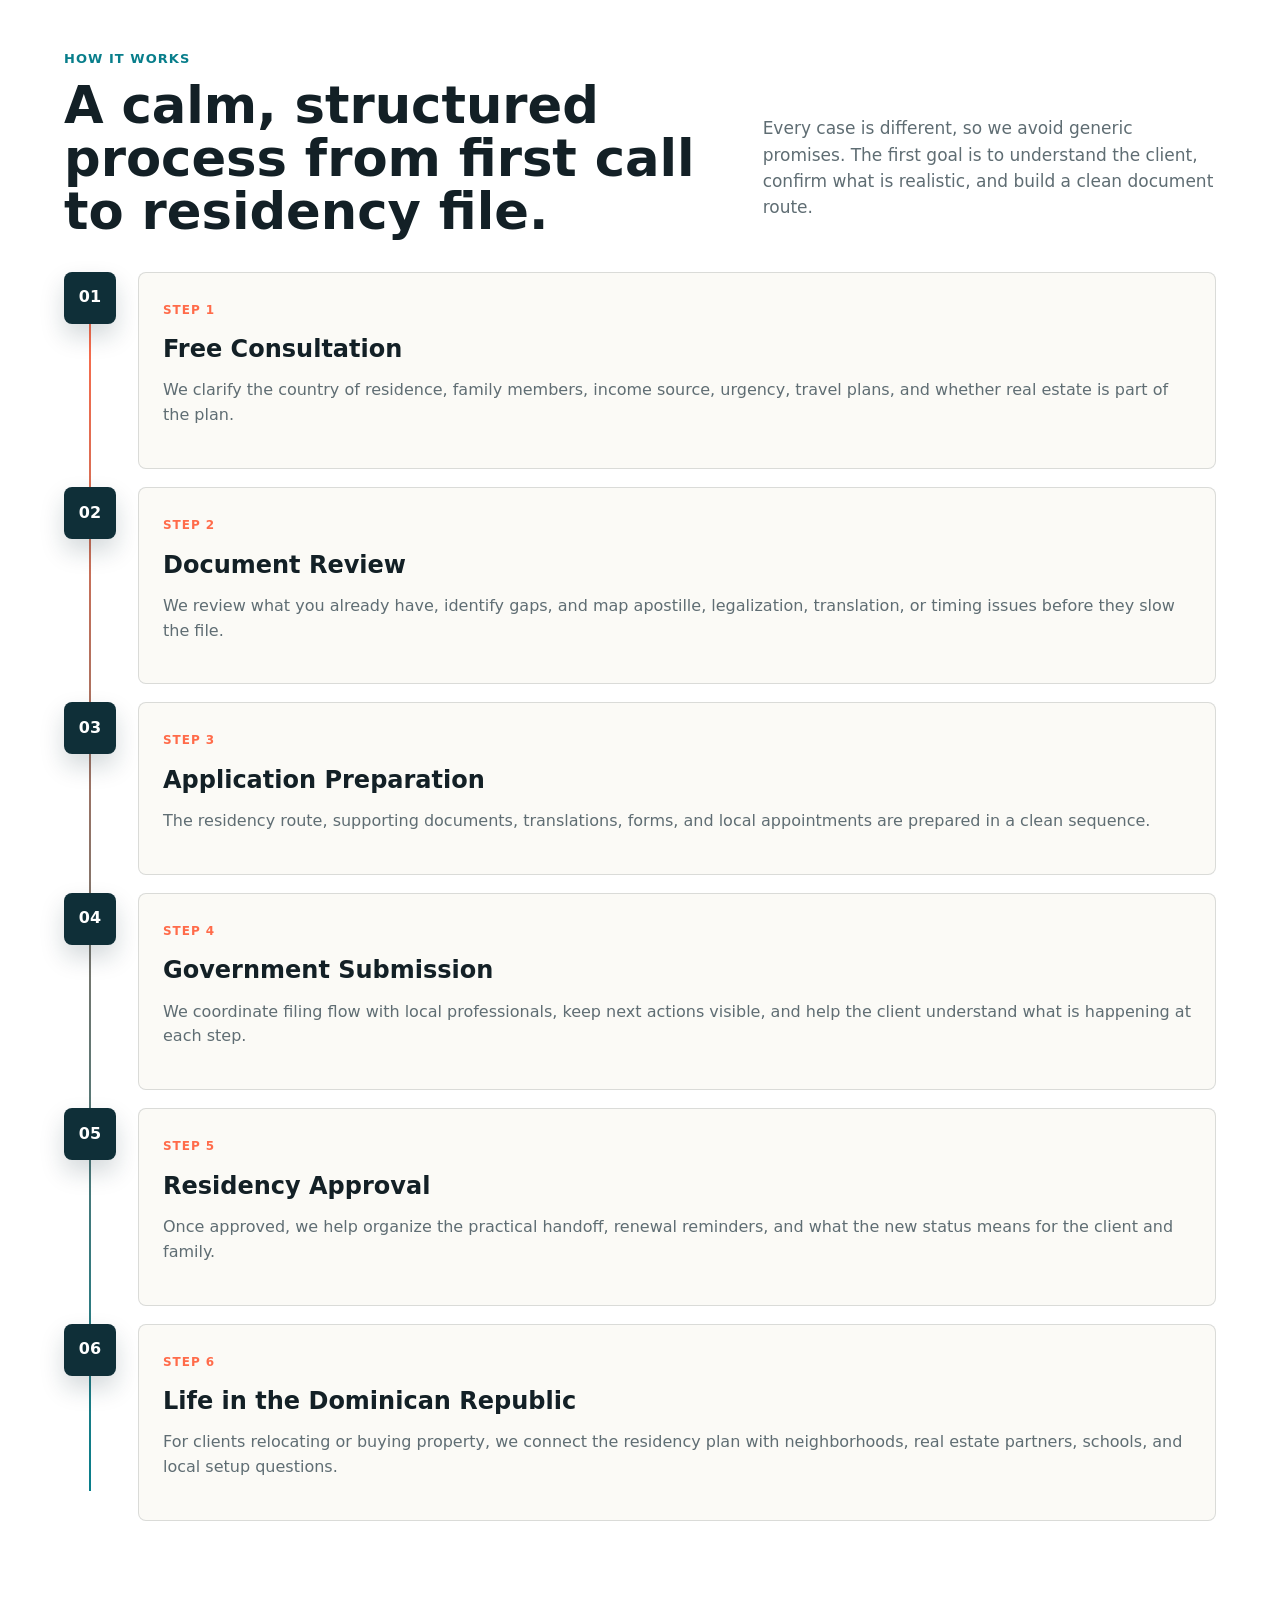
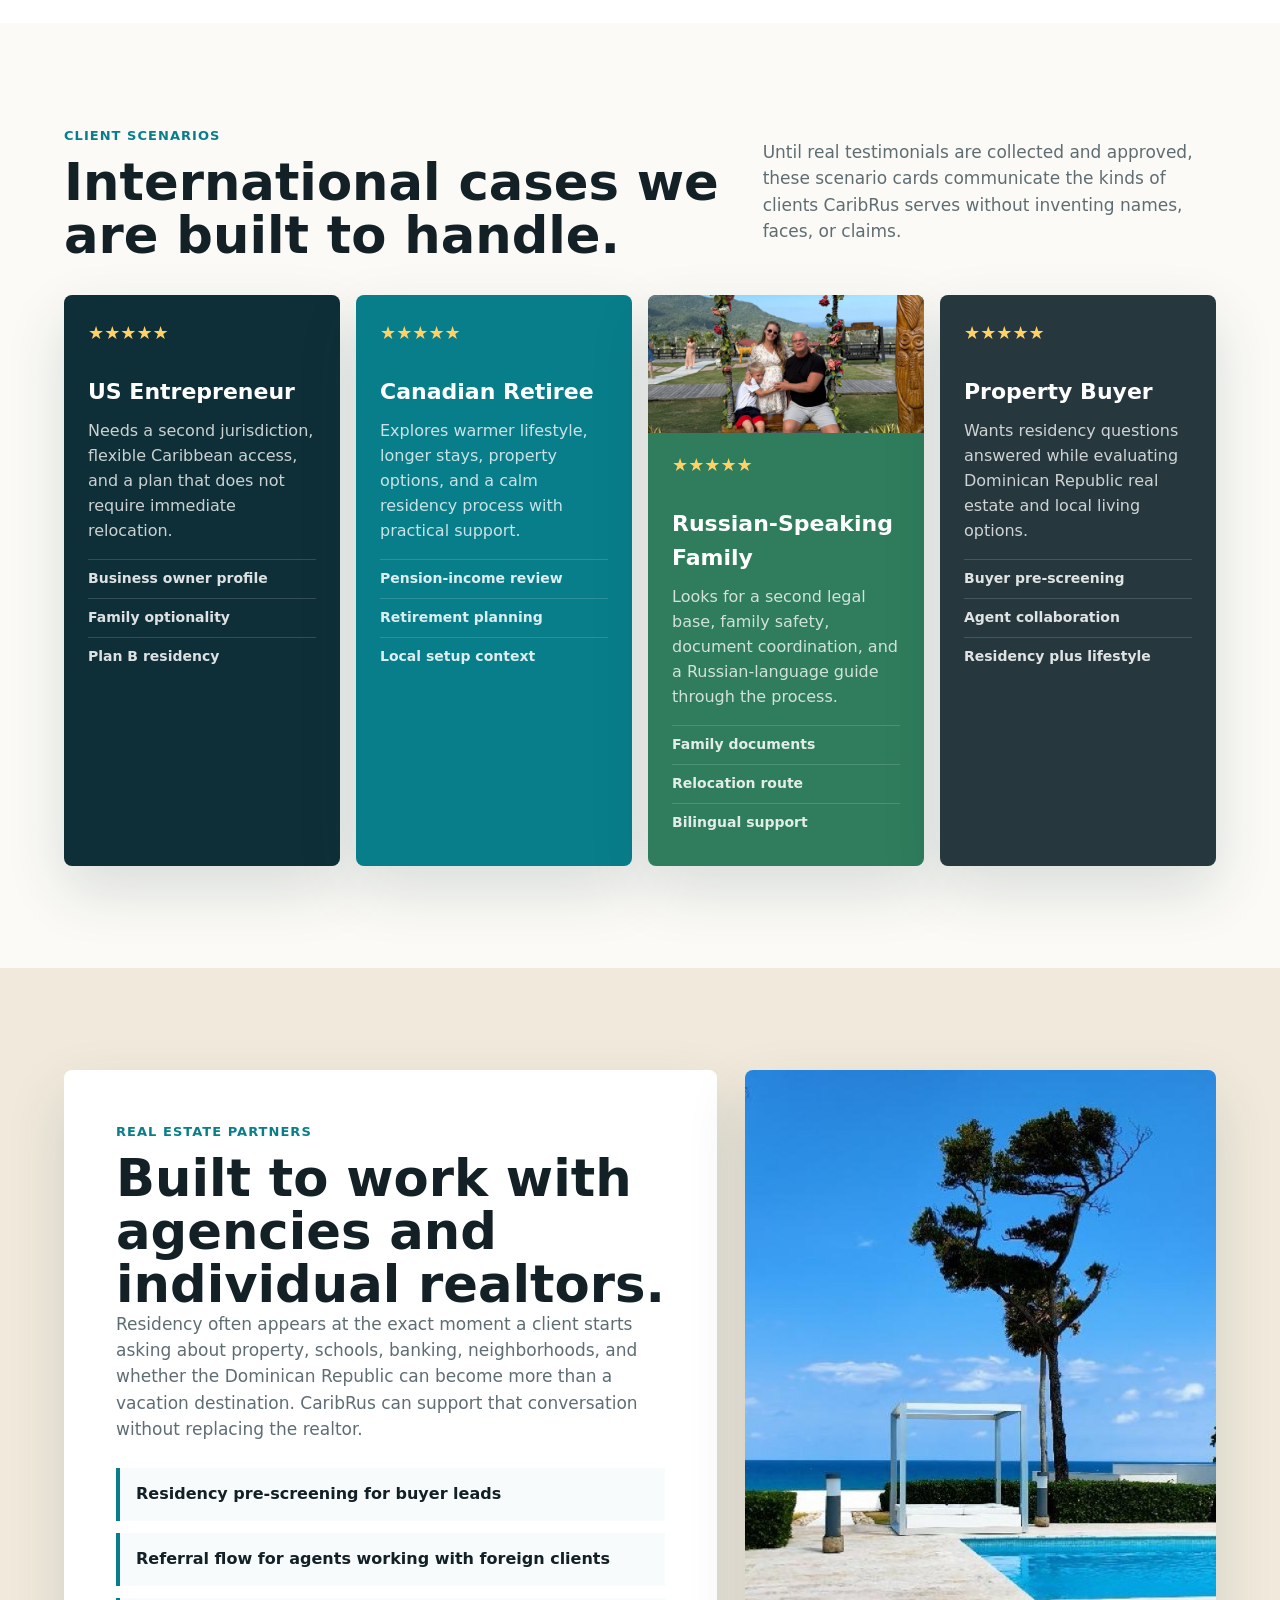
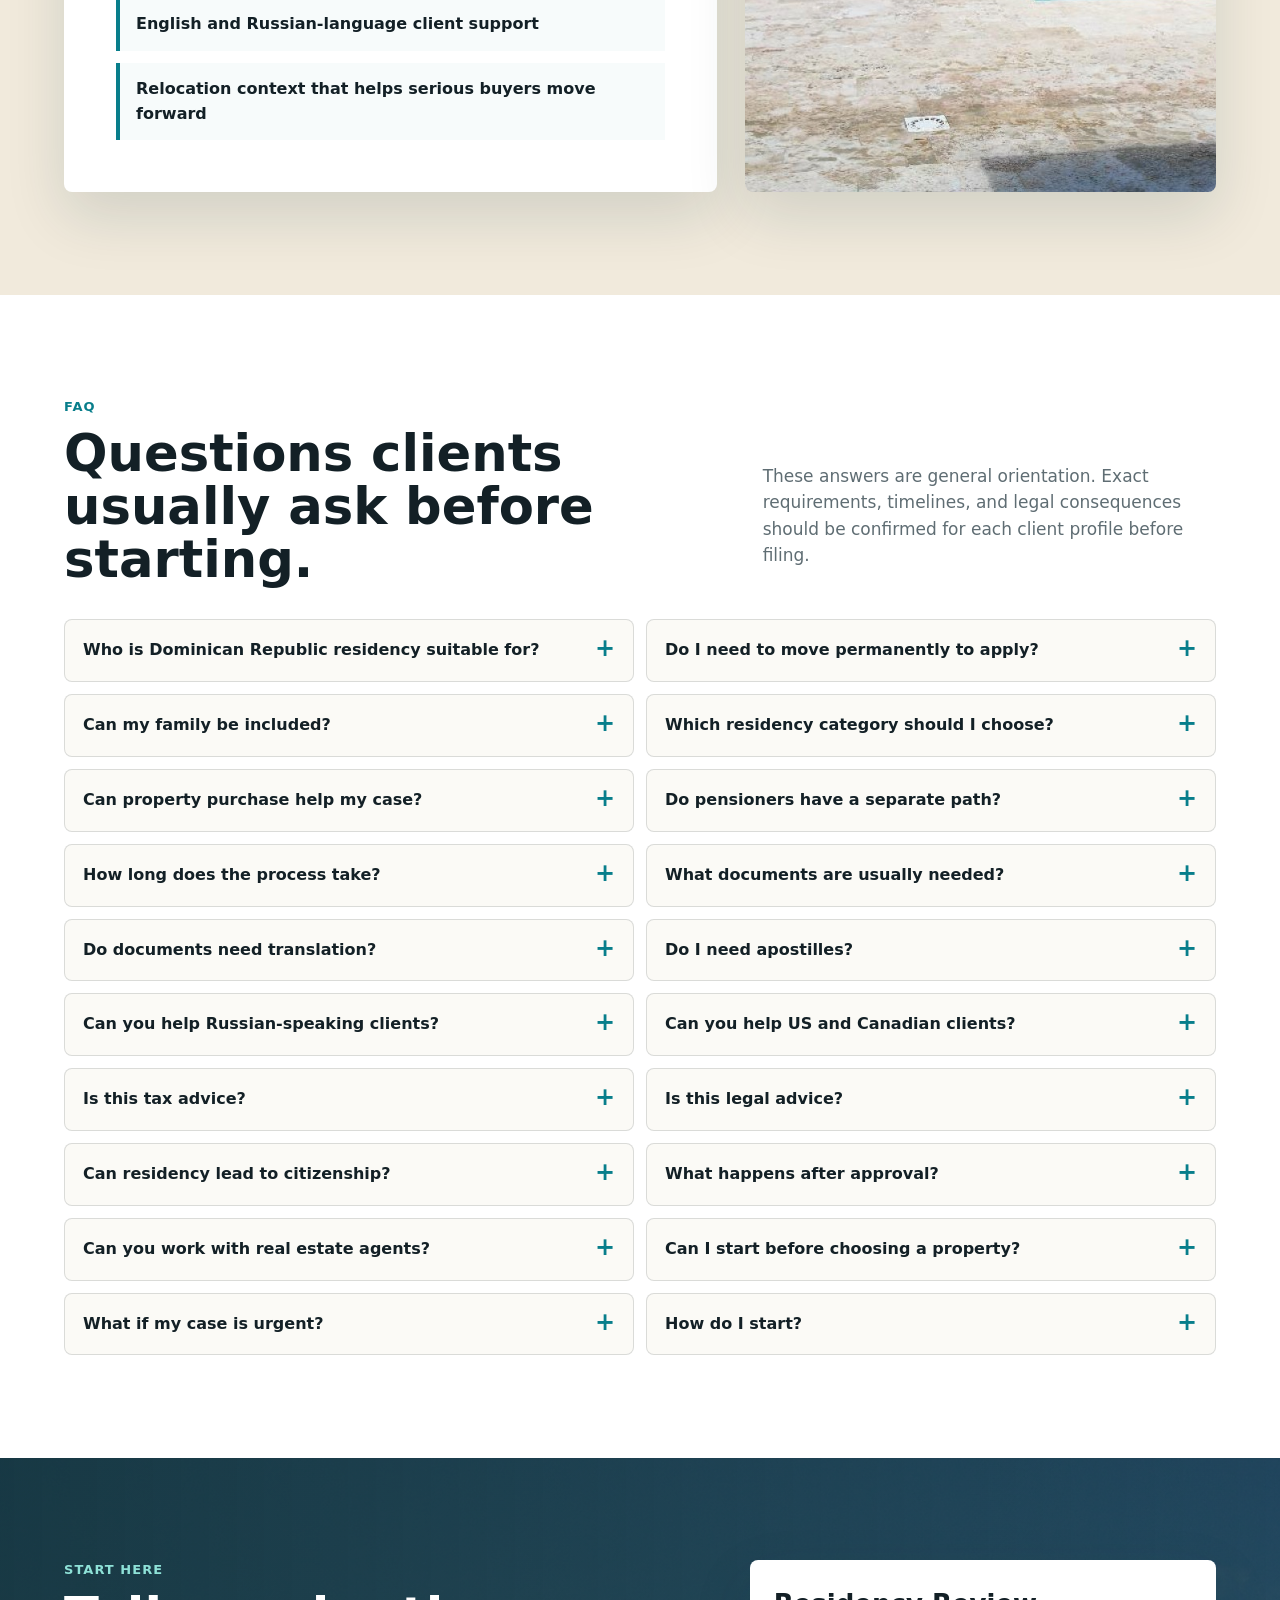
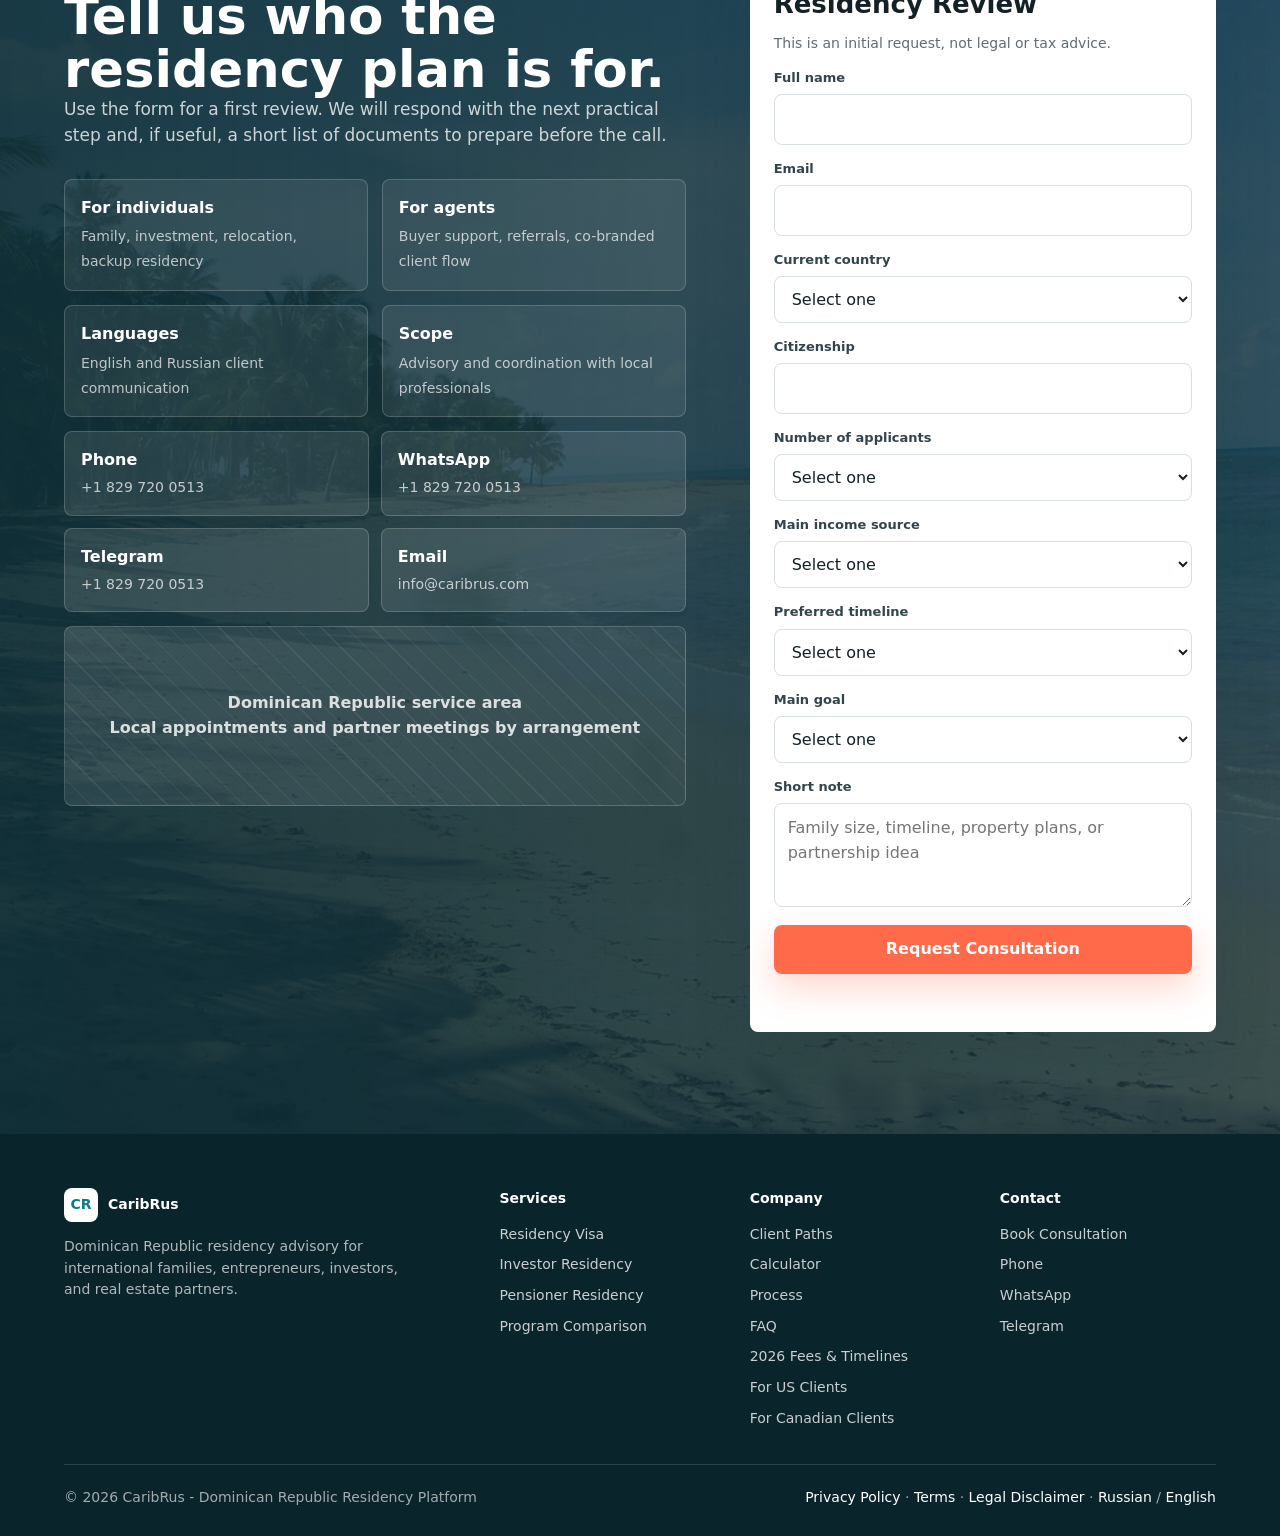
==== commit de4b026f: "Set individual residency pricing to USD 2,000-3,500" ====
--- a/index.html
+++ b/index.html
@@ -1706,7 +1706,7 @@
         </div>
         <div class="fee-card">
           <strong>CaribRus professional support</strong>
-          <span>Individual residency cases: typically US$1,500-US$3,000. Family files: typically US$3,500-US$5,000. Naturalization support: typically US$2,000-US$3,500.</span>
+          <span>Individual residency cases: typically US$2,000-US$3,500. Family files: typically US$3,500-US$5,000. Naturalization support: typically US$2,000-US$3,500.</span>
         </div>
       </div>
     </div>
@@ -2579,7 +2579,7 @@
   "Naturalization": "Натурализация",
   "MIP introduced a new digital procedure in 2026. The applicable portal charge and required documents must be confirmed for the applicant's exact route before filing.": "В 2026 году MIP ввело новую цифровую процедуру. Платёж в портале и комплект документов необходимо подтверждать для конкретного основания до подачи.",
   "CaribRus professional support": "Профессиональное сопровождение CaribRus",
-  "Individual residency cases: typically US$1,500-US$3,000. Family files: typically US$3,500-US$5,000. Naturalization support: typically US$2,000-US$3,500.": "Индивидуальная резиденция: обычно US$1 500-US$3 000. Семейное дело: обычно US$3 500-US$5 000. Сопровождение натурализации: обычно US$2 000-US$3 500.",
+  "Individual residency cases: typically US$2,000-US$3,500. Family files: typically US$3,500-US$5,000. Naturalization support: typically US$2,000-US$3,500.": "Индивидуальная резиденция: обычно US$2 000-US$3 500. Семейное дело: обычно US$3 500-US$5 000. Сопровождение натурализации: обычно US$2 000-US$3 500.",
   "Naturalization Support": "Сопровождение натурализации",
   "Professional-fee estimate only. Government charges, translations, apostilles, insurance, medical exams, and third-party costs are separate.": "Расчёт включает только профессиональное сопровождение. Госпошлины, переводы, апостили, страховка, медицинское обследование и услуги третьих лиц оплачиваются отдельно.",
   "Explore the US client pathway →": "Маршрут для клиентов из США →",
@@ -2781,7 +2781,7 @@
   "Naturalization": "Naturalización",
   "MIP introduced a new digital procedure in 2026. The applicable portal charge and required documents must be confirmed for the applicant's exact route before filing.": "MIP introdujo un nuevo procedimiento digital en 2026. El cargo del portal y los documentos deben confirmarse para la vía exacta del solicitante antes de presentar.",
   "CaribRus professional support": "Acompañamiento profesional de CaribRus",
-  "Individual residency cases: typically US$1,500-US$3,000. Family files: typically US$3,500-US$5,000. Naturalization support: typically US$2,000-US$3,500.": "Residencia individual: normalmente US$1,500-US$3,000. Expedientes familiares: normalmente US$3,500-US$5,000. Naturalización: normalmente US$2,000-US$3,500.",
+  "Individual residency cases: typically US$2,000-US$3,500. Family files: typically US$3,500-US$5,000. Naturalization support: typically US$2,000-US$3,500.": "Residencia individual: normalmente US$2,000-US$3,500. Expedientes familiares: normalmente US$3,500-US$5,000. Naturalización: normalmente US$2,000-US$3,500.",
   "Naturalization Support": "Acompañamiento de naturalización",
   "Professional-fee estimate only. Government charges, translations, apostilles, insurance, medical exams, and third-party costs are separate.": "Estimación exclusiva de honorarios profesionales. Tasas gubernamentales, traducciones, apostillas, seguro, exámenes médicos y costos de terceros se pagan por separado.",
   "Explore the US client pathway →": "Ver la ruta para clientes de EE. UU. →",
@@ -2883,8 +2883,8 @@
 const sendEstimate = document.getElementById("sendEstimate");
 const programProfiles = {
   general: {
-    base: 1500,
-    max: 3000,
+    base: 2000,
+    max: 3500,
     months: [3, 5],
     docs: "Standard",
     docsRu: "Стандартная",
@@ -2896,8 +2896,8 @@
     checklist: ["Passport copy", "Birth certificate", "Police clearance", "Proof of address", "Document translation review"]
   },
   investor: {
-    base: 1500,
-    max: 3000,
+    base: 2000,
+    max: 3500,
     months: [4, 7],
     docs: "High",
     docsRu: "Высокая",
@@ -2909,8 +2909,8 @@
     checklist: ["Passport copy", "Source of funds summary", "Property or investment context", "Police clearance", "Local advisor review"]
   },
   pensioner: {
-    base: 1500,
-    max: 3000,
+    base: 2000,
+    max: 3500,
     months: [3, 6],
     docs: "Income proof",
     docsRu: "Доход",
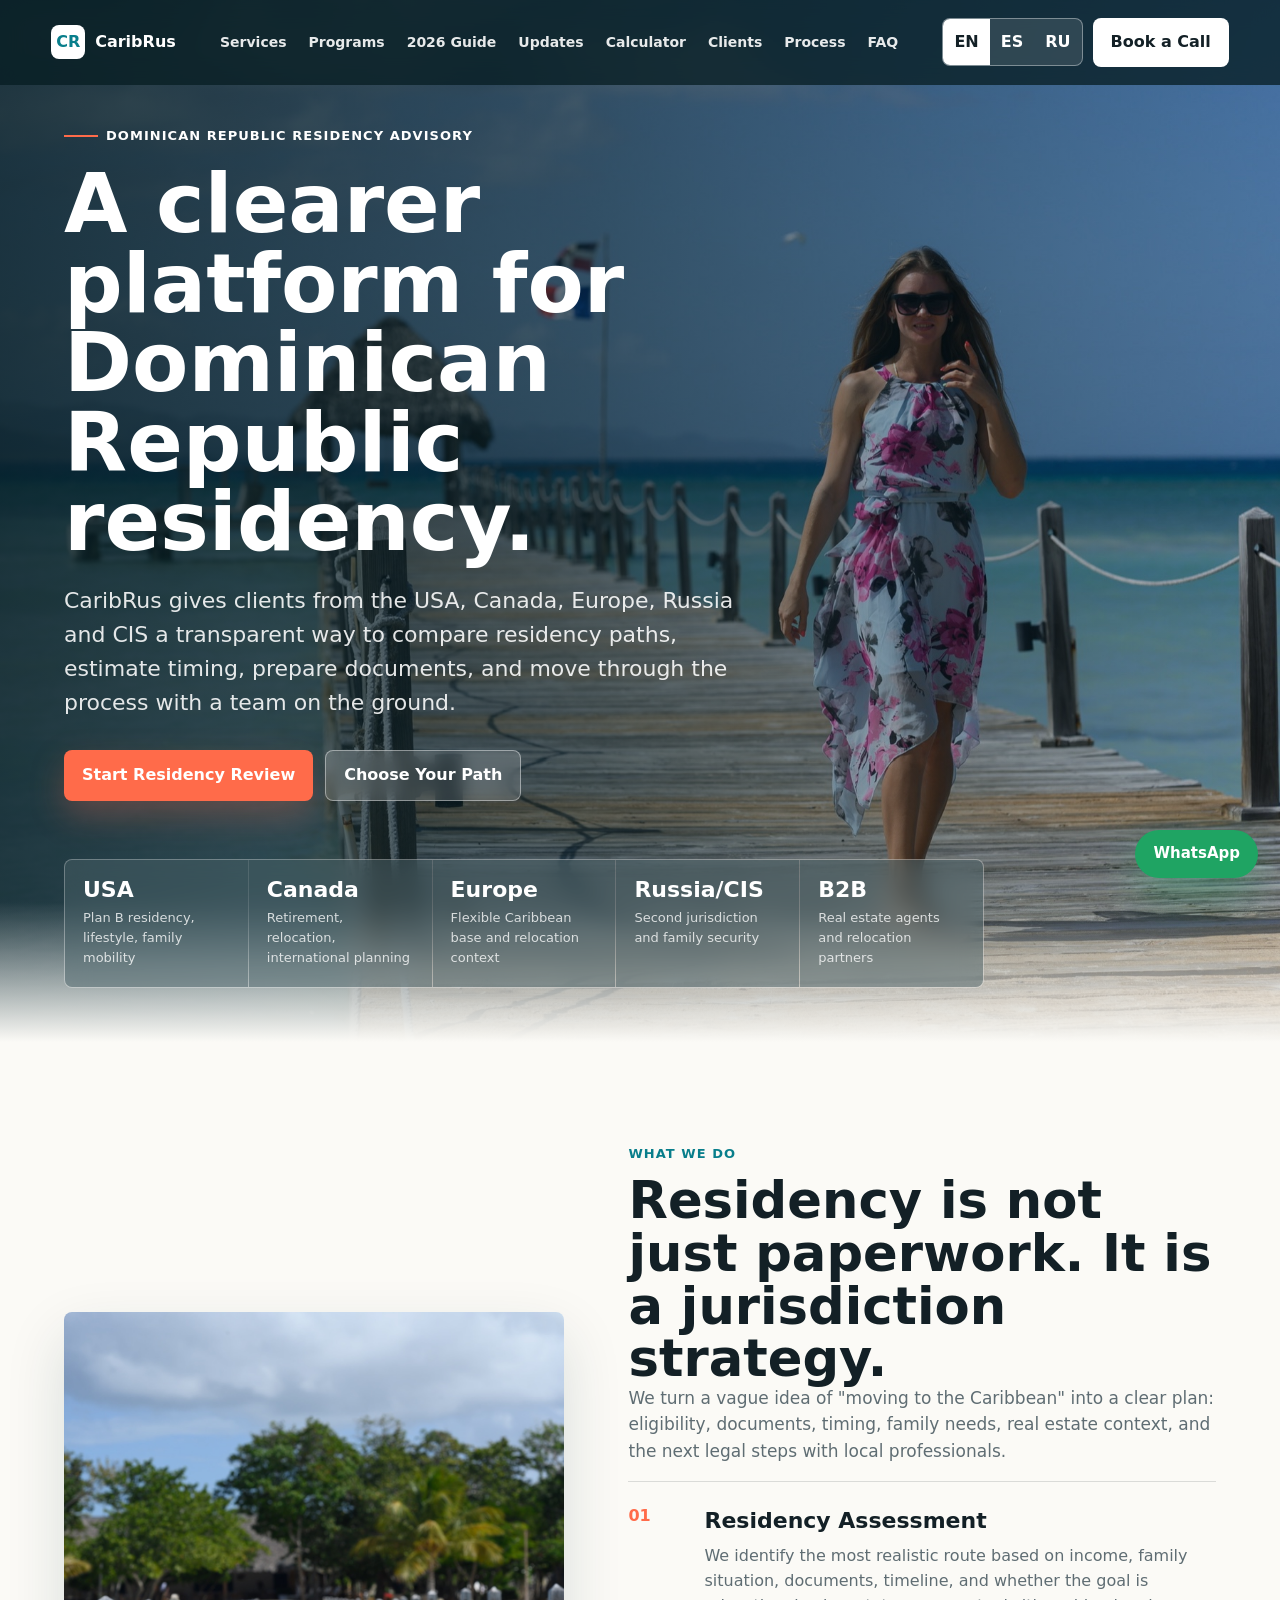
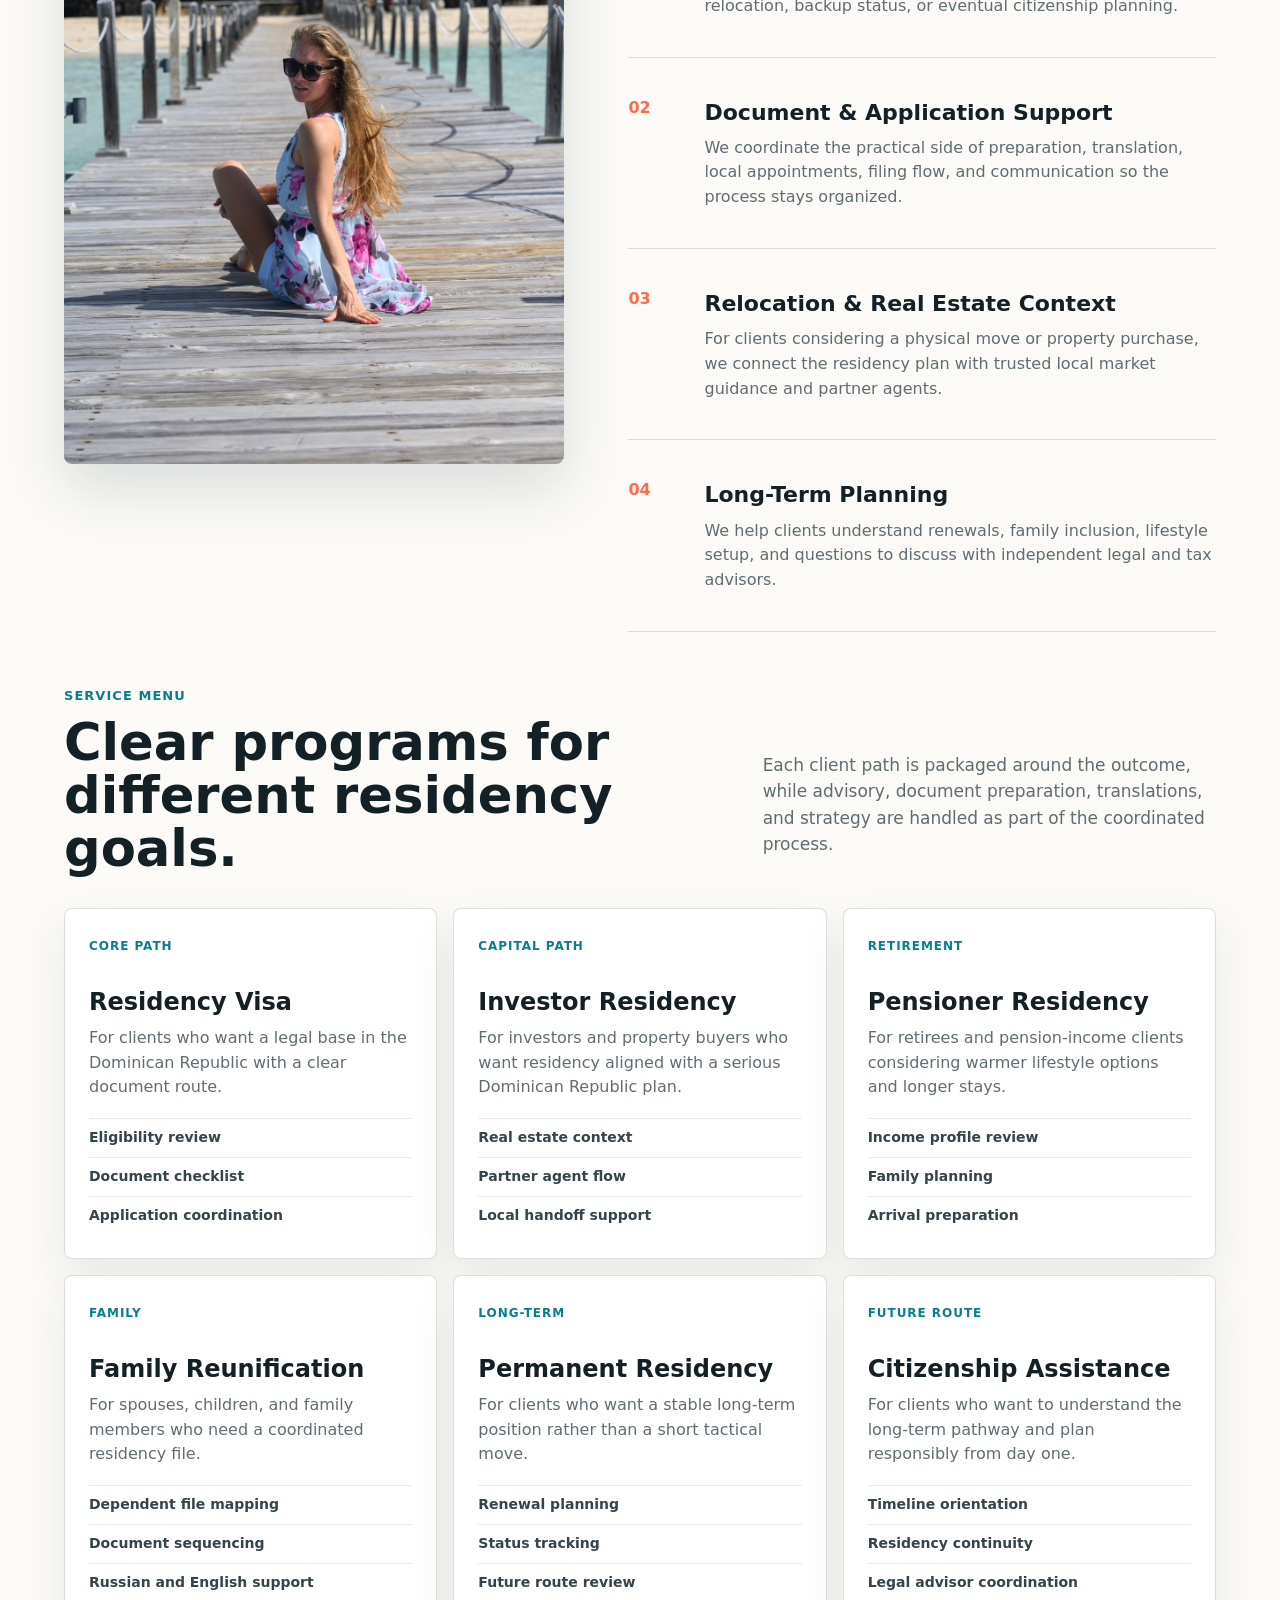
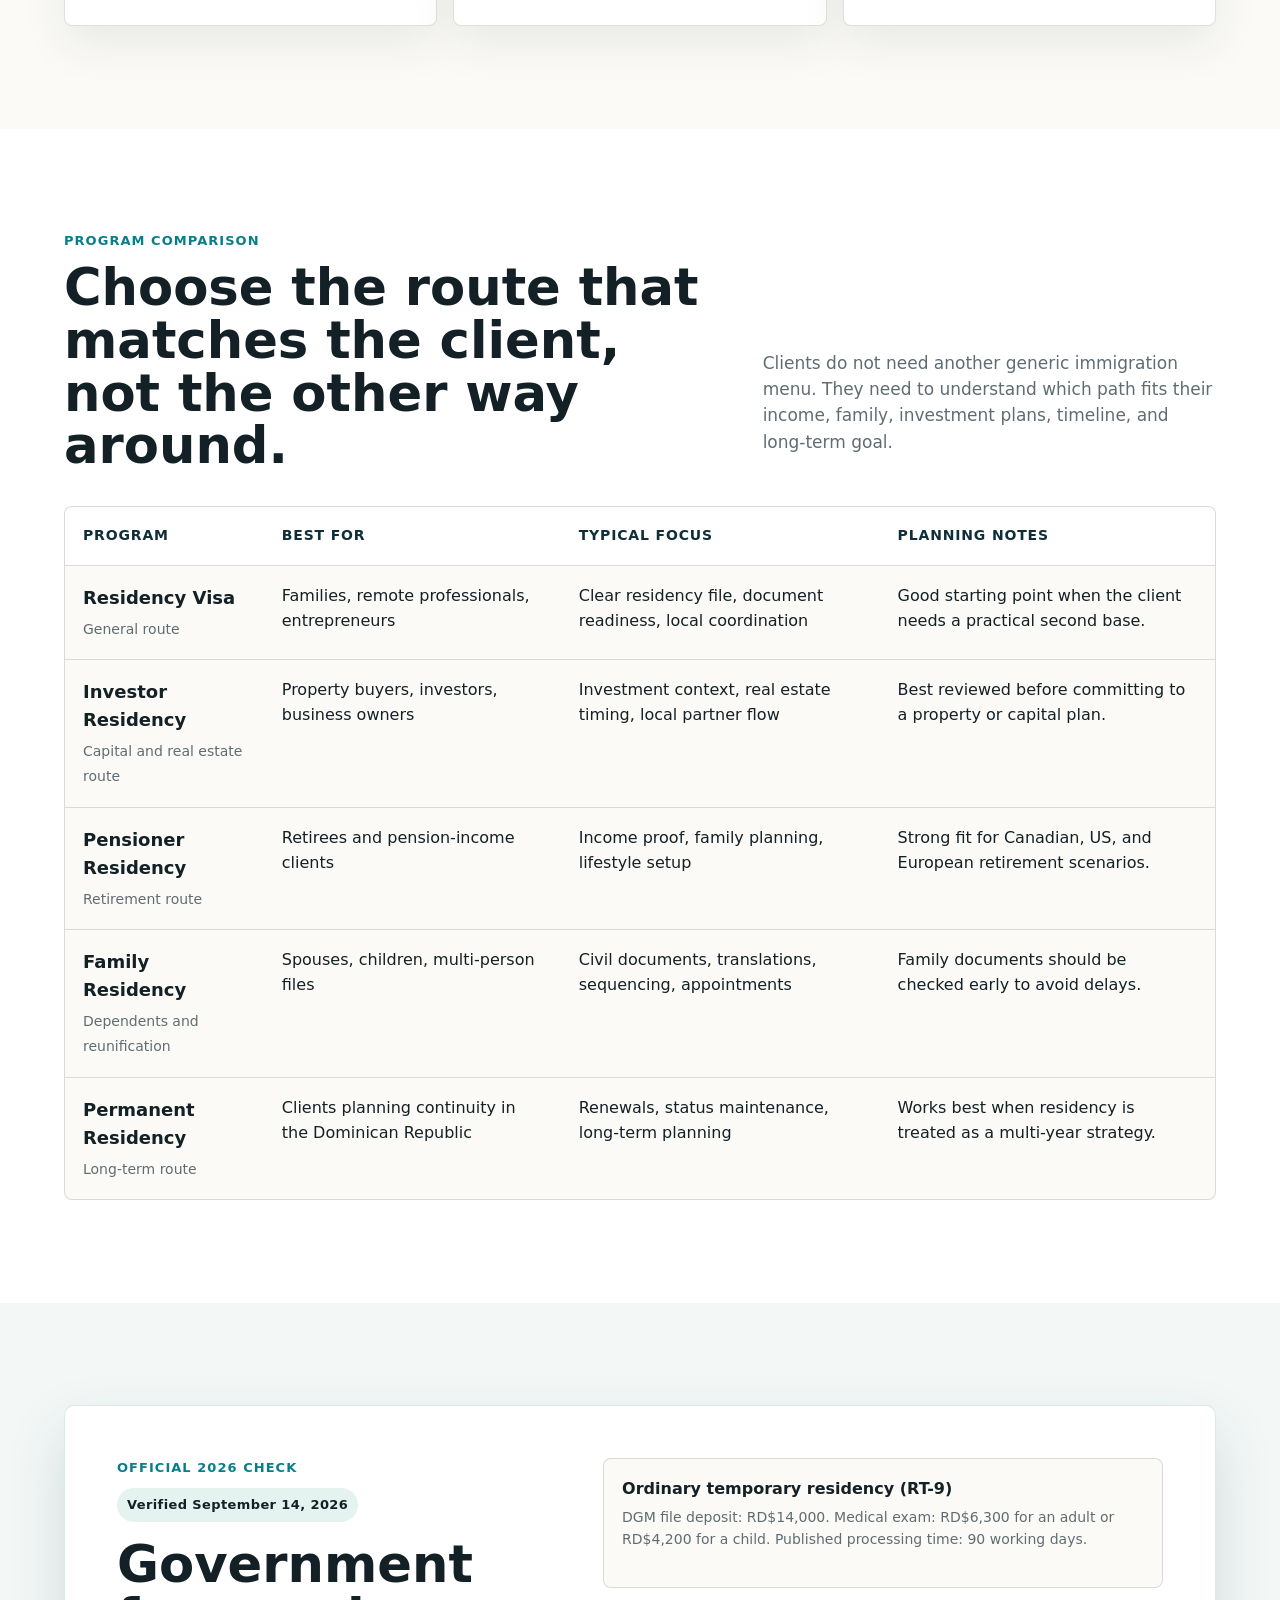
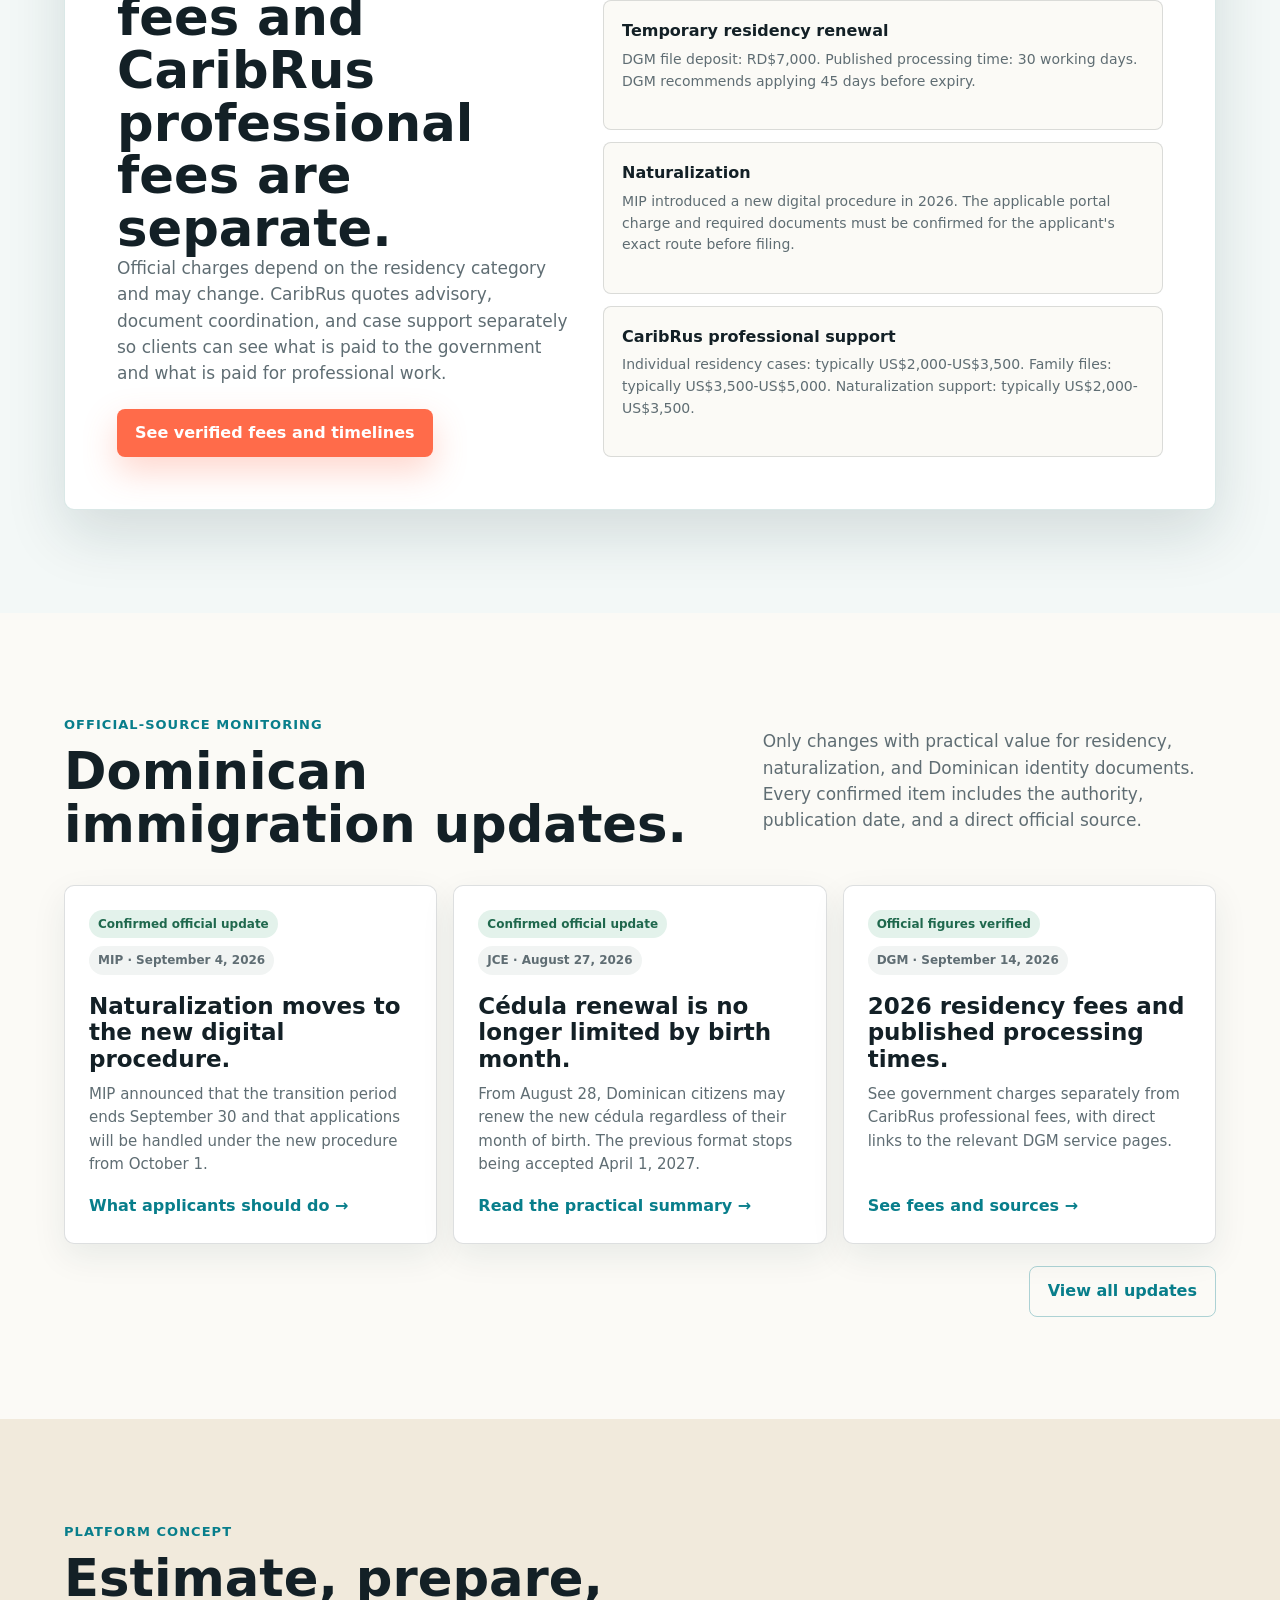
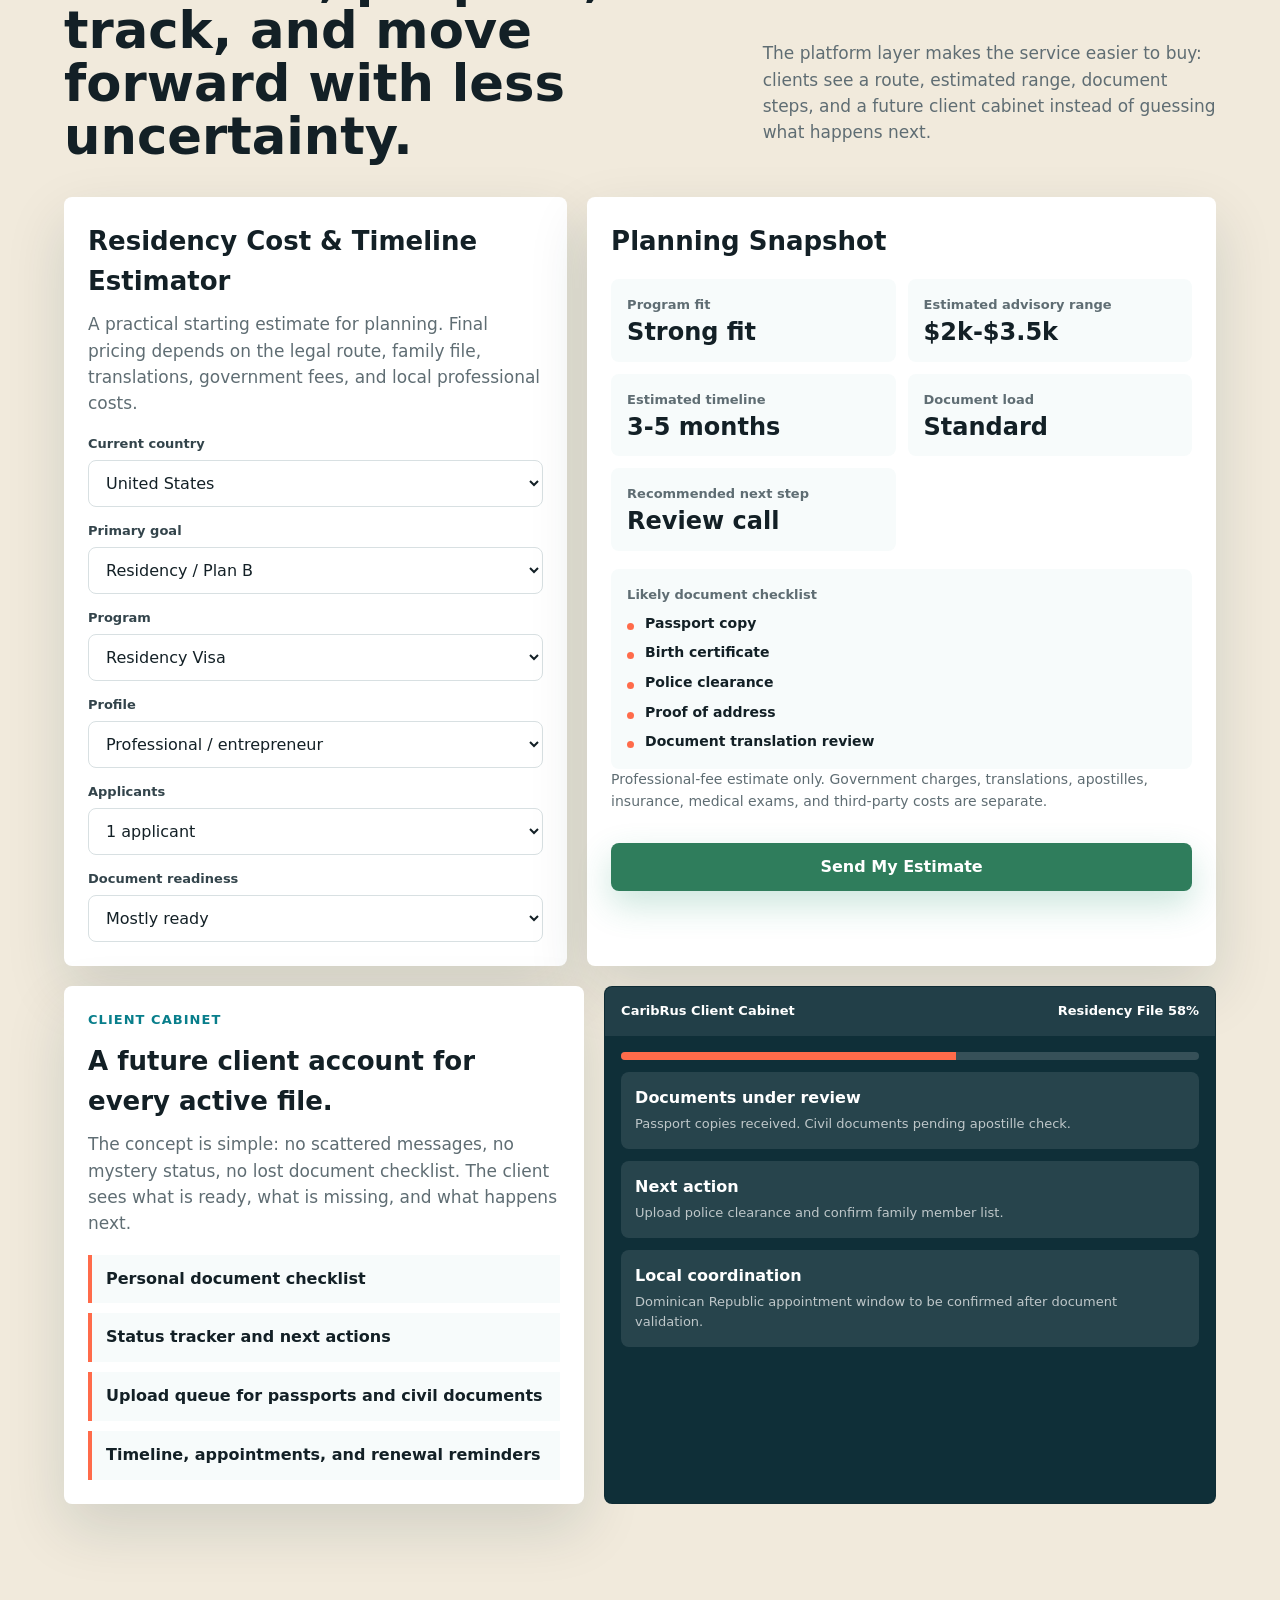
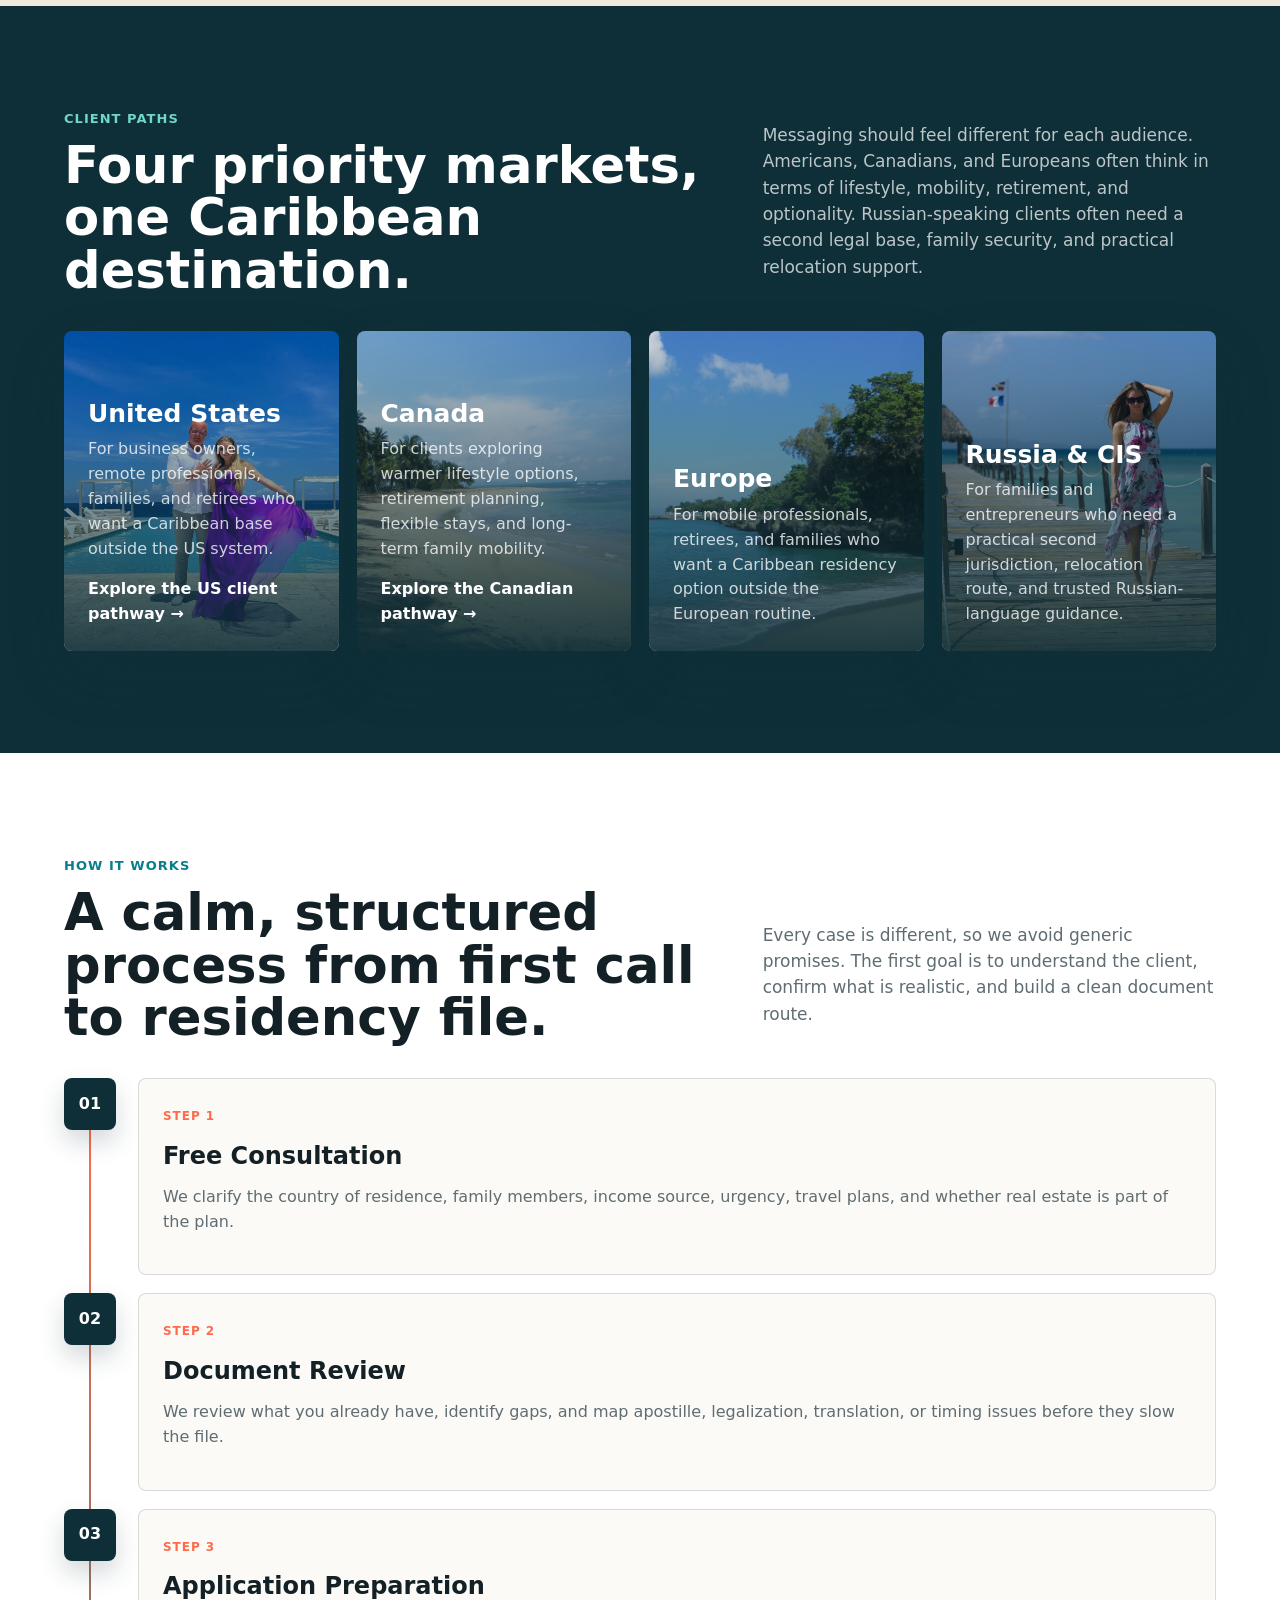
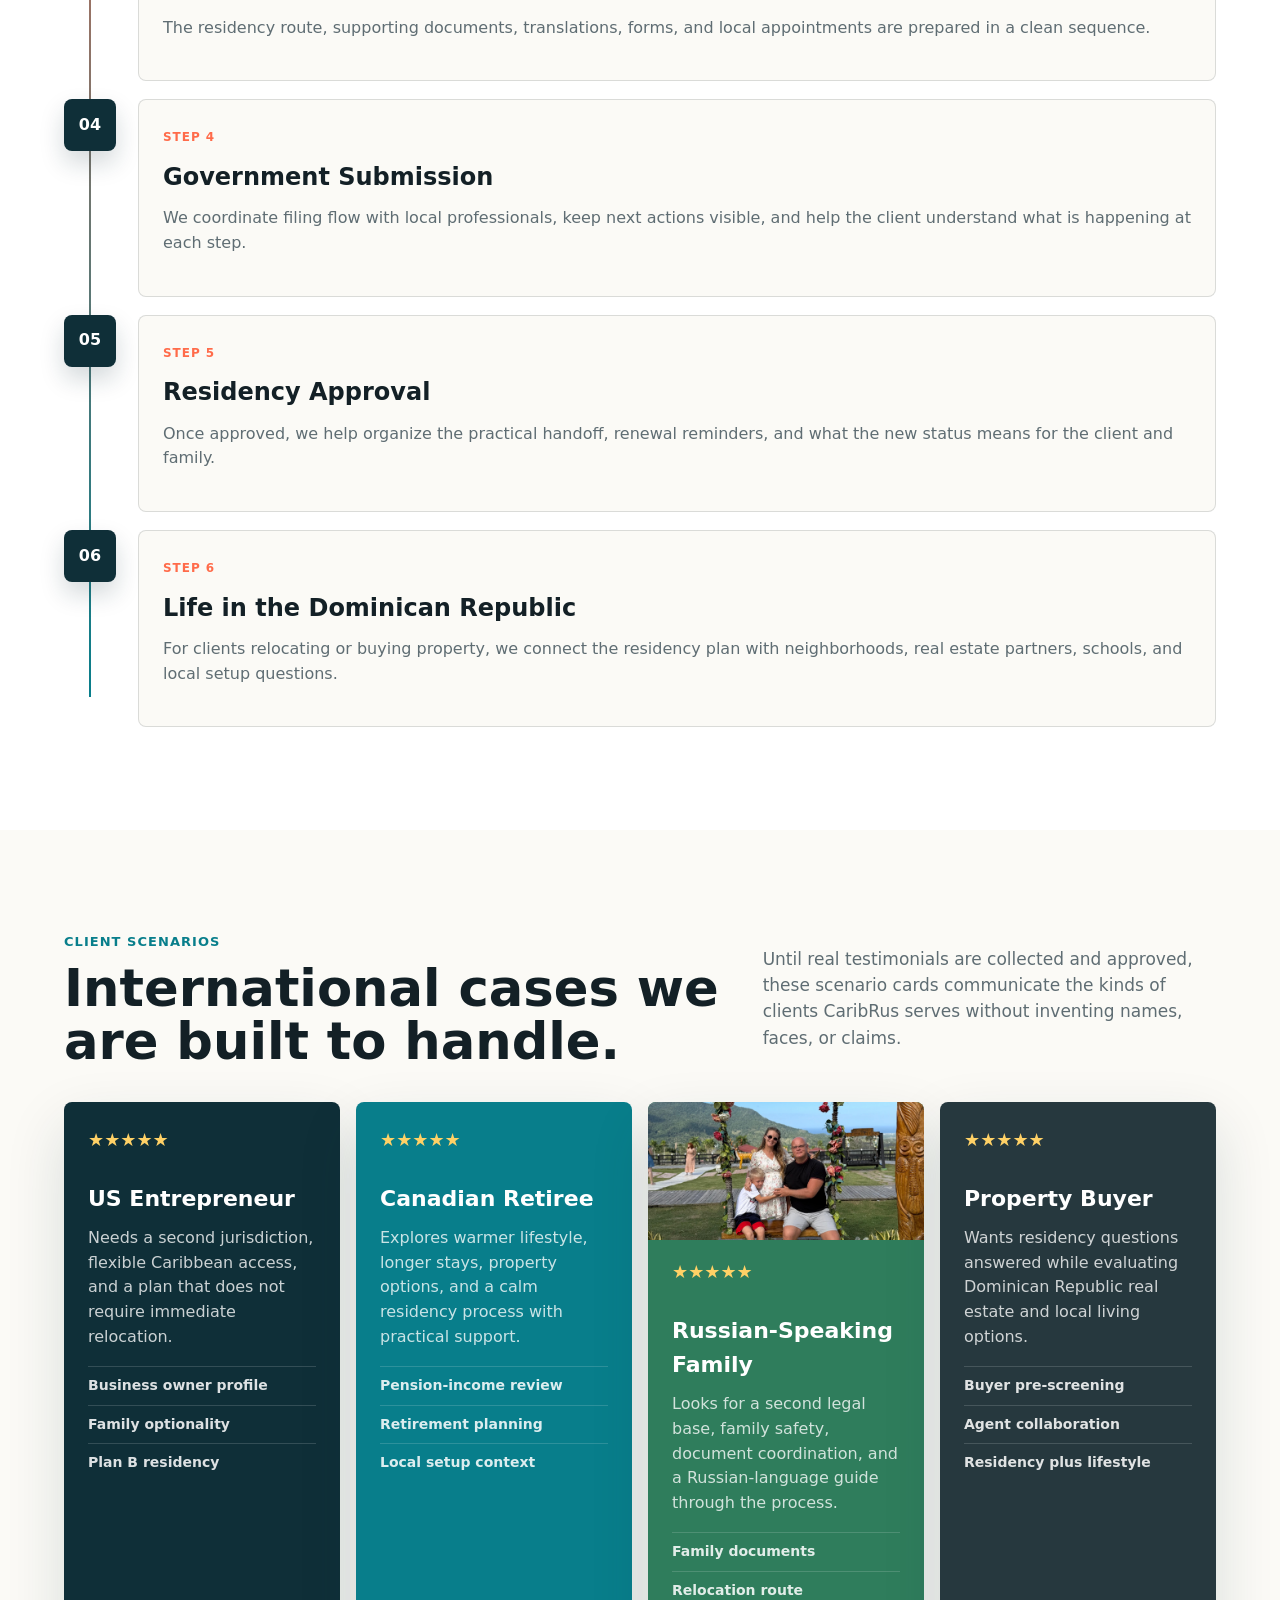
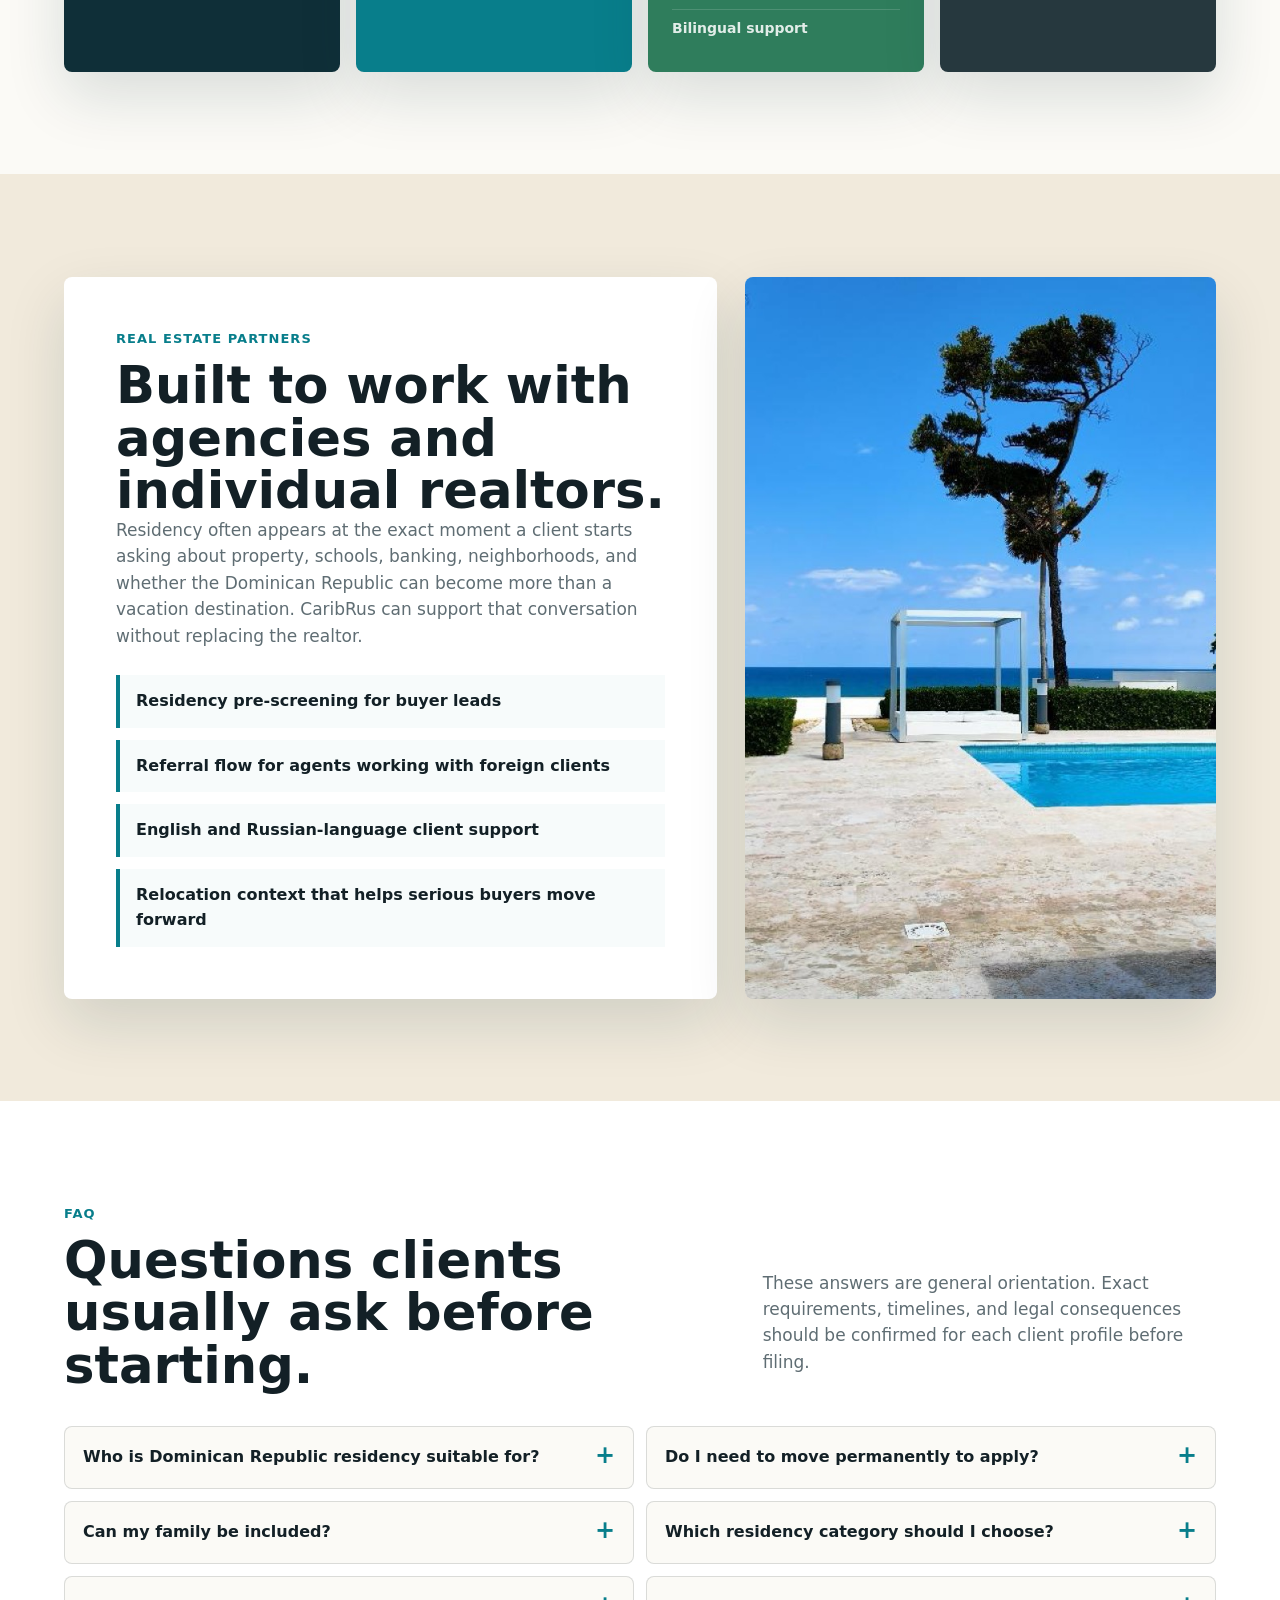
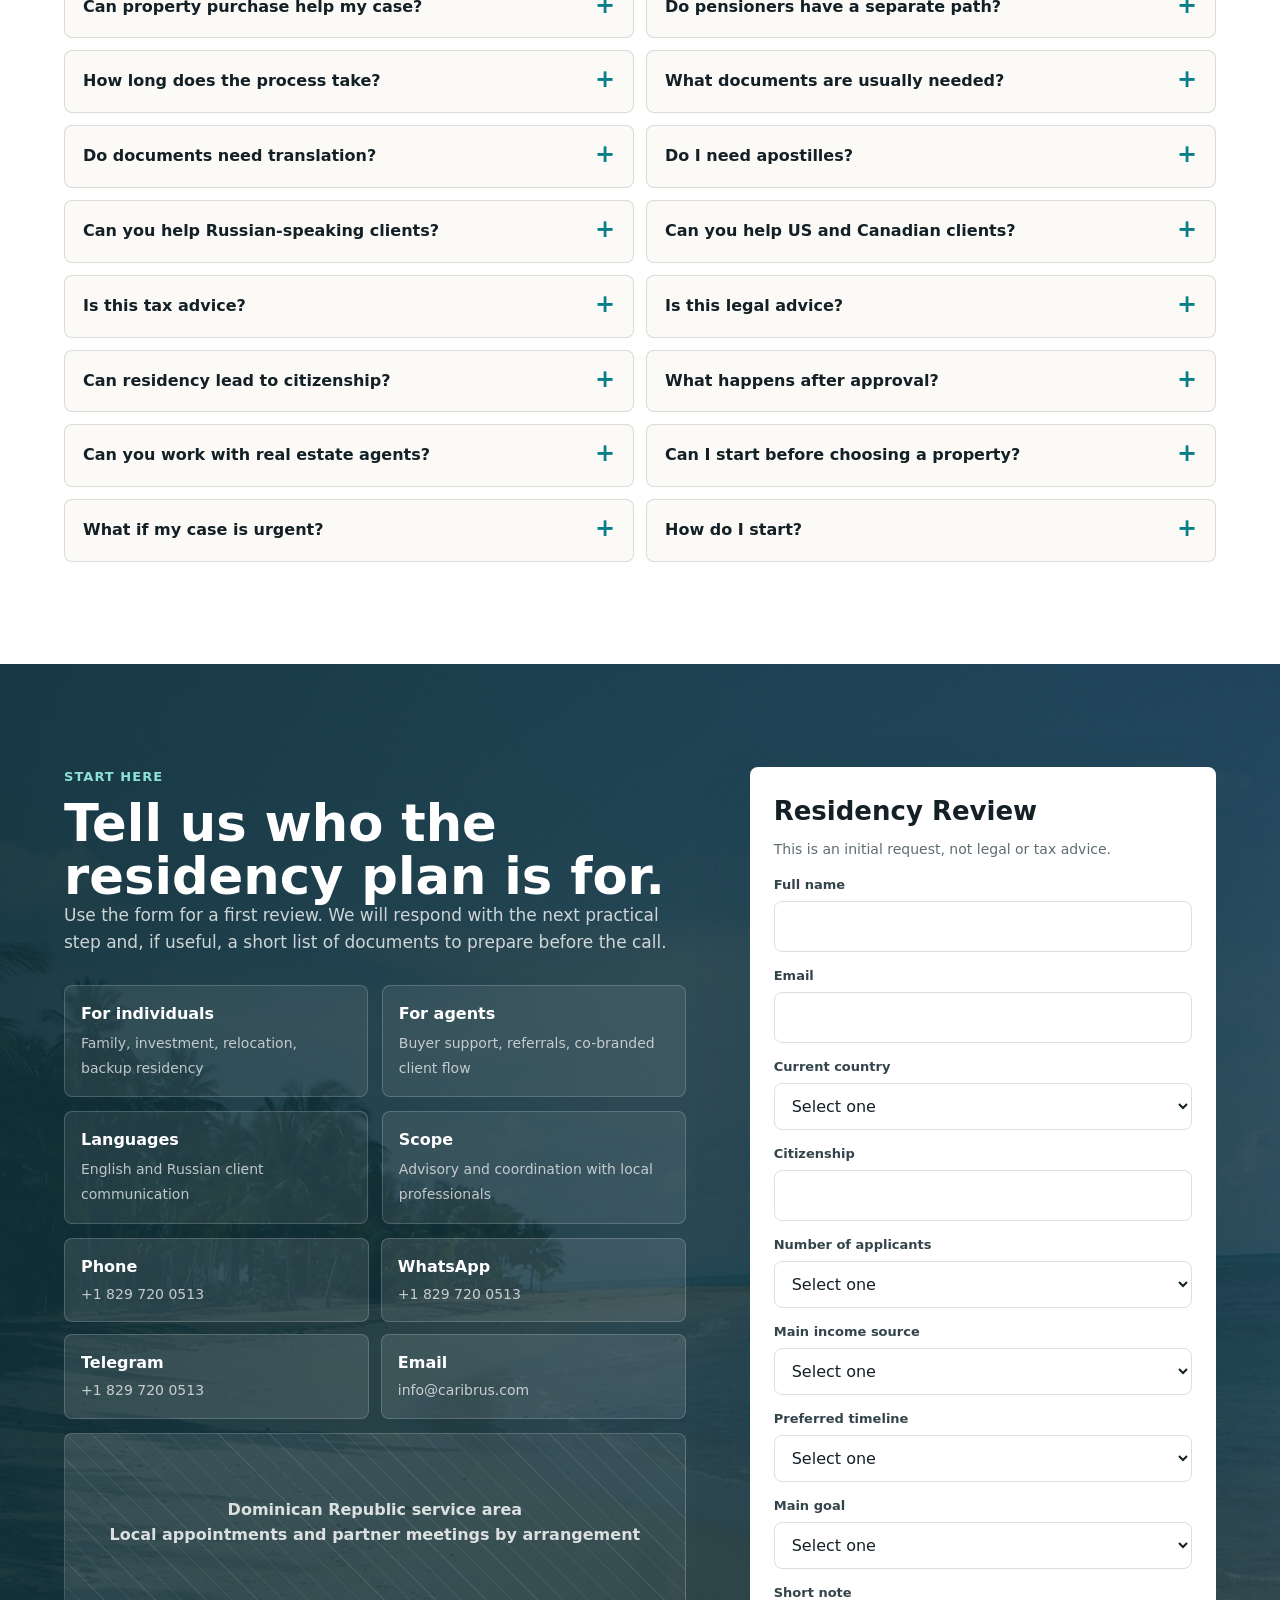
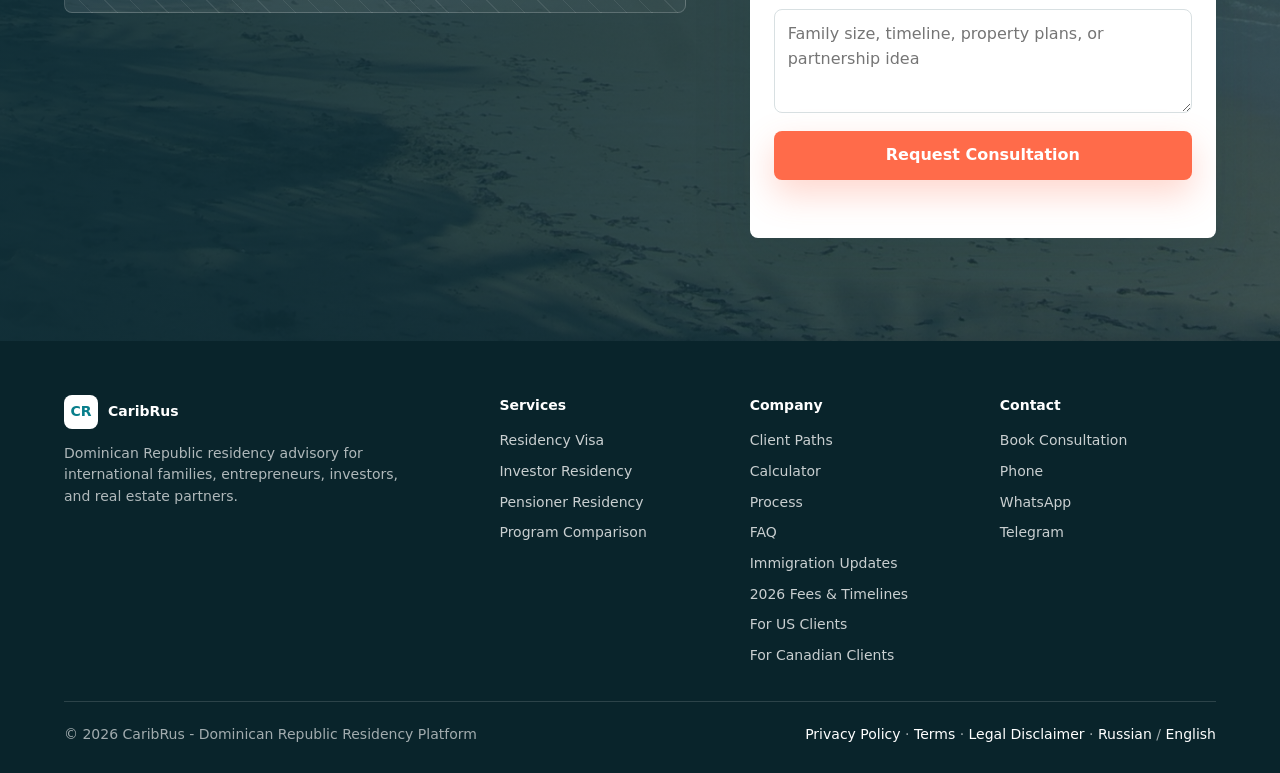
==== commit c4a0423d: "Add official-source immigration updates section" ====
--- a/index.html
+++ b/index.html
@@ -197,6 +197,12 @@
   backdrop-filter: blur(8px);
 }
 
+.button.outline {
+  color: var(--sea);
+  background: transparent;
+  border: 1px solid rgba(8, 126, 139, 0.32);
+}
+
 .estimate-whatsapp {
   width: 100%;
   margin-top: 16px;
@@ -961,6 +967,82 @@
   line-height: 1.55;
 }
 
+.updates-section {
+  background: var(--paper);
+}
+
+.updates-grid {
+  display: grid;
+  grid-template-columns: repeat(3, minmax(0, 1fr));
+  gap: 16px;
+}
+
+.update-card {
+  display: flex;
+  min-height: 100%;
+  flex-direction: column;
+  padding: 24px;
+  border: 1px solid var(--line);
+  border-radius: 10px;
+  background: #fff;
+  box-shadow: 0 12px 34px rgba(15, 47, 56, 0.08);
+}
+
+.update-meta {
+  display: flex;
+  flex-wrap: wrap;
+  gap: 8px;
+  margin-bottom: 18px;
+}
+
+.update-status,
+.update-date {
+  display: inline-flex;
+  align-items: center;
+  min-height: 28px;
+  padding: 5px 9px;
+  border-radius: 999px;
+  font-size: 12px;
+  font-weight: 820;
+}
+
+.update-status {
+  color: #1f684d;
+  background: #e3f2eb;
+}
+
+.update-date {
+  color: var(--muted);
+  background: #f1f4f3;
+}
+
+.update-card h3 {
+  margin-bottom: 11px;
+  font-size: 23px;
+  line-height: 1.15;
+}
+
+.update-card p {
+  margin-bottom: 18px;
+  color: var(--muted);
+  font-size: 15px;
+}
+
+.update-link {
+  display: inline-flex;
+  margin-top: auto;
+  color: var(--sea);
+  font-weight: 820;
+}
+
+.update-link:hover { text-decoration: underline; }
+
+.updates-all {
+  display: flex;
+  justify-content: flex-end;
+  margin-top: 22px;
+}
+
 .market-link {
   display: inline-flex;
   margin-top: 16px;
@@ -1335,6 +1417,7 @@
   .card-grid,
   .service-grid,
   .scenario-grid,
+  .updates-grid,
   .faq-grid,
   .contact-points {
     grid-template-columns: repeat(2, minmax(0, 1fr));
@@ -1431,6 +1514,7 @@
   .audiences .card-grid,
   .service-grid,
   .scenario-grid,
+  .updates-grid,
   .faq-grid,
   .contact-points,
   .contact-methods,
@@ -1477,6 +1561,7 @@
     <a href="#services">Services</a>
     <a href="#programs">Programs</a>
     <a href="#verified-2026">2026 Guide</a>
+    <a href="#updates">Updates</a>
     <a href="#platform">Calculator</a>
     <a href="#clients">Clients</a>
     <a href="#process">Process</a>
@@ -1709,6 +1794,48 @@
           <span>Individual residency cases: typically US$2,000-US$3,500. Family files: typically US$3,500-US$5,000. Naturalization support: typically US$2,000-US$3,500.</span>
         </div>
       </div>
+    </div>
+  </section>
+
+  <section class="section updates-section" id="updates">
+    <div class="section-inner">
+      <div class="section-head">
+        <div>
+          <div class="section-kicker">Official-source monitoring</div>
+          <h2>Dominican immigration updates.</h2>
+        </div>
+        <p>Only changes with practical value for residency, naturalization, and Dominican identity documents. Every confirmed item includes the authority, publication date, and a direct official source.</p>
+      </div>
+      <div class="updates-grid">
+        <article class="update-card">
+          <div class="update-meta">
+            <span class="update-status">Confirmed official update</span>
+            <span class="update-date">MIP · September 4, 2026</span>
+          </div>
+          <h3>Naturalization moves to the new digital procedure.</h3>
+          <p>MIP announced that the transition period ends September 30 and that applications will be handled under the new procedure from October 1.</p>
+          <a class="update-link" href="update-naturalization-procedure-2026.html">What applicants should do →</a>
+        </article>
+        <article class="update-card">
+          <div class="update-meta">
+            <span class="update-status">Confirmed official update</span>
+            <span class="update-date">JCE · August 27, 2026</span>
+          </div>
+          <h3>Cédula renewal is no longer limited by birth month.</h3>
+          <p>From August 28, Dominican citizens may renew the new cédula regardless of their month of birth. The previous format stops being accepted April 1, 2027.</p>
+          <a class="update-link" href="update-cedula-renewal-2026.html">Read the practical summary →</a>
+        </article>
+        <article class="update-card">
+          <div class="update-meta">
+            <span class="update-status">Official figures verified</span>
+            <span class="update-date">DGM · September 14, 2026</span>
+          </div>
+          <h3>2026 residency fees and published processing times.</h3>
+          <p>See government charges separately from CaribRus professional fees, with direct links to the relevant DGM service pages.</p>
+          <a class="update-link" href="official-fees-2026.html">See fees and sources →</a>
+        </article>
+      </div>
+      <div class="updates-all"><a class="button outline" href="updates.html">View all updates</a></div>
     </div>
   </section>
 
@@ -2277,6 +2404,7 @@
           <li><a href="#platform">Calculator</a></li>
           <li><a href="#process">Process</a></li>
           <li><a href="#faq">FAQ</a></li>
+          <li><a href="updates.html">Immigration Updates</a></li>
           <li><a href="official-fees-2026.html">2026 Fees & Timelines</a></li>
           <li><a href="usa-2026.html">For US Clients</a></li>
           <li><a href="canada-2026.html">For Canadian Clients</a></li>
@@ -2305,6 +2433,7 @@
 const ruText = {
   "Services": "Услуги",
   "Programs": "Программы",
+  "Updates": "Обновления",
   "Calculator": "Калькулятор",
   "Clients": "Клиенты",
   "Process": "Процесс",
@@ -2601,6 +2730,25 @@
   "2026 Fees & Timelines": "Сборы и сроки 2026",
   "For US Clients": "Для клиентов из США",
   "For Canadian Clients": "Для клиентов из Канады"
+  ,"Official-source monitoring": "Мониторинг официальных источников"
+  ,"Dominican immigration updates.": "Актуальные изменения."
+  ,"Only changes with practical value for residency, naturalization, and Dominican identity documents. Every confirmed item includes the authority, publication date, and a direct official source.": "Только важные изменения по резиденции, натурализации и доминиканским документам. Для каждого подтверждённого сообщения указаны ведомство, дата публикации и прямая ссылка на официальный источник."
+  ,"Confirmed official update": "Подтверждено официальным источником"
+  ,"MIP · September 4, 2026": "MIP · 4 сентября 2026"
+  ,"Naturalization moves to the new digital procedure.": "Натурализация переходит на новую цифровую процедуру."
+  ,"MIP announced that the transition period ends September 30 and that applications will be handled under the new procedure from October 1.": "MIP сообщило, что переходный период заканчивается 30 сентября, а с 1 октября заявления рассматриваются по новой процедуре."
+  ,"What applicants should do →": "Что делать заявителям →"
+  ,"JCE · August 27, 2026": "JCE · 27 августа 2026"
+  ,"Cédula renewal is no longer limited by birth month.": "Обновление cédula больше не зависит от месяца рождения."
+  ,"From August 28, Dominican citizens may renew the new cédula regardless of their month of birth. The previous format stops being accepted April 1, 2027.": "С 28 августа граждане Доминиканской Республики могут обновить cédula независимо от месяца рождения. Документ прежнего формата перестанет приниматься 1 апреля 2027 года."
+  ,"Read the practical summary →": "Практическое разъяснение →"
+  ,"Official figures verified": "Официальные данные проверены"
+  ,"DGM · September 14, 2026": "DGM · 14 сентября 2026"
+  ,"2026 residency fees and published processing times.": "Тарифы и опубликованные сроки резиденции на 2026 год."
+  ,"See government charges separately from CaribRus professional fees, with direct links to the relevant DGM service pages.": "Государственные платежи отделены от гонорара CaribRus; приведены прямые ссылки на соответствующие страницы услуг DGM."
+  ,"See fees and sources →": "Тарифы и источники →"
+  ,"View all updates": "Все обновления"
+  ,"Immigration Updates": "Актуальные изменения"
 };
 
 const ruPlaceholders = {
@@ -2610,6 +2758,7 @@
 const esText = {
   "Services": "Servicios",
   "Programs": "Programas",
+  "Updates": "Actualizaciones",
   "Calculator": "Calculadora",
   "Clients": "Clientes",
   "Process": "Proceso",
@@ -2803,6 +2952,25 @@
   "2026 Fees & Timelines": "Tasas y plazos 2026",
   "For US Clients": "Para clientes de EE. UU.",
   "For Canadian Clients": "Para clientes de Canadá"
+  ,"Official-source monitoring": "Monitoreo de fuentes oficiales"
+  ,"Dominican immigration updates.": "Actualizaciones migratorias."
+  ,"Only changes with practical value for residency, naturalization, and Dominican identity documents. Every confirmed item includes the authority, publication date, and a direct official source.": "Solo cambios relevantes sobre residencia, naturalización y documentos dominicanos. Cada actualización confirmada incluye la autoridad, la fecha de publicación y un enlace directo a la fuente oficial."
+  ,"Confirmed official update": "Actualización oficial confirmada"
+  ,"MIP · September 4, 2026": "MIP · 4 de septiembre de 2026"
+  ,"Naturalization moves to the new digital procedure.": "La naturalización pasa al nuevo procedimiento digital."
+  ,"MIP announced that the transition period ends September 30 and that applications will be handled under the new procedure from October 1.": "MIP informó que el período de transición termina el 30 de septiembre y que las solicitudes se tramitarán bajo el nuevo procedimiento desde el 1 de octubre."
+  ,"What applicants should do →": "Qué deben hacer los solicitantes →"
+  ,"JCE · August 27, 2026": "JCE · 27 de agosto de 2026"
+  ,"Cédula renewal is no longer limited by birth month.": "La renovación de la cédula ya no depende del mes de nacimiento."
+  ,"From August 28, Dominican citizens may renew the new cédula regardless of their month of birth. The previous format stops being accepted April 1, 2027.": "Desde el 28 de agosto, los ciudadanos dominicanos pueden renovar la nueva cédula sin importar su mes de nacimiento. El formato anterior dejará de aceptarse el 1 de abril de 2027."
+  ,"Read the practical summary →": "Ver el resumen práctico →"
+  ,"Official figures verified": "Cifras oficiales verificadas"
+  ,"DGM · September 14, 2026": "DGM · 14 de septiembre de 2026"
+  ,"2026 residency fees and published processing times.": "Tasas de residencia y plazos publicados para 2026."
+  ,"See government charges separately from CaribRus professional fees, with direct links to the relevant DGM service pages.": "Consulte las tasas gubernamentales por separado de los honorarios de CaribRus, con enlaces directos a las páginas de servicios de DGM."
+  ,"See fees and sources →": "Ver tasas y fuentes →"
+  ,"View all updates": "Ver todas las actualizaciones"
+  ,"Immigration Updates": "Actualizaciones migratorias"
 };
 
 const esPlaceholders = {
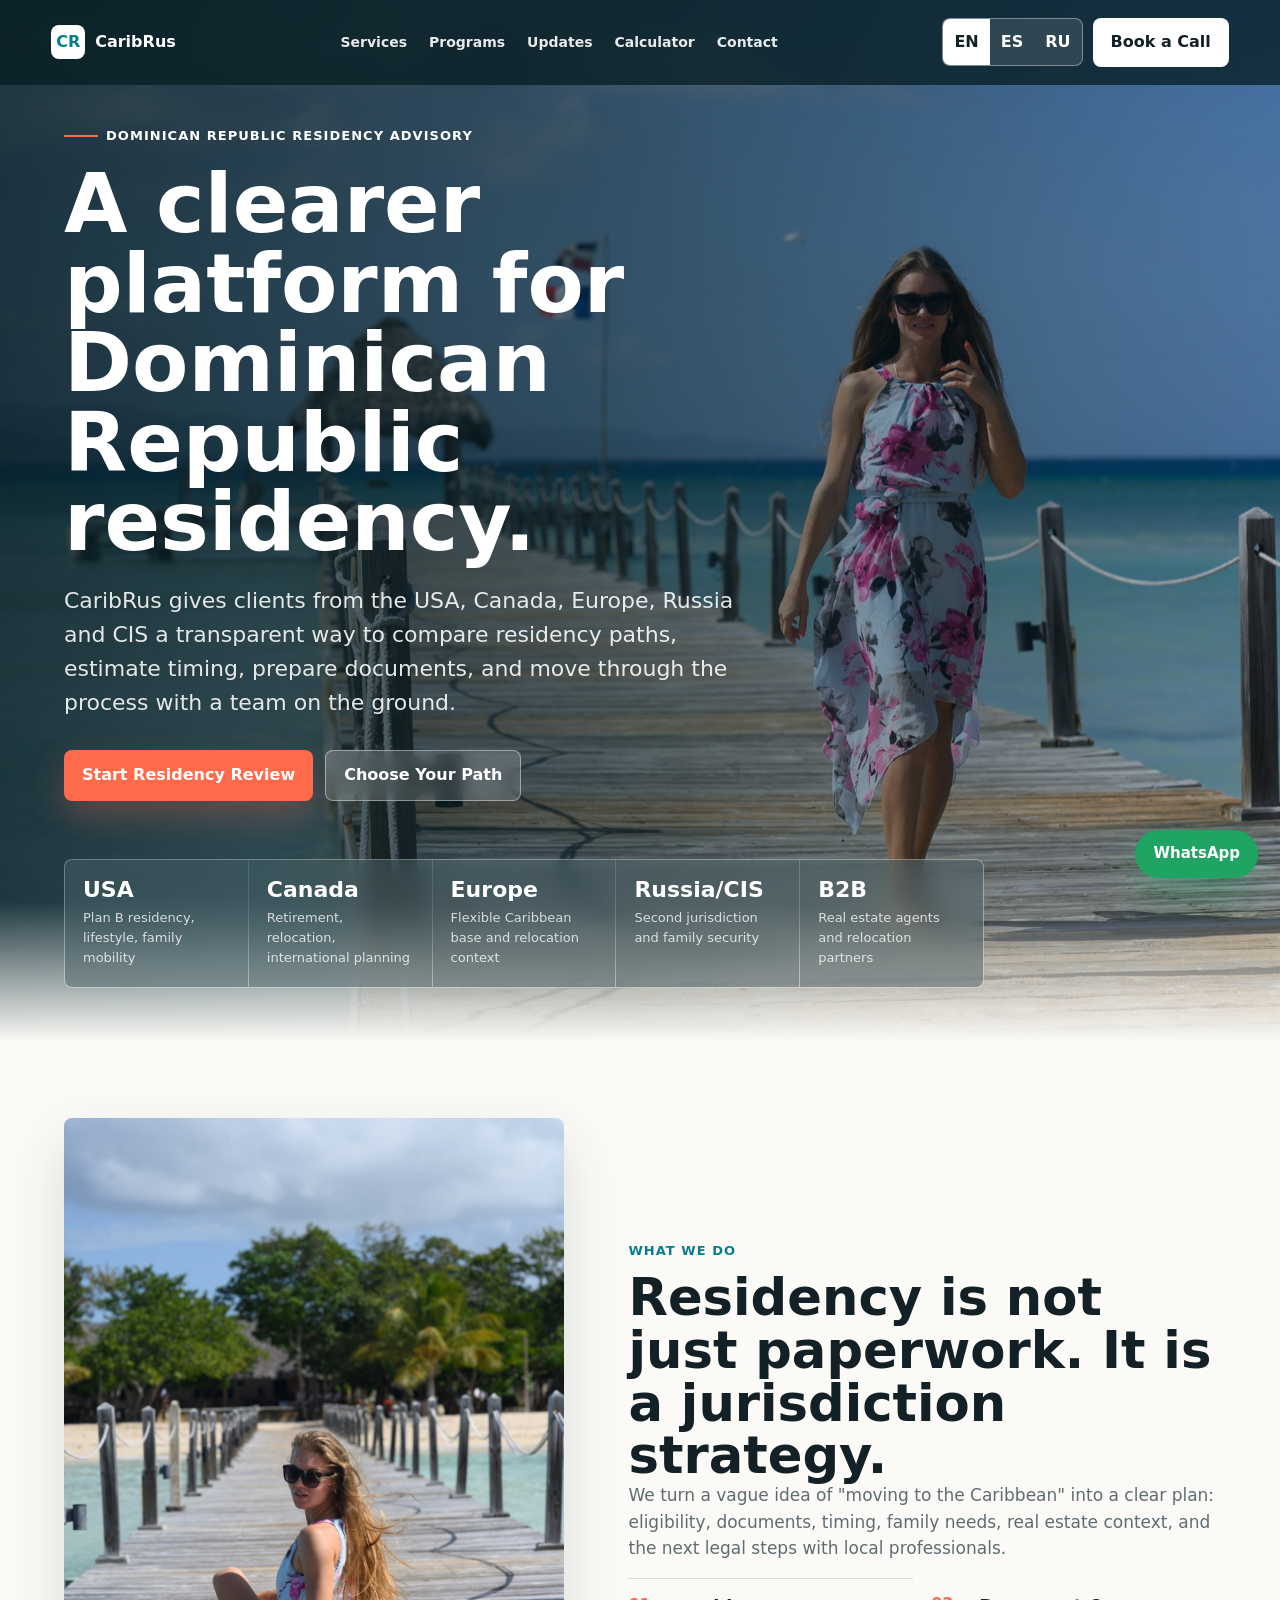
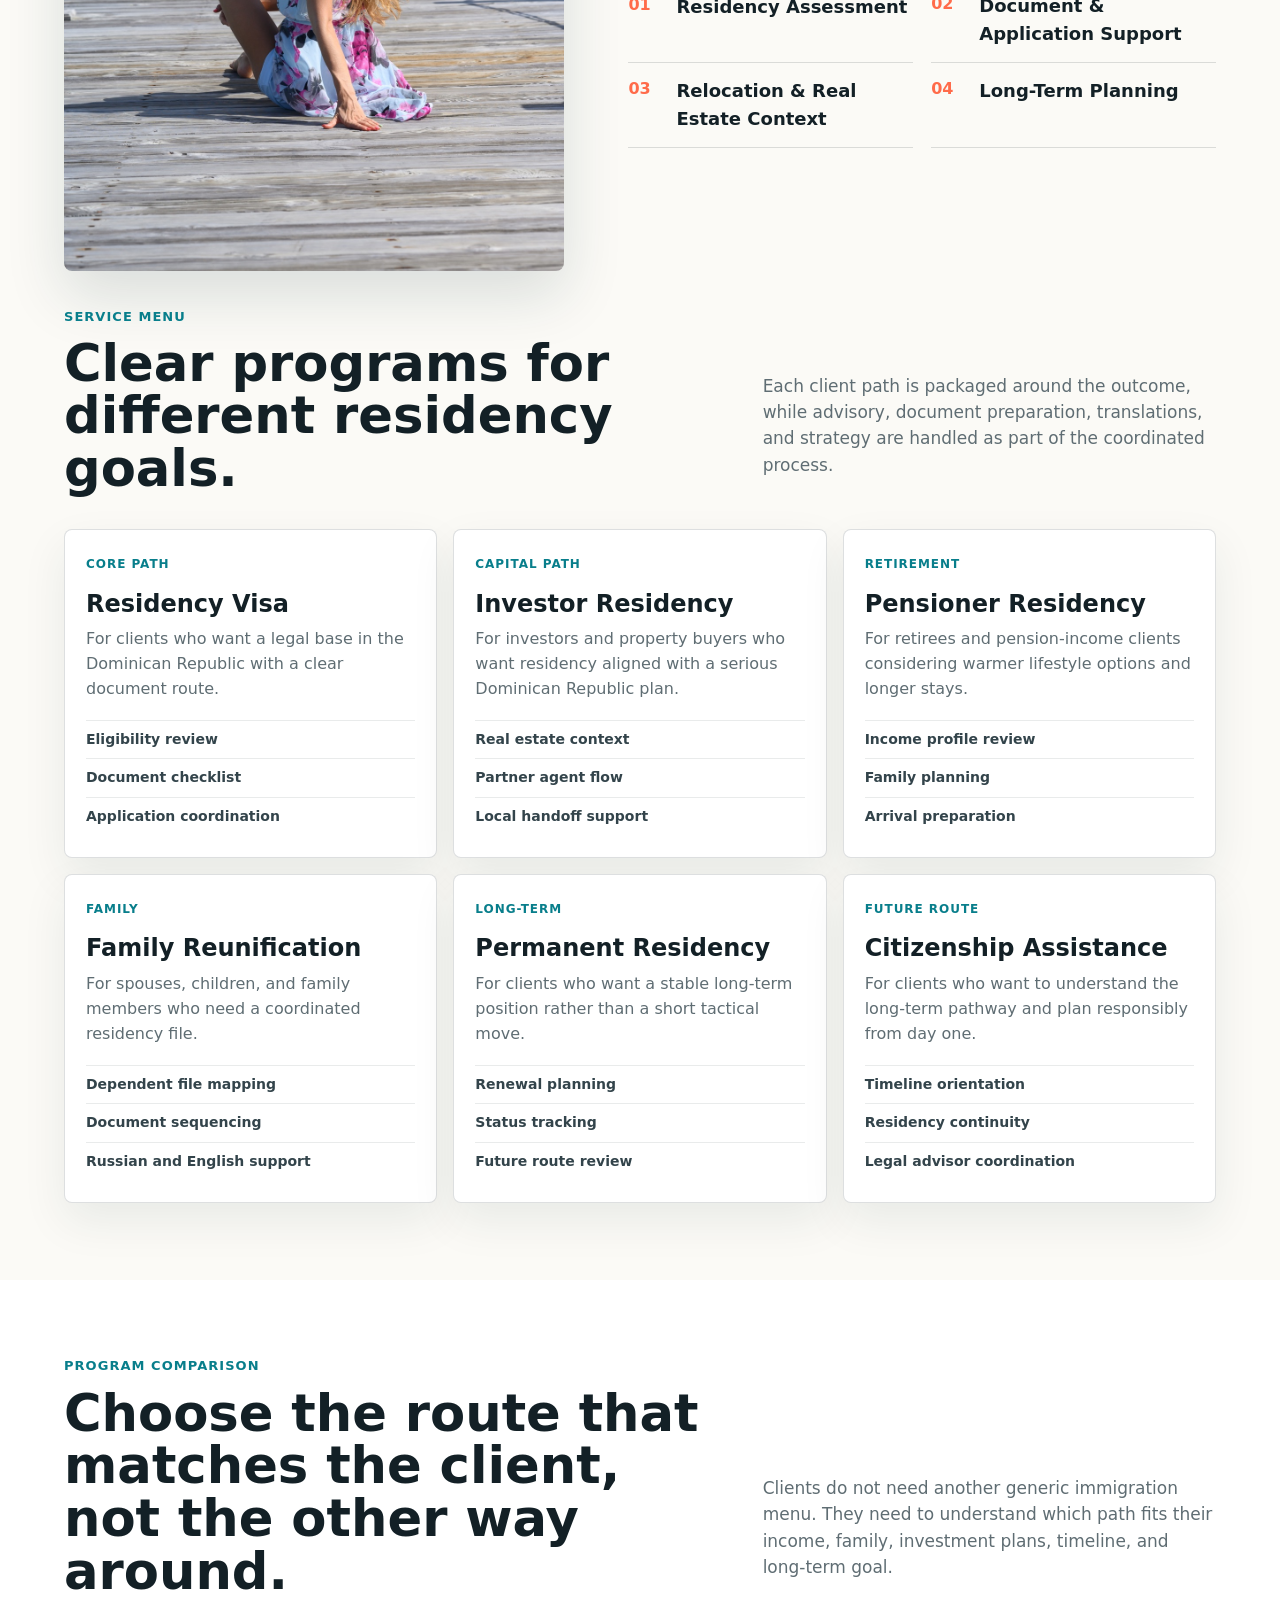
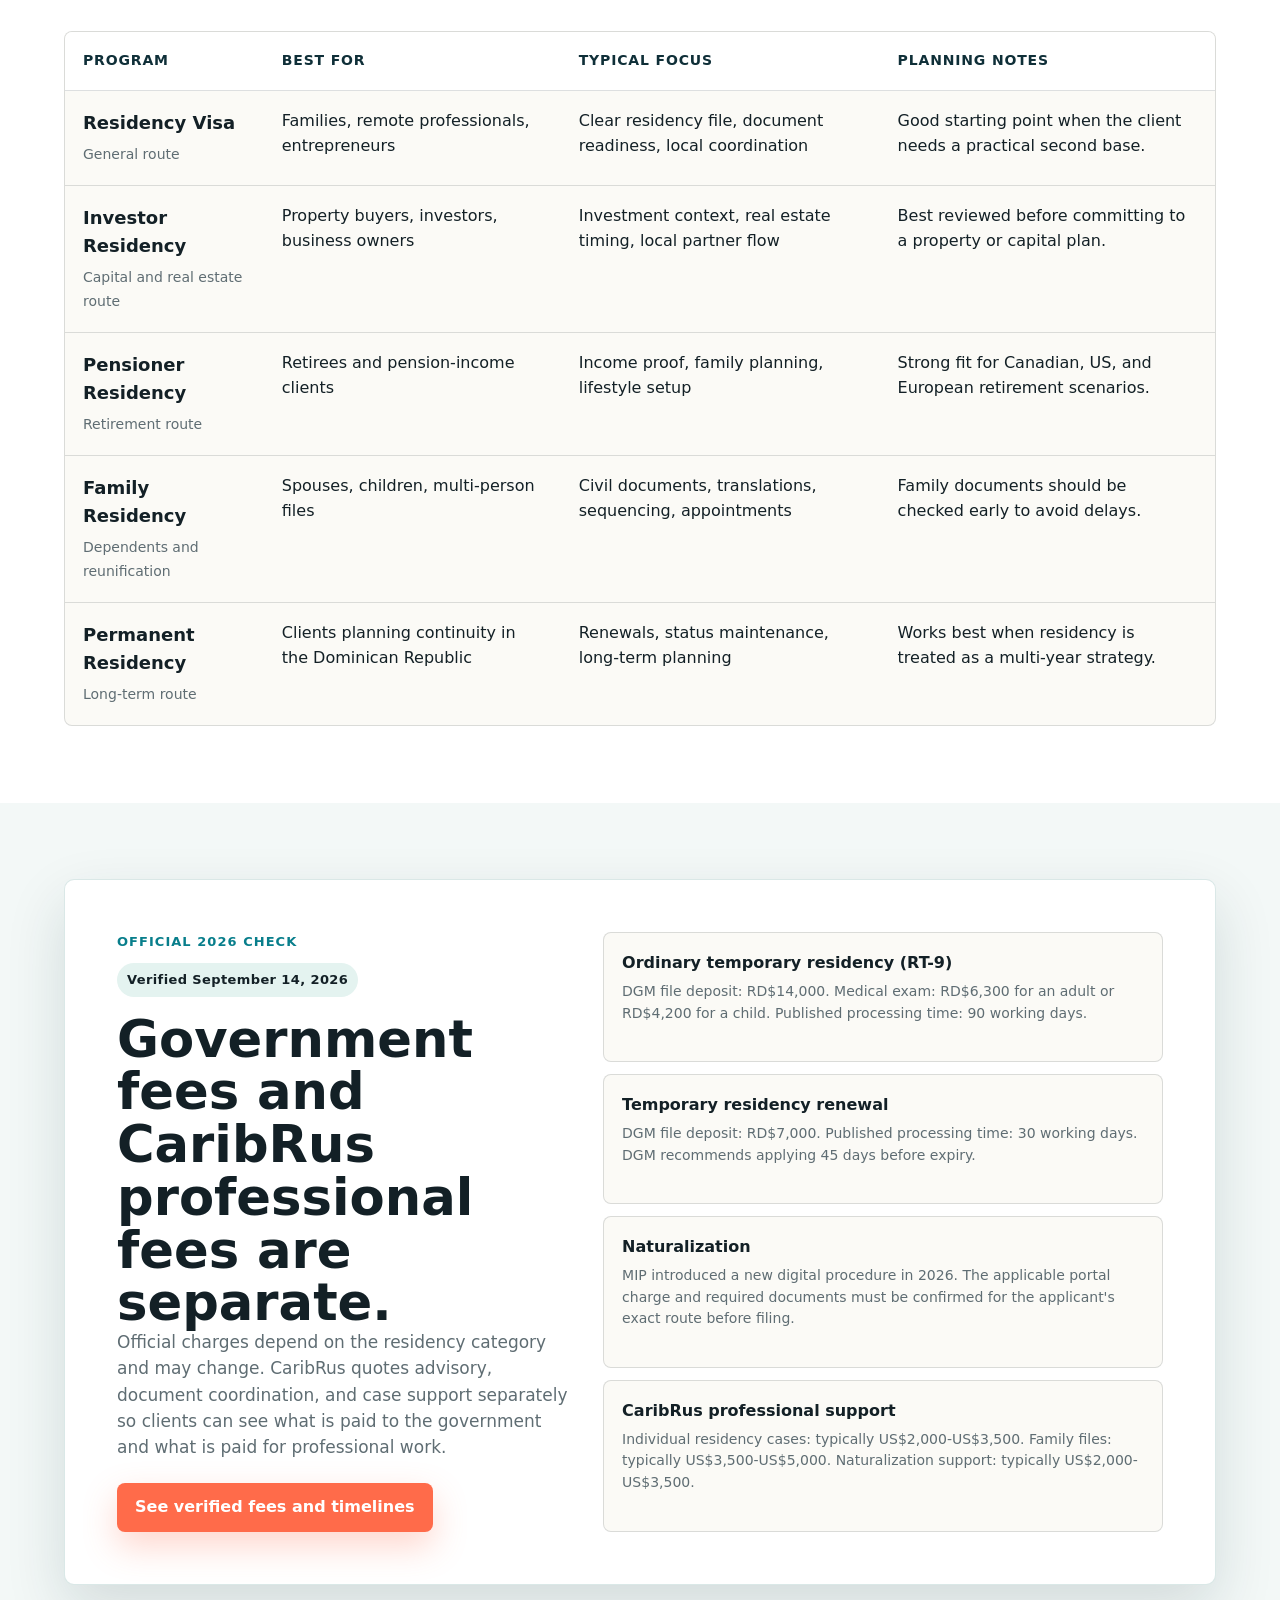
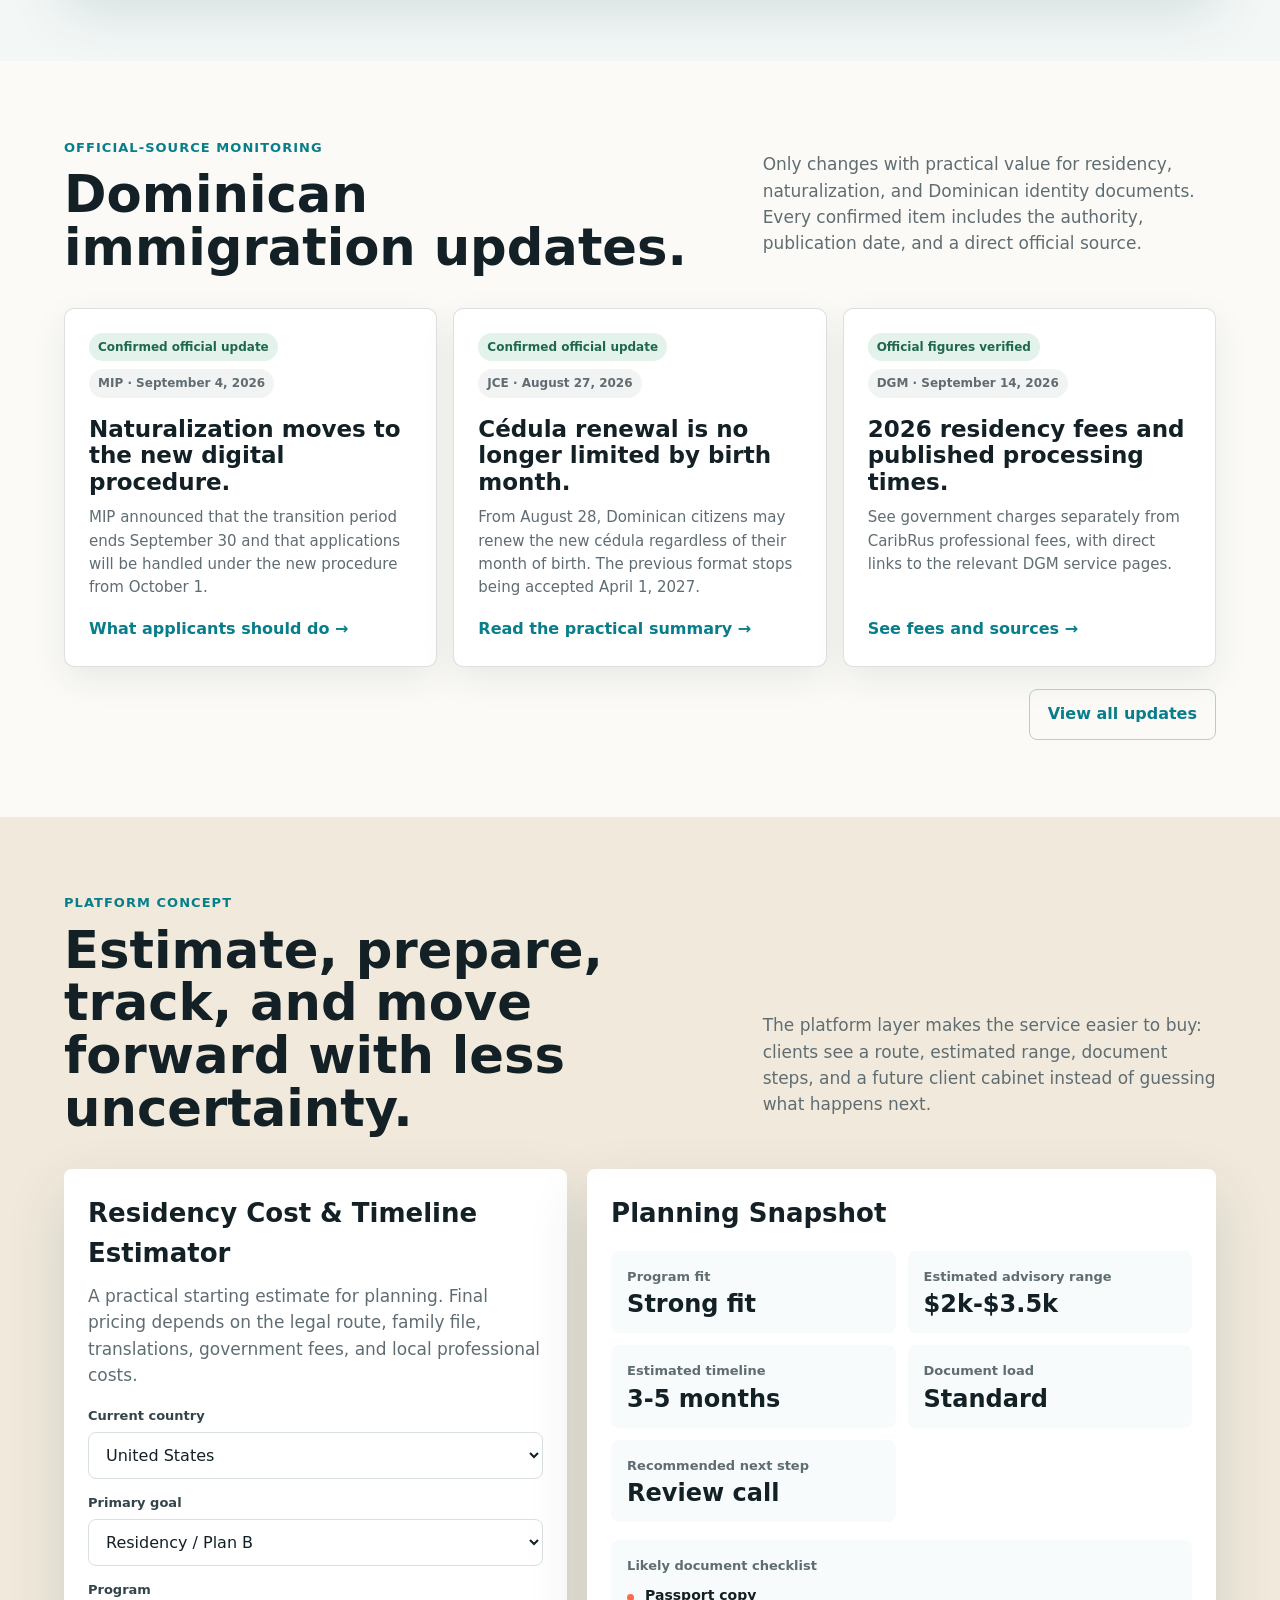
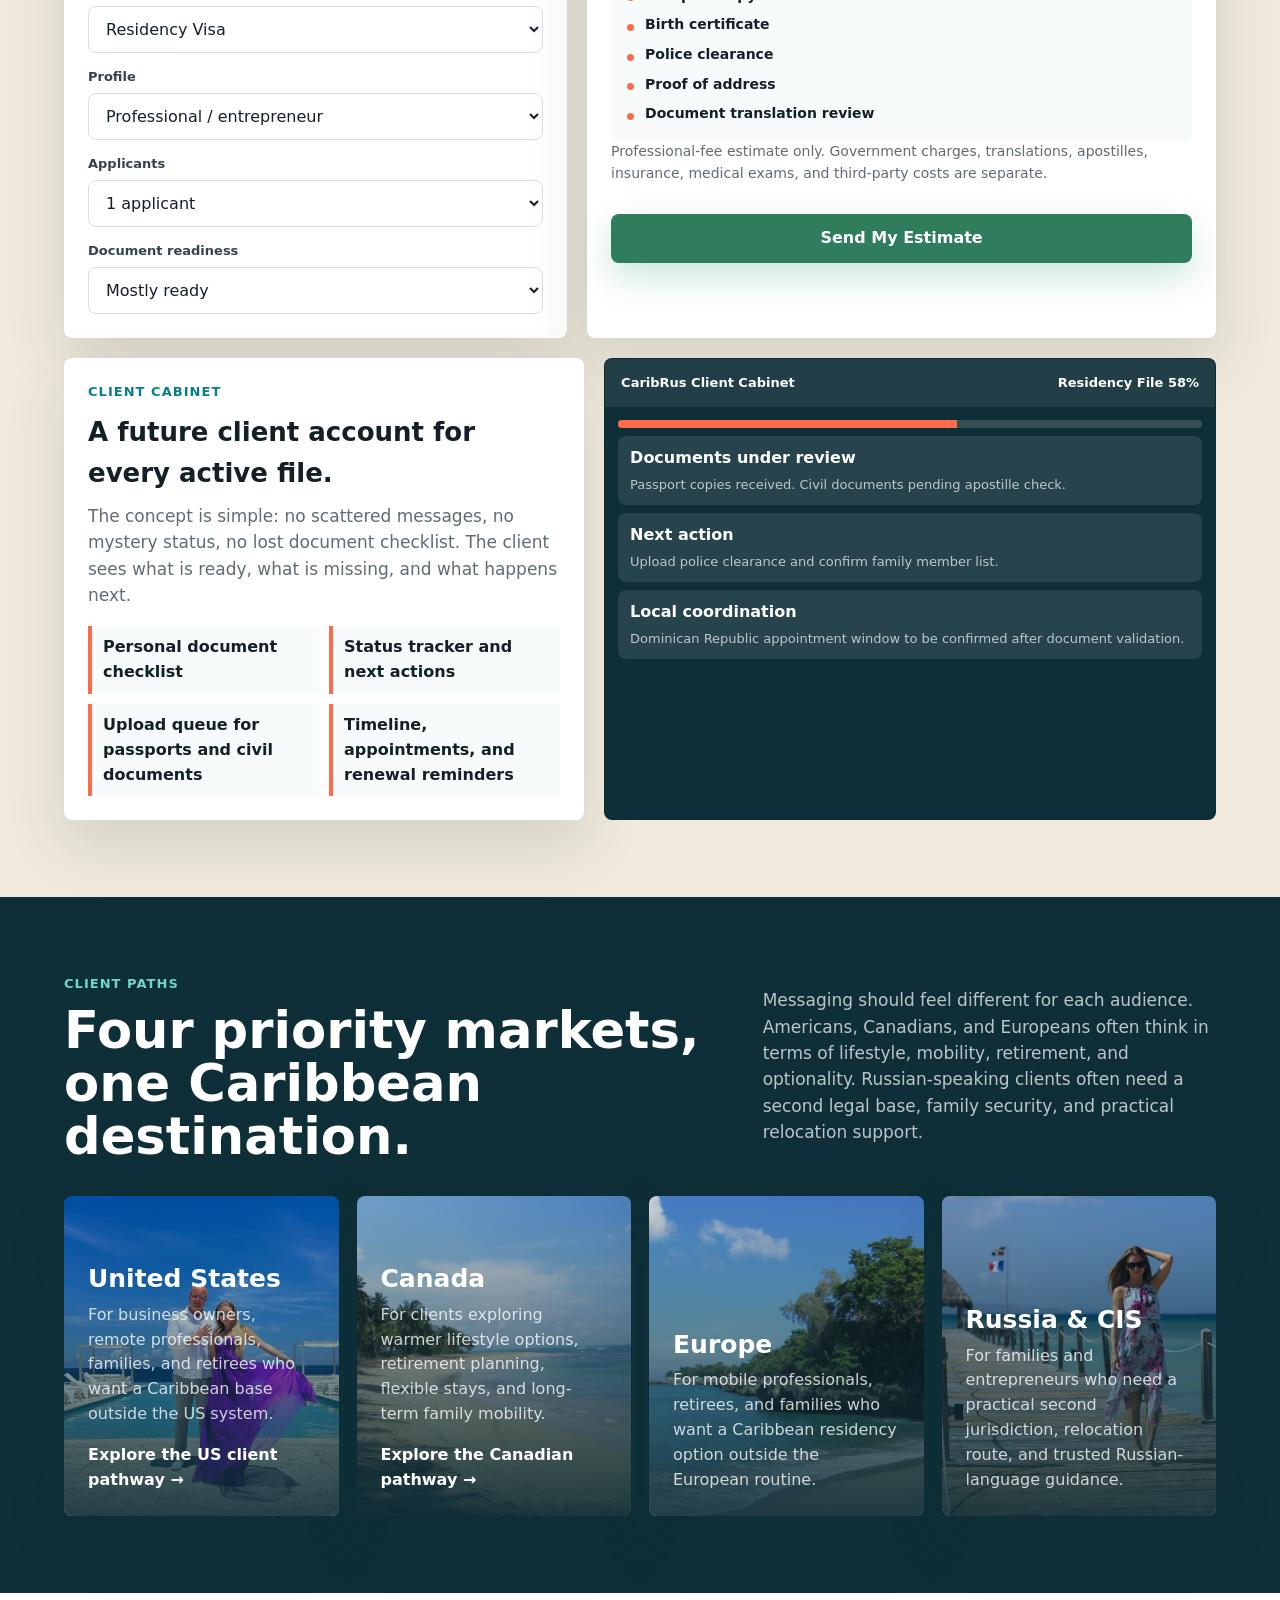
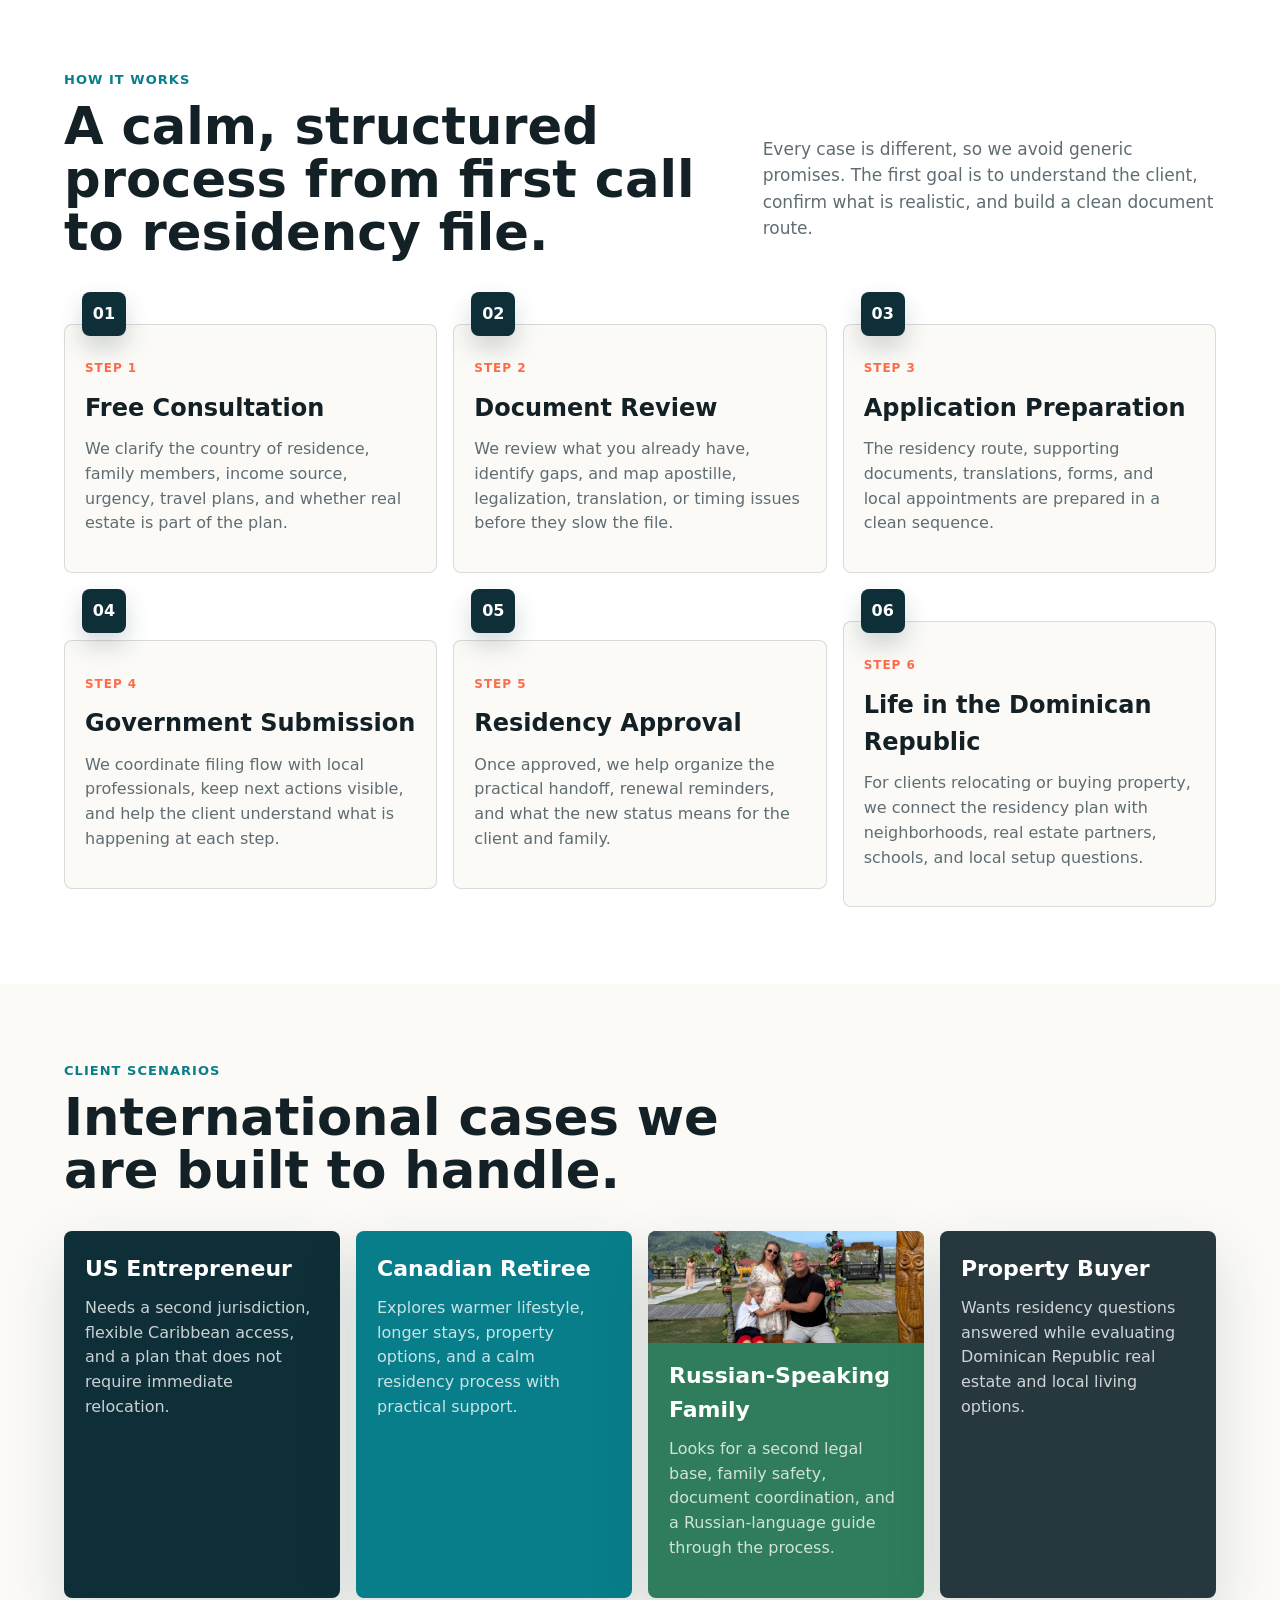
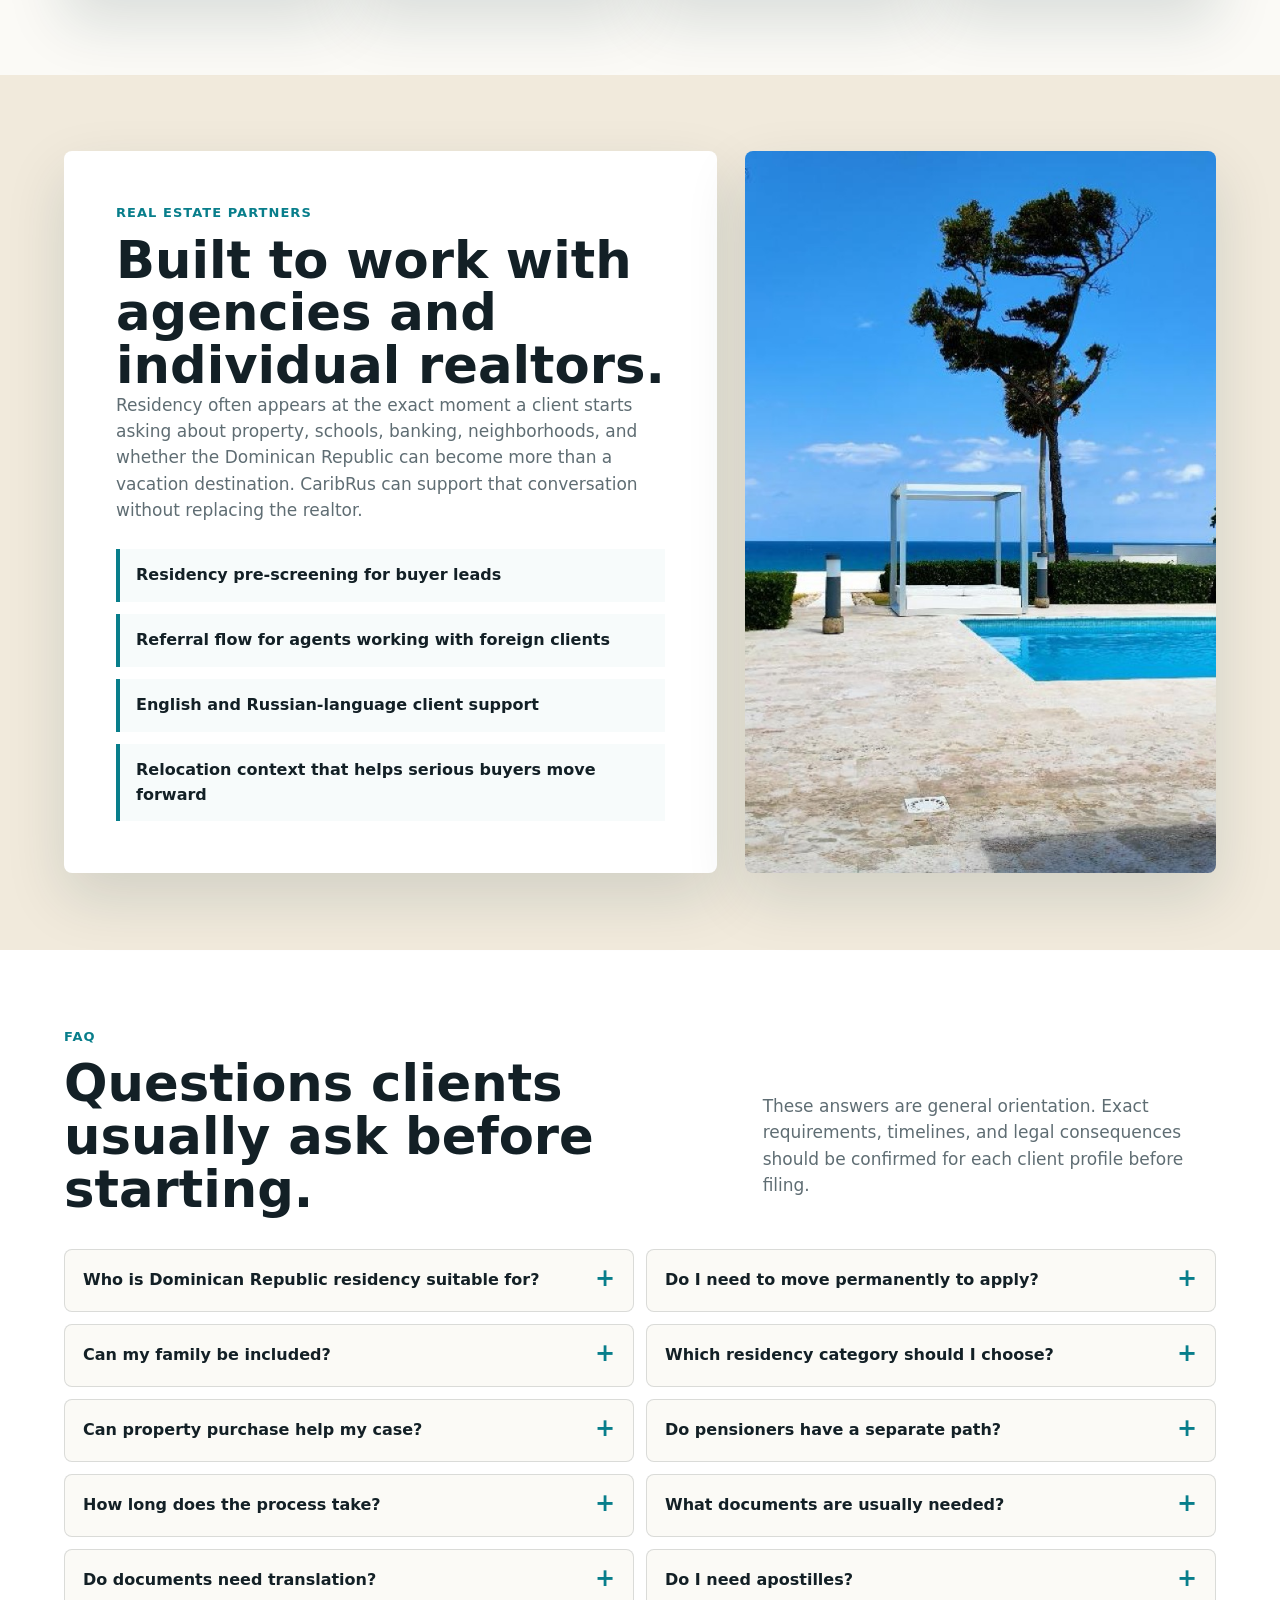
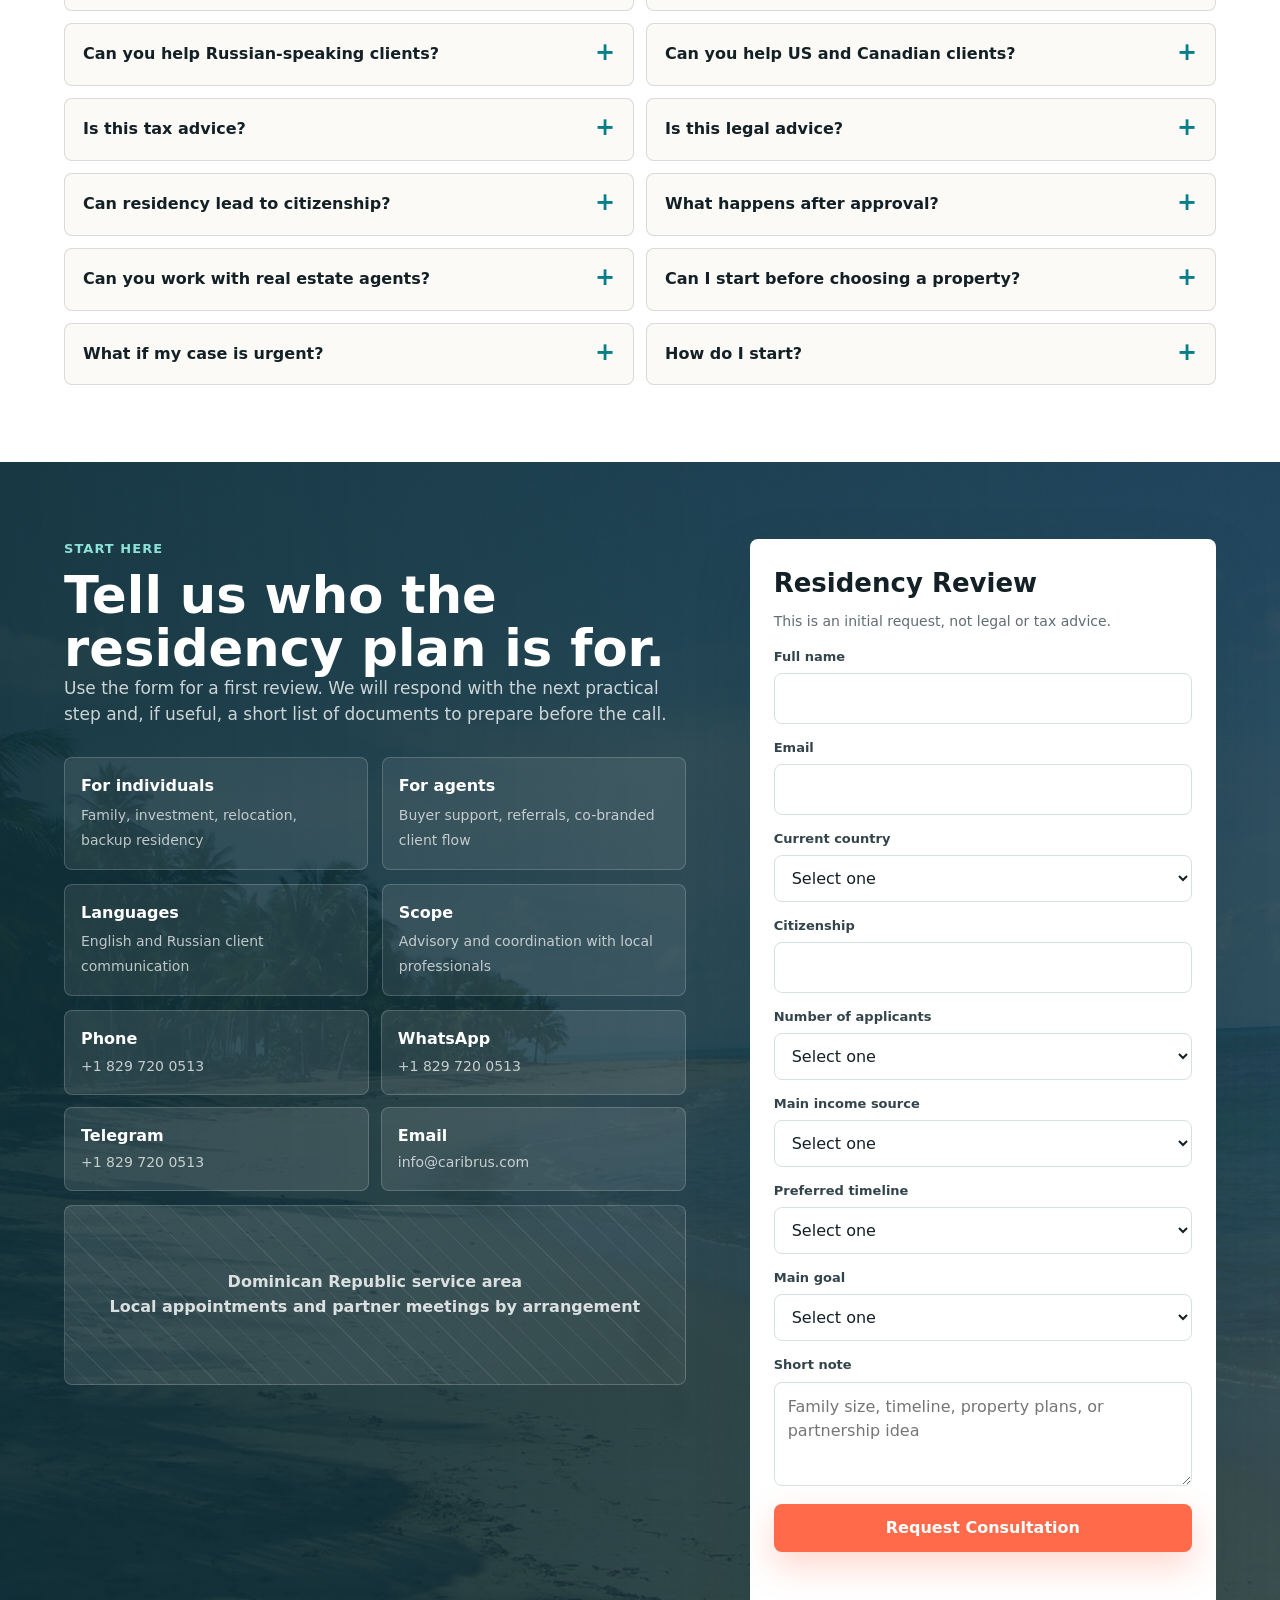
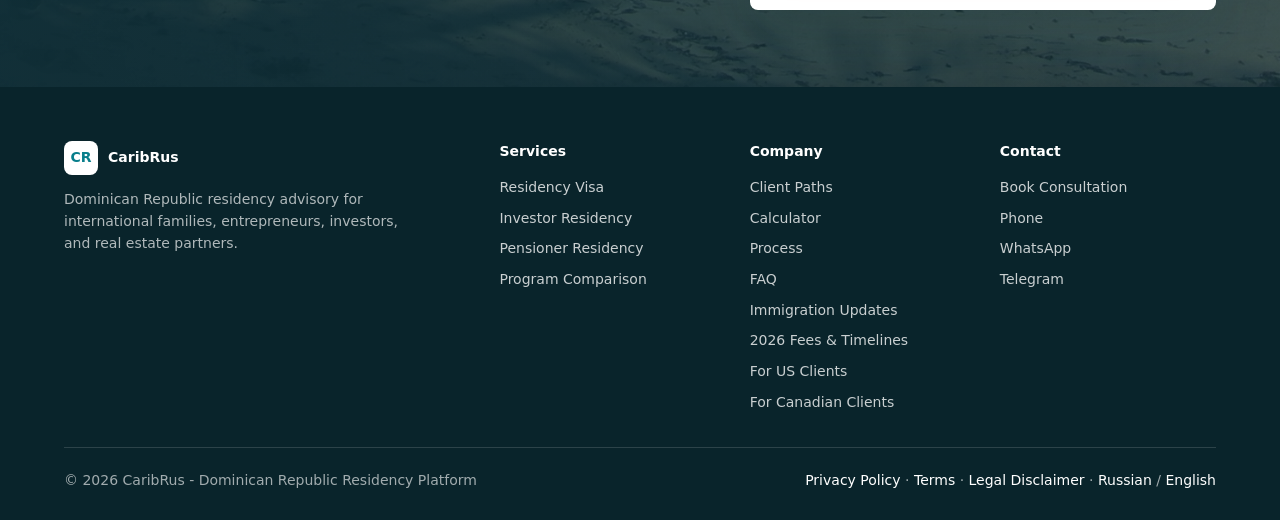
==== commit 3a810caf: "Tighten homepage layout while preserving photography" ====
--- a/index.html
+++ b/index.html
@@ -339,7 +339,7 @@
 
 .section {
   scroll-margin-top: 92px;
-  padding: clamp(64px, 8vw, 112px) clamp(18px, 5vw, 72px);
+  padding: clamp(56px, 6vw, 88px) clamp(18px, 5vw, 72px);
 }
 
 .section-inner {
@@ -396,11 +396,16 @@
   gap: 16px;
 }
 
+.service-summary-grid {
+  grid-template-columns: repeat(2, minmax(0, 1fr));
+  gap: 0 18px;
+}
+
 .service-row {
   display: grid;
-  grid-template-columns: 58px minmax(0, 1fr);
-  gap: 18px;
-  padding: 22px 0;
+  grid-template-columns: 38px minmax(0, 1fr);
+  gap: 10px;
+  padding: 14px 0;
   border-bottom: 1px solid var(--line);
 }
 
@@ -411,14 +416,14 @@
 }
 
 .service-row h3 {
-  margin-bottom: 6px;
-  font-size: 22px;
+  margin-bottom: 0;
+  font-size: 18px;
 }
 
 .service-row p { color: var(--muted); }
 
 .service-cards {
-  margin-top: 54px;
+  margin-top: 36px;
 }
 
 .service-grid {
@@ -428,8 +433,8 @@
 }
 
 .service-card {
-  min-height: 250px;
-  padding: 24px;
+  min-height: 220px;
+  padding: 21px;
   border: 1px solid var(--line);
   border-radius: 8px;
   background: #fff;
@@ -438,7 +443,7 @@
 
 .service-card .tag {
   display: inline-flex;
-  margin-bottom: 34px;
+  margin-bottom: 18px;
   color: var(--sea);
   font-size: 12px;
   font-weight: 850;
@@ -654,6 +659,7 @@
 
 .portal-list {
   display: grid;
+  grid-template-columns: repeat(2, minmax(0, 1fr));
   gap: 10px;
   margin: 18px 0 0;
   padding: 0;
@@ -661,7 +667,7 @@
 }
 
 .portal-list li {
-  padding: 12px 14px;
+  padding: 9px 11px;
   border-left: 4px solid var(--reef);
   background: #f7fbfb;
   font-weight: 700;
@@ -687,12 +693,12 @@
 
 .portal-body {
   display: grid;
-  gap: 12px;
-  padding: 16px;
+  gap: 8px;
+  padding: 13px;
 }
 
 .portal-task {
-  padding: 14px;
+  padding: 10px 12px;
   border-radius: 8px;
   background: rgba(255, 255, 255, 0.1);
 }
@@ -794,25 +800,20 @@
 .timeline {
   position: relative;
   display: grid;
-  gap: 18px;
+  grid-template-columns: repeat(3, minmax(0, 1fr));
+  gap: 16px;
   counter-reset: step;
 }
 
 .timeline::before {
-  content: "";
-  position: absolute;
-  top: 30px;
-  bottom: 30px;
-  left: 25px;
-  width: 2px;
-  background: linear-gradient(180deg, var(--reef), var(--sea));
+  display: none;
 }
 
 .timeline-step {
   position: relative;
   display: grid;
-  grid-template-columns: 52px minmax(0, 1fr);
-  gap: 22px;
+  grid-template-columns: 1fr;
+  gap: 0;
   align-items: start;
 }
 
@@ -821,8 +822,9 @@
   z-index: 1;
   display: grid;
   place-items: center;
-  width: 52px;
-  height: 52px;
+  width: 44px;
+  height: 44px;
+  margin: 0 0 -12px 18px;
   border-radius: 8px;
   color: #fff;
   background: var(--night);
@@ -831,8 +833,8 @@
 }
 
 .timeline-card {
-  min-height: 144px;
-  padding: 24px;
+  min-height: 210px;
+  padding: 30px 20px 20px;
   border: 1px solid var(--line);
   border-radius: 8px;
   background: var(--paper);
@@ -870,8 +872,8 @@
 }
 
 .scenario-card {
-  min-height: 300px;
-  padding: 24px;
+  min-height: 230px;
+  padding: 21px;
   border-radius: 8px;
   color: #fff;
   background: var(--night);
@@ -884,9 +886,9 @@
 
 .scenario-card img {
   display: block;
-  width: calc(100% + 48px);
-  height: 138px;
-  margin: -24px -24px 18px;
+  width: calc(100% + 42px);
+  height: 112px;
+  margin: -21px -21px 16px;
   border-radius: 8px 8px 0 0;
   object-fit: cover;
   object-position: center 58%;
@@ -1413,6 +1415,7 @@
 @media (max-width: 980px) {
   .nav { display: none; }
   .hero { min-height: 88vh; }
+  .timeline { grid-template-columns: repeat(2, minmax(0, 1fr)); }
   .hero-proof,
   .card-grid,
   .service-grid,
@@ -1529,9 +1532,17 @@
   .service-row {
     grid-template-columns: 42px minmax(0, 1fr);
   }
+  .service-summary-grid,
+  .portal-list { grid-template-columns: 1fr; }
+  .timeline { grid-template-columns: 1fr; }
   .timeline-step {
     grid-template-columns: 42px minmax(0, 1fr);
     gap: 14px;
+  }
+  .timeline-marker { margin: 0; }
+  .timeline-card {
+    min-height: 0;
+    padding: 20px;
   }
   .timeline::before {
     left: 20px;
@@ -1560,12 +1571,9 @@
   <nav class="nav" aria-label="Main navigation">
     <a href="#services">Services</a>
     <a href="#programs">Programs</a>
-    <a href="#verified-2026">2026 Guide</a>
     <a href="#updates">Updates</a>
     <a href="#platform">Calculator</a>
-    <a href="#clients">Clients</a>
-    <a href="#process">Process</a>
-    <a href="#faq">FAQ</a>
+    <a href="#contact">Contact</a>
   </nav>
   <div class="header-actions">
     <div class="language-switcher" aria-label="Language switcher">
@@ -1606,33 +1614,29 @@
         <div class="section-kicker">What We Do</div>
         <h2>Residency is not just paperwork. It is a jurisdiction strategy.</h2>
         <p class="lead">We turn a vague idea of "moving to the Caribbean" into a clear plan: eligibility, documents, timing, family needs, real estate context, and the next legal steps with local professionals.</p>
-        <div class="stack">
+        <div class="stack service-summary-grid">
           <div class="service-row">
             <div class="service-num">01</div>
             <div>
               <h3>Residency Assessment</h3>
-              <p>We identify the most realistic route based on income, family situation, documents, timeline, and whether the goal is relocation, backup status, or eventual citizenship planning.</p>
             </div>
           </div>
           <div class="service-row">
             <div class="service-num">02</div>
             <div>
               <h3>Document & Application Support</h3>
-              <p>We coordinate the practical side of preparation, translation, local appointments, filing flow, and communication so the process stays organized.</p>
             </div>
           </div>
           <div class="service-row">
             <div class="service-num">03</div>
             <div>
               <h3>Relocation & Real Estate Context</h3>
-              <p>For clients considering a physical move or property purchase, we connect the residency plan with trusted local market guidance and partner agents.</p>
             </div>
           </div>
           <div class="service-row">
             <div class="service-num">04</div>
             <div>
               <h3>Long-Term Planning</h3>
-              <p>We help clients understand renewals, family inclusion, lifestyle setup, and questions to discuss with independent legal and tax advisors.</p>
             </div>
           </div>
         </div>
@@ -2088,49 +2092,24 @@
           <div class="section-kicker">Client Scenarios</div>
           <h2>International cases we are built to handle.</h2>
         </div>
-        <p>Until real testimonials are collected and approved, these scenario cards communicate the kinds of clients CaribRus serves without inventing names, faces, or claims.</p>
       </div>
       <div class="scenario-grid">
         <article class="scenario-card">
-          <div class="rating" aria-label="Five-star service signal">★★★★★</div>
           <h3>US Entrepreneur</h3>
           <p>Needs a second jurisdiction, flexible Caribbean access, and a plan that does not require immediate relocation.</p>
-          <ul>
-            <li>Business owner profile</li>
-            <li>Family optionality</li>
-            <li>Plan B residency</li>
-          </ul>
         </article>
         <article class="scenario-card">
-          <div class="rating" aria-label="Five-star service signal">★★★★★</div>
           <h3>Canadian Retiree</h3>
           <p>Explores warmer lifestyle, longer stays, property options, and a calm residency process with practical support.</p>
-          <ul>
-            <li>Pension-income review</li>
-            <li>Retirement planning</li>
-            <li>Local setup context</li>
-          </ul>
         </article>
         <article class="scenario-card">
           <img src="dominican-family-residency.jpg" alt="Family planning residency in the Dominican Republic">
-          <div class="rating" aria-label="Five-star service signal">★★★★★</div>
           <h3>Russian-Speaking Family</h3>
           <p>Looks for a second legal base, family safety, document coordination, and a Russian-language guide through the process.</p>
-          <ul>
-            <li>Family documents</li>
-            <li>Relocation route</li>
-            <li>Bilingual support</li>
-          </ul>
         </article>
         <article class="scenario-card">
-          <div class="rating" aria-label="Five-star service signal">★★★★★</div>
           <h3>Property Buyer</h3>
           <p>Wants residency questions answered while evaluating Dominican Republic real estate and local living options.</p>
-          <ul>
-            <li>Buyer pre-screening</li>
-            <li>Agent collaboration</li>
-            <li>Residency plus lifestyle</li>
-          </ul>
         </article>
       </div>
     </div>
